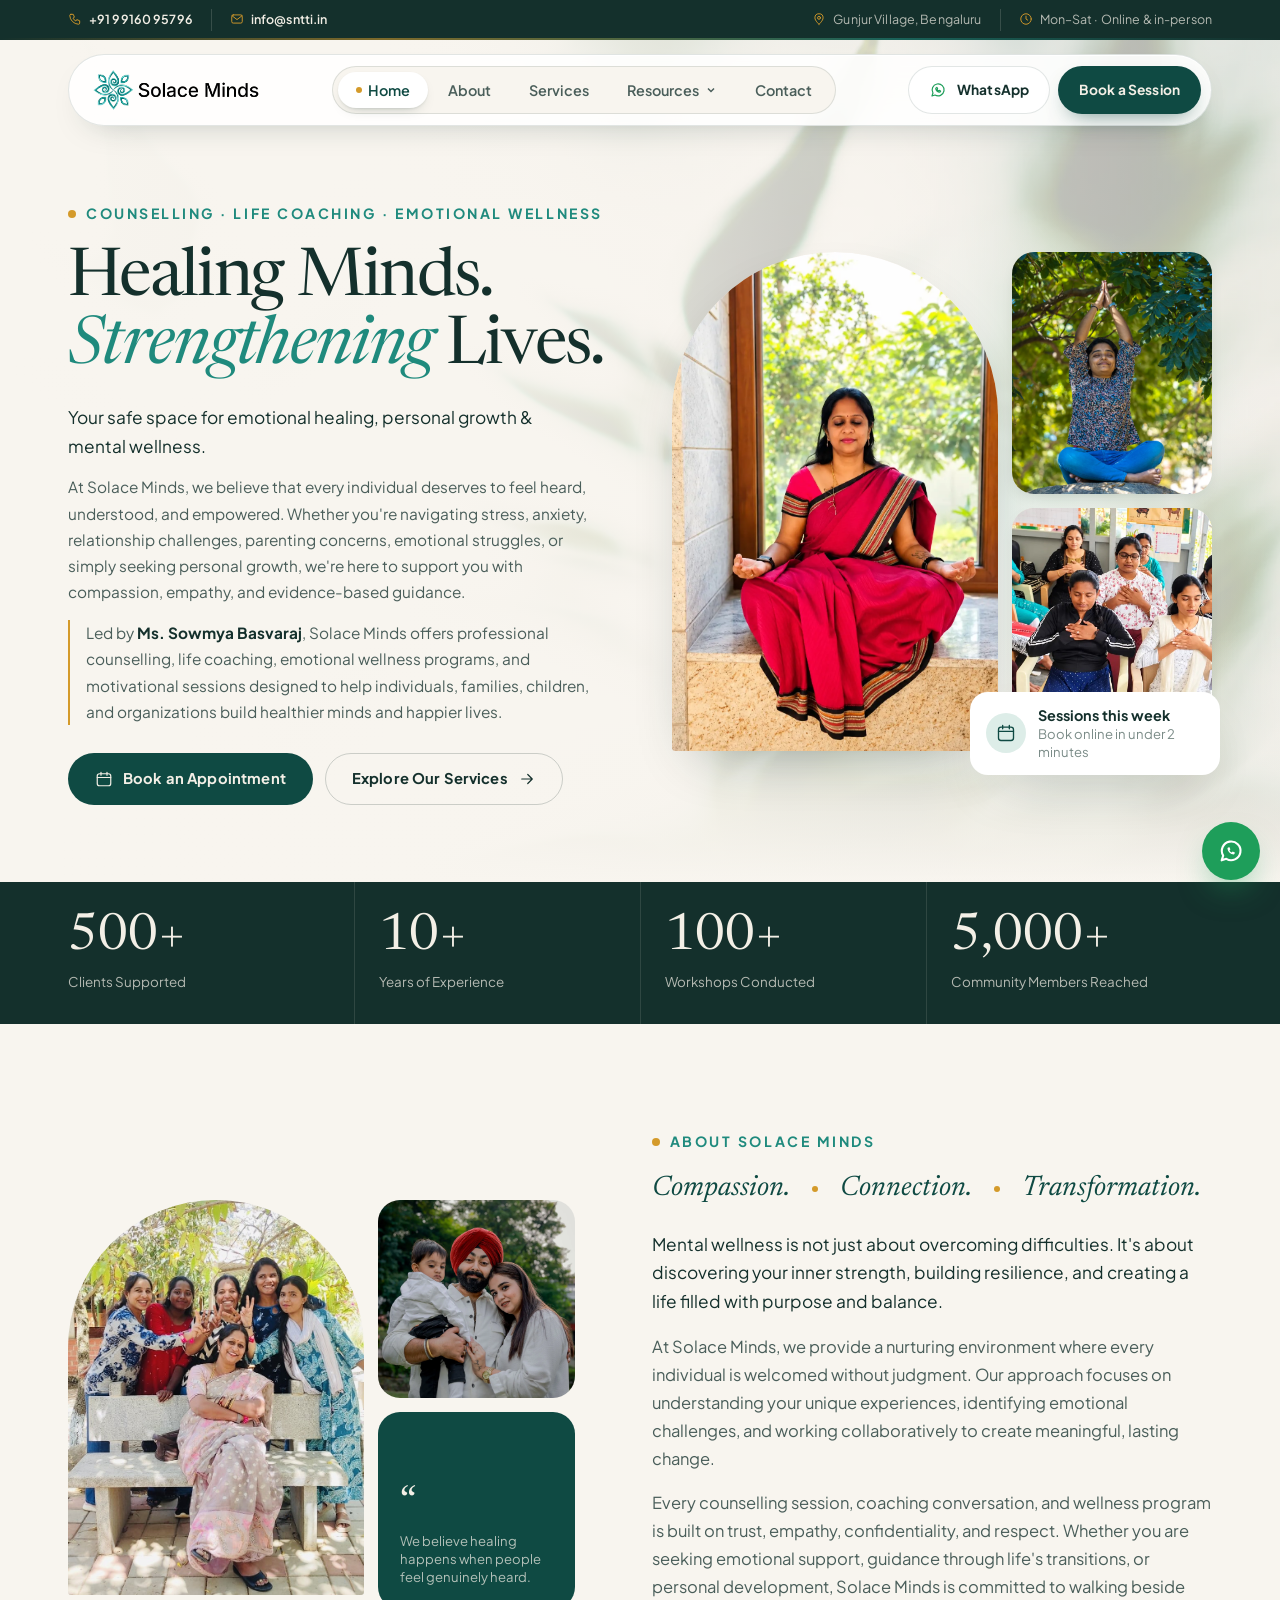
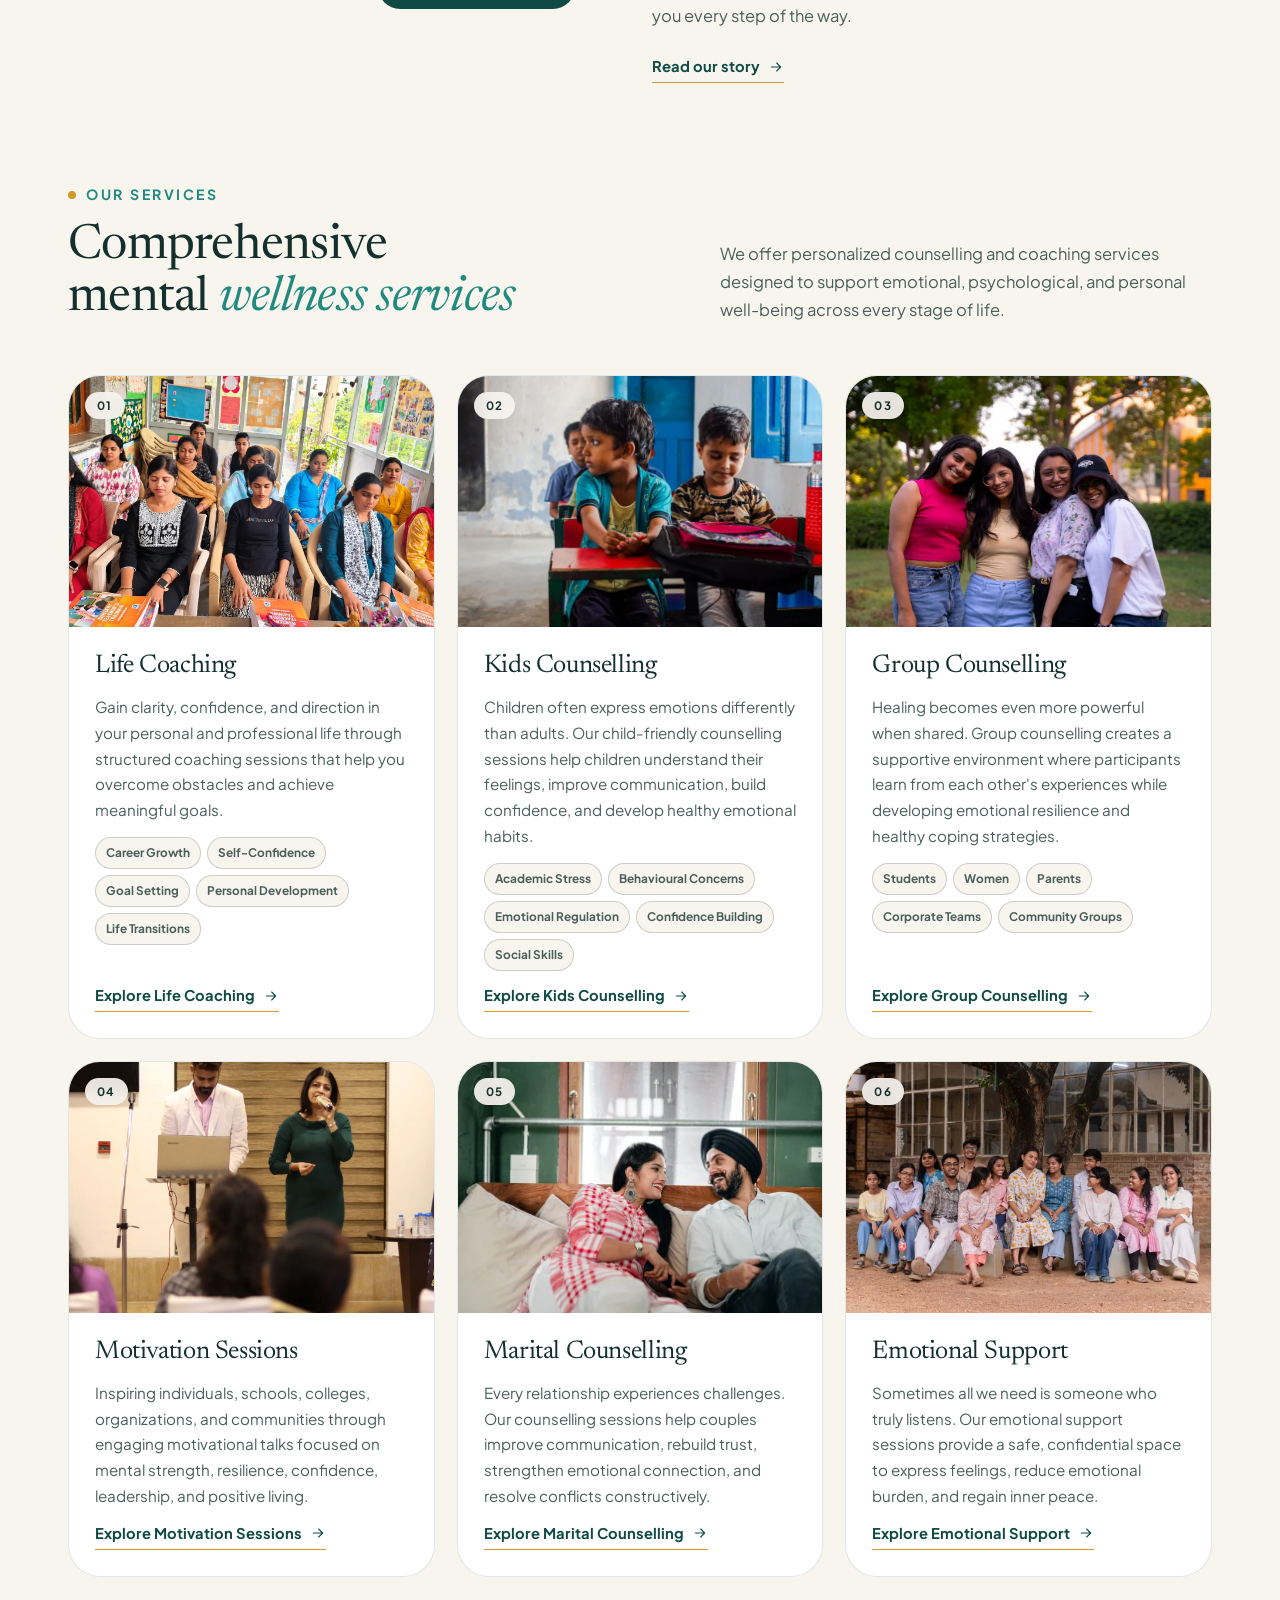
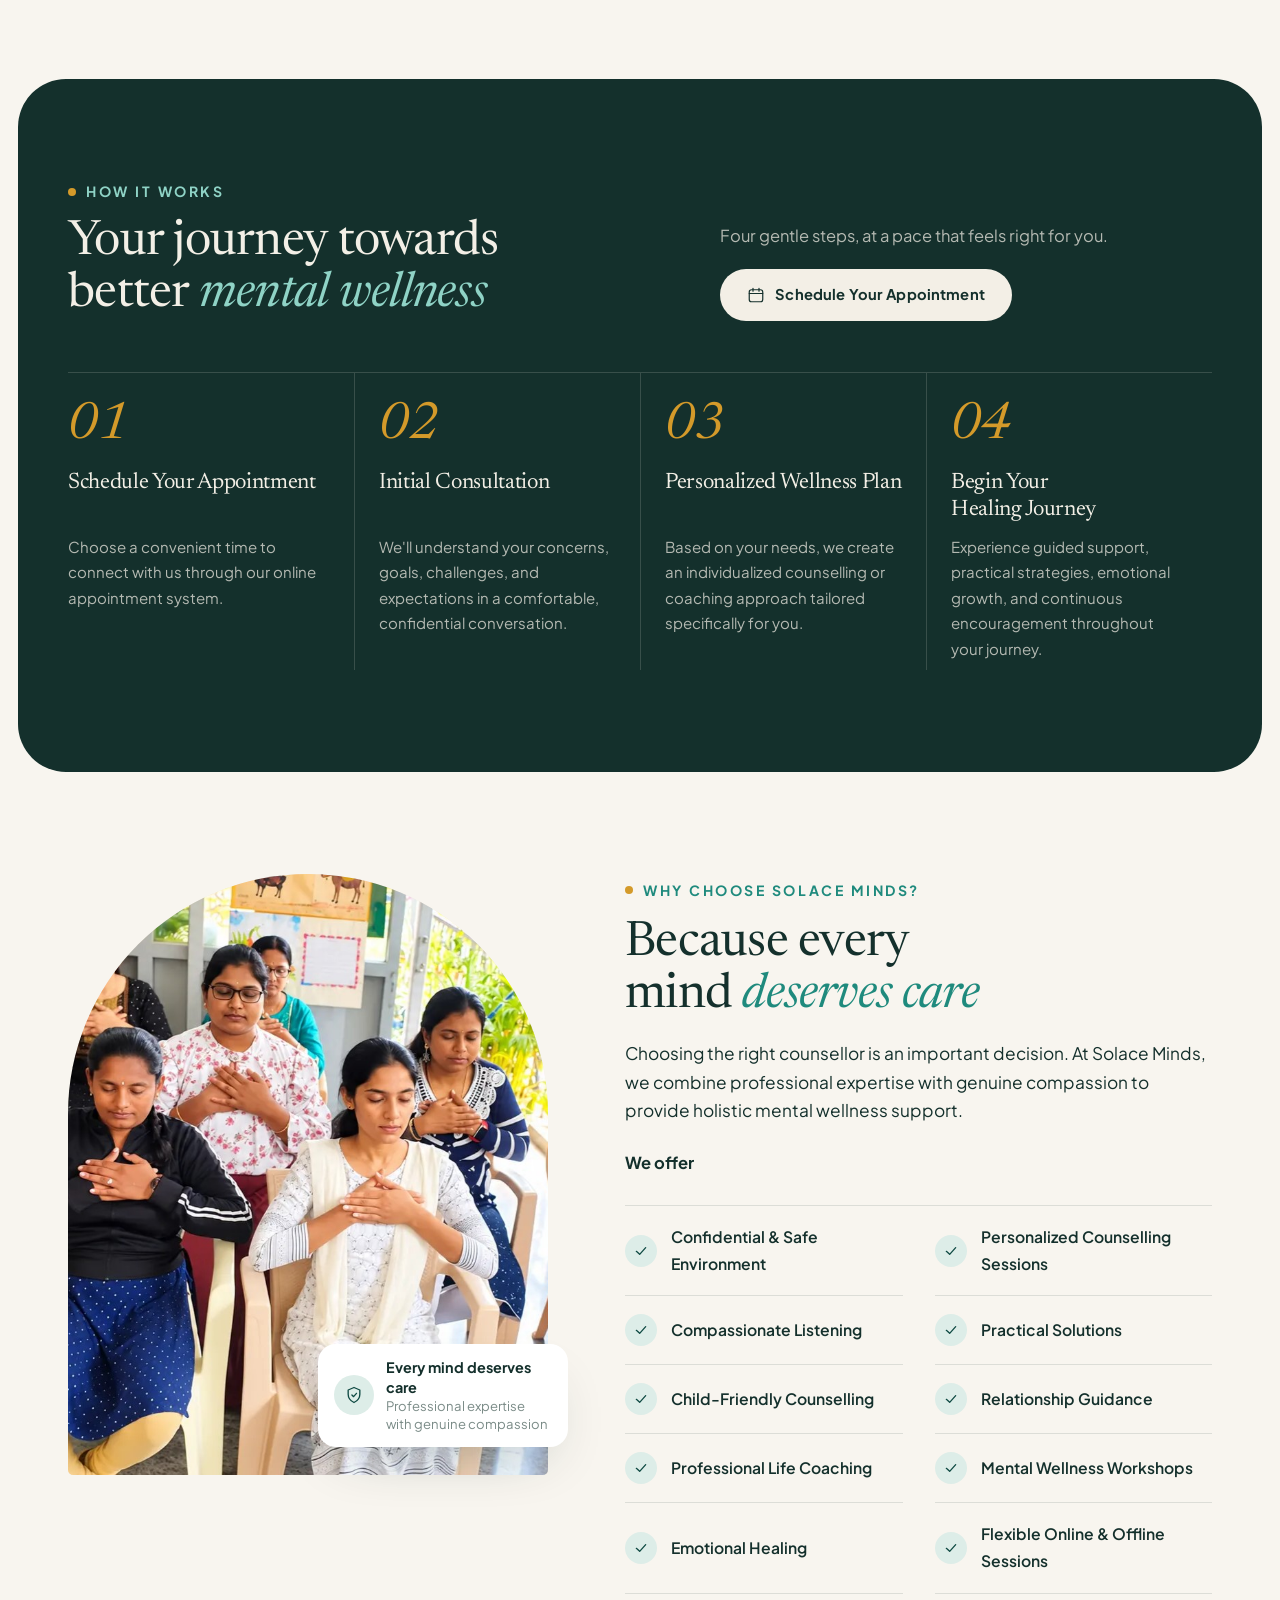
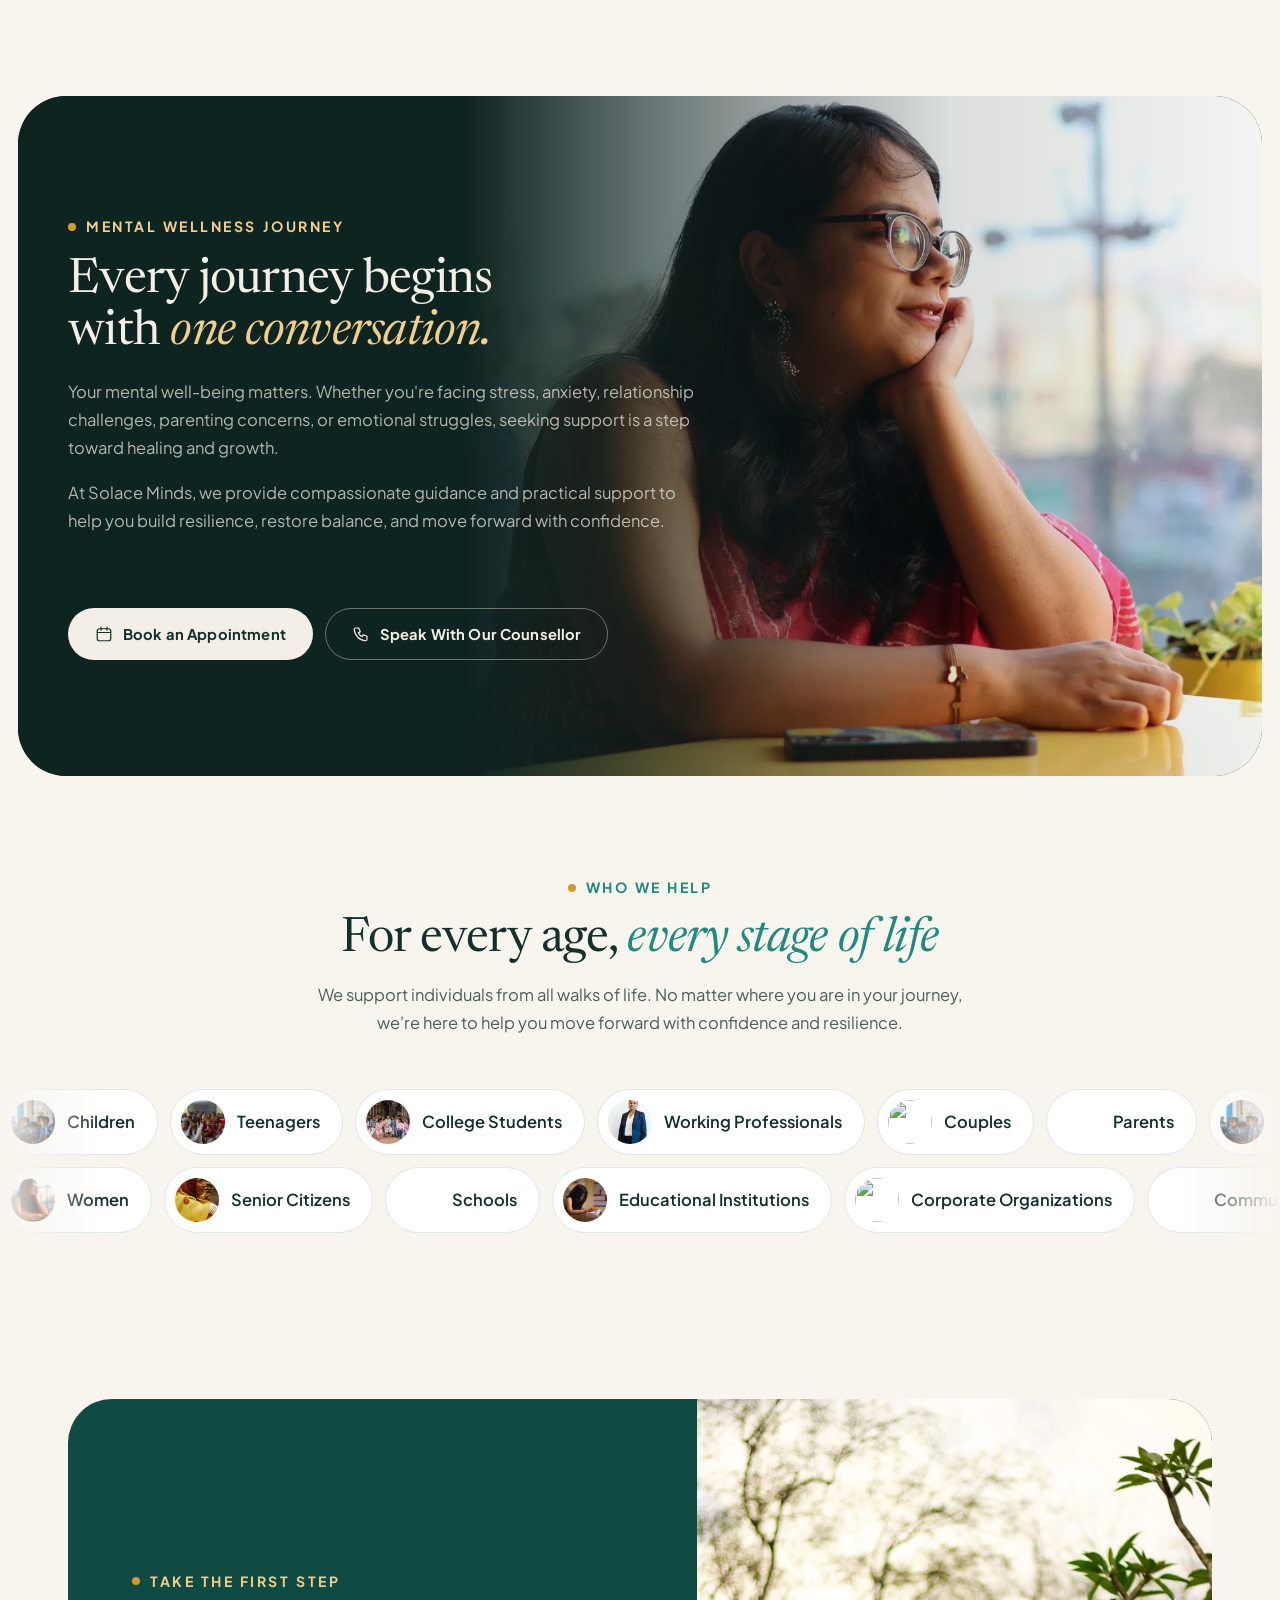
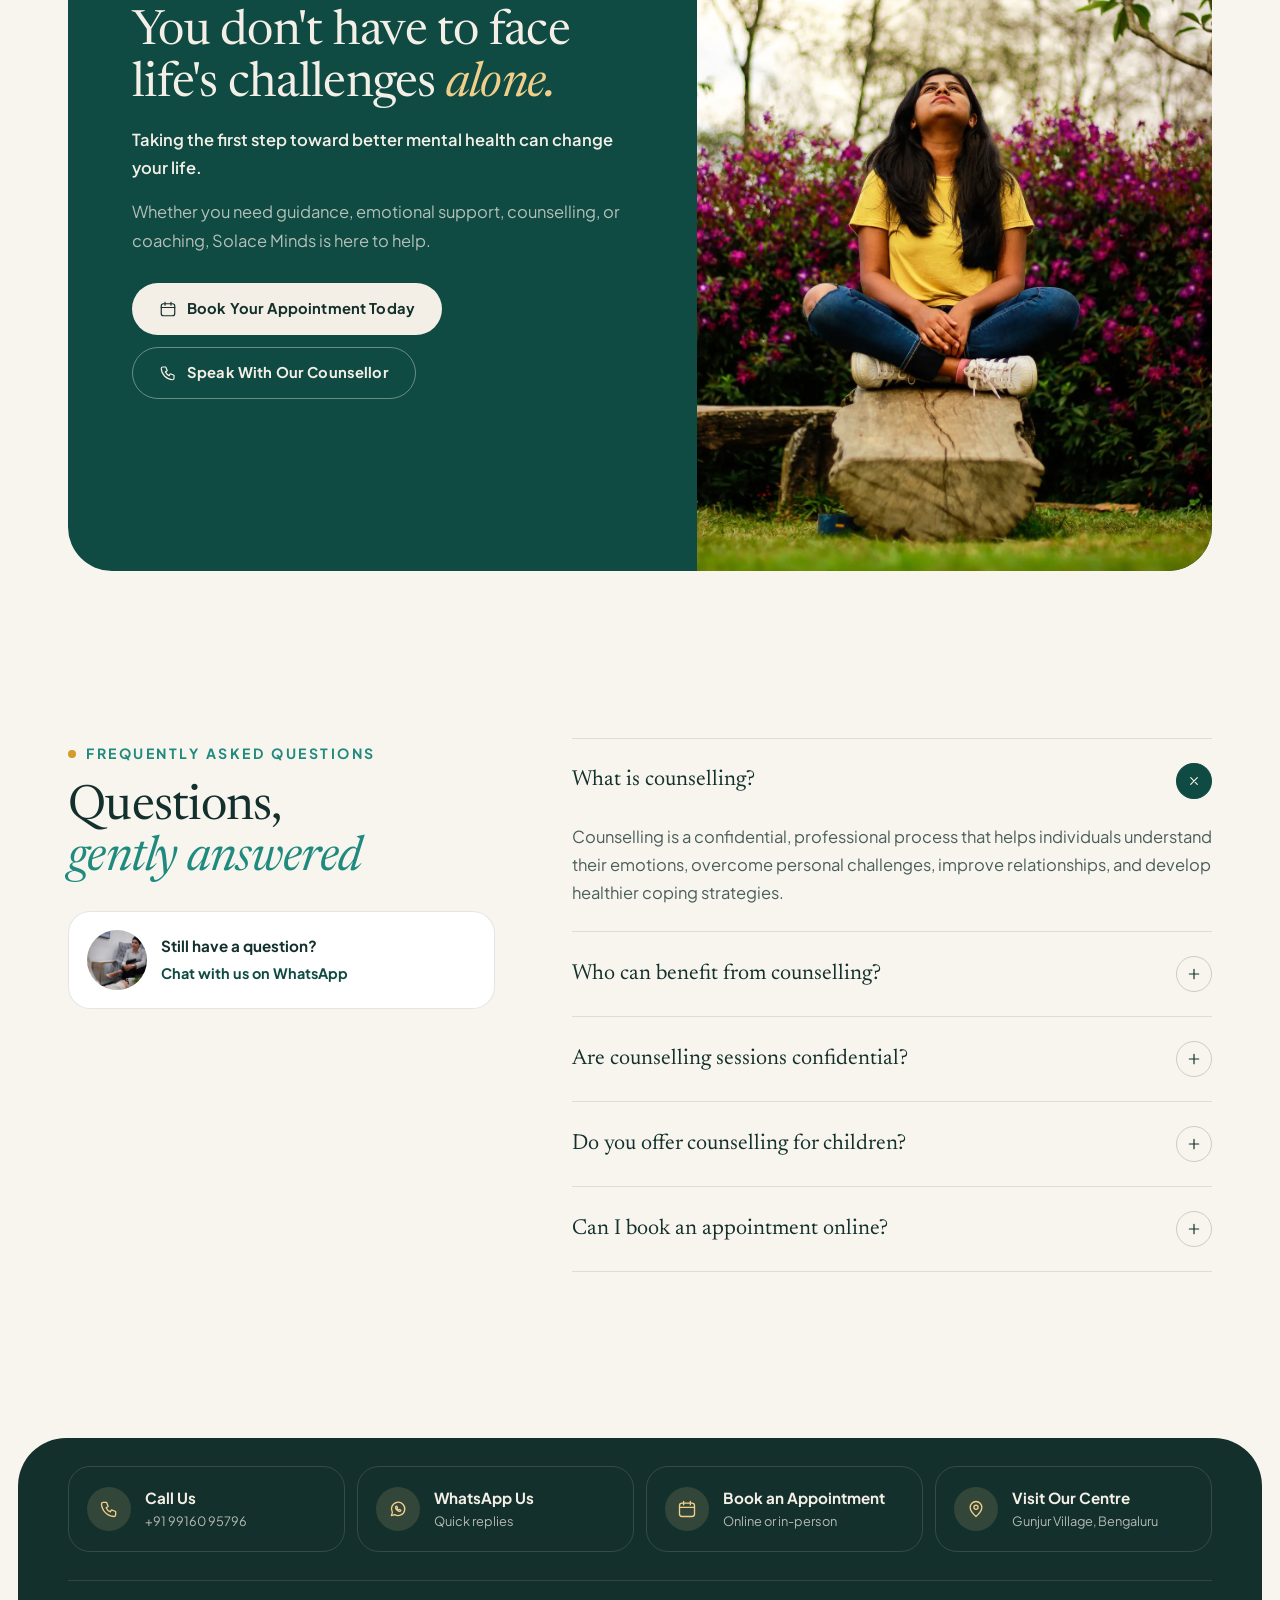
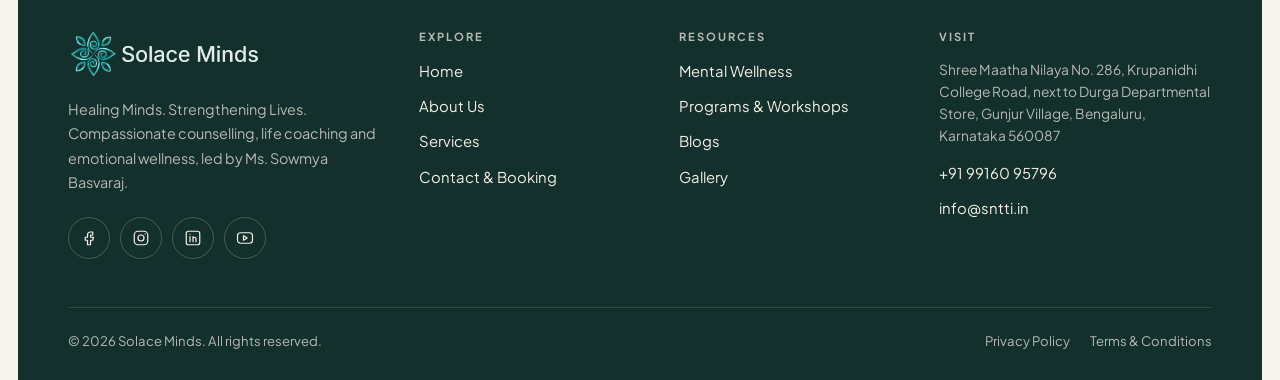
==== index.html @ 526f78bf "first commit" ====
<!DOCTYPE html>
<html lang="en-IN">
<head>
<meta charset="utf-8">
<meta name="viewport" content="width=device-width, initial-scale=1, viewport-fit=cover">
<title>Solace Minds | Counselling, Life Coaching &amp; Emotional Wellness in Bengaluru</title>
<meta name="description" content="Compassionate counselling, life coaching, kids counselling, marital counselling and emotional support in Bengaluru, led by Ms. Sowmya Basvaraj.">
<meta name="theme-color" content="#14302C">
<meta property="og:type" content="website">
<meta property="og:site_name" content="Solace Minds">
<meta property="og:title" content="Solace Minds | Counselling, Life Coaching &amp; Emotional Wellness in Bengaluru">
<meta property="og:description" content="Compassionate counselling, life coaching, kids counselling, marital counselling and emotional support in Bengaluru, led by Ms. Sowmya Basvaraj.">
<meta property="og:image" content="assets/img/solace-minds-og-share.jpg">
<link rel="icon" href="assets/img/favicon.png" type="image/png">
<link rel="apple-touch-icon" href="assets/img/favicon.png">
<link rel="preconnect" href="https://fonts.googleapis.com"><link rel="preconnect" href="https://fonts.gstatic.com" crossorigin><link rel="stylesheet" href="https://fonts.googleapis.com/css2?family=Newsreader:ital,opsz,wght@0,6..72,300..600;1,6..72,300..500&family=Plus+Jakarta+Sans:wght@400;500;600;700;800&display=swap">
<link rel="stylesheet" href="assets/css/style.css">
<script>document.documentElement.classList.add('js')</script>
</head>
<body class="pg-home">
<a class="skip" href="#main">Skip to content</a>
<div class="topbar"><div class="wrap">
  <div class="tb-l"><a href="tel:+919916095796"><svg viewBox="0 0 24 24" fill="none" stroke="currentColor" stroke-width="1.6" stroke-linecap="round" stroke-linejoin="round" aria-hidden="true"><path d="M5 4h4l2 5-2.5 1.5a11 11 0 0 0 5 5L15 13l5 2v4a2 2 0 0 1-2 2A16 16 0 0 1 3 6a2 2 0 0 1 2-2Z"/></svg>+91 99160 95796</a><a href="mailto:info@sntti.in"><svg viewBox="0 0 24 24" fill="none" stroke="currentColor" stroke-width="1.6" stroke-linecap="round" stroke-linejoin="round" aria-hidden="true"><rect x="3" y="5" width="18" height="14" rx="2.5"/><path d="M3.5 6.5 12 13l8.5-6.5"/></svg>info@sntti.in</a></div>
  <div class="tb-r"><span><svg viewBox="0 0 24 24" fill="none" stroke="currentColor" stroke-width="1.6" stroke-linecap="round" stroke-linejoin="round" aria-hidden="true"><path d="M12 21s-7-6-7-11a7 7 0 0 1 14 0c0 5-7 11-7 11Z"/><circle cx="12" cy="10" r="2.5"/></svg>Gunjur Village, Bengaluru</span><span><svg viewBox="0 0 24 24" fill="none" stroke="currentColor" stroke-width="1.6" stroke-linecap="round" stroke-linejoin="round" aria-hidden="true"><circle cx="12" cy="12" r="9"/><path d="M12 7v5l3 2"/></svg>Mon–Sat · Online &amp; in-person</span></div>
</div></div>
<header class="site-head">
  <div class="wrap nav">
    <a class="brand" href="index.html" aria-label="Solace Minds home"><img src="assets/img/logo-light.png" alt="Solace Minds" width="332" height="86"></a>
    <nav aria-label="Main">
      <ul class="menu">
        <li><a href="index.html" class="active" aria-current="page">Home</a></li><li><a href="about.html">About</a></li><li><a href="services.html">Services</a></li>
        <li class="has-drop"><button type="button" aria-haspopup="true">Resources <svg viewBox="0 0 12 12" aria-hidden="true"><path d="M3 4.5 6 7.5 9 4.5" fill="none" stroke="currentColor" stroke-width="1.5"/></svg></button>
          <ul class="drop"><li><a href="mental-wellness.html"><img src="assets/img/solace-minds-mental-wellness-meditation.webp" alt="" loading="lazy"><div><b>Mental Wellness</b><span>Tips, self-care & guides</span></div></a></li><li><a href="workshops.html"><img src="assets/img/solace-minds-corporate-wellness.webp" alt="" loading="lazy"><div><b>Programs & Workshops</b><span>Schools, corporates & communities</span></div></a></li><li><a href="blogs.html"><img src="assets/img/solace-minds-emotional-wellness.webp" alt="" loading="lazy"><div><b>Blogs</b><span>Articles & insights</span></div></a></li><li><a href="gallery.html"><img src="assets/img/solace-minds-school-workshop.webp" alt="" loading="lazy"><div><b>Gallery</b><span>Moments from our sessions</span></div></a></li></ul></li>
        <li><a href="contact.html">Contact</a></li>
      </ul>
    </nav>
    <div class="nav-cta">
      <a class="btn btn-ghost btn-sm call" href="https://wa.me/919916095796" target="_blank" rel="noopener"><svg viewBox="0 0 24 24" fill="none" stroke="currentColor" stroke-width="1.6" stroke-linecap="round" stroke-linejoin="round" aria-hidden="true"><path d="M4 20l1.3-4A8 8 0 1 1 8 18.7Z"/><path d="M9 9.5c0 3 2.5 5.5 5.5 5.5l1-1.5-2-1-1 .8a4 4 0 0 1-1.8-1.8l.8-1-1-2Z"/></svg>WhatsApp</a>
      <a class="btn btn-primary btn-sm" href="contact.html#appointment">Book a Session</a>
      <button class="burger" id="burger" type="button" aria-label="Open menu" aria-expanded="false" aria-controls="mnav"><svg viewBox="0 0 24 24" fill="none" stroke="currentColor" stroke-width="1.7" stroke-linecap="round" stroke-linejoin="round" aria-hidden="true"><path d="M4 7h16M4 12h16M4 17h10"/></svg></button>
    </div>
  </div>
</header>
<div class="mnav" id="mnav" role="dialog" aria-modal="true" aria-label="Menu">
  <div class="mnav-top"><img src="assets/img/logo-light.png" alt="Solace Minds"><button class="burger" style="display:grid" type="button" data-mclose aria-label="Close menu"><svg viewBox="0 0 24 24" fill="none" stroke="currentColor" stroke-width="1.7" stroke-linecap="round" stroke-linejoin="round" aria-hidden="true"><path d="M6 6l12 12M18 6 6 18"/></svg></button></div>
  <ul><li><a href="index.html" class="active" aria-current="page">Home <svg viewBox="0 0 24 24" fill="none" stroke="currentColor" stroke-width="1.6" stroke-linecap="round" stroke-linejoin="round" aria-hidden="true"><path d="M5 12h14M13 6l6 6-6 6"/></svg></a></li><li><a href="about.html">About <svg viewBox="0 0 24 24" fill="none" stroke="currentColor" stroke-width="1.6" stroke-linecap="round" stroke-linejoin="round" aria-hidden="true"><path d="M5 12h14M13 6l6 6-6 6"/></svg></a></li><li><a href="services.html">Services <svg viewBox="0 0 24 24" fill="none" stroke="currentColor" stroke-width="1.6" stroke-linecap="round" stroke-linejoin="round" aria-hidden="true"><path d="M5 12h14M13 6l6 6-6 6"/></svg></a></li><li><a href="contact.html">Contact <svg viewBox="0 0 24 24" fill="none" stroke="currentColor" stroke-width="1.6" stroke-linecap="round" stroke-linejoin="round" aria-hidden="true"><path d="M5 12h14M13 6l6 6-6 6"/></svg></a></li></ul>
  <p class="sub-label">Resources</p>
  <div class="sub"><a href="mental-wellness.html">Mental Wellness</a><a href="workshops.html">Programs & Workshops</a><a href="blogs.html">Blogs</a><a href="gallery.html">Gallery</a></div>
  <div class="mnav-foot">
    <a class="btn btn-primary" href="contact.html#appointment"><svg viewBox="0 0 24 24" fill="none" stroke="currentColor" stroke-width="1.6" stroke-linecap="round" stroke-linejoin="round" aria-hidden="true"><rect x="3" y="5" width="18" height="16" rx="3"/><path d="M3 10h18M8 3v4M16 3v4"/></svg>Book an Appointment</a>
    <a class="btn btn-wa" href="https://wa.me/919916095796" target="_blank" rel="noopener"><svg viewBox="0 0 24 24" fill="none" stroke="currentColor" stroke-width="1.6" stroke-linecap="round" stroke-linejoin="round" aria-hidden="true"><path d="M4 20l1.3-4A8 8 0 1 1 8 18.7Z"/><path d="M9 9.5c0 3 2.5 5.5 5.5 5.5l1-1.5-2-1-1 .8a4 4 0 0 1-1.8-1.8l.8-1-1-2Z"/></svg>Chat on WhatsApp</a>
    <a class="btn btn-ghost" href="tel:+919916095796"><svg viewBox="0 0 24 24" fill="none" stroke="currentColor" stroke-width="1.6" stroke-linecap="round" stroke-linejoin="round" aria-hidden="true"><path d="M5 4h4l2 5-2.5 1.5a11 11 0 0 0 5 5L15 13l5 2v4a2 2 0 0 1-2 2A16 16 0 0 1 3 6a2 2 0 0 1 2-2Z"/></svg>+91 99160 95796</a>
  </div>
</div>
<main id="main">

<section class="hero">
  <div class="wrap hero-grid">
    <div class="hero-copy">
      <span class="eyebrow rv">Counselling · Life Coaching · Emotional Wellness</span>
      <h1 class="rv d1">Healing Minds. <em>Strengthening</em> Lives.</h1>
      <p class="lead rv d2">Your safe space for emotional healing, personal growth &amp; mental wellness.</p>
      <p class="body rv d2">At Solace Minds, we believe that every individual deserves to feel heard, understood, and empowered. Whether you're navigating stress, anxiety, relationship challenges, parenting concerns, emotional struggles, or simply seeking personal growth, we're here to support you with compassion, empathy, and evidence-based guidance.</p>
      <p class="body rv d3">Led by <b style="color:var(--ink)">Ms. Sowmya Basvaraj</b>, Solace Minds offers professional counselling, life coaching, emotional wellness programs, and motivational sessions designed to help individuals, families, children, and organizations build healthier minds and happier lives.</p>
      <div class="ctas rv d3"><a class="btn btn-primary" href="contact.html#appointment"><svg viewBox="0 0 24 24" fill="none" stroke="currentColor" stroke-width="1.6" stroke-linecap="round" stroke-linejoin="round" aria-hidden="true"><rect x="3" y="5" width="18" height="16" rx="3"/><path d="M3 10h18M8 3v4M16 3v4"/></svg>Book an Appointment</a><a class="btn btn-ghost" href="services.html">Explore Our Services <svg viewBox="0 0 24 24" fill="none" stroke="currentColor" stroke-width="1.6" stroke-linecap="round" stroke-linejoin="round" aria-hidden="true"><path d="M5 12h14M13 6l6 6-6 6"/></svg></a></div>
    </div>
    <div class="hero-art">
      <div class="ph arch main rv-img rv"><img src="assets/img/socale-meditation.webp" alt="A smiling mother holding her baby close" style="object-position:center 25%" loading="eager" decoding="async"></div>
      <div class="ph side rv-img rv d1"><img src="assets/img/solace-minds-mental-wellness-meditation.webp" alt="A mother laughing with her young daughter" loading="eager" decoding="async"></div>
      <div class="ph side2 rv-img rv d2"><img src="assets/img/peaceful-group-meditation.jpg" alt="An Indian woman meditating in a tranquil park in Hyderabad" loading="eager" decoding="async"></div>
      <!-- <div class="float-card fc-1"><span class="ico"><svg viewBox="0 0 24 24" fill="none" stroke="currentColor" stroke-width="1.6" stroke-linecap="round" stroke-linejoin="round" aria-hidden="true"><path d="M7 10a5 5 0 1 1 10 0c0 3-2.5 3.5-2.5 6.5a2.5 2.5 0 0 1-5 0"/><path d="M10 10a2 2 0 1 1 4 0"/></svg></span><div><b>You will be heard</b><span>A judgment-free, confidential space</span></div></div> -->
      <div class="float-card fc-2"><span class="ico"><svg viewBox="0 0 24 24" fill="none" stroke="currentColor" stroke-width="1.6" stroke-linecap="round" stroke-linejoin="round" aria-hidden="true"><rect x="3" y="5" width="18" height="16" rx="3"/><path d="M3 10h18M8 3v4M16 3v4"/></svg></span><div><b>Sessions this week</b><span>Book online in under 2 minutes</span></div></div>
    </div>
  </div>
</section>

<section class="strip" aria-label="Our impact">
  <div class="wrap">
    <div class="st"><div class="num" data-count="500" data-suffix="+">500+</div><div class="lbl">Clients Supported</div></div>
    <div class="st"><div class="num" data-count="10" data-suffix="+">10+</div><div class="lbl">Years of Experience</div></div>
    <div class="st"><div class="num" data-count="100" data-suffix="+">100+</div><div class="lbl">Workshops Conducted</div></div>
    <div class="st"><div class="num" data-count="5000" data-suffix="+">5,000+</div><div class="lbl">Community Members Reached</div></div>
  </div>
</section>

<section class="sec" id="about">
  <div class="wrap intro-grid">
    <div class="collage">
      <div class="ph a arch rv-img rv"><img src="assets/img/sntti-wellness-11.jpeg" alt="A counsellor offering support to a client" loading="lazy" decoding="async"></div>
      <div class="ph b rv-img rv d1" style="border-radius:var(--r)"><img src="assets/img/solace-minds-family-time-together.webp" alt="An Indian family enjoying time together in a park" loading="lazy" decoding="async"></div>
      <div class="c rv d2"><b>“</b><span>We believe healing happens when people feel genuinely heard.</span></div>
    </div>
    <div>
      <span class="eyebrow rv">About Solace Minds</span>
      <div class="trio rv d1" style="margin-top:18px"><span>Compassion.</span><span>Connection.</span><span>Transformation.</span></div>
      <p class="lead rv d1">Mental wellness is not just about overcoming difficulties. It's about discovering your inner strength, building resilience, and creating a life filled with purpose and balance.</p>
      <p class="rv d2">At Solace Minds, we provide a nurturing environment where every individual is welcomed without judgment. Our approach focuses on understanding your unique experiences, identifying emotional challenges, and working collaboratively to create meaningful, lasting change.</p>
      <p class="rv d2">Every counselling session, coaching conversation, and wellness program is built on trust, empathy, confidentiality, and respect. Whether you are seeking emotional support, guidance through life's transitions, or personal development, Solace Minds is committed to walking beside you every step of the way.</p>
      <a class="link rv d3" href="about.html" style="margin-top:8px">Read our story <svg viewBox="0 0 24 24" fill="none" stroke="currentColor" stroke-width="1.6" stroke-linecap="round" stroke-linejoin="round" aria-hidden="true"><path d="M5 12h14M13 6l6 6-6 6"/></svg></a>
    </div>
  </div>
</section>

<section class="sec pt0" id="services">
  <div class="wrap">
    <div class="head-split">
      <div class="head" style="margin:0"><span class="eyebrow rv">Our Services</span><h2 class="rv d1">Comprehensive mental <em>wellness services</em></h2></div>
      <p class="rv d2">We offer personalized counselling and coaching services designed to support emotional, psychological, and personal well-being across every stage of life.</p>
    </div>
    <div class="svc-grid"><article class="svc-card rv d0">
  <div class="ph"><img src="assets/img/sunlit-nursery-teacher-training.jpg" alt="A young man talking with a counsellor" loading="lazy" decoding="async"><span class="num-badge">01</span></div>
  <div class="body"><h3>Life Coaching</h3><p>Gain clarity, confidence, and direction in your personal and professional life through structured coaching sessions that help you overcome obstacles and achieve meaningful goals.</p><ul class="tags"><li>Career Growth</li><li>Self-Confidence</li><li>Goal Setting</li><li>Personal Development</li><li>Life Transitions</li></ul><a class="link" href="services.html#life-coaching">Explore Life Coaching <svg viewBox="0 0 24 24" fill="none" stroke="currentColor" stroke-width="1.6" stroke-linecap="round" stroke-linejoin="round" aria-hidden="true"><path d="M5 12h14M13 6l6 6-6 6"/></svg></a></div>
</article><article class="svc-card rv d1">
  <div class="ph"><img src="assets/img/solace-minds-school-workshop.webp" alt="Indian schoolchildren smiling in their classroom" loading="lazy" decoding="async"><span class="num-badge">02</span></div>
  <div class="body"><h3>Kids Counselling</h3><p>Children often express emotions differently than adults. Our child-friendly counselling sessions help children understand their feelings, improve communication, build confidence, and develop healthy emotional habits.</p><ul class="tags"><li>Academic Stress</li><li>Behavioural Concerns</li><li>Emotional Regulation</li><li>Confidence Building</li><li>Social Skills</li></ul><a class="link" href="services.html#kids-counselling">Explore Kids Counselling <svg viewBox="0 0 24 24" fill="none" stroke="currentColor" stroke-width="1.6" stroke-linecap="round" stroke-linejoin="round" aria-hidden="true"><path d="M5 12h14M13 6l6 6-6 6"/></svg></a></div>
</article><article class="svc-card rv d2">
  <div class="ph"><img src="assets/img/solace-minds-friends-emotional-wellness.webp" alt="A group of friends smiling together outdoors" loading="lazy" decoding="async"><span class="num-badge">03</span></div>
  <div class="body"><h3>Group Counselling</h3><p>Healing becomes even more powerful when shared. Group counselling creates a supportive environment where participants learn from each other's experiences while developing emotional resilience and healthy coping strategies.</p><ul class="tags"><li>Students</li><li>Women</li><li>Parents</li><li>Corporate Teams</li><li>Community Groups</li></ul><a class="link" href="services.html#group-counselling">Explore Group Counselling <svg viewBox="0 0 24 24" fill="none" stroke="currentColor" stroke-width="1.6" stroke-linecap="round" stroke-linejoin="round" aria-hidden="true"><path d="M5 12h14M13 6l6 6-6 6"/></svg></a></div>
</article><article class="svc-card rv d0">
  <div class="ph"><img src="assets/img/solace-minds-corporate-wellness.webp" alt="Professionals presenting at a corporate event in Ahmedabad" loading="lazy" decoding="async"><span class="num-badge">04</span></div>
  <div class="body"><h3>Motivation Sessions</h3><p>Inspiring individuals, schools, colleges, organizations, and communities through engaging motivational talks focused on mental strength, resilience, confidence, leadership, and positive living.</p><a class="link" href="services.html#motivation-sessions">Explore Motivation Sessions <svg viewBox="0 0 24 24" fill="none" stroke="currentColor" stroke-width="1.6" stroke-linecap="round" stroke-linejoin="round" aria-hidden="true"><path d="M5 12h14M13 6l6 6-6 6"/></svg></a></div>
</article><article class="svc-card rv d1">
  <div class="ph"><img src="assets/img/solace-minds-marital-counselling.webp" alt="An Indian couple talking and laughing in their living room" loading="lazy" decoding="async"><span class="num-badge">05</span></div>
  <div class="body"><h3>Marital Counselling</h3><p>Every relationship experiences challenges. Our counselling sessions help couples improve communication, rebuild trust, strengthen emotional connection, and resolve conflicts constructively.</p><a class="link" href="services.html#marital-counselling">Explore Marital Counselling <svg viewBox="0 0 24 24" fill="none" stroke="currentColor" stroke-width="1.6" stroke-linecap="round" stroke-linejoin="round" aria-hidden="true"><path d="M5 12h14M13 6l6 6-6 6"/></svg></a></div>
</article><article class="svc-card rv d2">
  <div class="ph"><img src="assets/img/solace-minds-college-students-wellness.webp" alt="A woman sharing her thoughts with a counsellor" loading="lazy" decoding="async"><span class="num-badge">06</span></div>
  <div class="body"><h3>Emotional Support</h3><p>Sometimes all we need is someone who truly listens. Our emotional support sessions provide a safe, confidential space to express feelings, reduce emotional burden, and regain inner peace.</p><a class="link" href="services.html#emotional-support">Explore Emotional Support <svg viewBox="0 0 24 24" fill="none" stroke="currentColor" stroke-width="1.6" stroke-linecap="round" stroke-linejoin="round" aria-hidden="true"><path d="M5 12h14M13 6l6 6-6 6"/></svg></a></div>
</article></div>
  </div>
</section>

<section class="sec dark rounded-band" id="how">
  <div class="wrap">
    <div class="head-split">
      <div class="head" style="margin:0"><span class="eyebrow rv">How It Works</span><h2 class="rv d1">Your journey towards better <em>mental wellness</em></h2></div>
      <div class="rv d2"><p>Four gentle steps, at a pace that feels right for you.</p><a class="btn btn-light" href="contact.html#appointment"><svg viewBox="0 0 24 24" fill="none" stroke="currentColor" stroke-width="1.6" stroke-linecap="round" stroke-linejoin="round" aria-hidden="true"><rect x="3" y="5" width="18" height="16" rx="3"/><path d="M3 10h18M8 3v4M16 3v4"/></svg>Schedule Your Appointment</a></div>
    </div>
    <ol class="steps"><li class="rv d0"><span class="n">01</span><h3>Schedule Your Appointment</h3><p>Choose a convenient time to connect with us through our online appointment system.</p></li><li class="rv d1"><span class="n">02</span><h3>Initial Consultation</h3><p>We'll understand your concerns, goals, challenges, and expectations in a comfortable, confidential conversation.</p></li><li class="rv d2"><span class="n">03</span><h3>Personalized Wellness Plan</h3><p>Based on your needs, we create an individualized counselling or coaching approach tailored specifically for you.</p></li><li class="rv d3"><span class="n">04</span><h3>Begin Your Healing Journey</h3><p>Experience guided support, practical strategies, emotional growth, and continuous encouragement throughout your journey.</p></li></ol>
  </div>
</section>

<section class="sec" id="why">
  <div class="wrap why-grid">
    <div class="why-media">
      <div class="ph arch rv-img rv"><img src="assets/img/peaceful-group-meditation.jpg" alt="A counsellor in session in a warm, quiet room" loading="lazy" decoding="async"></div>
      <div class="float-card" style="position:absolute"><span class="ico"><svg viewBox="0 0 24 24" fill="none" stroke="currentColor" stroke-width="1.6" stroke-linecap="round" stroke-linejoin="round" aria-hidden="true"><path d="M12 3 19 6v5c0 4.5-3 8-7 10-4-2-7-5.5-7-10V6Z"/><path d="M9.5 12l2 2 3.5-4"/></svg></span><div><b>Every mind deserves care</b><span>Professional expertise with genuine compassion</span></div></div>
    </div>
    <div>
      <span class="eyebrow rv">Why Choose Solace Minds?</span>
      <h2 class="rv d1" style="margin:16px 0 18px">Because every mind <em>deserves care</em></h2>
      <p class="lead rv d2">Choosing the right counsellor is an important decision. At Solace Minds, we combine professional expertise with genuine compassion to provide holistic mental wellness support.</p>
      <p class="rv d2" style="font-weight:700;color:var(--ink);margin:24px 0 0">We offer</p>
      <ul class="offer-list rv d3"><li><span class="ck"><svg viewBox="0 0 24 24" fill="none" stroke="currentColor" stroke-width="2" stroke-linecap="round" stroke-linejoin="round" aria-hidden="true"><path d="M5 12.5 10 17l9-10"/></svg></span>Confidential &amp; Safe Environment</li><li><span class="ck"><svg viewBox="0 0 24 24" fill="none" stroke="currentColor" stroke-width="2" stroke-linecap="round" stroke-linejoin="round" aria-hidden="true"><path d="M5 12.5 10 17l9-10"/></svg></span>Personalized Counselling Sessions</li><li><span class="ck"><svg viewBox="0 0 24 24" fill="none" stroke="currentColor" stroke-width="2" stroke-linecap="round" stroke-linejoin="round" aria-hidden="true"><path d="M5 12.5 10 17l9-10"/></svg></span>Compassionate Listening</li><li><span class="ck"><svg viewBox="0 0 24 24" fill="none" stroke="currentColor" stroke-width="2" stroke-linecap="round" stroke-linejoin="round" aria-hidden="true"><path d="M5 12.5 10 17l9-10"/></svg></span>Practical Solutions</li><li><span class="ck"><svg viewBox="0 0 24 24" fill="none" stroke="currentColor" stroke-width="2" stroke-linecap="round" stroke-linejoin="round" aria-hidden="true"><path d="M5 12.5 10 17l9-10"/></svg></span>Child-Friendly Counselling</li><li><span class="ck"><svg viewBox="0 0 24 24" fill="none" stroke="currentColor" stroke-width="2" stroke-linecap="round" stroke-linejoin="round" aria-hidden="true"><path d="M5 12.5 10 17l9-10"/></svg></span>Relationship Guidance</li><li><span class="ck"><svg viewBox="0 0 24 24" fill="none" stroke="currentColor" stroke-width="2" stroke-linecap="round" stroke-linejoin="round" aria-hidden="true"><path d="M5 12.5 10 17l9-10"/></svg></span>Professional Life Coaching</li><li><span class="ck"><svg viewBox="0 0 24 24" fill="none" stroke="currentColor" stroke-width="2" stroke-linecap="round" stroke-linejoin="round" aria-hidden="true"><path d="M5 12.5 10 17l9-10"/></svg></span>Mental Wellness Workshops</li><li><span class="ck"><svg viewBox="0 0 24 24" fill="none" stroke="currentColor" stroke-width="2" stroke-linecap="round" stroke-linejoin="round" aria-hidden="true"><path d="M5 12.5 10 17l9-10"/></svg></span>Emotional Healing</li><li><span class="ck"><svg viewBox="0 0 24 24" fill="none" stroke="currentColor" stroke-width="2" stroke-linecap="round" stroke-linejoin="round" aria-hidden="true"><path d="M5 12.5 10 17l9-10"/></svg></span>Flexible Online &amp; Offline Sessions</li></ul>
    </div>
  </div>
</section>

<section class="photo-band" id="journey">
  <img src="assets/img/solace-minds-emotional-wellness.webp" alt="" loading="lazy" decoding="async">
  <div class="wrap"><div class="inner">
    <span class="eyebrow rv">Mental Wellness Journey</span>
    <h2 class="rv d1" style="margin:16px 0 20px">Every journey begins with <em>one conversation.</em></h2>
    <p class="rv d2">Your mental well-being matters. Whether you're facing stress, anxiety, relationship challenges, parenting concerns, or emotional struggles, seeking support is a step toward healing and growth.</p>
    <p class="rv d2">At Solace Minds, we provide compassionate guidance and practical support to help you build resilience, restore balance, and move forward with confidence.</p>
    <p class="closing rv d3">Your journey to better mental wellness starts today.</p>
    <div class="ctas rv d3" style="margin-top:24px"><a class="btn btn-light" href="contact.html#appointment"><svg viewBox="0 0 24 24" fill="none" stroke="currentColor" stroke-width="1.6" stroke-linecap="round" stroke-linejoin="round" aria-hidden="true"><rect x="3" y="5" width="18" height="16" rx="3"/><path d="M3 10h18M8 3v4M16 3v4"/></svg>Book an Appointment</a><a class="btn btn-line-light" href="tel:+919916095796"><svg viewBox="0 0 24 24" fill="none" stroke="currentColor" stroke-width="1.6" stroke-linecap="round" stroke-linejoin="round" aria-hidden="true"><path d="M5 4h4l2 5-2.5 1.5a11 11 0 0 0 5 5L15 13l5 2v4a2 2 0 0 1-2 2A16 16 0 0 1 3 6a2 2 0 0 1 2-2Z"/></svg>Speak With Our Counsellor</a></div>
  </div></div>
</section>

<section class="sec" id="who">
  <div class="wrap">
    <div class="head center"><span class="eyebrow rv">Who We Help</span><h2 class="rv d1">For every age, <em>every stage of life</em></h2><p class="rv d2">We support individuals from all walks of life. No matter where you are in your journey, we're here to help you move forward with confidence and resilience.</p></div>
  </div>
  <div class="marquee rv"><div class="track"><span class="chip"><img src="assets/img/solace-minds-school-children-classroom.webp" alt="" loading="lazy" decoding="async">Children</span><span class="chip"><img src="assets/img/solace-minds-school-awareness-session.webp" alt="" loading="lazy" decoding="async">Teenagers</span><span class="chip"><img src="assets/img/solace-minds-college-students-wellness.webp" alt="" loading="lazy" decoding="async">College Students</span><span class="chip"><img src="assets/img/solace-minds-working-professional.webp" alt="" loading="lazy" decoding="async">Working Professionals</span><span class="chip"><img src="assets/img/solace-minds-relationship-wellness-thumb.webp" srcset="assets/img/solace-minds-relationship-wellness-thumb.webp 480w, assets/img/solace-minds-relationship-wellness.webp 1200w" sizes="(max-width: 1024px) 100vw, 50vw" alt="" loading="lazy" decoding="async">Couples</span><span class="chip"><img src="assets/img/solace-minds-mother-and-child-bonding.webp" alt="" loading="lazy" decoding="async">Parents</span><span class="chip" aria-hidden="true"><img src="assets/img/solace-minds-school-children-classroom.webp" alt="" loading="lazy" decoding="async">Children</span><span class="chip" aria-hidden="true"><img src="assets/img/solace-minds-school-awareness-session.webp" alt="" loading="lazy" decoding="async">Teenagers</span><span class="chip" aria-hidden="true"><img src="assets/img/solace-minds-college-students-wellness.webp" alt="" loading="lazy" decoding="async">College Students</span><span class="chip" aria-hidden="true"><img src="assets/img/solace-minds-working-professional.webp" alt="" loading="lazy" decoding="async">Working Professionals</span><span class="chip" aria-hidden="true"><img src="assets/img/solace-minds-relationship-wellness-thumb.webp" srcset="assets/img/solace-minds-relationship-wellness-thumb.webp 480w, assets/img/solace-minds-relationship-wellness.webp 1200w" sizes="(max-width: 1024px) 100vw, 50vw" alt="" loading="lazy" decoding="async">Couples</span><span class="chip" aria-hidden="true"><img src="assets/img/solace-minds-mother-and-child-bonding.webp" alt="" loading="lazy" decoding="async">Parents</span></div></div>
  <div class="marquee rev rv" style="margin-top:12px"><div class="track"><span class="chip"><img src="assets/img/solace-minds-emotional-wellness.webp" alt="" loading="lazy" decoding="async">Women</span><span class="chip"><img src="assets/img/solace-minds-senior-citizen-wellness.webp" alt="" loading="lazy" decoding="async">Senior Citizens</span><span class="chip"><img src="assets/img/solace-minds-children-learning-together.webp" alt="" loading="lazy" decoding="async">Schools</span><span class="chip"><img src="assets/img/solace-minds-student-study-stress.webp" alt="" loading="lazy" decoding="async">Educational Institutions</span><span class="chip"><img src="assets/img/solace-minds-workplace-wellness.webp" alt="" loading="lazy" decoding="async">Corporate Organizations</span><span class="chip"><img src="assets/img/solace-minds-community-wellness-program.webp" alt="" loading="lazy" decoding="async">Community Groups</span><span class="chip" aria-hidden="true"><img src="assets/img/solace-minds-emotional-wellness.webp" alt="" loading="lazy" decoding="async">Women</span><span class="chip" aria-hidden="true"><img src="assets/img/solace-minds-senior-citizen-wellness.webp" alt="" loading="lazy" decoding="async">Senior Citizens</span><span class="chip" aria-hidden="true"><img src="assets/img/solace-minds-children-learning-together.webp" alt="" loading="lazy" decoding="async">Schools</span><span class="chip" aria-hidden="true"><img src="assets/img/solace-minds-student-study-stress.webp" alt="" loading="lazy" decoding="async">Educational Institutions</span><span class="chip" aria-hidden="true"><img src="assets/img/solace-minds-workplace-wellness.webp" alt="" loading="lazy" decoding="async">Corporate Organizations</span><span class="chip" aria-hidden="true"><img src="assets/img/solace-minds-community-wellness-program.webp" alt="" loading="lazy" decoding="async">Community Groups</span></div></div>
</section>

<section class="sec-sm"><div class="wrap"><div class="cta-panel rv">
  <div class="in"><span class="eyebrow" style="color:#F1CF8B">Take the first step</span><h2>You don't have to face life's challenges <em>alone.</em></h2><p class="strong">Taking the first step toward better mental health can change your life.</p><p>Whether you need guidance, emotional support, counselling, or coaching, Solace Minds is here to help.</p><div class="ctas"><a class="btn btn-light" href="contact.html#appointment"><svg viewBox="0 0 24 24" fill="none" stroke="currentColor" stroke-width="1.6" stroke-linecap="round" stroke-linejoin="round" aria-hidden="true"><rect x="3" y="5" width="18" height="16" rx="3"/><path d="M3 10h18M8 3v4M16 3v4"/></svg>Book Your Appointment Today</a><a class="btn btn-line-light" href="tel:+919916095796"><svg viewBox="0 0 24 24" fill="none" stroke="currentColor" stroke-width="1.6" stroke-linecap="round" stroke-linejoin="round" aria-hidden="true"><path d="M5 4h4l2 5-2.5 1.5a11 11 0 0 0 5 5L15 13l5 2v4a2 2 0 0 1-2 2A16 16 0 0 1 3 6a2 2 0 0 1 2-2Z"/></svg>Speak With Our Counsellor</a></div></div>
  <div class="ph"><img src="assets/img/solace-minds-self-care-meditation.webp" alt="A married Indian couple sharing tea at their doorway" loading="lazy" decoding="async"></div>
</div></div></section>

<section class="sec" id="faq"><div class="wrap faq-grid">
  <div class="faq-aside rv">
    <span class="eyebrow">Frequently Asked Questions</span>
    <h2 style="margin-top:16px">Questions, <em>gently answered</em></h2>
    <div class="help"><img src="assets/img/solace-minds-counselling-room-client.webp" alt="A woman sitting comfortably in a counselling room" loading="lazy" decoding="async"><div><b>Still have a question?</b><a href="https://wa.me/919916095796" target="_blank" rel="noopener">Chat with us on WhatsApp</a></div></div>
  </div>
  <div class="rv d1"><div class="faq"><details open><summary>What is counselling?<span class="pm"><svg viewBox="0 0 24 24" fill="none" stroke="currentColor" stroke-width="1.8" stroke-linecap="round" stroke-linejoin="round" aria-hidden="true"><path d="M12 5v14M5 12h14"/></svg></span></summary><p>Counselling is a confidential, professional process that helps individuals understand their emotions, overcome personal challenges, improve relationships, and develop healthier coping strategies.</p></details><details><summary>Who can benefit from counselling?<span class="pm"><svg viewBox="0 0 24 24" fill="none" stroke="currentColor" stroke-width="1.8" stroke-linecap="round" stroke-linejoin="round" aria-hidden="true"><path d="M12 5v14M5 12h14"/></svg></span></summary><p>Anyone experiencing stress, anxiety, emotional difficulties, relationship concerns, parenting challenges, career uncertainty, or personal growth goals can benefit from counselling.</p></details><details><summary>Are counselling sessions confidential?<span class="pm"><svg viewBox="0 0 24 24" fill="none" stroke="currentColor" stroke-width="1.8" stroke-linecap="round" stroke-linejoin="round" aria-hidden="true"><path d="M12 5v14M5 12h14"/></svg></span></summary><p>Yes. Every session is conducted with complete confidentiality, respect, and professionalism, creating a safe environment where clients can openly share their thoughts and feelings.</p></details><details><summary>Do you offer counselling for children?<span class="pm"><svg viewBox="0 0 24 24" fill="none" stroke="currentColor" stroke-width="1.8" stroke-linecap="round" stroke-linejoin="round" aria-hidden="true"><path d="M12 5v14M5 12h14"/></svg></span></summary><p>Yes. We provide specialized counselling sessions designed to help children navigate emotional, behavioural, academic, and social challenges in a supportive and child-friendly setting.</p></details><details><summary>Can I book an appointment online?<span class="pm"><svg viewBox="0 0 24 24" fill="none" stroke="currentColor" stroke-width="1.8" stroke-linecap="round" stroke-linejoin="round" aria-hidden="true"><path d="M12 5v14M5 12h14"/></svg></span></summary><p>Yes. You can easily schedule an appointment through our website or contact us directly by phone or WhatsApp.</p></details></div></div>
</div></section>
</main>
<footer class="site-foot">
  <div class="wrap">
    <!-- <div class="f-cta">
      <div><span class="eyebrow" style="color:#F1CF8B">We're here for you</span><h2 style="margin-top:16px">Ready to begin your <em>healing journey?</em></h2></div>
      <div class="ctas"><a class="btn btn-light" href="contact.html#appointment"><svg viewBox="0 0 24 24" fill="none" stroke="currentColor" stroke-width="1.6" stroke-linecap="round" stroke-linejoin="round" aria-hidden="true"><rect x="3" y="5" width="18" height="16" rx="3"/><path d="M3 10h18M8 3v4M16 3v4"/></svg>Book an Appointment</a></div>
    </div> -->
    <div class="f-acts">
      <a class="f-act" href="tel:+919916095796"><span class="ico"><svg viewBox="0 0 24 24" fill="none" stroke="currentColor" stroke-width="1.6" stroke-linecap="round" stroke-linejoin="round" aria-hidden="true"><path d="M5 4h4l2 5-2.5 1.5a11 11 0 0 0 5 5L15 13l5 2v4a2 2 0 0 1-2 2A16 16 0 0 1 3 6a2 2 0 0 1 2-2Z"/></svg></span><div><b>Call Us</b><span>+91 99160 95796</span></div></a>
      <a class="f-act" href="https://wa.me/919916095796" target="_blank" rel="noopener"><span class="ico"><svg viewBox="0 0 24 24" fill="none" stroke="currentColor" stroke-width="1.6" stroke-linecap="round" stroke-linejoin="round" aria-hidden="true"><path d="M4 20l1.3-4A8 8 0 1 1 8 18.7Z"/><path d="M9 9.5c0 3 2.5 5.5 5.5 5.5l1-1.5-2-1-1 .8a4 4 0 0 1-1.8-1.8l.8-1-1-2Z"/></svg></span><div><b>WhatsApp Us</b><span>Quick replies</span></div></a>
      <a class="f-act" href="contact.html#appointment"><span class="ico"><svg viewBox="0 0 24 24" fill="none" stroke="currentColor" stroke-width="1.6" stroke-linecap="round" stroke-linejoin="round" aria-hidden="true"><rect x="3" y="5" width="18" height="16" rx="3"/><path d="M3 10h18M8 3v4M16 3v4"/></svg></span><div><b>Book an Appointment</b><span>Online or in-person</span></div></a>
      <a class="f-act" href="https://www.google.com/maps/search/?api=1&amp;query=Shree+Maatha+Nilaya+286+Krupanidhi+College+Road+Gunjur+Village+Bengaluru+560087" target="_blank" rel="noopener"><span class="ico"><svg viewBox="0 0 24 24" fill="none" stroke="currentColor" stroke-width="1.6" stroke-linecap="round" stroke-linejoin="round" aria-hidden="true"><path d="M12 21s-7-6-7-11a7 7 0 0 1 14 0c0 5-7 11-7 11Z"/><circle cx="12" cy="10" r="2.5"/></svg></span><div><b>Visit Our Centre</b><span>Gunjur Village, Bengaluru</span></div></a>
    </div>
    <div class="f-main">
      <div>
        <img class="logo" src="assets/img/logo-dark.png" alt="Solace Minds" width="332" height="86" loading="lazy">
        <p>Healing Minds. Strengthening Lives. Compassionate counselling, life coaching and emotional wellness, led by Ms. Sowmya Basvaraj.</p>
        <div class="socials">
          <a href="#" aria-label="Facebook"><svg viewBox="0 0 24 24" fill="none" stroke="currentColor" stroke-width="1.6" stroke-linecap="round" stroke-linejoin="round" aria-hidden="true"><path d="M14 8h3V4h-3a4 4 0 0 0-4 4v3H7v4h3v6h4v-6h3l1-4h-4V8Z"/></svg></a>
          <a href="https://www.instagram.com/solaceminds.blr/" target="_blank" rel="noopener" aria-label="Instagram"><svg viewBox="0 0 24 24" fill="none" stroke="currentColor" stroke-width="1.6" stroke-linecap="round" stroke-linejoin="round" aria-hidden="true"><rect x="3" y="3" width="18" height="18" rx="5"/><circle cx="12" cy="12" r="4"/><path d="M17.5 6.5h.01"/></svg></a>
          <a href="https://www.linkedin.com/company/solace-minds/" target="_blank" rel="noopener" aria-label="LinkedIn"><svg viewBox="0 0 24 24" fill="none" stroke="currentColor" stroke-width="1.6" stroke-linecap="round" stroke-linejoin="round" aria-hidden="true"><rect x="3" y="3" width="18" height="18" rx="3"/><path d="M8 10v7M8 7h.01M12 17v-4a2 2 0 0 1 4 0v4M12 10v7"/></svg></a>
          <a href="#" aria-label="YouTube"><svg viewBox="0 0 24 24" fill="none" stroke="currentColor" stroke-width="1.6" stroke-linecap="round" stroke-linejoin="round" aria-hidden="true"><rect x="2" y="5" width="20" height="14" rx="4"/><path d="M10 9v6l5-3Z"/></svg></a>
        </div>
      </div>
      <div><h4>Explore</h4><ul><li><a href="index.html">Home</a></li><li><a href="about.html">About Us</a></li><li><a href="services.html">Services</a></li><li><a href="contact.html">Contact &amp; Booking</a></li></ul></div>
      <div><h4>Resources</h4><ul><li><a href="mental-wellness.html">Mental Wellness</a></li><li><a href="workshops.html">Programs & Workshops</a></li><li><a href="blogs.html">Blogs</a></li><li><a href="gallery.html">Gallery</a></li></ul></div>
      <div><h4>Visit</h4><p class="addr" style="margin:0">Shree Maatha Nilaya No. 286, Krupanidhi College Road, next to Durga Departmental Store, Gunjur Village, Bengaluru, Karnataka 560087</p><ul style="margin-top:14px"><li><a href="tel:+919916095796">+91 99160 95796</a></li><li><a href="mailto:info@sntti.in">info@sntti.in</a></li></ul></div>
    </div>
    <div class="f-bottom"><span>© <span data-year>2026</span> Solace Minds. All rights reserved.</span><nav aria-label="Legal"><a href="privacy-terms.html#privacy">Privacy Policy</a><a href="privacy-terms.html#terms">Terms &amp; Conditions</a></nav></div>
  </div>
</footer>


<a class="wa-float" href="https://wa.me/919916095796" target="_blank" rel="noopener" aria-label="Chat with Solace Minds on WhatsApp"><svg viewBox="0 0 24 24" fill="none" stroke="currentColor" stroke-width="1.8" stroke-linecap="round" stroke-linejoin="round" aria-hidden="true"><path d="M4 20l1.3-4A8 8 0 1 1 8 18.7Z"/><path d="M9 9.5c0 3 2.5 5.5 5.5 5.5l1-1.5-2-1-1 .8a4 4 0 0 1-1.8-1.8l.8-1-1-2Z" fill="currentColor" stroke="none"/></svg></a>
<script src="assets/js/main.js"></script>
</body>
</html>
---- assets/css/style.css ----
/* =====================================================================
   Solace Minds — design system v2
   Concept: "A quiet room in a sunlit Indian home" — ivory walls, deep
   neem-green ink, haldi gold as the only warm accent, and the jharokha
   (arched window) as the recurring frame for photography.
   ===================================================================== */
:root{
  --ivory:#F8F5EF;
  --sand:#EFE8DC;
  --paper:#FFFFFF;
  --ink:#14302C;          /* deep neem green, used for text + dark bands */
  --ink-2:#4A5E5A;        /* body copy */
  --ink-3:#7A8B87;        /* captions */
  --teal:#1F8A7D;         /* from the logo */
  --teal-d:#0F4A43;
  --mint:#DDEDE8;
  --haldi:#D49A2A;        /* accent: underlines, stars, small marks */
  --haldi-soft:#F6E7C8;
  --line:rgba(20,48,44,.12);
  --line-2:rgba(20,48,44,.2);
  --on-dark:#F3EFE6;
  --on-dark-2:rgba(243,239,230,.72);
  --shadow-s:0 6px 18px -10px rgba(20,48,44,.28);
  --shadow:0 24px 60px -30px rgba(20,48,44,.45);
  --r-s:14px; --r:22px; --r-l:32px;
  --display:"Newsreader","Iowan Old Style",Georgia,serif;
  --sans:"Plus Jakarta Sans","Segoe UI",system-ui,-apple-system,sans-serif;
  --wrap:1240px;
  --gut:clamp(18px,4vw,48px);
  --sec:clamp(64px,8vw,112px);
  color-scheme:light;
}
*,*::before,*::after{box-sizing:border-box}
html{scroll-behavior:smooth;scroll-padding-top:110px;-webkit-text-size-adjust:100%}
body{margin:0;background:var(--ivory);color:var(--ink);font-family:var(--sans);font-size:16.5px;line-height:1.7;-webkit-font-smoothing:antialiased;overflow-x:hidden}
img{max-width:100%;height:auto;display:block}
a{color:inherit;text-decoration:none}
button{font:inherit}
[hidden]{display:none!important}
::selection{background:var(--haldi-soft)}
:focus-visible{outline:2px solid var(--teal);outline-offset:3px;border-radius:6px}
.skip{position:absolute;left:-999px;top:10px;z-index:200;background:var(--ink);color:var(--on-dark);padding:10px 16px;border-radius:10px}
.skip:focus{left:16px}
.wrap{max-width:var(--wrap);margin-inline:auto;padding-inline:var(--gut)}
.sec{padding-block:var(--sec)}
.sec-sm{padding-block:clamp(44px,5vw,72px)}
.pt0{padding-top:0!important}.pb0{padding-bottom:0!important}

/* ---------- type ---------- */
h1,h2,h3,h4{margin:0;font-family:var(--display);font-weight:400;letter-spacing:-.015em;color:var(--ink);text-wrap:balance}
h1{font-size:clamp(2.7rem,5.6vw,5rem);line-height:1.02;letter-spacing:-.025em}
h2{font-size:clamp(2.1rem,3.8vw,3.35rem);line-height:1.06}
h3{font-size:clamp(1.35rem,1.8vw,1.6rem);line-height:1.2}
h1 em,h2 em,h3 em{font-style:italic;color:var(--teal)}
p{margin:0 0 1em;color:var(--ink-2)}
.lead{font-size:clamp(1.08rem,1.35vw,1.22rem);line-height:1.65;color:var(--ink)}
.eyebrow{display:inline-flex;align-items:center;gap:10px;font:700 .88rem/1.4 var(--sans);letter-spacing:.18em;text-transform:uppercase;color:var(--teal)}
.eyebrow::before{content:"";width:8px;height:8px;border-radius:50%;background:var(--haldi);flex:none}
.head{display:grid;gap:16px;max-width:700px;margin-bottom:clamp(32px,4vw,56px)}
.head.center{margin-inline:auto;text-align:center;justify-items:center}
.head p{margin:0;max-width:56ch}
.head-split{display:grid;grid-template-columns:1.1fr .9fr;gap:clamp(20px,4vw,64px);align-items:end;margin-bottom:clamp(32px,4vw,56px)}
.head-split p{margin:0}
.head-split p+.btn{margin-top:18px}
.muted{color:var(--ink-3)}
.mark{background:linear-gradient(transparent 62%,var(--haldi-soft) 62%);padding-inline:2px}

/* ---------- buttons ---------- */
.btn{display:inline-flex;align-items:center;justify-content:center;gap:10px;min-height:52px;padding:0 26px;border-radius:999px;font:700 .92rem/1 var(--sans);letter-spacing:.01em;border:1.5px solid transparent;cursor:pointer;transition:background .3s,color .3s,border-color .3s,transform .3s,box-shadow .3s;white-space:nowrap}
.btn svg{width:18px;height:18px;flex:none}
.btn-primary{background:var(--teal-d);color:var(--on-dark)}
.btn-primary:hover{background:var(--ink);transform:translateY(-2px);box-shadow:var(--shadow-s)}
.btn-ghost{border-color:var(--line-2);color:var(--ink);background:transparent}
.btn-ghost:hover{border-color:var(--ink);background:var(--paper)}
.btn-light{background:var(--on-dark);color:var(--ink)}
.btn-light:hover{background:#fff;transform:translateY(-2px)}
.btn-line-light{border-color:rgba(243,239,230,.4);color:var(--on-dark)}
.btn-line-light:hover{background:rgba(243,239,230,.1);border-color:var(--on-dark)}
.btn-wa{background:#1E9E5A;color:#fff}
.btn-wa:hover{background:#178a4d;transform:translateY(-2px)}
.btn-sm{min-height:44px;padding:0 18px;font-size:.86rem}
.link{display:inline-flex;align-items:center;gap:8px;font-weight:700;font-size:.92rem;color:var(--teal-d);border-bottom:1.5px solid var(--haldi);padding-bottom:3px;transition:gap .3s}
.link:hover{gap:12px}
.link svg{width:16px;height:16px}
.ctas{display:flex;flex-wrap:wrap;gap:12px}

/* ---------- header ---------- */
/* floating pill header: transparent sticky shell, white rounded bar inside */
.site-head{position:sticky;top:0;z-index:50;padding:14px var(--gut);transition:padding .35s}
.site-head::before{content:"";position:absolute;inset:0 0 50%;background:linear-gradient(var(--ivory),rgba(248,245,239,0));opacity:0;transition:opacity .35s;pointer-events:none}
.site-head.scrolled{padding-block:10px}
.site-head.scrolled::before{opacity:1}
.topbar{background:var(--ink);color:var(--on-dark-2);font-size:.78rem;letter-spacing:.01em;position:relative;overflow:hidden}
.topbar::after{content:"";position:absolute;inset:auto 0 0;height:2px;background:linear-gradient(90deg,transparent,var(--haldi) 30%,var(--teal) 70%,transparent);opacity:.55}
.topbar .wrap{display:flex;justify-content:space-between;gap:16px;align-items:center;min-height:40px}
.topbar a{color:var(--on-dark);font-weight:600;transition:color .2s}
.topbar a:hover{color:var(--haldi-soft)}
.topbar .tb-l,.topbar .tb-r{display:flex;align-items:center}
.topbar .tb-l>*+*,.topbar .tb-r>*+*{margin-left:18px;padding-left:18px;border-left:1px solid rgba(243,239,230,.16)}
.topbar svg{width:14px;height:14px;margin-right:7px;vertical-align:-2px;color:var(--haldi)}
.nav{position:relative;display:flex;align-items:center;justify-content:space-between;gap:20px;min-height:72px;max-width:calc(var(--wrap) - 2 * var(--gut));padding:0 10px 0 22px;background:rgba(255,255,255,.88);backdrop-filter:saturate(1.5) blur(16px);-webkit-backdrop-filter:saturate(1.5) blur(16px);border:1px solid var(--line);border-radius:999px;box-shadow:0 1px 0 rgba(255,255,255,.9) inset,0 14px 34px -22px rgba(20,48,44,.35);transition:min-height .35s,box-shadow .35s,background .35s}
.site-head.scrolled .nav{min-height:64px;background:rgba(255,255,255,.95);box-shadow:0 1px 0 rgba(255,255,255,.9) inset,0 22px 44px -22px rgba(20,48,44,.45)}
.brand{display:flex;align-items:center;flex:none}
.brand img{height:44px;width:auto;transition:height .35s}
.site-head.scrolled .brand img{height:40px}
.menu{display:flex;align-items:center;gap:2px;list-style:none;margin:0;padding:5px;background:var(--ivory);border:1px solid var(--line);border-radius:999px}
.menu>li{position:relative}
.menu>li>a,.menu>li>button{display:inline-flex;align-items:center;gap:6px;padding:9px 18px;border-radius:999px;font:600 .9rem var(--sans);color:var(--ink-2);background:none;border:0;cursor:pointer;transition:color .2s,background .25s,box-shadow .25s}
.menu>li>a:hover,.menu>li>button:hover,.has-drop:hover>button{color:var(--ink);background:rgba(255,255,255,.7)}
.menu>li>a.active,.menu>li>button.active{color:var(--teal-d);background:var(--paper);box-shadow:0 1px 2px rgba(20,48,44,.08),0 6px 14px -8px rgba(20,48,44,.35)}
.menu>li>a.active::before,.menu>li>button.active::before{content:"";width:6px;height:6px;border-radius:50%;background:var(--haldi);flex:none}
.menu svg{width:12px;height:12px;transition:transform .25s}
.has-drop:hover>button svg,.has-drop:focus-within>button svg{transform:rotate(180deg)}
.drop{position:absolute;top:calc(100% + 16px);left:50%;transform:translate(-50%,6px);width:min(560px,90vw);display:grid;grid-template-columns:1fr 1fr;gap:6px;padding:10px;background:var(--paper);border:1px solid var(--line);border-radius:var(--r);box-shadow:var(--shadow);opacity:0;visibility:hidden;transition:.25s;list-style:none;margin:0}
.drop::before{content:"";position:absolute;left:0;right:0;top:-18px;height:18px}
.has-drop:hover .drop,.has-drop:focus-within .drop{opacity:1;visibility:visible;transform:translate(-50%,0)}
.drop a{display:grid;grid-template-columns:56px 1fr;gap:12px;align-items:center;padding:8px;border-radius:var(--r-s);transition:background .2s}
.drop a:hover,.drop a.active{background:var(--ivory)}
.drop img{width:56px;height:56px;border-radius:12px;object-fit:cover}
.drop b{display:block;font-size:.92rem}
.drop span{display:block;font-size:.78rem;color:var(--ink-3);line-height:1.4}
.nav-cta{display:flex;align-items:center;gap:8px}
.nav-cta .btn-sm{min-height:48px;padding:0 20px}
.nav-cta .call{border-color:var(--line);background:var(--paper)}
.nav-cta .call svg{color:#1E9E5A}
.nav-cta .call:hover{border-color:#1E9E5A;color:#178a4d}
.nav-cta .btn-primary{box-shadow:0 10px 22px -12px rgba(15,74,67,.7)}
.burger{display:none;width:48px;height:48px;border-radius:50%;border:1px solid var(--line-2);background:var(--paper);color:var(--ink);cursor:pointer;place-items:center}
.burger svg{width:20px;height:20px}
.mnav{position:fixed;inset:0;z-index:120;background:var(--ivory);display:flex;flex-direction:column;padding:calc(env(safe-area-inset-top,0px) + 16px) var(--gut) calc(env(safe-area-inset-bottom,0px) + 24px);overflow-y:auto;transform:translateY(-12px);opacity:0;visibility:hidden;transition:.3s}
.mnav.open{transform:none;opacity:1;visibility:visible}
.mnav-top{display:flex;justify-content:space-between;align-items:center;margin-bottom:24px}
.mnav-top img{height:42px;width:auto}
.mnav ul{list-style:none;margin:0;padding:0}
.mnav>ul>li>a{display:flex;justify-content:space-between;align-items:center;padding:14px 0;border-bottom:1px solid var(--line);font:400 1.75rem/1.2 var(--display)}
.mnav>ul>li>a.active{color:var(--teal);font-style:italic}
.mnav .sub{display:grid;grid-template-columns:1fr 1fr;gap:8px;padding:14px 0 6px}
.mnav .sub a{padding:12px 14px;border-radius:var(--r-s);background:var(--paper);font-weight:600;font-size:.92rem;border:1px solid var(--line)}
.mnav .sub-label{font:700 .7rem var(--sans);letter-spacing:.18em;text-transform:uppercase;color:var(--ink-3);padding-top:18px}
.mnav .mnav-foot{margin-top:auto;padding-top:24px;display:grid;gap:10px}

/* ---------- arch & photo frames ---------- */
.arch,.ph.arch{border-radius:999px 999px var(--r) var(--r);overflow:hidden}
.ph{position:relative;overflow:hidden;border-radius:var(--r-l);background:var(--sand)}
.ph img{width:100%;height:100%;object-fit:cover;transition:transform 1.2s cubic-bezier(.2,.7,.2,1)}
.ph.zoom:hover img{transform:scale(1.04)}
.r-43{aspect-ratio:4/3}.r-32{aspect-ratio:3/2}.r-45{aspect-ratio:4/5}.r-11{aspect-ratio:1}.r-169{aspect-ratio:16/9}.r-34{aspect-ratio:3/4}.r-21{aspect-ratio:21/9}
.credit{font-size:.7rem;color:var(--ink-3)}

/* ---------- HOME hero ---------- */
.hero{--hh:100px;margin-top:calc(-1 * var(--hh));padding-block:calc(var(--hh) + clamp(36px,4.5vw,64px)) clamp(56px,6vw,88px);position:relative;overflow:hidden;isolation:isolate}
/* soft blurred-leaves photo, washed with ivory so the copy side stays calm and readable */
.hero::before{content:"";position:absolute;inset:0;z-index:-2;background:url("../img/solace-minds-hero-leaves-background.webp") center right/cover no-repeat;opacity:.38}
.hero::after{content:"";position:absolute;inset:0;z-index:-1;background:linear-gradient(90deg,var(--ivory) 0%,rgba(248,245,239,.94) 34%,rgba(248,245,239,.55) 62%,rgba(248,245,239,.25) 100%),linear-gradient(180deg,rgba(248,245,239,0) 70%,var(--ivory) 100%)}
.hero-grid{display:grid;grid-template-columns:1fr 1fr;gap:clamp(28px,5vw,72px);align-items:center}
.hero-copy{min-width:0}
.hero h1{margin:20px 0 22px;font-size:clamp(2.7rem,5.2vw,4.6rem)}
.hero .lead{max-width:40ch;margin-bottom:14px}
.hero p.body{max-width:56ch;font-size:.96rem;color:var(--ink-2)}
.hero p.body+p.body{padding-left:16px;border-left:2px solid var(--haldi)}
.hero .ctas{margin-top:28px}
.hero-meta{display:flex;flex-wrap:wrap;gap:12px 26px;margin-top:30px;padding-top:24px;border-top:1px solid var(--line)}
.hero-meta div{display:flex;align-items:center;gap:10px;font-size:.86rem;font-weight:600;color:var(--ink)}
.hero-meta svg{width:20px;height:20px;color:var(--teal)}
.hero-art{position:relative;min-width:0;display:grid;grid-template-columns:1.3fr .8fr;grid-template-rows:1fr 1fr;gap:14px}
.hero-art::before{content:"";position:absolute;z-index:-1;inset:-10% -12% -10% 4%;background:radial-gradient(closest-side,rgba(221,237,232,.95),rgba(221,237,232,0));pointer-events:none}
.hero-art .main{grid-row:1/3;aspect-ratio:3/4.6;box-shadow:var(--shadow)}
.hero-art .side{border-radius:var(--r);box-shadow:var(--shadow-s)}
.hero-art .side2{border-radius:var(--r);box-shadow:var(--shadow-s)}
.hero-art .side img,.hero-art .side2 img{position:absolute;inset:0}
.float-card{position:absolute;z-index:3;background:var(--paper);border-radius:18px;box-shadow:var(--shadow);padding:14px 16px;display:flex;gap:12px;align-items:center;font-size:.82rem;line-height:1.35;max-width:250px}
.float-card b{display:block;font-size:.9rem;color:var(--ink)}
.float-card span{color:var(--ink-3)}
.float-card .ico{width:40px;height:40px;border-radius:50%;background:var(--mint);color:var(--teal-d);display:grid;place-items:center;flex:none}
.float-card .ico svg{width:20px;height:20px}
.fc-1{left:-40px;top:44%}
.fc-2{right:-8px;bottom:-24px}
@keyframes floaty{0%,100%{transform:translateY(0)}50%{transform:translateY(-8px)}}
.fc-1{animation:floaty 7s ease-in-out infinite}
.fc-2{animation:floaty 8s ease-in-out 1s infinite}

/* trust strip */
.strip{background:var(--ink);color:var(--on-dark)}
.strip .wrap{display:grid;grid-template-columns:repeat(4,1fr);gap:0}
.strip .st{padding:30px 24px;border-left:1px solid rgba(243,239,230,.12)}
.strip .st:first-child{border-left:0;padding-left:0}
.strip .num{font:400 clamp(2.4rem,4vw,3.4rem)/1 var(--display);color:var(--on-dark);font-variant-numeric:tabular-nums}
.strip .num sup{font-size:.5em;color:var(--haldi);vertical-align:top;margin-left:2px}
.strip .lbl{margin-top:8px;font-size:.84rem;color:var(--on-dark-2)}

/* ---------- about intro (home) ---------- */
.intro-grid{display:grid;grid-template-columns:.95fr 1.05fr;gap:clamp(32px,6vw,96px);align-items:center}
.collage{position:relative;display:grid;grid-template-columns:1.2fr .8fr;gap:14px;min-width:0}
.collage .a{grid-row:1/3;aspect-ratio:3/4}
.collage .b{aspect-ratio:1}
.collage .c{aspect-ratio:1;background:var(--teal-d);color:var(--on-dark);border-radius:var(--r);display:flex;flex-direction:column;justify-content:flex-end;padding:22px}
.collage .c b{font:400 2.6rem/1 var(--display)}
.collage .c span{font-size:.82rem;color:var(--on-dark-2);margin-top:6px;line-height:1.4}
.trio{display:flex;flex-wrap:wrap;gap:8px 22px;margin:6px 0 24px;font:400 clamp(1.4rem,2.2vw,1.9rem)/1.2 var(--display);font-style:italic;color:var(--teal-d)}
.trio span{display:inline-flex;align-items:center;gap:22px}
.trio span:not(:last-child)::after{content:"";width:6px;height:6px;border-radius:50%;background:var(--haldi)}
.quote-line{border-left:2px solid var(--haldi);padding:4px 0 4px 20px;margin:24px 0;font:400 1.35rem/1.4 var(--display);font-style:italic;color:var(--ink)}

/* ---------- services cards ---------- */
.svc-grid{display:grid;grid-template-columns:repeat(3,1fr);gap:22px}
.svc-card{display:flex;flex-direction:column;background:var(--paper);border-radius:var(--r-l);overflow:hidden;border:1px solid var(--line);transition:transform .45s,box-shadow .45s;min-width:0}
.svc-card:hover{transform:translateY(-6px);box-shadow:var(--shadow)}
.svc-card .ph{border-radius:0;aspect-ratio:16/11}
.svc-card:hover .ph img{transform:scale(1.05)}
.svc-card .body{padding:24px 26px 26px;display:flex;flex-direction:column;gap:12px;flex:1}
.svc-card h3{font-size:1.6rem}
.svc-card p{margin:0;font-size:.95rem}
.svc-card .tags{display:flex;flex-wrap:wrap;gap:6px;list-style:none;margin:2px 0 0;padding:0}
.svc-card .tags li{font-size:.74rem;font-weight:700;padding:5px 10px;border-radius:999px;background:var(--ivory);color:var(--ink-2)}
.svc-card .link{margin-top:auto;align-self:flex-start}
.num-badge{position:absolute;left:16px;top:16px;z-index:2;background:rgba(248,245,239,.92);backdrop-filter:blur(6px);border-radius:999px;padding:6px 12px;font:700 .72rem var(--sans);letter-spacing:.12em;color:var(--ink)}

/* ---------- process (dark band) ---------- */
.dark{background:var(--ink);color:var(--on-dark)}
.dark h2,.dark h3{color:var(--on-dark)}
.dark h2 em,.dark h3 em{color:#8FD3C6}
.dark p{color:var(--on-dark-2)}
.dark .eyebrow{color:#8FD3C6}
.rounded-band{border-radius:clamp(28px,4vw,48px);margin-inline:clamp(8px,1.4vw,20px)}
/* decorative dark band: faint leaves texture, teal glows and line rings */
.band-deco{position:relative;isolation:isolate;overflow:hidden}
.band-deco::before{content:"";position:absolute;inset:0;z-index:-2;background:url("../img/solace-minds-hero-leaves-background.webp") center/cover no-repeat;opacity:.35;mix-blend-mode:soft-light;pointer-events:none}
.band-deco::after{content:"";position:absolute;inset:0;z-index:-1;pointer-events:none;background:url("data:image/svg+xml,%3Csvg xmlns='http://www.w3.org/2000/svg' viewBox='0 0 400 400' fill='none' stroke='%238FD3C6' stroke-opacity='.16'%3E%3Ccircle cx='200' cy='200' r='60'/%3E%3Ccircle cx='200' cy='200' r='100'/%3E%3Ccircle cx='200' cy='200' r='140' stroke-dasharray='2 6'/%3E%3Ccircle cx='200' cy='200' r='180'/%3E%3C/svg%3E") left -140px bottom -160px/clamp(320px,32vw,480px) no-repeat,url("data:image/svg+xml,%3Csvg xmlns='http://www.w3.org/2000/svg' viewBox='0 0 400 400' fill='none' stroke='%238FD3C6' stroke-opacity='.16'%3E%3Ccircle cx='200' cy='200' r='60'/%3E%3Ccircle cx='200' cy='200' r='100'/%3E%3Ccircle cx='200' cy='200' r='140' stroke-dasharray='2 6'/%3E%3Ccircle cx='200' cy='200' r='180'/%3E%3C/svg%3E") right -90px top -110px/clamp(220px,20vw,320px) no-repeat,radial-gradient(38% 55% at 78% 40%,rgba(31,138,125,.32),rgba(31,138,125,0) 70%),radial-gradient(30% 45% at 8% 100%,rgba(212,160,60,.12),rgba(212,160,60,0) 70%)}
.steps{display:grid;grid-template-columns:repeat(4,1fr);gap:0;list-style:none;margin:0;padding:0;counter-reset:s;border-top:1px solid rgba(243,239,230,.16)}
.steps.five{grid-template-columns:repeat(5,1fr)}
.steps li{padding:28px 24px 8px 0;position:relative;min-width:0}
.steps li+li{padding-left:24px;border-left:1px solid rgba(243,239,230,.16)}
.steps .n{font:400 3.2rem/1 var(--display);color:var(--haldi);font-style:italic}
.steps h3{margin:18px 0 10px;font-size:1.4rem}
.steps p{margin:0;font-size:.94rem}
/* keep numbers, titles and descriptions on shared rows so a 2-line title doesn't push its text out of line */
@supports (grid-template-rows:subgrid){.steps li{display:grid;grid-row:span 3;grid-template-rows:subgrid;align-content:start}.steps h3{align-self:start}}
.light-steps{border-top-color:var(--line)}
.light-steps li+li{border-left-color:var(--line)}
.light-steps p{color:var(--ink-2)}

/* ---------- why choose ---------- */
.why-grid{display:grid;grid-template-columns:.9fr 1.1fr;gap:clamp(32px,6vw,88px);align-items:start}
.why-media{position:sticky;top:120px}
.why-media .ph{aspect-ratio:4/5}
/* landscape photo in a portrait arch: keep the counsellor (right side) fully in frame */
.why-media .ph img{object-position:84% 50%}
.why-media .float-card{left:auto;right:-20px;bottom:28px}
.offer-list{list-style:none;margin:28px 0 0;padding:0;display:grid;grid-template-columns:1fr 1fr;gap:0 32px;border-top:1px solid var(--line)}
.offer-list li{display:flex;gap:14px;align-items:center;padding:18px 0;border-bottom:1px solid var(--line);font-weight:600;font-size:.98rem}
.offer-list .ck{width:32px;height:32px;border-radius:50%;background:var(--mint);color:var(--teal-d);display:grid;place-items:center;flex:none;transition:background .3s,color .3s}
.offer-list li:hover .ck{background:var(--teal-d);color:var(--on-dark)}
.offer-list .ck svg{width:16px;height:16px}

/* ---------- full-bleed photo band ---------- */
.photo-band{position:relative;isolation:isolate;overflow:hidden;color:var(--on-dark);border-radius:clamp(28px,4vw,48px);margin-inline:clamp(8px,1.4vw,20px)}
.photo-band>img{position:absolute;inset:0;width:100%;height:100%;object-fit:cover;object-position:68% 18%;z-index:-2}
@media (min-width:1025px){
  /* desktop: photo sits on the right so the subject's face isn't cropped or hidden behind the copy */
  .photo-band{background:#0E2421}
  .photo-band>img{left:auto;right:0;width:64%;object-position:40% 25%}
  .photo-band::before{background:linear-gradient(90deg,rgba(14,36,33,1) 0%,rgba(14,36,33,1) 36%,rgba(14,36,33,.6) 52%,rgba(14,36,33,.15) 75%,rgba(14,36,33,.05) 100%)!important}
}
.photo-band::before{content:"";position:absolute;inset:0;z-index:-1;background:linear-gradient(90deg,rgba(14,36,33,.92) 0%,rgba(14,36,33,.78) 45%,rgba(14,36,33,.25) 100%)}
.photo-band .inner{padding-block:clamp(72px,9vw,128px);max-width:640px}
.photo-band h2{color:var(--on-dark)}
.photo-band h2 em{color:#F1CF8B}
.photo-band p{color:var(--on-dark-2)}
.photo-band .eyebrow{color:#F1CF8B}
.photo-band .closing{font:400 1.4rem/1.4 var(--display);font-style:italic;color:var(--on-dark);margin-top:18px}

/* ---------- who we help ---------- */
.marquee{overflow:hidden;mask-image:linear-gradient(90deg,transparent,#000 8%,#000 92%,transparent);-webkit-mask-image:linear-gradient(90deg,transparent,#000 8%,#000 92%,transparent)}
.marquee .track{display:flex;width:max-content;animation:mq var(--mq-dur,60s) linear infinite;will-change:transform}
.marquee .chip{margin-right:12px}
.marquee.rev .track{animation-direction:reverse}
.marquee:hover .track{animation-play-state:paused}
@keyframes mq{to{transform:translateX(-50%)}}
.chip{display:inline-flex;align-items:center;gap:12px;padding:10px 22px 10px 10px;border-radius:999px;background:var(--paper);border:1px solid var(--line);font-weight:600;white-space:nowrap}
.chip img{width:44px;height:44px;border-radius:50%;object-fit:cover}
.chip .ci{width:44px;height:44px;border-radius:50%;background:var(--mint);color:var(--teal-d);display:grid;place-items:center}
.chip .ci svg{width:20px;height:20px}

/* ---------- CTA panel ---------- */
.cta-panel{display:grid;grid-template-columns:1.1fr .9fr;border-radius:clamp(28px,4vw,44px);overflow:hidden;background:var(--teal-d);color:var(--on-dark)}
.cta-panel .in{padding:clamp(36px,5vw,72px);display:flex;flex-direction:column;justify-content:center;gap:16px}
.cta-panel h2{color:var(--on-dark)}
.cta-panel h2 em{color:#F1CF8B}
.cta-panel p{color:var(--on-dark-2);margin:0}
.cta-panel p.strong{color:var(--on-dark);font-weight:600}
.cta-panel .ph{border-radius:0;min-height:320px}
.cta-panel .ctas{margin-top:12px}

/* ---------- FAQ ---------- */
.faq-grid{display:grid;grid-template-columns:.8fr 1.2fr;gap:clamp(32px,6vw,88px);align-items:start}
.faq-aside{position:sticky;top:120px}
.faq-aside .help{margin-top:26px;display:flex;gap:14px;align-items:center;padding:18px;border-radius:var(--r);background:var(--paper);border:1px solid var(--line)}
.faq-aside .help img{width:60px;height:60px;border-radius:50%;object-fit:cover}
.faq-aside .help b{display:block;font-size:.95rem}
.faq-aside .help a{color:var(--teal-d);font-weight:700;font-size:.9rem}
.faq details{border-bottom:1px solid var(--line)}
.faq details:first-child{border-top:1px solid var(--line)}
.faq summary{list-style:none;cursor:pointer;display:flex;justify-content:space-between;gap:20px;align-items:center;padding:24px 0;font:400 clamp(1.2rem,1.7vw,1.45rem)/1.3 var(--display);color:var(--ink)}
.faq summary::-webkit-details-marker{display:none}
.faq .pm{width:36px;height:36px;border-radius:50%;border:1px solid var(--line-2);display:grid;place-items:center;flex:none;transition:transform .35s,background .35s,color .35s}
.faq .pm svg{width:16px;height:16px}
.faq details[open] .pm{transform:rotate(45deg);background:var(--teal-d);color:var(--on-dark);border-color:var(--teal-d)}
.faq details p{margin:0 0 24px;max-width:64ch}

/* ---------- page heroes (inner) ---------- */
.p-hero{padding-block:clamp(28px,4vw,56px) clamp(48px,6vw,80px)}
.crumbs{display:flex;flex-wrap:wrap;gap:8px;align-items:center;font-size:.8rem;color:var(--ink-3);margin-bottom:18px}
.crumbs a:hover{color:var(--teal)}
.crumbs span[aria-hidden]{opacity:.5}
.p-hero.ps .wrap{display:grid;grid-template-columns:1fr 1fr;gap:clamp(28px,5vw,72px);align-items:center}
.p-hero h1{margin:16px 0 20px;font-size:clamp(2.5rem,5vw,4.4rem)}
.p-hero .lead{max-width:48ch}
.p-hero .ctas{margin-top:26px}
.p-hero.banner .ph{margin-top:clamp(28px,4vw,48px);aspect-ratio:21/8}
.p-hero.banner .top{display:grid;grid-template-columns:1.2fr .8fr;gap:clamp(24px,4vw,64px);align-items:end}
.p-hero.banner .top p{margin:0}
/* about banner: soft leaves backdrop slides under the floating header and fades out before the photo */
.p-hero.banner{--hh:100px;position:relative;isolation:isolate;overflow:hidden;margin-top:calc(-1 * var(--hh));padding-top:calc(var(--hh) + clamp(28px,4vw,56px))}
.p-hero.banner::before{content:"";position:absolute;inset:0 0 38% 0;z-index:-2;background:url("../img/solace-minds-hero-leaves-background.webp") center right/cover no-repeat;opacity:.4;-webkit-mask-image:linear-gradient(180deg,#000 55%,transparent);mask-image:linear-gradient(180deg,#000 55%,transparent)}
.p-hero.banner::after{content:"";position:absolute;inset:0;z-index:-1;pointer-events:none;background:url("data:image/svg+xml,%3Csvg xmlns='http://www.w3.org/2000/svg' viewBox='0 0 400 400' fill='none' stroke='%231F7A6D' stroke-opacity='.14'%3E%3Ccircle cx='200' cy='200' r='60'/%3E%3Ccircle cx='200' cy='200' r='100'/%3E%3Ccircle cx='200' cy='200' r='140' stroke-dasharray='2 6'/%3E%3Ccircle cx='200' cy='200' r='180'/%3E%3C/svg%3E") right max(-120px,calc(50% - 760px)) top 60px/clamp(320px,34vw,520px) no-repeat,radial-gradient(40% 50% at 82% 30%,rgba(221,237,232,.9),rgba(221,237,232,0) 70%),linear-gradient(90deg,var(--ivory) 0%,rgba(248,245,239,.92) 38%,rgba(248,245,239,.5) 70%,rgba(248,245,239,.3) 100%)}
.p-hero.dark-hero{background:var(--ink);color:var(--on-dark);border-radius:0 0 clamp(28px,4vw,48px) clamp(28px,4vw,48px);padding-bottom:clamp(56px,7vw,96px)}
.p-hero.dark-hero h1{color:var(--on-dark)}
.p-hero.dark-hero h1 em{color:#8FD3C6}
.p-hero.dark-hero .lead{color:var(--on-dark)}
.p-hero.dark-hero p{color:var(--on-dark-2)}
.p-hero.dark-hero .crumbs{color:var(--on-dark-2)}
.p-hero.dark-hero .eyebrow{color:#8FD3C6}
.mosaic{display:grid;grid-template-columns:1fr 1fr;grid-template-rows:1fr 1fr;gap:12px;aspect-ratio:1/1;min-width:0}
.mosaic .ph{border-radius:var(--r)}
.mosaic .m1{grid-row:1/3;border-radius:999px 999px var(--r) var(--r)}
.photo-hero{position:relative;isolation:isolate;min-height:clamp(480px,70vh,680px);display:flex;align-items:flex-end;color:var(--on-dark);border-radius:0 0 clamp(28px,4vw,48px) clamp(28px,4vw,48px);overflow:hidden}
.photo-hero>img{position:absolute;inset:0;width:100%;height:100%;object-fit:cover;z-index:-2}
.photo-hero::before{content:"";position:absolute;inset:0;z-index:-1;background:linear-gradient(180deg,rgba(14,36,33,.15) 0%,rgba(14,36,33,.55) 50%,rgba(14,36,33,.92) 100%)}
.photo-hero .wrap{width:100%;padding-block:clamp(40px,6vw,80px)}
.photo-hero h1{color:var(--on-dark);max-width:16ch}
.photo-hero h1 em{color:#F1CF8B}
.photo-hero .lead{color:var(--on-dark);max-width:52ch}
.photo-hero p{color:var(--on-dark-2);max-width:62ch}
.photo-hero .crumbs{color:var(--on-dark-2)}
.photo-hero .eyebrow{color:#F1CF8B}

/* ---------- generic layouts ---------- */
.split{display:grid;grid-template-columns:1fr 1fr;gap:clamp(32px,6vw,88px);align-items:center}
.split>*{min-width:0}
.split.top{align-items:start}
.split.r{grid-template-columns:1.1fr .9fr}
.split.l{grid-template-columns:.9fr 1.1fr}
.cards{display:grid;grid-template-columns:repeat(3,1fr);gap:20px}
.cards.two{grid-template-columns:repeat(2,1fr)}
.cards.four{grid-template-columns:repeat(4,1fr)}
.card{background:var(--paper);border:1px solid var(--line);border-radius:var(--r);padding:clamp(22px,2.4vw,32px);min-width:0;transition:transform .4s,box-shadow .4s}
.card:hover{transform:translateY(-4px);box-shadow:var(--shadow-s)}
.card .ico{width:52px;height:52px;border-radius:16px;background:var(--mint);color:var(--teal-d);display:grid;place-items:center;margin-bottom:18px}
.card .ico svg{width:24px;height:24px}
.card h3{margin-bottom:10px}
.card p{margin:0;font-size:.95rem}
.kick{display:block;font:700 .7rem var(--sans);letter-spacing:.18em;text-transform:uppercase;color:var(--haldi);margin-bottom:10px}
.ticks{list-style:none;margin:0;padding:0;display:grid;gap:12px}
.ticks li{display:flex;gap:12px;align-items:flex-start;color:var(--ink)}
.ticks li::before{content:"";flex:none;width:22px;height:22px;margin-top:2px;border-radius:50%;background:var(--mint) url("data:image/svg+xml,%3Csvg xmlns='http://www.w3.org/2000/svg' viewBox='0 0 20 20'%3E%3Cpath d='M5.5 10.5l3 3 6-7' fill='none' stroke='%230F4A43' stroke-width='2' stroke-linecap='round' stroke-linejoin='round'/%3E%3C/svg%3E") center/16px no-repeat}
.ticks.two{grid-template-columns:1fr 1fr;column-gap:28px}
.dark .ticks li{color:var(--on-dark)}
.dark .ticks li::before{background-color:rgba(143,211,198,.18);background-image:url("data:image/svg+xml,%3Csvg xmlns='http://www.w3.org/2000/svg' viewBox='0 0 20 20'%3E%3Cpath d='M5.5 10.5l3 3 6-7' fill='none' stroke='%238FD3C6' stroke-width='2' stroke-linecap='round' stroke-linejoin='round'/%3E%3C/svg%3E")}
.pills{display:flex;flex-wrap:wrap;gap:10px;list-style:none;margin:0;padding:0}
.pills li{display:inline-flex;align-items:center;gap:10px;padding:10px 18px 10px 12px;border-radius:999px;background:var(--paper);border:1px solid var(--line);font-weight:600;font-size:.93rem}
.pills svg{width:18px;height:18px;color:var(--teal)}
.tags{display:flex;flex-wrap:wrap;gap:8px;list-style:none;margin:0;padding:0}
.tags li{font-size:.8rem;font-weight:700;padding:7px 14px;border-radius:999px;border:1px solid var(--line-2);color:var(--ink)}

/* ---------- about page ---------- */
.mv{display:grid;grid-template-columns:1fr 1fr;gap:20px}
.mv .card{padding:clamp(28px,3.5vw,48px);display:flex;flex-direction:column;gap:14px}
.mv .card h3{font-size:clamp(1.7rem,2.4vw,2.2rem);margin:0}
.mv .card.dk{background:var(--teal-d);border-color:transparent}
.mv .card.dk h3,.mv .card.dk p{color:var(--on-dark)}
.mv .card.dk h3 em{color:#F1CF8B}
.mv .card.dk .kick{color:#F1CF8B}
.values{display:grid;grid-template-columns:repeat(3,1fr);border-top:1px solid var(--line)}
.value{padding:32px 28px 32px 0;border-bottom:1px solid var(--line);min-width:0}
.value:not(:nth-child(3n+1)){padding-left:28px;border-left:1px solid var(--line)}
.value .vn{font:400 1rem var(--display);font-style:italic;color:var(--haldi)}
.value h3{margin:8px 0 10px;font-size:1.7rem}
.value p{margin:0;font-size:.95rem}
.founder{display:grid;grid-template-columns:.85fr 1.15fr;gap:clamp(32px,6vw,96px);align-items:start}
.portrait{position:sticky;top:120px}
.portrait .frame{aspect-ratio:4/5;border-radius:999px 999px var(--r) var(--r);background:linear-gradient(170deg,var(--mint),var(--sand));display:grid;place-items:center;text-align:center;border:1px solid var(--line);overflow:hidden}
.portrait .frame img{width:100%;height:100%;object-fit:cover}
.portrait .mono{font:400 6rem/1 var(--display);color:var(--teal-d)}
.portrait .frame small{display:block;font-size:.76rem;color:var(--ink-3);margin-top:12px;letter-spacing:.06em}
.portrait .name-tag{position:relative;z-index:2;margin:-46px clamp(14px,6%,32px) 0;display:flex;align-items:center;gap:16px;padding:16px 22px 16px 16px;background:var(--paper);border:1px solid var(--line);border-radius:20px;box-shadow:var(--shadow)}
.portrait .name-tag::after{content:"";position:absolute;left:22px;right:22px;bottom:-1px;height:2px;border-radius:2px;background:linear-gradient(90deg,var(--haldi),var(--teal) 60%,transparent)}
.portrait .nt-ico{width:48px;height:48px;flex:none;border-radius:50%;display:grid;place-items:center;background:var(--teal-d);color:#fff;box-shadow:0 0 0 5px var(--mint)}
.portrait .nt-ico svg{width:22px;height:22px}
.portrait .nt-txt{min-width:0}
.portrait .name-tag b{display:block;font:400 clamp(1.3rem,1.6vw,1.55rem)/1.15 var(--display);color:var(--ink)}
.portrait .nt-role{display:inline-flex;align-items:center;gap:8px;margin-top:6px;font:700 .72rem/1 var(--sans);letter-spacing:.16em;text-transform:uppercase;color:var(--teal)}
.portrait .nt-role::before{content:"";width:6px;height:6px;border-radius:50%;background:var(--haldi)}
.big-quote{font:400 clamp(1.7rem,2.8vw,2.4rem)/1.25 var(--display);font-style:italic;color:var(--teal-d);margin:16px 0 26px;position:relative;padding-left:44px}
.big-quote::before{content:"“";position:absolute;left:0;top:-.15em;font-size:3em;line-height:1;color:var(--haldi);font-style:normal}
.timeline{list-style:none;margin:0;padding:0;display:grid;gap:0}
.timeline li{display:grid;grid-template-columns:64px 1fr;gap:20px;padding:22px 0;border-bottom:1px solid var(--line)}
.timeline li:first-child{border-top:1px solid var(--line)}
.timeline .tn{font:400 2.4rem/1 var(--display);font-style:italic;color:var(--haldi)}
.timeline h3{margin-bottom:6px;font-size:1.45rem}
.timeline p{margin:0;font-size:.95rem}
.promise{font:400 clamp(1.6rem,2.8vw,2.4rem)/1.3 var(--display);color:var(--on-dark);margin:0 0 20px}

/* ---------- services page ---------- */
/* section tabs: solid cream band under the header, simple underline tabs */
.subnav{position:sticky;top:84px;z-index:30;background:rgba(248,245,239,.96);backdrop-filter:saturate(1.4) blur(14px);-webkit-backdrop-filter:saturate(1.4) blur(14px);border-bottom:1px solid var(--line);box-shadow:0 12px 24px -22px rgba(20,48,44,.45)}
.subnav .wrap{--fl:0px;--fr:0px;position:relative;display:flex;gap:clamp(18px,2.4vw,34px);justify-content:safe center;overflow-x:auto;overscroll-behavior-x:contain;scrollbar-width:none;-webkit-mask-image:linear-gradient(90deg,transparent 0,#000 var(--fl),#000 calc(100% - var(--fr)),transparent 100%);mask-image:linear-gradient(90deg,transparent 0,#000 var(--fl),#000 calc(100% - var(--fr)),transparent 100%)}
.subnav .wrap.fade-l{--fl:36px}
.subnav .wrap.fade-r{--fr:36px}
.subnav .wrap::-webkit-scrollbar{display:none}
.subnav a{flex:none;position:relative;padding:17px 0 15px;font-weight:600;font-size:.88rem;line-height:1.2;color:var(--ink-3);white-space:nowrap;transition:color .2s}
.subnav a::after{content:"";position:absolute;left:0;right:0;bottom:0;height:2px;border-radius:2px;background:var(--teal);transform:scaleX(0);transition:transform .3s}
.subnav a:hover{color:var(--ink)}
.subnav a.on{color:var(--teal-d)}
.subnav a.on::after{transform:none}
/* while tabs are stuck, the header backdrop becomes solid so nothing shows between the two */
html:has(.subnav) .site-head::before{inset:0;background:rgba(248,245,239,.96)}
html:has(.subnav){scroll-padding-top:150px}
.svc-sec{padding-block:clamp(56px,7vw,96px);border-bottom:1px solid var(--line)}
.svc-sec .split{grid-template-columns:1fr 1fr}
.svc-sec.alt .media{order:2}
.svc-sec .media{position:relative}
.svc-sec .media .ph{aspect-ratio:4/4.4}
.svc-sec .media .tagcard{position:absolute;right:-18px;bottom:28px;background:var(--paper);border-radius:var(--r);box-shadow:var(--shadow);padding:18px 20px;max-width:260px}
.svc-sec.alt .media .tagcard{right:auto;left:-18px}
.svc-sec .media .tagcard b{display:block;font:700 .7rem var(--sans);letter-spacing:.16em;text-transform:uppercase;color:var(--haldi);margin-bottom:10px}
.svc-sec .media .tagcard ul{list-style:none;margin:0;padding:0;display:grid;gap:6px;font-size:.88rem;font-weight:600}
.svc-sec .media .tagcard li{display:flex;gap:8px;align-items:center}
.svc-sec .media .tagcard li::before{content:"";width:5px;height:5px;border-radius:50%;background:var(--teal)}
.svc-no{font:400 1.1rem var(--display);font-style:italic;color:var(--haldi)}
.svc-sec h2{margin:8px 0 12px}
.svc-sec .tagline{font:400 1.35rem/1.35 var(--display);color:var(--teal-d);margin:0 0 16px}
.book-box{margin-top:28px;padding:24px;border-radius:var(--r);background:var(--paper);border:1px solid var(--line);display:flex;flex-wrap:wrap;gap:16px 24px;align-items:center;justify-content:space-between}
.book-box b{display:block;font:400 1.3rem/1.25 var(--display)}
.book-box span{display:block;font-size:.9rem;color:var(--ink-2);margin-top:4px;max-width:44ch}
.review{display:grid;grid-template-columns:auto 1fr auto;gap:28px;align-items:center;padding:clamp(24px,3vw,40px);border-radius:var(--r-l);background:var(--paper);border:1px solid var(--line)}
.review .g{width:64px;height:64px;border-radius:50%;background:var(--ivory);display:grid;place-items:center;font:700 1.6rem var(--sans);color:#4285F4}
.stars{display:flex;gap:3px;color:var(--haldi);margin-bottom:6px}
.stars svg{width:20px;height:20px}
.video-grid{display:grid;grid-template-columns:1.4fr 1fr 1fr;gap:16px}
.video{position:relative;border-radius:var(--r);overflow:hidden;aspect-ratio:4/3.2;background:var(--sand)}
.video:first-child{grid-row:1/3;aspect-ratio:auto}
.video img{position:absolute;inset:0;width:100%;height:100%;object-fit:cover}
.video::after{content:"";position:absolute;inset:0;background:linear-gradient(180deg,transparent 40%,rgba(14,36,33,.82))}
.video .cap{position:absolute;left:20px;right:20px;bottom:18px;z-index:2;color:#fff}
.video .cap b{display:block;font:400 1.3rem var(--display)}
.video .cap span{font-size:.78rem;opacity:.8;letter-spacing:.08em;text-transform:uppercase}
.video .soon{position:absolute;right:16px;top:16px;z-index:2;background:rgba(248,245,239,.92);color:var(--ink);font:700 .7rem var(--sans);letter-spacing:.12em;text-transform:uppercase;padding:6px 10px;border-radius:999px}

/* ---------- wellness page ---------- */
.topic-feature{display:grid;grid-template-columns:1.1fr .9fr;border-radius:var(--r-l);overflow:hidden;background:var(--paper);border:1px solid var(--line)}
.topic-feature .ph{border-radius:0;min-height:380px}
.topic-feature .in{padding:clamp(28px,4vw,56px);display:flex;flex-direction:column;justify-content:center;gap:14px}
.habit{display:grid;grid-template-columns:repeat(3,1fr);gap:10px;margin-top:8px}
.habit div{padding:14px;border-radius:var(--r-s);background:var(--ivory);font-size:.86rem;font-weight:700;display:flex;flex-direction:column;gap:8px}
.habit svg{width:22px;height:22px;color:var(--teal)}
.topics{display:grid;grid-template-columns:repeat(2,1fr);gap:22px}
.topic{display:grid;grid-template-columns:.9fr 1.1fr;background:var(--paper);border:1px solid var(--line);border-radius:var(--r-l);overflow:hidden;min-width:0;transition:box-shadow .4s,transform .4s}
.topic:hover{box-shadow:var(--shadow);transform:translateY(-4px)}
.topic .ph{border-radius:0;min-height:100%}
.topic .in{padding:28px;display:flex;flex-direction:column;gap:10px}
.topic h3{font-size:1.55rem}
.topic p{margin:0;font-size:.94rem}

/* ---------- workshops ---------- */
.aware{display:grid;grid-template-columns:repeat(4,1fr);gap:0;border-top:1px solid rgba(243,239,230,.16)}
.aware li{list-style:none;padding:24px 22px 24px 0;border-bottom:1px solid rgba(243,239,230,.16);display:flex;gap:14px;align-items:flex-start;color:var(--on-dark);font-weight:600;font-size:.98rem;line-height:1.45}
.aware li:not(:nth-child(4n+1)){padding-left:22px;border-left:1px solid rgba(243,239,230,.16)}
.aware .an{font:400 1.2rem/1 var(--display);font-style:italic;color:var(--haldi);flex:none;padding-top:2px}
.aware-wrap{margin:0;padding:0}
.program{display:grid;grid-template-columns:.95fr 1.05fr;gap:clamp(28px,5vw,72px);padding-block:clamp(48px,6vw,80px);border-bottom:1px solid var(--line);align-items:start}
.program:last-child{border-bottom:0}
.program>*{min-width:0}
.program.alt .media{order:2}
.program .media .ph{aspect-ratio:4/3.3}
.program h3{font-size:clamp(2rem,3.2vw,2.8rem);margin:8px 0 10px}
.program .tagline{font:400 1.25rem/1.4 var(--display);color:var(--teal-d);margin:0 0 14px}
.tabs{display:flex;gap:6px;flex-wrap:wrap;margin:22px 0 4px;padding:5px;border-radius:999px;background:var(--sand);width:max-content;max-width:100%}
.tabs button{padding:9px 16px;border-radius:999px;border:0;background:transparent;font:700 .82rem var(--sans);color:var(--ink-2);cursor:pointer}
.tabs button[aria-selected="true"]{background:var(--paper);color:var(--ink);box-shadow:var(--shadow-s)}
.tabpanel ul{list-style:none;margin:14px 0 0;padding:0;columns:2;column-gap:28px}
.tabpanel li{break-inside:avoid;padding:10px 0;border-bottom:1px solid var(--line);font-size:.93rem;display:flex;gap:10px;align-items:center;color:var(--ink)}
.tabpanel li::before{content:"";width:5px;height:5px;border-radius:50%;background:var(--haldi);flex:none}
.events{display:grid;grid-template-columns:repeat(3,1fr);gap:18px}
.event{display:flex;flex-direction:column;gap:14px;padding:24px;border-radius:var(--r);background:var(--paper);border:1px solid var(--line);min-width:0;transition:transform .4s,box-shadow .4s}
.event:hover{transform:translateY(-4px);box-shadow:var(--shadow-s)}
.event .top{display:flex;justify-content:space-between;align-items:center}
.event .tba{font:700 .7rem var(--sans);letter-spacing:.14em;text-transform:uppercase;padding:6px 10px;border-radius:999px;background:var(--haldi-soft);color:#8A5F12}
.event .cat{font-size:.78rem;color:var(--ink-3);font-weight:600}
.event h3{font-size:1.45rem}
.event dl{display:grid;grid-template-columns:auto 1fr;gap:6px 14px;margin:0;font-size:.86rem}
.event dt{color:var(--ink-3)}.event dd{margin:0;font-weight:600}
.event .btn{margin-top:auto;align-self:flex-start}

/* ---------- forms ---------- */
.form-card{background:var(--paper);border-radius:var(--r-l);padding:clamp(24px,3.5vw,44px);box-shadow:var(--shadow);border:1px solid var(--line);min-width:0}
.fgrid{display:grid;grid-template-columns:1fr 1fr;gap:16px 18px}
.fld{display:flex;flex-direction:column;gap:7px;min-width:0}
.fld.full{grid-column:1/-1}
.fld label,.fld .lbl{font-size:.8rem;font-weight:700;color:var(--ink)}
.fld i{color:var(--haldi);font-style:normal}
.fld input,.fld select,.fld textarea{font:inherit;font-size:.95rem;color:var(--ink);background:var(--ivory);border:1px solid var(--line);border-radius:var(--r-s);padding:13px 15px;width:100%;transition:border-color .2s,box-shadow .2s,background .2s;min-height:50px}
.fld textarea{min-height:110px;resize:vertical}
.fld input:focus,.fld select:focus,.fld textarea:focus{outline:none;border-color:var(--teal);background:var(--paper);box-shadow:0 0 0 4px rgba(31,138,125,.14)}
.fld ::placeholder{color:#9AA7A4}
.fld .err{font-size:.76rem;color:#B04A2E;min-height:0}
.fld.bad input,.fld.bad select,.fld.bad textarea{border-color:#B04A2E}
.radio-row{display:flex;gap:10px;flex-wrap:wrap}
.radio-row label{flex:1;min-width:120px;display:flex;align-items:center;gap:10px;padding:13px 15px;border-radius:var(--r-s);border:1px solid var(--line);background:var(--ivory);font-weight:600;font-size:.92rem;cursor:pointer}
.radio-row input{accent-color:var(--teal-d);width:17px;height:17px;min-height:0}
.radio-row label:has(input:checked){border-color:var(--teal);background:var(--mint)}
.consent{display:flex;gap:12px;align-items:flex-start;font-size:.86rem;color:var(--ink-2);cursor:pointer;line-height:1.5}
.consent input{accent-color:var(--teal-d);width:18px;height:18px;margin-top:2px;flex:none;min-height:0}
.ffoot{grid-column:1/-1;display:flex;flex-wrap:wrap;gap:14px;align-items:center;justify-content:space-between;margin-top:6px}
.ffoot small{display:flex;gap:8px;align-items:center;color:var(--ink-3);font-size:.8rem}
.ffoot small svg{width:16px;height:16px;color:var(--teal)}
.sent{display:grid;gap:14px;justify-items:start;padding-block:8px}
.sent .tick{width:68px;height:68px;border-radius:50%;background:var(--mint);color:var(--teal-d);display:grid;place-items:center}
.sent .tick svg{width:30px;height:30px}
.sent h2{font-size:clamp(1.9rem,3vw,2.4rem)}
.sent p{margin:0;max-width:52ch}
.sent .row{display:flex;flex-wrap:wrap;gap:10px;margin-top:4px}
.sent .again{background:none;border:0;padding:0;color:var(--ink-3);font-weight:600;cursor:pointer;text-decoration:underline;text-underline-offset:4px}

/* booking dialog */
dialog.book{border:0;padding:0;border-radius:var(--r-l);width:min(1000px,calc(100vw - 24px));max-height:calc(100dvh - 24px);background:var(--paper);color:var(--ink);box-shadow:0 50px 120px -40px rgba(0,0,0,.6);overflow:hidden}
dialog.book::backdrop{background:rgba(14,36,33,.55);backdrop-filter:blur(6px);-webkit-backdrop-filter:blur(6px)}
dialog.book[open]{display:grid;grid-template-columns:340px 1fr;animation:pop .35s cubic-bezier(.2,.7,.2,1)}
@keyframes pop{from{opacity:0;transform:translateY(16px) scale(.98)}to{opacity:1;transform:none}}
.bk-side{position:relative;isolation:isolate;color:var(--on-dark);padding:32px 28px;display:flex;flex-direction:column;gap:16px;overflow:hidden}
.bk-side>img.bg{position:absolute;inset:0;width:100%;height:100%;object-fit:cover;z-index:-2}
.bk-side::before{content:"";position:absolute;inset:0;z-index:-1;background:linear-gradient(180deg,rgba(14,36,33,.55),rgba(14,36,33,.94) 60%)}
.bk-side .logo{height:40px;width:auto}
.bk-side h3{color:var(--on-dark);font-size:1.75rem;margin-top:auto}
.bk-side h3 em{color:#F1CF8B}
.bk-side ul{list-style:none;margin:0;padding:0;display:grid;gap:10px;font-size:.88rem}
.bk-side li{display:flex;gap:10px;align-items:center}
.bk-side li svg{width:16px;height:16px;color:#F1CF8B;flex:none}
.bk-side .bk-call{font-size:.84rem;color:var(--on-dark-2);border-top:1px solid rgba(243,239,230,.2);padding-top:14px}
.bk-side .bk-call a{color:var(--on-dark);font-weight:700}
.bk-main{padding:32px clamp(20px,3.5vw,40px);overflow-y:auto;max-height:calc(100dvh - 24px);min-width:0}
.bk-main h2{font-size:clamp(1.9rem,3vw,2.5rem);margin:10px 0 8px;padding-right:44px}
.bk-main .intro{font-size:.95rem;margin:0 0 22px;max-width:56ch}
.x{position:absolute;top:14px;right:14px;z-index:5;width:42px;height:42px;border-radius:50%;border:1px solid var(--line);background:var(--paper);color:var(--ink);display:grid;place-items:center;cursor:pointer}
.x:hover{background:var(--ivory)}
.x svg{width:18px;height:18px}

/* ---------- blog ---------- */
.post-hero{display:grid;grid-template-columns:1.15fr .85fr;border-radius:var(--r-l);overflow:hidden;background:var(--paper);border:1px solid var(--line);transition:box-shadow .4s}
.post-hero:hover{box-shadow:var(--shadow)}
.post-hero .ph{border-radius:0;min-height:420px}
.post-hero:hover .ph img{transform:scale(1.04)}
.post-hero .in{padding:clamp(28px,4vw,56px);display:flex;flex-direction:column;justify-content:center;gap:16px}
.post-hero h2{font-size:clamp(1.9rem,3vw,2.7rem)}
.post-hero p{margin:0}
.meta{display:flex;flex-wrap:wrap;gap:8px 16px;align-items:center;font-size:.8rem;color:var(--ink-3)}
.meta .cat{font-weight:700;color:var(--teal-d);background:var(--mint);padding:5px 12px;border-radius:999px}
.topic-links{display:grid;grid-template-columns:repeat(3,1fr);gap:18px}
.tl{position:relative;isolation:isolate;border-radius:var(--r);overflow:hidden;aspect-ratio:4/3.4;display:flex;align-items:flex-end;padding:22px;color:#fff}
.tl img{position:absolute;inset:0;width:100%;height:100%;object-fit:cover;z-index:-2;transition:transform 1s}
.tl::before{content:"";position:absolute;inset:0;z-index:-1;background:linear-gradient(180deg,transparent 30%,rgba(14,36,33,.85))}
.tl:hover img{transform:scale(1.05)}
.tl b{font:400 1.5rem/1.2 var(--display);display:block}
.tl span{font-size:.8rem;opacity:.85;display:inline-flex;gap:6px;align-items:center;margin-top:6px}
.tl span svg{width:14px;height:14px}
.article-head{max-width:880px;margin-inline:auto;text-align:center}
.article-head h1{font-size:clamp(2.3rem,4.6vw,3.9rem);margin:16px 0 18px}
.article-head .meta{justify-content:center}
.article-cover{margin-top:clamp(28px,4vw,48px);aspect-ratio:21/9}
.article-wrap{display:grid;grid-template-columns:230px minmax(0,720px);gap:clamp(32px,5vw,72px);justify-content:center;align-items:start}
.toc{position:sticky;top:110px;font-size:.88rem}
.toc h4{font:700 .7rem var(--sans);letter-spacing:.18em;text-transform:uppercase;color:var(--ink-3);margin-bottom:12px}
.toc ol{margin:0;padding:0;list-style:none;display:grid;gap:2px;counter-reset:t}
.toc li{counter-increment:t}
.toc a{display:flex;gap:10px;padding:6px 0;color:var(--ink-2);line-height:1.4}
.toc a::before{content:counter(t,decimal-leading-zero);font:400 .9rem var(--display);font-style:italic;color:var(--haldi)}
.toc a:hover{color:var(--teal)}
.prose{font-size:1.07rem;line-height:1.85}
.prose>p:first-of-type::first-letter{float:left;font:400 4.2rem/.85 var(--display);color:var(--teal-d);margin:6px 12px 0 0}
.prose h2{font-size:clamp(1.8rem,2.6vw,2.3rem);margin:48px 0 14px}
.prose h3{font-size:1.65rem;margin:44px 0 12px;display:flex;gap:14px;align-items:baseline}
.prose h3 .n{font-style:italic;color:var(--haldi);font-size:1.1rem;flex:none}
.prose p{color:#3B4F4B}
.prose ul{padding-left:22px;margin:0 0 18px;color:#3B4F4B}
.prose li{margin:5px 0}
.prose li::marker{color:var(--teal)}
.prose .tip{background:var(--haldi-soft);border-radius:var(--r-s);padding:16px 20px;color:var(--ink);font-weight:600}
.prose blockquote{margin:28px 0;padding:6px 0 6px 24px;border-left:2px solid var(--haldi);font:400 1.6rem/1.35 var(--display);font-style:italic;color:var(--teal-d)}
.prose .ticks{margin-bottom:20px}
.prose figure{margin:32px 0}
.prose figure .ph{aspect-ratio:16/9}
.prose figcaption{font-size:.8rem;color:var(--ink-3);margin-top:8px}
.signs{padding:clamp(22px,3vw,32px);border-radius:var(--r);background:var(--paper);border:1px solid var(--line);margin:8px 0 20px}

/* ---------- gallery ---------- */
.filters{display:flex;flex-wrap:wrap;gap:8px;margin-bottom:28px}
.filters button{padding:10px 18px;border-radius:999px;border:1px solid var(--line-2);background:transparent;font:700 .85rem var(--sans);color:var(--ink-2);cursor:pointer;transition:.25s}
.filters button:hover{color:var(--ink);border-color:var(--ink)}
.filters button.on{background:var(--ink);color:var(--on-dark);border-color:var(--ink)}
.masonry{columns:3;column-gap:16px}
.g-item{break-inside:avoid;display:block;width:100%;margin:0 0 16px;border:0;padding:0;background:var(--sand);border-radius:var(--r);overflow:hidden;position:relative;cursor:zoom-in;text-align:left}
.g-item img{width:100%;transition:transform 1s}
.g-item:hover img{transform:scale(1.04)}
.g-item .cap{position:absolute;left:0;right:0;bottom:0;padding:48px 18px 16px;background:linear-gradient(180deg,transparent,rgba(14,36,33,.85));color:#fff;font:400 1.15rem var(--display);opacity:0;transform:translateY(8px);transition:.35s}
.g-item .cap small{display:block;font:700 .66rem var(--sans);letter-spacing:.16em;text-transform:uppercase;color:#F1CF8B;margin-bottom:4px}
.g-item:hover .cap,.g-item:focus-visible .cap{opacity:1;transform:none}
.g-item.t img{aspect-ratio:3/4;object-fit:cover}
.g-item.w img{aspect-ratio:4/3;object-fit:cover}
.g-item.s img{aspect-ratio:1;object-fit:cover}
.lightbox{border:0;padding:0;background:transparent;max-width:min(1100px,94vw);max-height:94vh;overflow:visible}
.lightbox::backdrop{background:rgba(10,24,22,.9)}
.lightbox img{max-height:82vh;width:auto;max-width:100%;border-radius:var(--r);margin-inline:auto}
.lightbox p{color:#fff;text-align:center;margin:14px 0 0;font:400 1.2rem var(--display)}
.lightbox .x{top:-18px;right:-18px}
.note{display:flex;gap:14px;align-items:center;padding:16px 20px;border-radius:var(--r);background:var(--haldi-soft);font-size:.9rem;color:#5E4512;margin-bottom:28px}
.note svg{width:22px;height:22px;flex:none;color:#8A5F12}

/* ---------- contact ---------- */
.contact-grid{display:grid;grid-template-columns:1.2fr .8fr;gap:clamp(24px,4vw,56px);align-items:start}
.contact-grid>*{min-width:0}
.info-card{background:var(--ink);color:var(--on-dark);border-radius:var(--r-l);padding:clamp(24px,3vw,36px);display:grid;gap:4px}
.info-card h3{color:var(--on-dark);margin-bottom:12px}
.info-row{display:grid;grid-template-columns:44px 1fr;gap:14px;padding:16px 0;border-top:1px solid rgba(243,239,230,.14)}
.info-row .ico{width:44px;height:44px;border-radius:50%;background:rgba(143,211,198,.14);color:#8FD3C6;display:grid;place-items:center}
.info-row .ico svg{width:20px;height:20px}
.info-row b{display:block;font-size:.78rem;letter-spacing:.14em;text-transform:uppercase;color:var(--on-dark-2);font-weight:700;margin-bottom:4px}
.info-row a,.info-row span{color:var(--on-dark);font-size:.96rem;overflow-wrap:anywhere;line-height:1.5}
.info-row .mini{display:inline-flex;gap:6px;align-items:center;margin-top:8px;font-size:.84rem;font-weight:700;color:#F1CF8B}
.info-row .mini svg{width:14px;height:14px}
.hours{width:100%;border-collapse:collapse;font-size:.93rem;margin-top:6px}
.hours td{padding:12px 0;border-bottom:1px solid var(--line)}
.hours td:last-child{text-align:right;font-weight:600;font-variant-numeric:tabular-nums}
.hours tr.today td{color:var(--teal-d);font-weight:700}
.hours tr.today td:first-child::after{content:"Today";margin-left:8px;font-size:.62rem;font-weight:800;letter-spacing:.12em;text-transform:uppercase;background:var(--haldi-soft);color:#8A5F12;padding:3px 8px;border-radius:999px;vertical-align:2px}
.map{border-radius:var(--r-l);overflow:hidden;border:1px solid var(--line);aspect-ratio:21/9;background:var(--sand)}
.map iframe{width:100%;height:100%;border:0;display:block}
.helpline{display:flex;gap:14px;align-items:flex-start;margin-top:18px;padding:16px 20px;border-radius:var(--r);background:var(--paper);border:1px solid var(--line);font-size:.88rem;color:var(--ink-2)}
.helpline svg{width:20px;height:20px;color:var(--teal);flex:none;margin-top:2px}

/* ---------- legal ---------- */
.legal-wrap{display:grid;grid-template-columns:240px minmax(0,780px);gap:clamp(32px,5vw,72px);justify-content:center;align-items:start}
.legal section+section{margin-top:64px;padding-top:48px;border-top:1px solid var(--line)}
.legal h2{margin-bottom:8px}
.legal h3{font-size:1.4rem;margin:30px 0 8px}
.legal p,.legal li{color:#3B4F4B;line-height:1.8}
.legal ul{padding-left:20px}
.legal .upd{font-size:.82rem;color:var(--ink-3);margin-bottom:22px}
.legal a{color:var(--teal-d);font-weight:600}

/* ---------- footer ---------- */
.site-foot{background:var(--ink);color:var(--on-dark);margin-top:clamp(40px,5vw,72px);margin-inline:clamp(8px,1.4vw,20px);border-radius:clamp(28px,4vw,48px) clamp(28px,4vw,48px) 0 0;overflow:hidden}
.f-cta{display:grid;grid-template-columns:1fr auto;gap:28px;align-items:end;padding-block:clamp(56px,7vw,96px) clamp(40px,5vw,64px);border-bottom:1px solid rgba(243,239,230,.12)}
.f-cta h2{color:var(--on-dark);font-size:clamp(2.2rem,4.4vw,4rem);max-width:20ch;text-wrap:balance}
.f-cta h2 em{color:#F1CF8B}
.f-acts{display:grid;grid-template-columns:repeat(4,1fr);gap:12px;padding-block:28px;border-bottom:1px solid rgba(243,239,230,.12)}
.f-act{display:flex;gap:14px;align-items:center;padding:18px;border-radius:var(--r);border:1px solid rgba(243,239,230,.14);transition:background .3s,border-color .3s;min-width:0}
.f-act:hover{background:rgba(243,239,230,.06);border-color:rgba(243,239,230,.3)}
.f-act .ico{width:44px;height:44px;border-radius:50%;background:rgba(241,207,139,.14);color:#F1CF8B;display:grid;place-items:center;flex:none}
.f-act .ico svg{width:20px;height:20px}
.f-act b{display:block;font-size:.95rem}
.f-act span{display:block;font-size:.8rem;color:var(--on-dark-2);overflow-wrap:anywhere}
.f-main{display:grid;grid-template-columns:1.4fr 1fr 1fr 1.2fr;gap:32px;padding-block:48px}
.f-main .logo{height:50px;width:auto}
.f-main p{color:var(--on-dark-2);font-size:.9rem;max-width:34ch;margin:18px 0 0}
.f-main h4{font:700 .7rem var(--sans);letter-spacing:.18em;text-transform:uppercase;color:var(--on-dark-2);margin-bottom:16px}
.f-main ul{list-style:none;margin:0;padding:0;display:grid;gap:10px;font-size:.93rem}
.f-main ul a:hover{color:#F1CF8B}
.f-main .addr{color:var(--on-dark-2);font-size:.86rem;line-height:1.6}
.socials{display:flex;gap:10px;margin-top:22px}
.socials a{width:42px;height:42px;border-radius:50%;border:1px solid rgba(243,239,230,.22);display:grid;place-items:center;transition:.3s}
.socials a:hover{background:var(--on-dark);color:var(--ink)}
.socials svg{width:18px;height:18px}
.f-bottom{display:flex;flex-wrap:wrap;justify-content:space-between;gap:12px;padding-block:22px calc(28px + env(safe-area-inset-bottom,0px));border-top:1px solid rgba(243,239,230,.12);font-size:.82rem;color:var(--on-dark-2)}
.f-bottom nav{display:flex;gap:20px}
.f-bottom a:hover{color:var(--on-dark)}
.wa-float{position:fixed;right:20px;bottom:calc(20px + env(safe-area-inset-bottom,0px));z-index:40;width:58px;height:58px;border-radius:50%;background:#1E9E5A;color:#fff;display:grid;place-items:center;box-shadow:0 16px 34px -12px rgba(30,158,90,.7);transition:transform .3s}
.wa-float:hover{transform:scale(1.07)}
.wa-float svg{width:28px;height:28px}

/* ---------- motion ---------- */
.js .rv{opacity:0;transform:translateY(26px);transition:opacity .9s cubic-bezier(.2,.7,.2,1),transform .9s cubic-bezier(.2,.7,.2,1)}
.js .rv.in{opacity:1;transform:none}
.js .rv.d1{transition-delay:.08s}.js .rv.d2{transition-delay:.16s}.js .rv.d3{transition-delay:.24s}
.js .ph.rv-img img{transform:scale(1.08);transition:transform 1.6s cubic-bezier(.2,.7,.2,1)}
.js .ph.rv-img.in img{transform:none}
@media (prefers-reduced-motion:reduce){
  *,*::before,*::after{animation:none!important;transition:none!important}
  /* keep the "Who we help" marquee gently moving (slower); it still pauses on hover */
  .marquee .track{animation:mq calc(var(--mq-dur,60s) * 1.5) linear infinite!important}
  .marquee.rev .track{animation-direction:reverse!important}
  .js .rv{opacity:1;transform:none}
  .js .ph.rv-img img{transform:none}
}

/* ---------- responsive ---------- */
@media (max-width:1180px){
  .menu>li>a,.menu>li>button{padding:9px 12px}
  .nav-cta .call{display:none}
  .steps.five{grid-template-columns:repeat(3,1fr)}
  .steps.five li:nth-child(4){padding-left:0;border-left:0}
}
@media (max-width:1024px){
  .menu,.nav-cta .btn-primary{display:none}
  .burger{display:grid}
  .topbar .tb-r{display:none}
  .hero-grid,.intro-grid,.why-grid,.faq-grid,.split,.split.r,.split.l,.founder,.contact-grid,.program,.svc-sec .split,.cta-panel,.topic-feature,.post-hero,.p-hero.ps .wrap,.p-hero.banner .top{grid-template-columns:1fr}
  .hero-art{max-width:620px}
  .hero::after{background:linear-gradient(180deg,rgba(248,245,239,.92) 0%,rgba(248,245,239,.82) 55%,rgba(248,245,239,.6) 80%,var(--ivory) 100%)}
  .why-media,.faq-aside,.portrait{position:static}
  .why-media{max-width:560px}
  .portrait{max-width:420px}
  .svc-sec.alt .media,.program.alt .media{order:0}
  .svc-sec .media .tagcard,.svc-sec.alt .media .tagcard{right:16px;left:auto}
  .svc-grid,.cards,.events,.topic-links{grid-template-columns:1fr 1fr}
  .cards.four{grid-template-columns:1fr 1fr}
  .steps,.steps.five{grid-template-columns:1fr 1fr}
  .steps li,.steps li+li,.steps.five li:nth-child(4){padding:24px 20px 20px 0;border-left:0}
  .steps li:nth-child(even){padding-left:20px;border-left:1px solid rgba(243,239,230,.16)}
  .light-steps li:nth-child(even){border-left-color:var(--line)}
  .values{grid-template-columns:1fr 1fr}
  .value:not(:nth-child(3n+1)){padding-left:0;border-left:0}
  .value:nth-child(even){padding-left:24px;border-left:1px solid var(--line)}
  .aware{grid-template-columns:1fr 1fr}
  .aware li:not(:nth-child(4n+1)){padding-left:0;border-left:0}
  .aware li:nth-child(even){padding-left:20px;border-left:1px solid rgba(243,239,230,.16)}
  .topics{grid-template-columns:1fr}
  .strip .wrap{grid-template-columns:1fr 1fr}
  .strip .st:nth-child(3){border-left:0;padding-left:0}
  .strip .st:nth-child(n+3){border-top:1px solid rgba(243,239,230,.12)}
  .f-acts{grid-template-columns:1fr 1fr}
  .f-main{grid-template-columns:1fr 1fr}
  .f-cta{grid-template-columns:1fr}
  .article-wrap,.legal-wrap{grid-template-columns:1fr}
  .toc{position:static;padding:20px;border-radius:var(--r);background:var(--paper);border:1px solid var(--line)}
  .masonry{columns:2}
  .video-grid{grid-template-columns:1fr 1fr}
  .video:first-child{grid-column:1/-1;grid-row:auto;aspect-ratio:16/9}
  .subnav{top:84px}
  .head-split{grid-template-columns:1fr}
  dialog.book[open]{grid-template-columns:1fr}
  .bk-side{display:none}
  .cta-panel .ph{min-height:260px;order:-1}
  .post-hero .ph{min-height:300px}
  .map{aspect-ratio:16/10}
  .p-hero.banner .ph{aspect-ratio:16/9}
}
@media (max-width:680px){
  body{font-size:16px}
  .topbar .tb-l a:nth-child(2){display:none}
  .site-head{padding:10px 12px}
  .hero,.p-hero.banner{--hh:82px}
  .site-head.scrolled{padding-block:8px}
  .nav{min-height:62px;padding:0 7px 0 16px;max-width:none}
  .site-head.scrolled .nav{min-height:58px}
  .brand img,.site-head.scrolled .brand img{height:36px}
  .burger{width:46px;height:46px}
  .subnav{top:74px}
  .subnav .wrap{justify-content:flex-start;gap:22px}
  .subnav a{padding:15px 0 13px;font-size:.85rem}
  html:has(.subnav){scroll-padding-top:136px}
  .hero-art{grid-template-columns:1fr .7fr}
  .fc-1{left:-6px;top:auto;bottom:18%;max-width:210px}
  .fc-2{display:none}
  .svc-grid,.cards,.cards.two,.cards.four,.events,.topic-links,.mv,.values,.fgrid,.ticks.two,.offer-list,.habit{grid-template-columns:1fr}
  .value:nth-child(even){padding-left:0;border-left:0}
  .value{padding-right:0}
  .steps,.steps.five{grid-template-columns:1fr}
  .steps li:nth-child(even){padding-left:0;border-left:0}
  .aware{grid-template-columns:1fr}
  .aware li:nth-child(even){padding-left:0;border-left:0}
  .topic{grid-template-columns:1fr}
  .topic .ph{aspect-ratio:16/10}
  .tabpanel ul{columns:1}
  .masonry{columns:1}
  .video-grid{grid-template-columns:1fr}
  .f-acts,.f-main{grid-template-columns:1fr}
  .review{grid-template-columns:1fr;text-align:left}
  .ctas .btn{flex:1 1 100%}
  .book-box .btn{width:100%}
  .event .btn{align-self:stretch}
  .why-media .float-card{right:12px}
  .collage .c b{font-size:2rem}
  .photo-band::before{background:linear-gradient(180deg,rgba(14,36,33,.6),rgba(14,36,33,.92))}
  .mnav .sub{grid-template-columns:1fr}
  .wa-float{width:54px;height:54px;right:14px;bottom:calc(14px + env(safe-area-inset-bottom,0px))}
  .tabs{width:100%}
  .tabs button{flex:1}
  .prose>p:first-of-type::first-letter{font-size:3.4rem}
  .lightbox .x{top:-10px;right:-6px}
}
/* overflow guards */
.cta-panel>*,.photo-band .inner,.hero-grid>*,.split>*{min-width:0}
@media (max-width:1024px){.why-media .float-card{right:16px}.svc-sec .media .tagcard{max-width:min(260px,70%)}}
@media (max-width:680px){.btn{white-space:normal;text-align:center;line-height:1.25;padding-block:12px}}
@media (max-width:1024px){.why-media{position:relative;top:auto}}
a svg,button svg{width:18px;height:18px;flex:none}
.mnav>ul>li>a svg{width:20px;height:20px;color:var(--teal)}
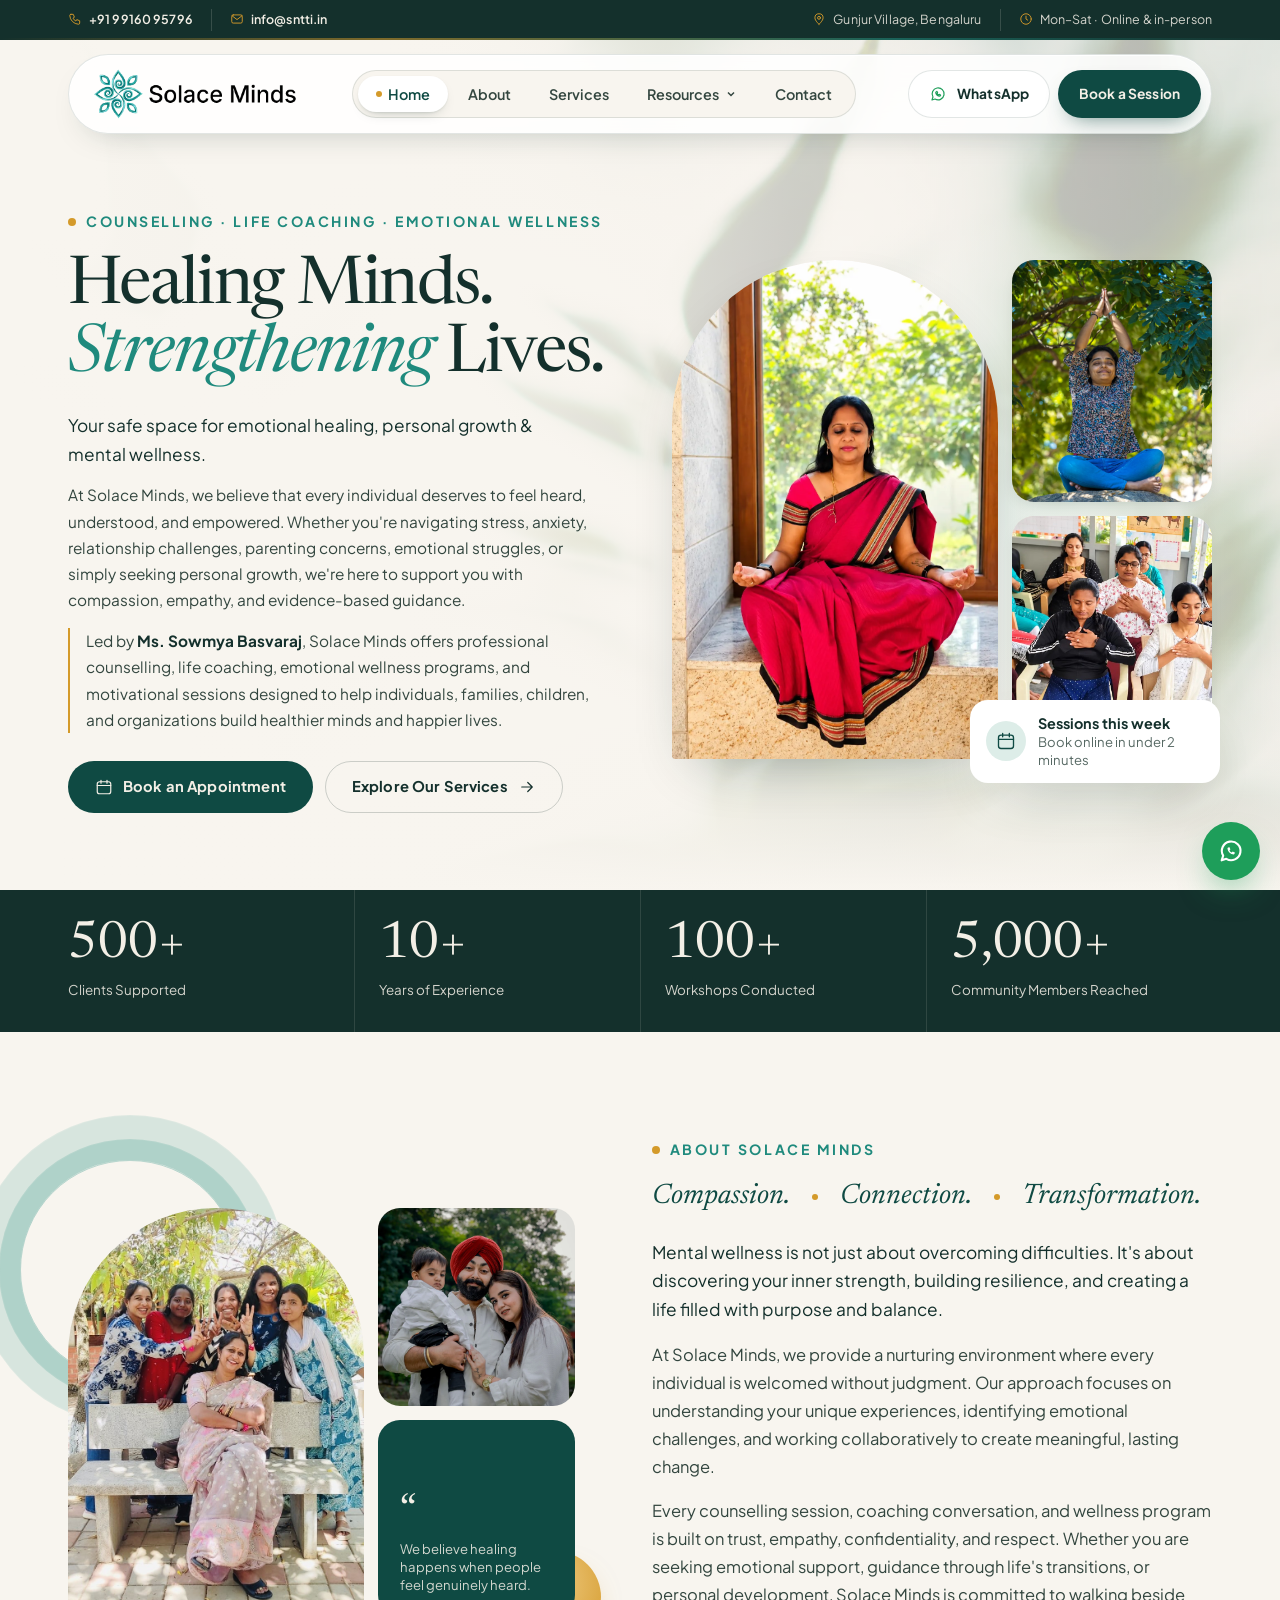
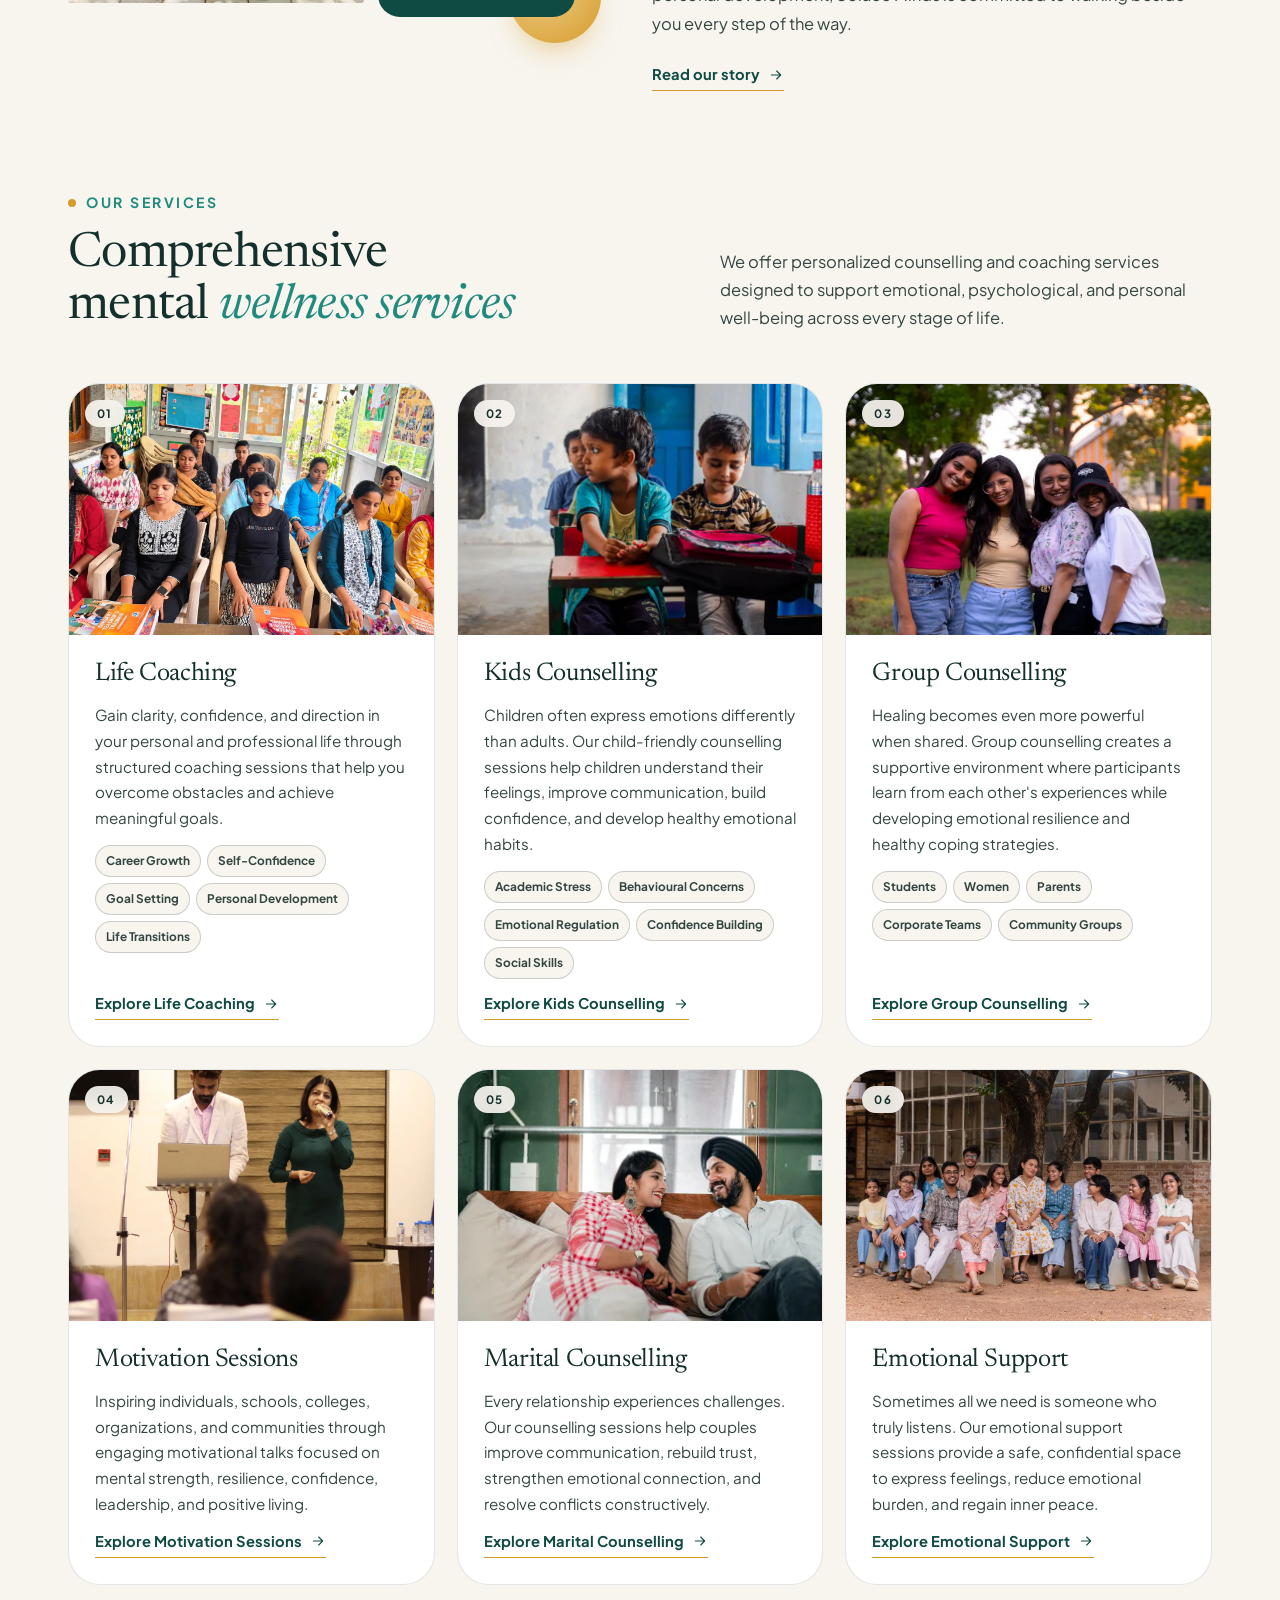
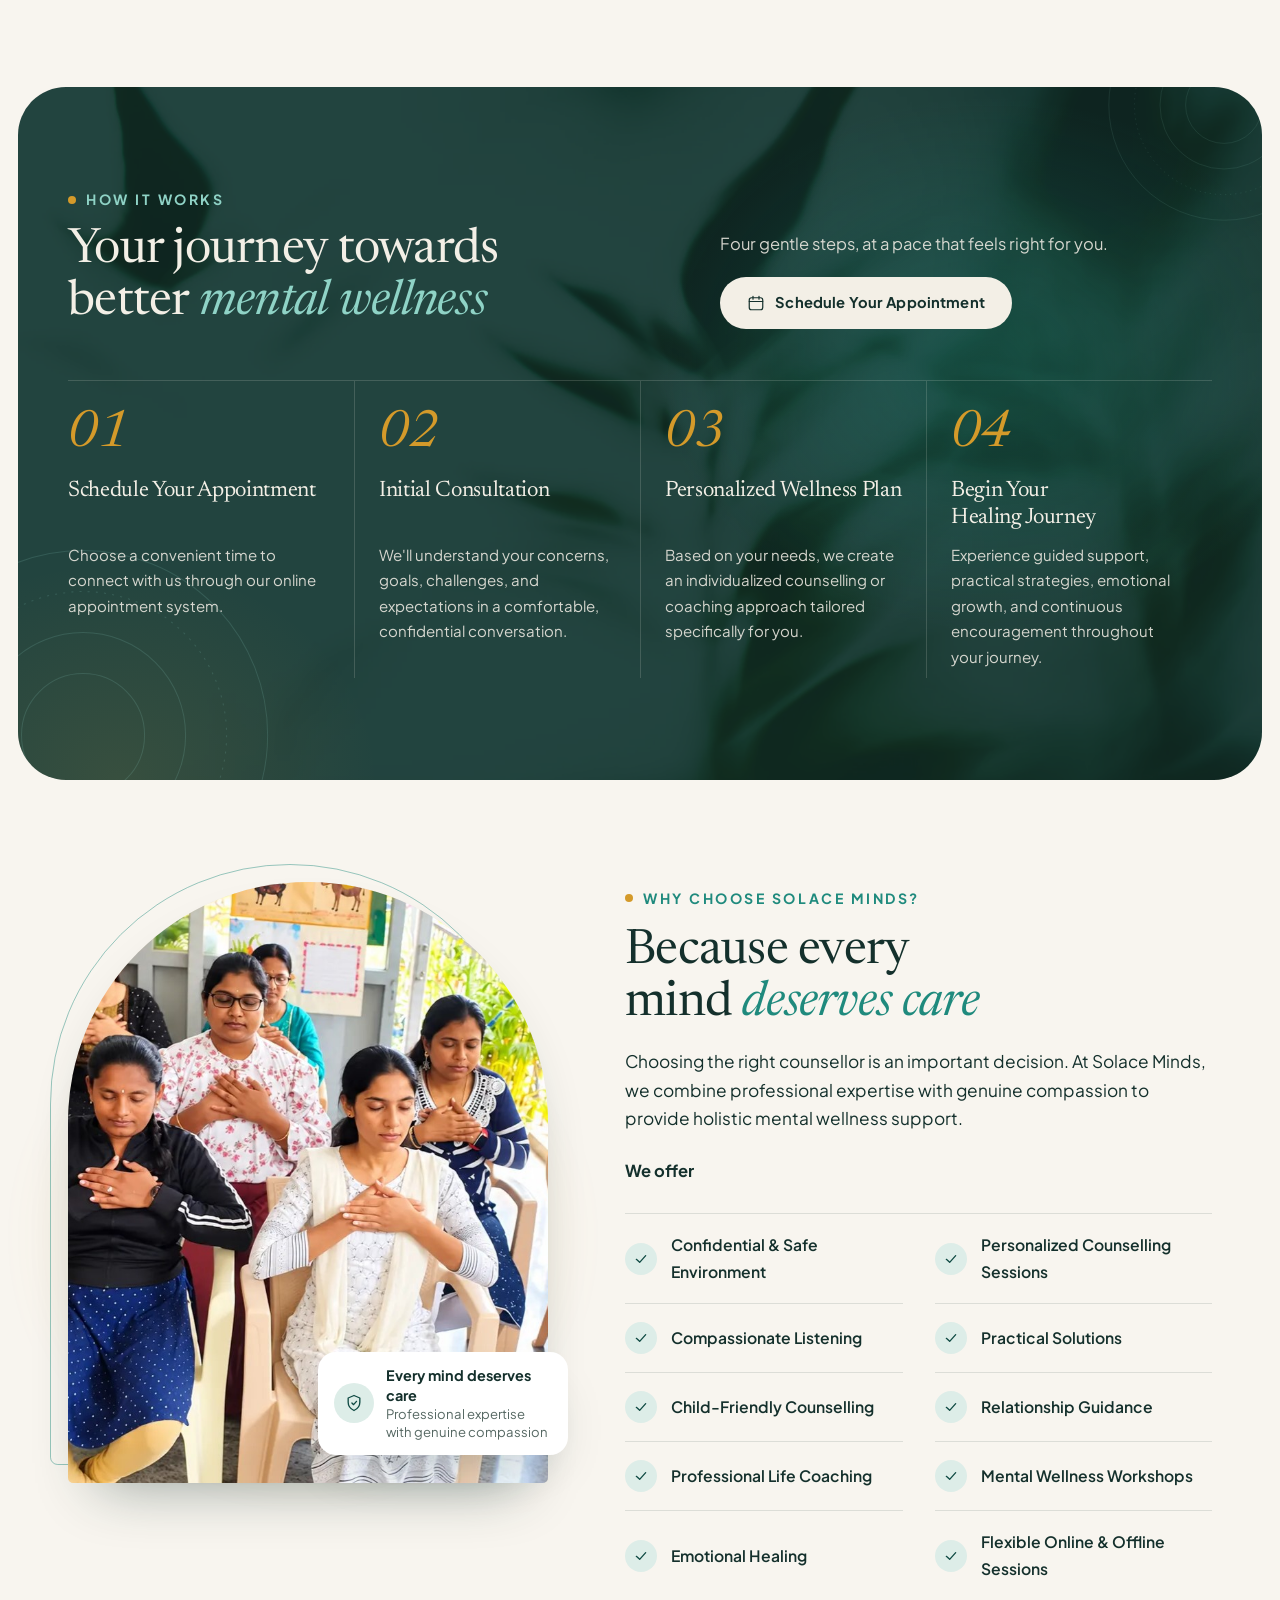
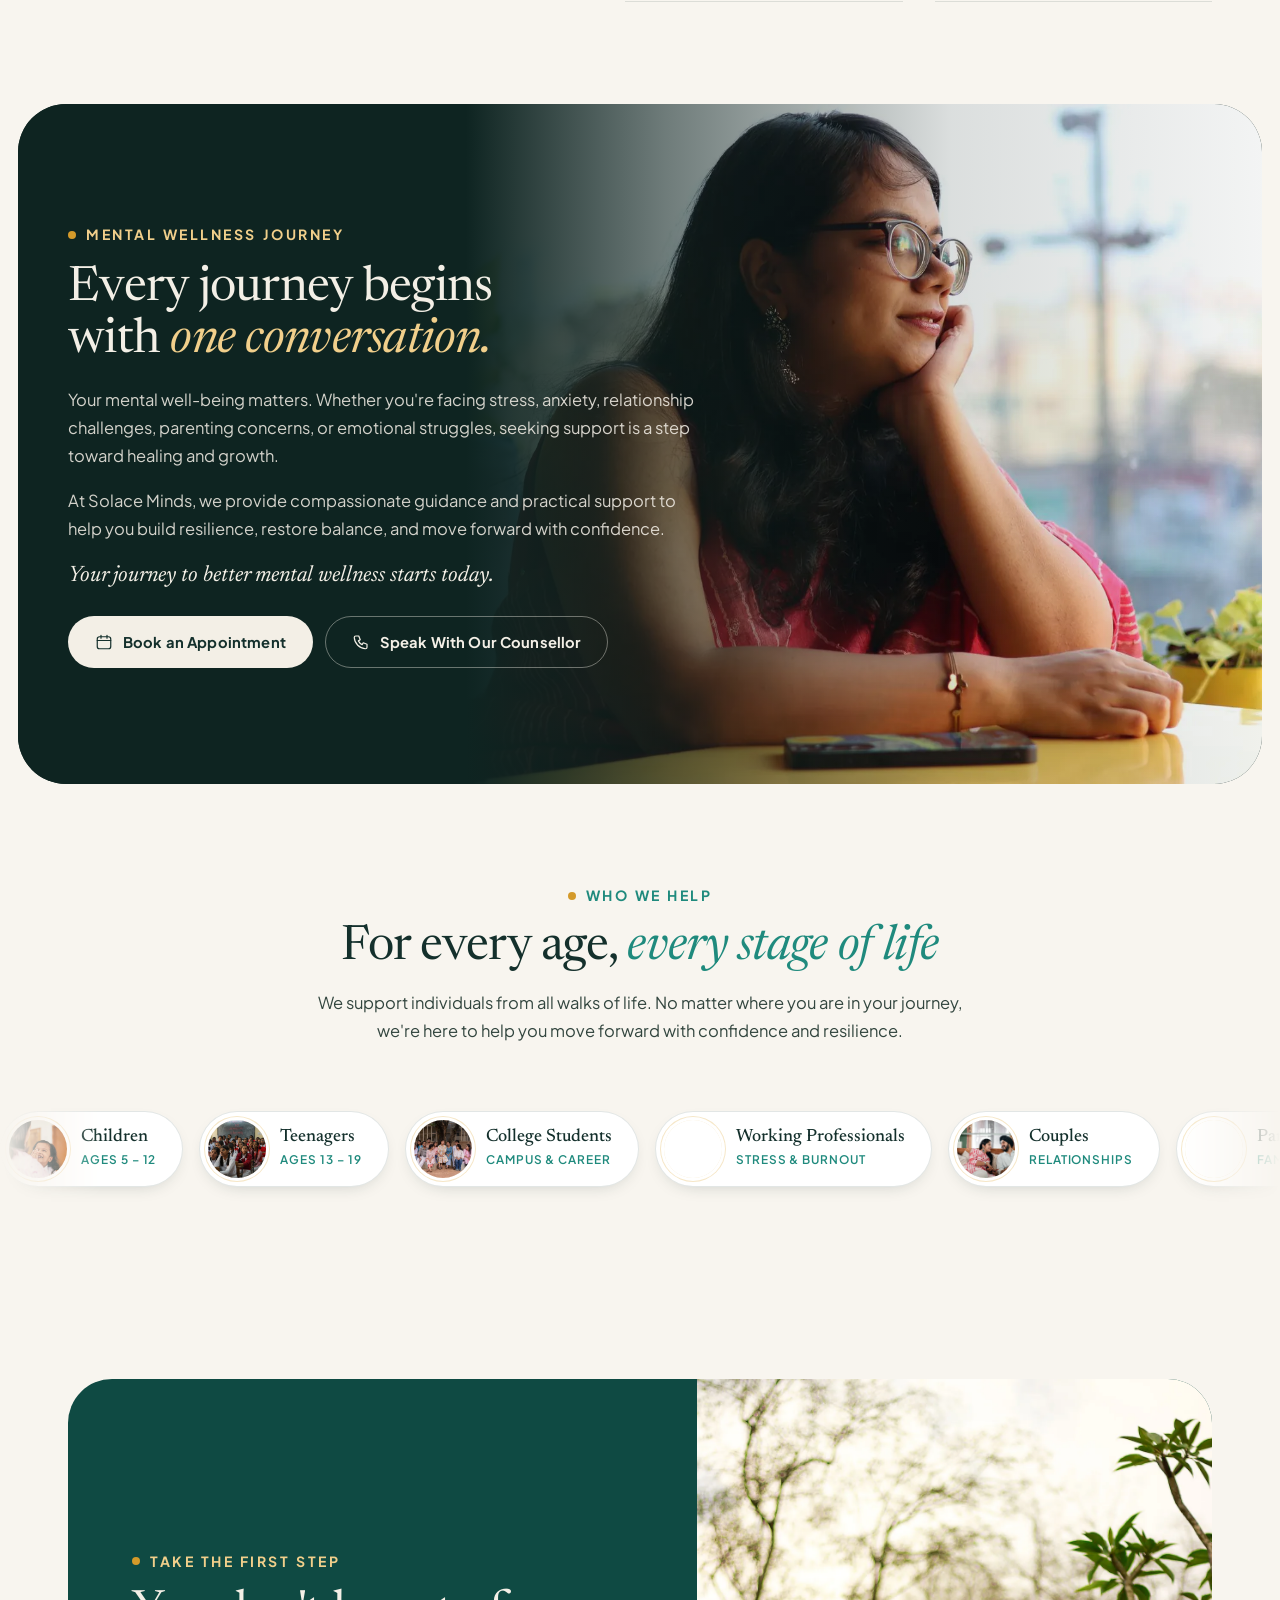
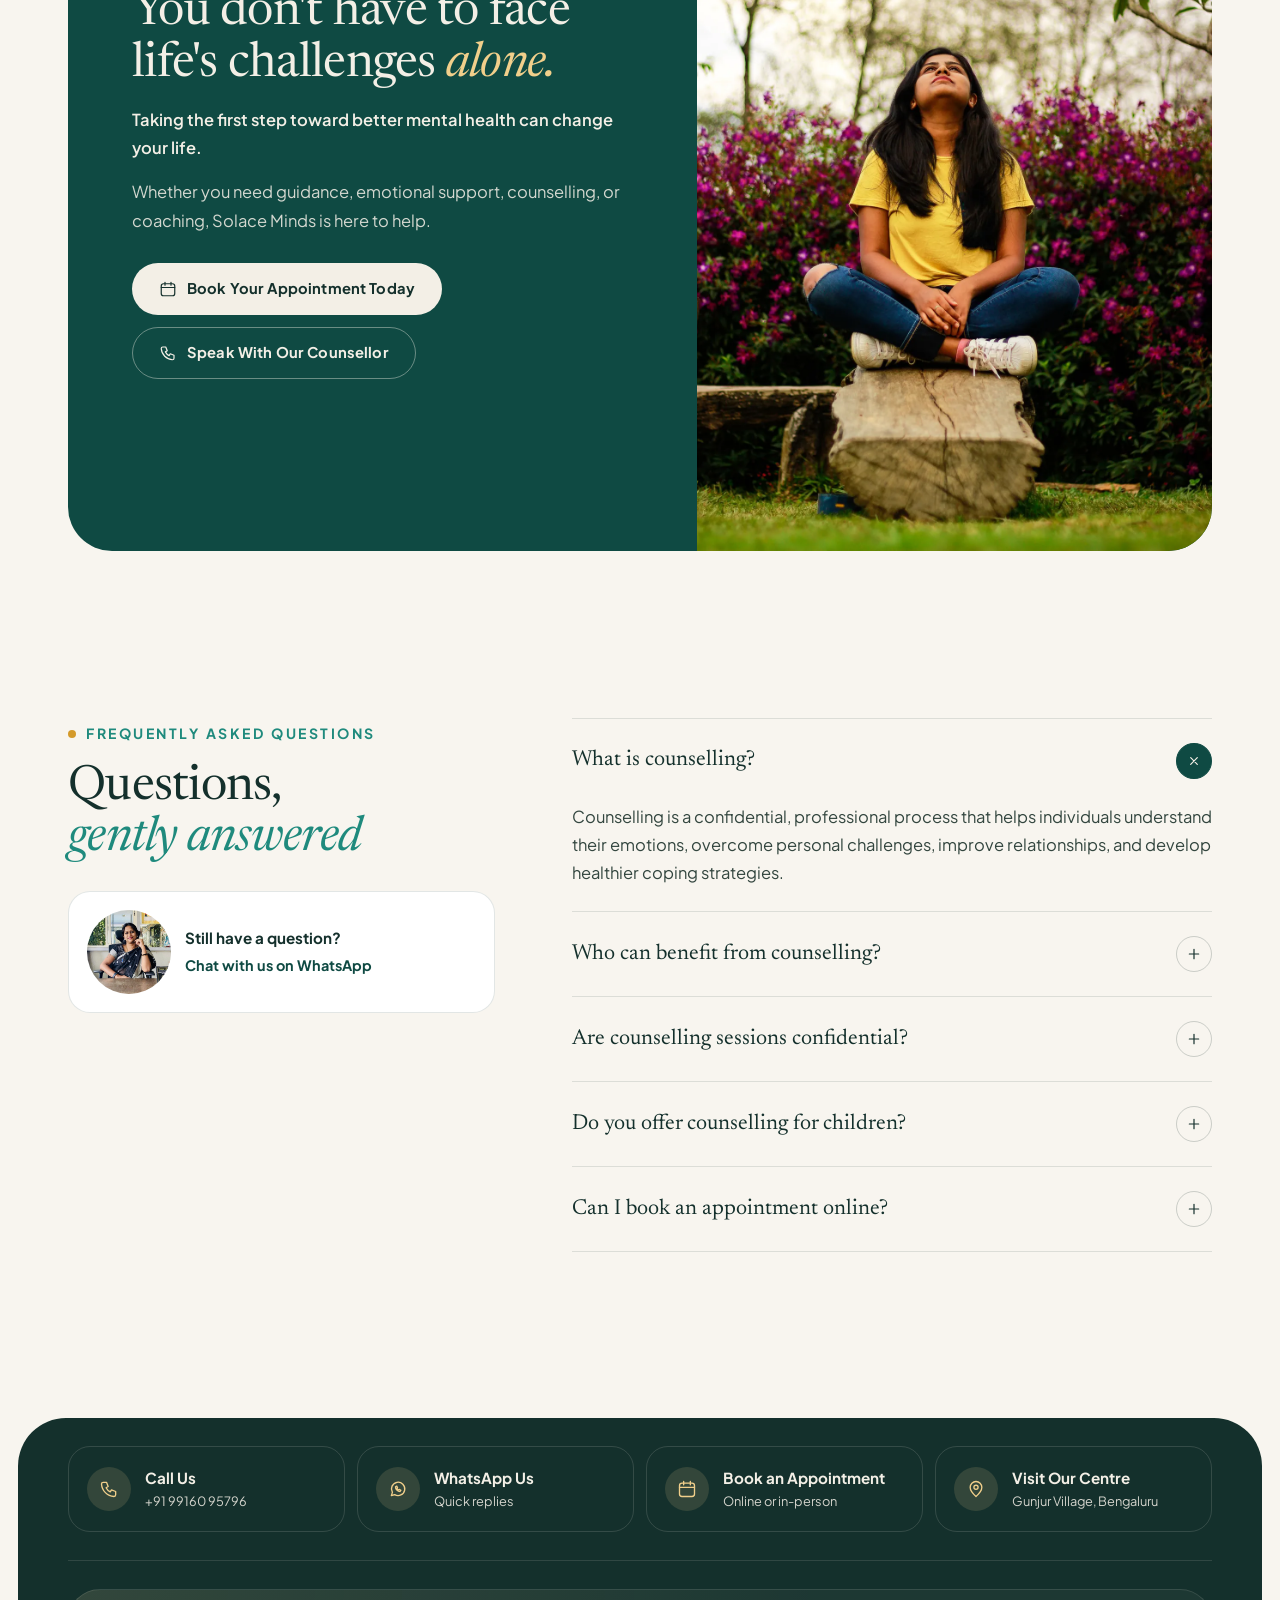
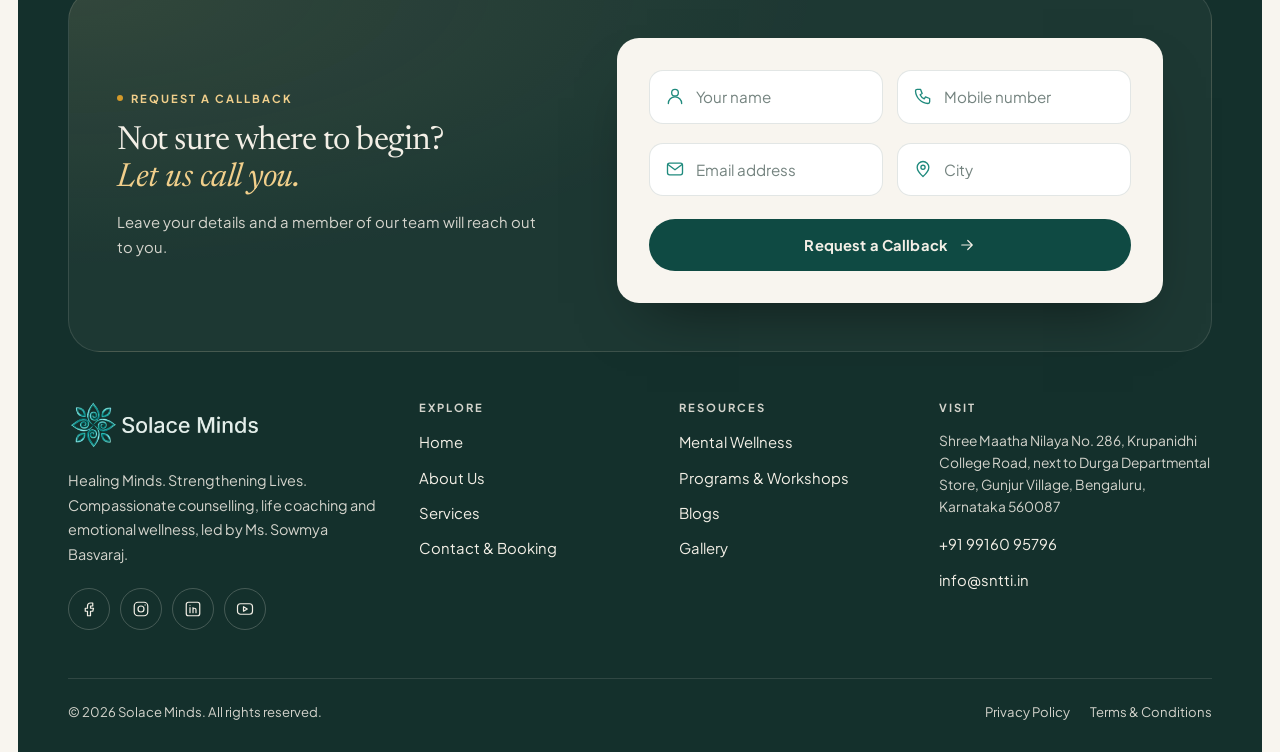
==== commit 3da9b797: "web-design" ====
--- a/index.html
+++ b/index.html
@@ -129,7 +129,7 @@
   </div>
 </section>
 
-<section class="sec dark rounded-band" id="how">
+<section class="sec dark rounded-band band-deco" id="how">
   <div class="wrap">
     <div class="head-split">
       <div class="head" style="margin:0"><span class="eyebrow rv">How It Works</span><h2 class="rv d1">Your journey towards better <em>mental wellness</em></h2></div>
@@ -171,8 +171,7 @@
   <div class="wrap">
     <div class="head center"><span class="eyebrow rv">Who We Help</span><h2 class="rv d1">For every age, <em>every stage of life</em></h2><p class="rv d2">We support individuals from all walks of life. No matter where you are in your journey, we're here to help you move forward with confidence and resilience.</p></div>
   </div>
-  <div class="marquee rv"><div class="track"><span class="chip"><img src="assets/img/solace-minds-school-children-classroom.webp" alt="" loading="lazy" decoding="async">Children</span><span class="chip"><img src="assets/img/solace-minds-school-awareness-session.webp" alt="" loading="lazy" decoding="async">Teenagers</span><span class="chip"><img src="assets/img/solace-minds-college-students-wellness.webp" alt="" loading="lazy" decoding="async">College Students</span><span class="chip"><img src="assets/img/solace-minds-working-professional.webp" alt="" loading="lazy" decoding="async">Working Professionals</span><span class="chip"><img src="assets/img/solace-minds-relationship-wellness-thumb.webp" srcset="assets/img/solace-minds-relationship-wellness-thumb.webp 480w, assets/img/solace-minds-relationship-wellness.webp 1200w" sizes="(max-width: 1024px) 100vw, 50vw" alt="" loading="lazy" decoding="async">Couples</span><span class="chip"><img src="assets/img/solace-minds-mother-and-child-bonding.webp" alt="" loading="lazy" decoding="async">Parents</span><span class="chip" aria-hidden="true"><img src="assets/img/solace-minds-school-children-classroom.webp" alt="" loading="lazy" decoding="async">Children</span><span class="chip" aria-hidden="true"><img src="assets/img/solace-minds-school-awareness-session.webp" alt="" loading="lazy" decoding="async">Teenagers</span><span class="chip" aria-hidden="true"><img src="assets/img/solace-minds-college-students-wellness.webp" alt="" loading="lazy" decoding="async">College Students</span><span class="chip" aria-hidden="true"><img src="assets/img/solace-minds-working-professional.webp" alt="" loading="lazy" decoding="async">Working Professionals</span><span class="chip" aria-hidden="true"><img src="assets/img/solace-minds-relationship-wellness-thumb.webp" srcset="assets/img/solace-minds-relationship-wellness-thumb.webp 480w, assets/img/solace-minds-relationship-wellness.webp 1200w" sizes="(max-width: 1024px) 100vw, 50vw" alt="" loading="lazy" decoding="async">Couples</span><span class="chip" aria-hidden="true"><img src="assets/img/solace-minds-mother-and-child-bonding.webp" alt="" loading="lazy" decoding="async">Parents</span></div></div>
-  <div class="marquee rev rv" style="margin-top:12px"><div class="track"><span class="chip"><img src="assets/img/solace-minds-emotional-wellness.webp" alt="" loading="lazy" decoding="async">Women</span><span class="chip"><img src="assets/img/solace-minds-senior-citizen-wellness.webp" alt="" loading="lazy" decoding="async">Senior Citizens</span><span class="chip"><img src="assets/img/solace-minds-children-learning-together.webp" alt="" loading="lazy" decoding="async">Schools</span><span class="chip"><img src="assets/img/solace-minds-student-study-stress.webp" alt="" loading="lazy" decoding="async">Educational Institutions</span><span class="chip"><img src="assets/img/solace-minds-workplace-wellness.webp" alt="" loading="lazy" decoding="async">Corporate Organizations</span><span class="chip"><img src="assets/img/solace-minds-community-wellness-program.webp" alt="" loading="lazy" decoding="async">Community Groups</span><span class="chip" aria-hidden="true"><img src="assets/img/solace-minds-emotional-wellness.webp" alt="" loading="lazy" decoding="async">Women</span><span class="chip" aria-hidden="true"><img src="assets/img/solace-minds-senior-citizen-wellness.webp" alt="" loading="lazy" decoding="async">Senior Citizens</span><span class="chip" aria-hidden="true"><img src="assets/img/solace-minds-children-learning-together.webp" alt="" loading="lazy" decoding="async">Schools</span><span class="chip" aria-hidden="true"><img src="assets/img/solace-minds-student-study-stress.webp" alt="" loading="lazy" decoding="async">Educational Institutions</span><span class="chip" aria-hidden="true"><img src="assets/img/solace-minds-workplace-wellness.webp" alt="" loading="lazy" decoding="async">Corporate Organizations</span><span class="chip" aria-hidden="true"><img src="assets/img/solace-minds-community-wellness-program.webp" alt="" loading="lazy" decoding="async">Community Groups</span></div></div>
+  <div class="marquee aud-line rv"><div class="track"><span class="aud"><img src="assets/img/solace-minds-kids-counselling.webp" alt="" loading="lazy" decoding="async"><span class="aud-t"><b>Children</b><small>Ages 5 – 12</small></span></span><span class="aud"><img src="assets/img/solace-minds-school-awareness-session.webp" alt="" loading="lazy" decoding="async"><span class="aud-t"><b>Teenagers</b><small>Ages 13 – 19</small></span></span><span class="aud"><img src="assets/img/solace-minds-college-students-wellness.webp" alt="" loading="lazy" decoding="async"><span class="aud-t"><b>College Students</b><small>Campus & career</small></span></span><span class="aud"><img src="assets/img/solace-minds-corporate-training-session.webp" alt="" loading="lazy" decoding="async"><span class="aud-t"><b>Working Professionals</b><small>Stress & burnout</small></span></span><span class="aud"><img src="assets/img/solace-minds-marital-counselling.webp" alt="" loading="lazy" decoding="async"><span class="aud-t"><b>Couples</b><small>Relationships</small></span></span><span class="aud"><img src="assets/img/solace-minds-mother-and-child-bonding.webp" alt="" loading="lazy" decoding="async"><span class="aud-t"><b>Parents</b><small>Family & parenting</small></span></span><span class="aud"><img src="assets/img/solace-minds-emotional-wellness.webp" alt="" loading="lazy" decoding="async"><span class="aud-t"><b>Women</b><small>Emotional wellbeing</small></span></span><span class="aud"><img src="assets/img/solace-minds-senior-citizen-wellness.webp" alt="" loading="lazy" decoding="async"><span class="aud-t"><b>Senior Citizens</b><small>Later-life support</small></span></span><span class="aud"><img src="assets/img/solace-minds-school-children-classroom.webp" alt="" loading="lazy" decoding="async"><span class="aud-t"><b>Schools</b><small>Student programmes</small></span></span><span class="aud"><img src="assets/img/solace-minds-student-study-stress.webp" alt="" loading="lazy" decoding="async"><span class="aud-t"><b>Educational Institutions</b><small>Students & faculty</small></span></span><span class="aud"><img src="assets/img/solace-minds-team-collaboration-workshop.webp" alt="" loading="lazy" decoding="async"><span class="aud-t"><b>Corporate Organizations</b><small>Workplace wellness</small></span></span><span class="aud"><img src="assets/img/solace-minds-community-wellness-program.webp" alt="" loading="lazy" decoding="async"><span class="aud-t"><b>Community Groups</b><small>Outreach programmes</small></span></span><span class="aud" aria-hidden="true"><img src="assets/img/solace-minds-kids-counselling.webp" alt="" loading="lazy" decoding="async"><span class="aud-t"><b>Children</b><small>Ages 5 – 12</small></span></span><span class="aud" aria-hidden="true"><img src="assets/img/solace-minds-school-awareness-session.webp" alt="" loading="lazy" decoding="async"><span class="aud-t"><b>Teenagers</b><small>Ages 13 – 19</small></span></span><span class="aud" aria-hidden="true"><img src="assets/img/solace-minds-college-students-wellness.webp" alt="" loading="lazy" decoding="async"><span class="aud-t"><b>College Students</b><small>Campus & career</small></span></span><span class="aud" aria-hidden="true"><img src="assets/img/solace-minds-corporate-training-session.webp" alt="" loading="lazy" decoding="async"><span class="aud-t"><b>Working Professionals</b><small>Stress & burnout</small></span></span><span class="aud" aria-hidden="true"><img src="assets/img/solace-minds-marital-counselling.webp" alt="" loading="lazy" decoding="async"><span class="aud-t"><b>Couples</b><small>Relationships</small></span></span><span class="aud" aria-hidden="true"><img src="assets/img/solace-minds-mother-and-child-bonding.webp" alt="" loading="lazy" decoding="async"><span class="aud-t"><b>Parents</b><small>Family & parenting</small></span></span><span class="aud" aria-hidden="true"><img src="assets/img/solace-minds-emotional-wellness.webp" alt="" loading="lazy" decoding="async"><span class="aud-t"><b>Women</b><small>Emotional wellbeing</small></span></span><span class="aud" aria-hidden="true"><img src="assets/img/solace-minds-senior-citizen-wellness.webp" alt="" loading="lazy" decoding="async"><span class="aud-t"><b>Senior Citizens</b><small>Later-life support</small></span></span><span class="aud" aria-hidden="true"><img src="assets/img/solace-minds-school-children-classroom.webp" alt="" loading="lazy" decoding="async"><span class="aud-t"><b>Schools</b><small>Student programmes</small></span></span><span class="aud" aria-hidden="true"><img src="assets/img/solace-minds-student-study-stress.webp" alt="" loading="lazy" decoding="async"><span class="aud-t"><b>Educational Institutions</b><small>Students & faculty</small></span></span><span class="aud" aria-hidden="true"><img src="assets/img/solace-minds-team-collaboration-workshop.webp" alt="" loading="lazy" decoding="async"><span class="aud-t"><b>Corporate Organizations</b><small>Workplace wellness</small></span></span><span class="aud" aria-hidden="true"><img src="assets/img/solace-minds-community-wellness-program.webp" alt="" loading="lazy" decoding="async"><span class="aud-t"><b>Community Groups</b><small>Outreach programmes</small></span></span></div></div>
 </section>
 
 <section class="sec-sm"><div class="wrap"><div class="cta-panel rv">
@@ -184,7 +183,7 @@
   <div class="faq-aside rv">
     <span class="eyebrow">Frequently Asked Questions</span>
     <h2 style="margin-top:16px">Questions, <em>gently answered</em></h2>
-    <div class="help"><img src="assets/img/solace-minds-counselling-room-client.webp" alt="A woman sitting comfortably in a counselling room" loading="lazy" decoding="async"><div><b>Still have a question?</b><a href="https://wa.me/919916095796" target="_blank" rel="noopener">Chat with us on WhatsApp</a></div></div>
+    <div class="help"><img src="assets/img/solace-minds-counsellor-whatsapp-help.jpg" alt="Sowmya Basvaraj, founder and counsellor at Solace Minds, smiling at her desk" loading="lazy" decoding="async"><div><b>Still have a question?</b><a href="https://wa.me/919916095796" target="_blank" rel="noopener">Chat with us on WhatsApp</a></div></div>
   </div>
   <div class="rv d1"><div class="faq"><details open><summary>What is counselling?<span class="pm"><svg viewBox="0 0 24 24" fill="none" stroke="currentColor" stroke-width="1.8" stroke-linecap="round" stroke-linejoin="round" aria-hidden="true"><path d="M12 5v14M5 12h14"/></svg></span></summary><p>Counselling is a confidential, professional process that helps individuals understand their emotions, overcome personal challenges, improve relationships, and develop healthier coping strategies.</p></details><details><summary>Who can benefit from counselling?<span class="pm"><svg viewBox="0 0 24 24" fill="none" stroke="currentColor" stroke-width="1.8" stroke-linecap="round" stroke-linejoin="round" aria-hidden="true"><path d="M12 5v14M5 12h14"/></svg></span></summary><p>Anyone experiencing stress, anxiety, emotional difficulties, relationship concerns, parenting challenges, career uncertainty, or personal growth goals can benefit from counselling.</p></details><details><summary>Are counselling sessions confidential?<span class="pm"><svg viewBox="0 0 24 24" fill="none" stroke="currentColor" stroke-width="1.8" stroke-linecap="round" stroke-linejoin="round" aria-hidden="true"><path d="M12 5v14M5 12h14"/></svg></span></summary><p>Yes. Every session is conducted with complete confidentiality, respect, and professionalism, creating a safe environment where clients can openly share their thoughts and feelings.</p></details><details><summary>Do you offer counselling for children?<span class="pm"><svg viewBox="0 0 24 24" fill="none" stroke="currentColor" stroke-width="1.8" stroke-linecap="round" stroke-linejoin="round" aria-hidden="true"><path d="M12 5v14M5 12h14"/></svg></span></summary><p>Yes. We provide specialized counselling sessions designed to help children navigate emotional, behavioural, academic, and social challenges in a supportive and child-friendly setting.</p></details><details><summary>Can I book an appointment online?<span class="pm"><svg viewBox="0 0 24 24" fill="none" stroke="currentColor" stroke-width="1.8" stroke-linecap="round" stroke-linejoin="round" aria-hidden="true"><path d="M12 5v14M5 12h14"/></svg></span></summary><p>Yes. You can easily schedule an appointment through our website or contact us directly by phone or WhatsApp.</p></details></div></div>
 </div></section>
@@ -200,6 +199,29 @@
       <a class="f-act" href="https://wa.me/919916095796" target="_blank" rel="noopener"><span class="ico"><svg viewBox="0 0 24 24" fill="none" stroke="currentColor" stroke-width="1.6" stroke-linecap="round" stroke-linejoin="round" aria-hidden="true"><path d="M4 20l1.3-4A8 8 0 1 1 8 18.7Z"/><path d="M9 9.5c0 3 2.5 5.5 5.5 5.5l1-1.5-2-1-1 .8a4 4 0 0 1-1.8-1.8l.8-1-1-2Z"/></svg></span><div><b>WhatsApp Us</b><span>Quick replies</span></div></a>
       <a class="f-act" href="contact.html#appointment"><span class="ico"><svg viewBox="0 0 24 24" fill="none" stroke="currentColor" stroke-width="1.6" stroke-linecap="round" stroke-linejoin="round" aria-hidden="true"><rect x="3" y="5" width="18" height="16" rx="3"/><path d="M3 10h18M8 3v4M16 3v4"/></svg></span><div><b>Book an Appointment</b><span>Online or in-person</span></div></a>
       <a class="f-act" href="https://www.google.com/maps/search/?api=1&amp;query=Shree+Maatha+Nilaya+286+Krupanidhi+College+Road+Gunjur+Village+Bengaluru+560087" target="_blank" rel="noopener"><span class="ico"><svg viewBox="0 0 24 24" fill="none" stroke="currentColor" stroke-width="1.6" stroke-linecap="round" stroke-linejoin="round" aria-hidden="true"><path d="M12 21s-7-6-7-11a7 7 0 0 1 14 0c0 5-7 11-7 11Z"/><circle cx="12" cy="10" r="2.5"/></svg></span><div><b>Visit Our Centre</b><span>Gunjur Village, Bengaluru</span></div></a>
+    </div>
+    <div class="f-form" data-form-wrap>
+      <div class="f-form-intro">
+        <span class="f-kicker">Request a callback</span>
+        <h3>Not sure where to begin? <em>Let us call you.</em></h3>
+        <p>Leave your details and a member of our team will reach out to you.</p>
+      </div>
+      <div class="f-form-card">
+        <form class="f-form-grid" data-form="callback">
+          <div class="fld"><label class="sr-only" for="ff-name">Name</label><span class="fi"><svg viewBox="0 0 24 24" fill="none" stroke="currentColor" stroke-width="1.6" stroke-linecap="round" stroke-linejoin="round" aria-hidden="true"><circle cx="12" cy="8" r="4"/><path d="M4 21a8 8 0 0 1 16 0"/></svg></span><input id="ff-name" name="name" data-label="Name" autocomplete="name" placeholder="Your name" required><span class="err"></span></div>
+          <div class="fld"><label class="sr-only" for="ff-phone">Mobile number</label><span class="fi"><svg viewBox="0 0 24 24" fill="none" stroke="currentColor" stroke-width="1.6" stroke-linecap="round" stroke-linejoin="round" aria-hidden="true"><path d="M5 4h4l2 5-2.5 1.5a11 11 0 0 0 5 5L15 13l5 2v4a2 2 0 0 1-2 2A16 16 0 0 1 3 6a2 2 0 0 1 2-2Z"/></svg></span><input id="ff-phone" name="phone" data-label="Mobile" type="tel" inputmode="tel" autocomplete="tel" placeholder="Mobile number" pattern="(\+?91[ -]?)?[6-9][0-9]{4}[ -]?[0-9]{5}" required><span class="err"></span></div>
+          <div class="fld"><label class="sr-only" for="ff-email">Email</label><span class="fi"><svg viewBox="0 0 24 24" fill="none" stroke="currentColor" stroke-width="1.6" stroke-linecap="round" stroke-linejoin="round" aria-hidden="true"><rect x="3" y="5" width="18" height="14" rx="2.5"/><path d="M3.5 6.5 12 13l8.5-6.5"/></svg></span><input id="ff-email" name="email" data-label="Email" type="email" autocomplete="email" placeholder="Email address" required><span class="err"></span></div>
+          <div class="fld"><label class="sr-only" for="ff-city">City</label><span class="fi"><svg viewBox="0 0 24 24" fill="none" stroke="currentColor" stroke-width="1.6" stroke-linecap="round" stroke-linejoin="round" aria-hidden="true"><path d="M12 21s-7-6-7-11a7 7 0 0 1 14 0c0 5-7 11-7 11Z"/><circle cx="12" cy="10" r="2.5"/></svg></span><input id="ff-city" name="city" data-label="City" autocomplete="address-level2" placeholder="City" required><span class="err"></span></div>
+          <button class="btn btn-primary" type="submit">Request a Callback <svg viewBox="0 0 24 24" fill="none" stroke="currentColor" stroke-width="1.6" stroke-linecap="round" stroke-linejoin="round" aria-hidden="true"><path d="M5 12h14M13 6l6 6-6 6"/></svg></button>
+        </form>
+        <div class="sent" hidden>
+          <div class="tick"><svg viewBox="0 0 24 24" fill="none" stroke="currentColor" stroke-width="1.6" stroke-linecap="round" stroke-linejoin="round" aria-hidden="true"><path d="M5 12.5 10 17l9-10"/></svg></div>
+          <h3 class="sent-title">Thank you.</h3>
+          <p>Your callback request is ready. Send it to us on WhatsApp or by email and we'll be in touch soon.</p>
+          <div class="row"><a class="btn btn-wa btn-sm wa-send" href="https://wa.me/919916095796" target="_blank" rel="noopener"><svg viewBox="0 0 24 24" fill="none" stroke="currentColor" stroke-width="1.6" stroke-linecap="round" stroke-linejoin="round" aria-hidden="true"><path d="M4 20l1.3-4A8 8 0 1 1 8 18.7Z"/><path d="M9 9.5c0 3 2.5 5.5 5.5 5.5l1-1.5-2-1-1 .8a4 4 0 0 1-1.8-1.8l.8-1-1-2Z"/></svg>Send on WhatsApp</a><a class="btn btn-ghost btn-sm mail-send" href="mailto:info@sntti.in"><svg viewBox="0 0 24 24" fill="none" stroke="currentColor" stroke-width="1.6" stroke-linecap="round" stroke-linejoin="round" aria-hidden="true"><rect x="3" y="5" width="18" height="14" rx="2.5"/><path d="M3.5 6.5 12 13l8.5-6.5"/></svg>Send by Email</a></div>
+          <button class="again" type="button" data-again>Edit details</button>
+        </div>
+      </div>
     </div>
     <div class="f-main">
       <div>
--- a/assets/css/style.css
+++ b/assets/css/style.css
@@ -4,803 +4,6260 @@
    neem-green ink, haldi gold as the only warm accent, and the jharokha
    (arched window) as the recurring frame for photography.
    ===================================================================== */
-:root{
-  --ivory:#F8F5EF;
-  --sand:#EFE8DC;
-  --paper:#FFFFFF;
-  --ink:#14302C;          /* deep neem green, used for text + dark bands */
-  --ink-2:#4A5E5A;        /* body copy */
-  --ink-3:#7A8B87;        /* captions */
-  --teal:#1F8A7D;         /* from the logo */
-  --teal-d:#0F4A43;
-  --mint:#DDEDE8;
-  --haldi:#D49A2A;        /* accent: underlines, stars, small marks */
-  --haldi-soft:#F6E7C8;
-  --line:rgba(20,48,44,.12);
-  --line-2:rgba(20,48,44,.2);
-  --on-dark:#F3EFE6;
-  --on-dark-2:rgba(243,239,230,.72);
-  --shadow-s:0 6px 18px -10px rgba(20,48,44,.28);
-  --shadow:0 24px 60px -30px rgba(20,48,44,.45);
-  --r-s:14px; --r:22px; --r-l:32px;
-  --display:"Newsreader","Iowan Old Style",Georgia,serif;
-  --sans:"Plus Jakarta Sans","Segoe UI",system-ui,-apple-system,sans-serif;
-  --wrap:1240px;
-  --gut:clamp(18px,4vw,48px);
-  --sec:clamp(64px,8vw,112px);
-  color-scheme:light;
-}
-*,*::before,*::after{box-sizing:border-box}
-html{scroll-behavior:smooth;scroll-padding-top:110px;-webkit-text-size-adjust:100%}
-body{margin:0;background:var(--ivory);color:var(--ink);font-family:var(--sans);font-size:16.5px;line-height:1.7;-webkit-font-smoothing:antialiased;overflow-x:hidden}
-img{max-width:100%;height:auto;display:block}
-a{color:inherit;text-decoration:none}
-button{font:inherit}
-[hidden]{display:none!important}
-::selection{background:var(--haldi-soft)}
-:focus-visible{outline:2px solid var(--teal);outline-offset:3px;border-radius:6px}
-.skip{position:absolute;left:-999px;top:10px;z-index:200;background:var(--ink);color:var(--on-dark);padding:10px 16px;border-radius:10px}
-.skip:focus{left:16px}
-.wrap{max-width:var(--wrap);margin-inline:auto;padding-inline:var(--gut)}
-.sec{padding-block:var(--sec)}
-.sec-sm{padding-block:clamp(44px,5vw,72px)}
-.pt0{padding-top:0!important}.pb0{padding-bottom:0!important}
+:root {
+  --ivory: #F8F5EF;
+  --sand: #EFE8DC;
+  --paper: #FFFFFF;
+  --ink: #14302C;
+  /* deep neem green, used for text + dark bands */
+  --ink-2: #33463F;
+  /* body copy */
+  --ink-3: #566863;
+  /* captions */
+  --teal: #1F8A7D;
+  /* from the logo */
+  --teal-d: #0F4A43;
+  --mint: #DDEDE8;
+  --haldi: #D49A2A;
+  /* accent: underlines, stars, small marks */
+  --haldi-soft: #F6E7C8;
+  --line: rgba(20, 48, 44, .12);
+  --line-2: rgba(20, 48, 44, .2);
+  --on-dark: #F3EFE6;
+  --on-dark-2: rgba(243, 239, 230, .86);
+  --shadow-s: 0 6px 18px -10px rgba(20, 48, 44, .28);
+  --shadow: 0 24px 60px -30px rgba(20, 48, 44, .45);
+  --r-s: 14px;
+  --r: 22px;
+  --r-l: 32px;
+  --display: "Newsreader", "Iowan Old Style", Georgia, serif;
+  --sans: "Plus Jakarta Sans", "Segoe UI", system-ui, -apple-system, sans-serif;
+  --wrap: 1240px;
+  --gut: clamp(18px, 4vw, 48px);
+  --sec: clamp(64px, 8vw, 112px);
+  color-scheme: light;
+}
+
+*,
+*::before,
+*::after {
+  box-sizing: border-box
+}
+
+html {
+  scroll-behavior: smooth;
+  scroll-padding-top: 118px;
+  -webkit-text-size-adjust: 100%
+}
+
+body {
+  margin: 0;
+  background: var(--ivory);
+  color: var(--ink);
+  font-family: var(--sans);
+  font-size: 16.5px;
+  line-height: 1.7;
+  -webkit-font-smoothing: antialiased;
+  overflow-x: hidden
+}
+
+/* decorative glows/outlines may extend past their box; never let them widen the page.
+   clip (not hidden) keeps position: sticky working inside main */
+main {
+  overflow-x: clip
+}
+
+img {
+  max-width: 100%;
+  height: auto;
+  display: block
+}
+
+a {
+  color: inherit;
+  text-decoration: none
+}
+
+button {
+  font: inherit
+}
+
+[hidden] {
+  display: none !important
+}
+
+::selection {
+  background: var(--haldi-soft)
+}
+
+:focus-visible {
+  outline: 2px solid var(--teal);
+  outline-offset: 3px;
+  border-radius: 6px
+}
+
+.skip {
+  position: absolute;
+  left: -999px;
+  top: 10px;
+  z-index: 200;
+  background: var(--ink);
+  color: var(--on-dark);
+  padding: 10px 16px;
+  border-radius: 10px
+}
+
+.skip:focus {
+  left: 16px
+}
+
+.wrap {
+  max-width: var(--wrap);
+  margin-inline: auto;
+  padding-inline: var(--gut)
+}
+
+.sec {
+  padding-block: var(--sec)
+}
+
+.sec-sm {
+  padding-block: clamp(44px, 5vw, 72px)
+}
+
+.pt0 {
+  padding-top: 0 !important
+}
+
+.pb0 {
+  padding-bottom: 0 !important
+}
 
 /* ---------- type ---------- */
-h1,h2,h3,h4{margin:0;font-family:var(--display);font-weight:400;letter-spacing:-.015em;color:var(--ink);text-wrap:balance}
-h1{font-size:clamp(2.7rem,5.6vw,5rem);line-height:1.02;letter-spacing:-.025em}
-h2{font-size:clamp(2.1rem,3.8vw,3.35rem);line-height:1.06}
-h3{font-size:clamp(1.35rem,1.8vw,1.6rem);line-height:1.2}
-h1 em,h2 em,h3 em{font-style:italic;color:var(--teal)}
-p{margin:0 0 1em;color:var(--ink-2)}
-.lead{font-size:clamp(1.08rem,1.35vw,1.22rem);line-height:1.65;color:var(--ink)}
-.eyebrow{display:inline-flex;align-items:center;gap:10px;font:700 .88rem/1.4 var(--sans);letter-spacing:.18em;text-transform:uppercase;color:var(--teal)}
-.eyebrow::before{content:"";width:8px;height:8px;border-radius:50%;background:var(--haldi);flex:none}
-.head{display:grid;gap:16px;max-width:700px;margin-bottom:clamp(32px,4vw,56px)}
-.head.center{margin-inline:auto;text-align:center;justify-items:center}
-.head p{margin:0;max-width:56ch}
-.head-split{display:grid;grid-template-columns:1.1fr .9fr;gap:clamp(20px,4vw,64px);align-items:end;margin-bottom:clamp(32px,4vw,56px)}
-.head-split p{margin:0}
-.head-split p+.btn{margin-top:18px}
-.muted{color:var(--ink-3)}
-.mark{background:linear-gradient(transparent 62%,var(--haldi-soft) 62%);padding-inline:2px}
+h1,
+h2,
+h3,
+h4 {
+  margin: 0;
+  font-family: var(--display);
+  font-weight: 400;
+  letter-spacing: -.015em;
+  color: var(--ink);
+  text-wrap: balance
+}
+
+h1 {
+  font-size: clamp(2.7rem, 5.6vw, 5rem);
+  line-height: 1.02;
+  letter-spacing: -.025em
+}
+
+h2 {
+  font-size: clamp(2.1rem, 3.8vw, 3.35rem);
+  line-height: 1.06
+}
+
+h3 {
+  font-size: clamp(1.35rem, 1.8vw, 1.6rem);
+  line-height: 1.2
+}
+
+h1 em,
+h2 em,
+h3 em {
+  font-style: italic;
+  color: var(--teal)
+}
+
+p {
+  margin: 0 0 1em;
+  color: var(--ink-2)
+}
+
+.lead {
+  font-size: clamp(1.08rem, 1.35vw, 1.22rem);
+  line-height: 1.65;
+  color: var(--ink)
+}
+
+.eyebrow {
+  display: inline-flex;
+  align-items: center;
+  gap: 10px;
+  font: 700 .88rem/1.4 var(--sans);
+  letter-spacing: .18em;
+  text-transform: uppercase;
+  color: var(--teal)
+}
+
+.eyebrow::before {
+  content: "";
+  width: 8px;
+  height: 8px;
+  border-radius: 50%;
+  background: var(--haldi);
+  flex: none
+}
+
+.head {
+  display: grid;
+  gap: 16px;
+  max-width: 700px;
+  margin-bottom: clamp(32px, 4vw, 56px)
+}
+
+.head.center {
+  margin-inline: auto;
+  text-align: center;
+  justify-items: center
+}
+
+.head p {
+  margin: 0;
+  max-width: 56ch
+}
+
+.head-split {
+  display: grid;
+  grid-template-columns: 1.1fr .9fr;
+  gap: clamp(20px, 4vw, 64px);
+  align-items: end;
+  margin-bottom: clamp(32px, 4vw, 56px)
+}
+
+.head-split p {
+  margin: 0
+}
+
+.head-split p+.btn {
+  margin-top: 18px
+}
+
+.muted {
+  color: var(--ink-3)
+}
+
+.mark {
+  background: linear-gradient(transparent 62%, var(--haldi-soft) 62%);
+  padding-inline: 2px
+}
 
 /* ---------- buttons ---------- */
-.btn{display:inline-flex;align-items:center;justify-content:center;gap:10px;min-height:52px;padding:0 26px;border-radius:999px;font:700 .92rem/1 var(--sans);letter-spacing:.01em;border:1.5px solid transparent;cursor:pointer;transition:background .3s,color .3s,border-color .3s,transform .3s,box-shadow .3s;white-space:nowrap}
-.btn svg{width:18px;height:18px;flex:none}
-.btn-primary{background:var(--teal-d);color:var(--on-dark)}
-.btn-primary:hover{background:var(--ink);transform:translateY(-2px);box-shadow:var(--shadow-s)}
-.btn-ghost{border-color:var(--line-2);color:var(--ink);background:transparent}
-.btn-ghost:hover{border-color:var(--ink);background:var(--paper)}
-.btn-light{background:var(--on-dark);color:var(--ink)}
-.btn-light:hover{background:#fff;transform:translateY(-2px)}
-.btn-line-light{border-color:rgba(243,239,230,.4);color:var(--on-dark)}
-.btn-line-light:hover{background:rgba(243,239,230,.1);border-color:var(--on-dark)}
-.btn-wa{background:#1E9E5A;color:#fff}
-.btn-wa:hover{background:#178a4d;transform:translateY(-2px)}
-.btn-sm{min-height:44px;padding:0 18px;font-size:.86rem}
-.link{display:inline-flex;align-items:center;gap:8px;font-weight:700;font-size:.92rem;color:var(--teal-d);border-bottom:1.5px solid var(--haldi);padding-bottom:3px;transition:gap .3s}
-.link:hover{gap:12px}
-.link svg{width:16px;height:16px}
-.ctas{display:flex;flex-wrap:wrap;gap:12px}
+.btn {
+  display: inline-flex;
+  align-items: center;
+  justify-content: center;
+  gap: 10px;
+  min-height: 52px;
+  padding: 0 26px;
+  border-radius: 999px;
+  font: 700 .92rem/1 var(--sans);
+  letter-spacing: .01em;
+  border: 1.5px solid transparent;
+  cursor: pointer;
+  transition: background .3s, color .3s, border-color .3s, transform .3s, box-shadow .3s;
+  white-space: nowrap
+}
+
+.btn svg {
+  width: 18px;
+  height: 18px;
+  flex: none
+}
+
+.btn-primary {
+  background: var(--teal-d);
+  color: var(--on-dark)
+}
+
+.btn-primary:hover {
+  background: var(--ink);
+  transform: translateY(-2px);
+  box-shadow: var(--shadow-s)
+}
+
+.btn-ghost {
+  border-color: var(--line-2);
+  color: var(--ink);
+  background: transparent
+}
+
+.btn-ghost:hover {
+  border-color: var(--ink);
+  background: var(--paper)
+}
+
+.btn-light {
+  background: var(--on-dark);
+  color: var(--ink)
+}
+
+.btn-light:hover {
+  background: #fff;
+  transform: translateY(-2px)
+}
+
+.btn-line-light {
+  border-color: rgba(243, 239, 230, .4);
+  color: var(--on-dark)
+}
+
+.btn-line-light:hover {
+  background: rgba(243, 239, 230, .1);
+  border-color: var(--on-dark)
+}
+
+.btn-wa {
+  background: #1E9E5A;
+  color: #fff
+}
+
+.btn-wa:hover {
+  background: #178a4d;
+  transform: translateY(-2px)
+}
+
+.btn-sm {
+  min-height: 44px;
+  padding: 0 18px;
+  font-size: .86rem
+}
+
+.link {
+  display: inline-flex;
+  align-items: center;
+  gap: 8px;
+  font-weight: 700;
+  font-size: .92rem;
+  color: var(--teal-d);
+  border-bottom: 1.5px solid var(--haldi);
+  padding-bottom: 3px;
+  transition: gap .3s
+}
+
+.link:hover {
+  gap: 12px
+}
+
+.link svg {
+  width: 16px;
+  height: 16px
+}
+
+.ctas {
+  display: flex;
+  flex-wrap: wrap;
+  gap: 12px
+}
 
 /* ---------- header ---------- */
 /* floating pill header: transparent sticky shell, white rounded bar inside */
-.site-head{position:sticky;top:0;z-index:50;padding:14px var(--gut);transition:padding .35s}
-.site-head::before{content:"";position:absolute;inset:0 0 50%;background:linear-gradient(var(--ivory),rgba(248,245,239,0));opacity:0;transition:opacity .35s;pointer-events:none}
-.site-head.scrolled{padding-block:10px}
-.site-head.scrolled::before{opacity:1}
-.topbar{background:var(--ink);color:var(--on-dark-2);font-size:.78rem;letter-spacing:.01em;position:relative;overflow:hidden}
-.topbar::after{content:"";position:absolute;inset:auto 0 0;height:2px;background:linear-gradient(90deg,transparent,var(--haldi) 30%,var(--teal) 70%,transparent);opacity:.55}
-.topbar .wrap{display:flex;justify-content:space-between;gap:16px;align-items:center;min-height:40px}
-.topbar a{color:var(--on-dark);font-weight:600;transition:color .2s}
-.topbar a:hover{color:var(--haldi-soft)}
-.topbar .tb-l,.topbar .tb-r{display:flex;align-items:center}
-.topbar .tb-l>*+*,.topbar .tb-r>*+*{margin-left:18px;padding-left:18px;border-left:1px solid rgba(243,239,230,.16)}
-.topbar svg{width:14px;height:14px;margin-right:7px;vertical-align:-2px;color:var(--haldi)}
-.nav{position:relative;display:flex;align-items:center;justify-content:space-between;gap:20px;min-height:72px;max-width:calc(var(--wrap) - 2 * var(--gut));padding:0 10px 0 22px;background:rgba(255,255,255,.88);backdrop-filter:saturate(1.5) blur(16px);-webkit-backdrop-filter:saturate(1.5) blur(16px);border:1px solid var(--line);border-radius:999px;box-shadow:0 1px 0 rgba(255,255,255,.9) inset,0 14px 34px -22px rgba(20,48,44,.35);transition:min-height .35s,box-shadow .35s,background .35s}
-.site-head.scrolled .nav{min-height:64px;background:rgba(255,255,255,.95);box-shadow:0 1px 0 rgba(255,255,255,.9) inset,0 22px 44px -22px rgba(20,48,44,.45)}
-.brand{display:flex;align-items:center;flex:none}
-.brand img{height:44px;width:auto;transition:height .35s}
-.site-head.scrolled .brand img{height:40px}
-.menu{display:flex;align-items:center;gap:2px;list-style:none;margin:0;padding:5px;background:var(--ivory);border:1px solid var(--line);border-radius:999px}
-.menu>li{position:relative}
-.menu>li>a,.menu>li>button{display:inline-flex;align-items:center;gap:6px;padding:9px 18px;border-radius:999px;font:600 .9rem var(--sans);color:var(--ink-2);background:none;border:0;cursor:pointer;transition:color .2s,background .25s,box-shadow .25s}
-.menu>li>a:hover,.menu>li>button:hover,.has-drop:hover>button{color:var(--ink);background:rgba(255,255,255,.7)}
-.menu>li>a.active,.menu>li>button.active{color:var(--teal-d);background:var(--paper);box-shadow:0 1px 2px rgba(20,48,44,.08),0 6px 14px -8px rgba(20,48,44,.35)}
-.menu>li>a.active::before,.menu>li>button.active::before{content:"";width:6px;height:6px;border-radius:50%;background:var(--haldi);flex:none}
-.menu svg{width:12px;height:12px;transition:transform .25s}
-.has-drop:hover>button svg,.has-drop:focus-within>button svg{transform:rotate(180deg)}
-.drop{position:absolute;top:calc(100% + 16px);left:50%;transform:translate(-50%,6px);width:min(560px,90vw);display:grid;grid-template-columns:1fr 1fr;gap:6px;padding:10px;background:var(--paper);border:1px solid var(--line);border-radius:var(--r);box-shadow:var(--shadow);opacity:0;visibility:hidden;transition:.25s;list-style:none;margin:0}
-.drop::before{content:"";position:absolute;left:0;right:0;top:-18px;height:18px}
-.has-drop:hover .drop,.has-drop:focus-within .drop{opacity:1;visibility:visible;transform:translate(-50%,0)}
-.drop a{display:grid;grid-template-columns:56px 1fr;gap:12px;align-items:center;padding:8px;border-radius:var(--r-s);transition:background .2s}
-.drop a:hover,.drop a.active{background:var(--ivory)}
-.drop img{width:56px;height:56px;border-radius:12px;object-fit:cover}
-.drop b{display:block;font-size:.92rem}
-.drop span{display:block;font-size:.78rem;color:var(--ink-3);line-height:1.4}
-.nav-cta{display:flex;align-items:center;gap:8px}
-.nav-cta .btn-sm{min-height:48px;padding:0 20px}
-.nav-cta .call{border-color:var(--line);background:var(--paper)}
-.nav-cta .call svg{color:#1E9E5A}
-.nav-cta .call:hover{border-color:#1E9E5A;color:#178a4d}
-.nav-cta .btn-primary{box-shadow:0 10px 22px -12px rgba(15,74,67,.7)}
-.burger{display:none;width:48px;height:48px;border-radius:50%;border:1px solid var(--line-2);background:var(--paper);color:var(--ink);cursor:pointer;place-items:center}
-.burger svg{width:20px;height:20px}
-.mnav{position:fixed;inset:0;z-index:120;background:var(--ivory);display:flex;flex-direction:column;padding:calc(env(safe-area-inset-top,0px) + 16px) var(--gut) calc(env(safe-area-inset-bottom,0px) + 24px);overflow-y:auto;transform:translateY(-12px);opacity:0;visibility:hidden;transition:.3s}
-.mnav.open{transform:none;opacity:1;visibility:visible}
-.mnav-top{display:flex;justify-content:space-between;align-items:center;margin-bottom:24px}
-.mnav-top img{height:42px;width:auto}
-.mnav ul{list-style:none;margin:0;padding:0}
-.mnav>ul>li>a{display:flex;justify-content:space-between;align-items:center;padding:14px 0;border-bottom:1px solid var(--line);font:400 1.75rem/1.2 var(--display)}
-.mnav>ul>li>a.active{color:var(--teal);font-style:italic}
-.mnav .sub{display:grid;grid-template-columns:1fr 1fr;gap:8px;padding:14px 0 6px}
-.mnav .sub a{padding:12px 14px;border-radius:var(--r-s);background:var(--paper);font-weight:600;font-size:.92rem;border:1px solid var(--line)}
-.mnav .sub-label{font:700 .7rem var(--sans);letter-spacing:.18em;text-transform:uppercase;color:var(--ink-3);padding-top:18px}
-.mnav .mnav-foot{margin-top:auto;padding-top:24px;display:grid;gap:10px}
+.site-head {
+  position: sticky;
+  top: 0;
+  z-index: 50;
+  padding: 14px var(--gut);
+  transition: padding .35s
+}
+
+.site-head::before {
+  content: "";
+  position: absolute;
+  inset: 0 0 50%;
+  background: linear-gradient(var(--ivory), rgba(248, 245, 239, 0));
+  opacity: 0;
+  transition: opacity .35s;
+  pointer-events: none
+}
+
+.site-head.scrolled {
+  padding-block: 10px
+}
+
+.site-head.scrolled::before {
+  opacity: 1
+}
+
+.topbar {
+  background: var(--ink);
+  color: var(--on-dark-2);
+  font-size: .78rem;
+  letter-spacing: .01em;
+  position: relative;
+  overflow: hidden
+}
+
+.topbar::after {
+  content: "";
+  position: absolute;
+  inset: auto 0 0;
+  height: 2px;
+  background: linear-gradient(90deg, transparent, var(--haldi) 30%, var(--teal) 70%, transparent);
+  opacity: .55
+}
+
+.topbar .wrap {
+  display: flex;
+  justify-content: space-between;
+  gap: 16px;
+  align-items: center;
+  min-height: 40px
+}
+
+.topbar a {
+  color: var(--on-dark);
+  font-weight: 600;
+  transition: color .2s
+}
+
+.topbar a:hover {
+  color: var(--haldi-soft)
+}
+
+.topbar .tb-l,
+.topbar .tb-r {
+  display: flex;
+  align-items: center
+}
+
+.topbar .tb-l>*+*,
+.topbar .tb-r>*+* {
+  margin-left: 18px;
+  padding-left: 18px;
+  border-left: 1px solid rgba(243, 239, 230, .16)
+}
+
+.topbar svg {
+  width: 14px;
+  height: 14px;
+  margin-right: 7px;
+  vertical-align: -2px;
+  color: var(--haldi)
+}
+
+.nav {
+  position: relative;
+  display: flex;
+  align-items: center;
+  justify-content: space-between;
+  gap: 20px;
+  min-height: 80px;
+  max-width: calc(var(--wrap) - 2 * var(--gut));
+  padding: 0 10px 0 22px;
+  background: rgba(255, 255, 255, .88);
+  backdrop-filter: saturate(1.5) blur(16px);
+  -webkit-backdrop-filter: saturate(1.5) blur(16px);
+  border: 1px solid var(--line);
+  border-radius: 999px;
+  box-shadow: 0 1px 0 rgba(255, 255, 255, .9) inset, 0 14px 34px -22px rgba(20, 48, 44, .35);
+  transition: min-height .35s, box-shadow .35s, background .35s
+}
+
+.site-head.scrolled .nav {
+  min-height: 70px;
+  background: rgba(255, 255, 255, .95);
+  box-shadow: 0 1px 0 rgba(255, 255, 255, .9) inset, 0 22px 44px -22px rgba(20, 48, 44, .45)
+}
+
+.brand {
+  display: flex;
+  align-items: center;
+  flex: none
+}
+
+.brand img {
+  height: 54px;
+  width: auto;
+  transition: height .35s
+}
+
+.site-head.scrolled .brand img {
+  height: 48px
+}
+
+.menu {
+  display: flex;
+  align-items: center;
+  gap: 2px;
+  list-style: none;
+  margin: 0;
+  padding: 5px;
+  background: var(--ivory);
+  border: 1px solid var(--line);
+  border-radius: 999px
+}
+
+.menu>li {
+  position: relative
+}
+
+.menu>li>a,
+.menu>li>button {
+  display: inline-flex;
+  align-items: center;
+  gap: 6px;
+  padding: 9px 18px;
+  border-radius: 999px;
+  font: 600 .9rem var(--sans);
+  color: var(--ink-2);
+  background: none;
+  border: 0;
+  cursor: pointer;
+  transition: color .2s, background .25s, box-shadow .25s
+}
+
+.menu>li>a:hover,
+.menu>li>button:hover,
+.has-drop:hover>button {
+  color: var(--ink);
+  background: rgba(255, 255, 255, .7)
+}
+
+.menu>li>a.active,
+.menu>li>button.active {
+  color: var(--teal-d);
+  background: var(--paper);
+  box-shadow: 0 1px 2px rgba(20, 48, 44, .08), 0 6px 14px -8px rgba(20, 48, 44, .35)
+}
+
+.menu>li>a.active::before,
+.menu>li>button.active::before {
+  content: "";
+  width: 6px;
+  height: 6px;
+  border-radius: 50%;
+  background: var(--haldi);
+  flex: none
+}
+
+.menu svg {
+  width: 12px;
+  height: 12px;
+  transition: transform .25s
+}
+
+.has-drop:hover>button svg,
+.has-drop:focus-within>button svg {
+  transform: rotate(180deg)
+}
+
+.drop {
+  position: absolute;
+  top: calc(100% + 16px);
+  left: 50%;
+  transform: translate(-50%, 6px);
+  width: min(560px, 90vw);
+  display: grid;
+  grid-template-columns: 1fr 1fr;
+  gap: 6px;
+  padding: 10px;
+  background: var(--paper);
+  border: 1px solid var(--line);
+  border-radius: var(--r);
+  box-shadow: var(--shadow);
+  opacity: 0;
+  visibility: hidden;
+  transition: .25s;
+  list-style: none;
+  margin: 0
+}
+
+.drop::before {
+  content: "";
+  position: absolute;
+  left: 0;
+  right: 0;
+  top: -18px;
+  height: 18px
+}
+
+.has-drop:hover .drop,
+.has-drop:focus-within .drop {
+  opacity: 1;
+  visibility: visible;
+  transform: translate(-50%, 0)
+}
+
+.drop a {
+  display: grid;
+  grid-template-columns: 56px 1fr;
+  gap: 12px;
+  align-items: center;
+  padding: 8px;
+  border-radius: var(--r-s);
+  transition: background .2s
+}
+
+.drop a:hover,
+.drop a.active {
+  background: var(--ivory)
+}
+
+.drop img {
+  width: 56px;
+  height: 56px;
+  border-radius: 12px;
+  object-fit: cover
+}
+
+.drop b {
+  display: block;
+  font-size: .92rem
+}
+
+.drop span {
+  display: block;
+  font-size: .78rem;
+  color: var(--ink-3);
+  line-height: 1.4
+}
+
+.nav-cta {
+  display: flex;
+  align-items: center;
+  gap: 8px
+}
+
+.nav-cta .btn-sm {
+  min-height: 48px;
+  padding: 0 20px
+}
+
+.nav-cta .call {
+  border-color: var(--line);
+  background: var(--paper)
+}
+
+.nav-cta .call svg {
+  color: #1E9E5A
+}
+
+.nav-cta .call:hover {
+  border-color: #1E9E5A;
+  color: #178a4d
+}
+
+.nav-cta .btn-primary {
+  box-shadow: 0 10px 22px -12px rgba(15, 74, 67, .7)
+}
+
+.burger {
+  display: none;
+  width: 48px;
+  height: 48px;
+  border-radius: 50%;
+  border: 1px solid var(--line-2);
+  background: var(--paper);
+  color: var(--ink);
+  cursor: pointer;
+  place-items: center
+}
+
+.burger svg {
+  width: 20px;
+  height: 20px
+}
+
+.mnav {
+  position: fixed;
+  inset: 0;
+  z-index: 120;
+  background: var(--ivory);
+  display: flex;
+  flex-direction: column;
+  padding: calc(env(safe-area-inset-top, 0px) + 16px) var(--gut) calc(env(safe-area-inset-bottom, 0px) + 24px);
+  overflow-y: auto;
+  transform: translateY(-12px);
+  opacity: 0;
+  visibility: hidden;
+  transition: .3s
+}
+
+.mnav.open {
+  transform: none;
+  opacity: 1;
+  visibility: visible
+}
+
+.mnav-top {
+  display: flex;
+  justify-content: space-between;
+  align-items: center;
+  margin-bottom: 24px
+}
+
+.mnav-top img {
+  height: 42px;
+  width: auto
+}
+
+.mnav ul {
+  list-style: none;
+  margin: 0;
+  padding: 0
+}
+
+.mnav>ul>li>a {
+  display: flex;
+  justify-content: space-between;
+  align-items: center;
+  padding: 14px 0;
+  border-bottom: 1px solid var(--line);
+  font: 400 1.75rem/1.2 var(--display)
+}
+
+.mnav>ul>li>a.active {
+  color: var(--teal);
+  font-style: italic
+}
+
+.mnav .sub {
+  display: grid;
+  grid-template-columns: 1fr 1fr;
+  gap: 8px;
+  padding: 14px 0 6px
+}
+
+.mnav .sub a {
+  padding: 12px 14px;
+  border-radius: var(--r-s);
+  background: var(--paper);
+  font-weight: 600;
+  font-size: .92rem;
+  border: 1px solid var(--line)
+}
+
+.mnav .sub-label {
+  font: 700 .7rem var(--sans);
+  letter-spacing: .18em;
+  text-transform: uppercase;
+  color: var(--ink-3);
+  padding-top: 18px
+}
+
+.mnav .mnav-foot {
+  margin-top: auto;
+  padding-top: 24px;
+  display: grid;
+  gap: 10px
+}
 
 /* ---------- arch & photo frames ---------- */
-.arch,.ph.arch{border-radius:999px 999px var(--r) var(--r);overflow:hidden}
-.ph{position:relative;overflow:hidden;border-radius:var(--r-l);background:var(--sand)}
-.ph img{width:100%;height:100%;object-fit:cover;transition:transform 1.2s cubic-bezier(.2,.7,.2,1)}
-.ph.zoom:hover img{transform:scale(1.04)}
-.r-43{aspect-ratio:4/3}.r-32{aspect-ratio:3/2}.r-45{aspect-ratio:4/5}.r-11{aspect-ratio:1}.r-169{aspect-ratio:16/9}.r-34{aspect-ratio:3/4}.r-21{aspect-ratio:21/9}
-.credit{font-size:.7rem;color:var(--ink-3)}
+.arch,
+.ph.arch {
+  border-radius: 999px 999px var(--r) var(--r);
+  overflow: hidden
+}
+
+.ph {
+  position: relative;
+  overflow: hidden;
+  border-radius: var(--r-l);
+  background: var(--sand)
+}
+
+.ph img {
+  width: 100%;
+  height: 100%;
+  object-fit: cover;
+  transition: transform 1.2s cubic-bezier(.2, .7, .2, 1)
+}
+
+.ph.zoom:hover img {
+  transform: scale(1.04)
+}
+
+.r-43 {
+  aspect-ratio: 4/3
+}
+
+.r-32 {
+  aspect-ratio: 3/2
+}
+
+.r-45 {
+  aspect-ratio: 4/5
+}
+
+.r-11 {
+  aspect-ratio: 1
+}
+
+.r-169 {
+  aspect-ratio: 16/9
+}
+
+.r-34 {
+  aspect-ratio: 3/4
+}
+
+.r-21 {
+  aspect-ratio: 21/9
+}
+
+.credit {
+  font-size: .7rem;
+  color: var(--ink-3)
+}
 
 /* ---------- HOME hero ---------- */
-.hero{--hh:100px;margin-top:calc(-1 * var(--hh));padding-block:calc(var(--hh) + clamp(36px,4.5vw,64px)) clamp(56px,6vw,88px);position:relative;overflow:hidden;isolation:isolate}
+.hero {
+  --hh: 108px;
+  margin-top: calc(-1 * var(--hh));
+  padding-block: calc(var(--hh) + clamp(36px, 4.5vw, 64px)) clamp(56px, 6vw, 88px);
+  position: relative;
+  overflow: hidden;
+  isolation: isolate
+}
+
 /* soft blurred-leaves photo, washed with ivory so the copy side stays calm and readable */
-.hero::before{content:"";position:absolute;inset:0;z-index:-2;background:url("../img/solace-minds-hero-leaves-background.webp") center right/cover no-repeat;opacity:.38}
-.hero::after{content:"";position:absolute;inset:0;z-index:-1;background:linear-gradient(90deg,var(--ivory) 0%,rgba(248,245,239,.94) 34%,rgba(248,245,239,.55) 62%,rgba(248,245,239,.25) 100%),linear-gradient(180deg,rgba(248,245,239,0) 70%,var(--ivory) 100%)}
-.hero-grid{display:grid;grid-template-columns:1fr 1fr;gap:clamp(28px,5vw,72px);align-items:center}
-.hero-copy{min-width:0}
-.hero h1{margin:20px 0 22px;font-size:clamp(2.7rem,5.2vw,4.6rem)}
-.hero .lead{max-width:40ch;margin-bottom:14px}
-.hero p.body{max-width:56ch;font-size:.96rem;color:var(--ink-2)}
-.hero p.body+p.body{padding-left:16px;border-left:2px solid var(--haldi)}
-.hero .ctas{margin-top:28px}
-.hero-meta{display:flex;flex-wrap:wrap;gap:12px 26px;margin-top:30px;padding-top:24px;border-top:1px solid var(--line)}
-.hero-meta div{display:flex;align-items:center;gap:10px;font-size:.86rem;font-weight:600;color:var(--ink)}
-.hero-meta svg{width:20px;height:20px;color:var(--teal)}
-.hero-art{position:relative;min-width:0;display:grid;grid-template-columns:1.3fr .8fr;grid-template-rows:1fr 1fr;gap:14px}
-.hero-art::before{content:"";position:absolute;z-index:-1;inset:-10% -12% -10% 4%;background:radial-gradient(closest-side,rgba(221,237,232,.95),rgba(221,237,232,0));pointer-events:none}
-.hero-art .main{grid-row:1/3;aspect-ratio:3/4.6;box-shadow:var(--shadow)}
-.hero-art .side{border-radius:var(--r);box-shadow:var(--shadow-s)}
-.hero-art .side2{border-radius:var(--r);box-shadow:var(--shadow-s)}
-.hero-art .side img,.hero-art .side2 img{position:absolute;inset:0}
-.float-card{position:absolute;z-index:3;background:var(--paper);border-radius:18px;box-shadow:var(--shadow);padding:14px 16px;display:flex;gap:12px;align-items:center;font-size:.82rem;line-height:1.35;max-width:250px}
-.float-card b{display:block;font-size:.9rem;color:var(--ink)}
-.float-card span{color:var(--ink-3)}
-.float-card .ico{width:40px;height:40px;border-radius:50%;background:var(--mint);color:var(--teal-d);display:grid;place-items:center;flex:none}
-.float-card .ico svg{width:20px;height:20px}
-.fc-1{left:-40px;top:44%}
-.fc-2{right:-8px;bottom:-24px}
-@keyframes floaty{0%,100%{transform:translateY(0)}50%{transform:translateY(-8px)}}
-.fc-1{animation:floaty 7s ease-in-out infinite}
-.fc-2{animation:floaty 8s ease-in-out 1s infinite}
+.hero::before {
+  content: "";
+  position: absolute;
+  inset: 0;
+  z-index: -2;
+  background: url("../img/solace-minds-hero-leaves-background.webp") center right/cover no-repeat;
+  opacity: .38
+}
+
+.hero::after {
+  content: "";
+  position: absolute;
+  inset: 0;
+  z-index: -1;
+  background: linear-gradient(90deg, var(--ivory) 0%, rgba(248, 245, 239, .94) 34%, rgba(248, 245, 239, .55) 62%, rgba(248, 245, 239, .25) 100%), linear-gradient(180deg, rgba(248, 245, 239, 0) 70%, var(--ivory) 100%)
+}
+
+.hero-grid {
+  display: grid;
+  grid-template-columns: 1fr 1fr;
+  gap: clamp(28px, 5vw, 72px);
+  align-items: center
+}
+
+.hero-copy {
+  min-width: 0
+}
+
+.hero h1 {
+  margin: 20px 0 22px;
+  font-size: clamp(2.7rem, 5.2vw, 4.6rem)
+}
+
+.hero .lead {
+  max-width: 40ch;
+  margin-bottom: 14px
+}
+
+.hero p.body {
+  max-width: 56ch;
+  font-size: .96rem;
+  color: var(--ink-2)
+}
+
+.hero p.body+p.body {
+  padding-left: 16px;
+  border-left: 2px solid var(--haldi)
+}
+
+.hero .ctas {
+  margin-top: 28px
+}
+
+.hero-meta {
+  display: flex;
+  flex-wrap: wrap;
+  gap: 12px 26px;
+  margin-top: 30px;
+  padding-top: 24px;
+  border-top: 1px solid var(--line)
+}
+
+.hero-meta div {
+  display: flex;
+  align-items: center;
+  gap: 10px;
+  font-size: .86rem;
+  font-weight: 600;
+  color: var(--ink)
+}
+
+.hero-meta svg {
+  width: 20px;
+  height: 20px;
+  color: var(--teal)
+}
+
+.hero-art {
+  position: relative;
+  min-width: 0;
+  display: grid;
+  grid-template-columns: 1.3fr .8fr;
+  grid-template-rows: 1fr 1fr;
+  gap: 14px
+}
+
+.hero-art::before {
+  content: "";
+  position: absolute;
+  z-index: -1;
+  inset: -10% -12% -10% 4%;
+  background: radial-gradient(closest-side, rgba(221, 237, 232, .95), rgba(221, 237, 232, 0));
+  pointer-events: none
+}
+
+.hero-art .main {
+  grid-row: 1/3;
+  aspect-ratio: 3/4.6;
+  box-shadow: var(--shadow)
+}
+
+.hero-art .side {
+  border-radius: var(--r);
+  box-shadow: var(--shadow-s)
+}
+
+.hero-art .side2 {
+  border-radius: var(--r);
+  box-shadow: var(--shadow-s)
+}
+
+.hero-art .side img,
+.hero-art .side2 img {
+  position: absolute;
+  inset: 0
+}
+
+.float-card {
+  position: absolute;
+  z-index: 3;
+  background: var(--paper);
+  border-radius: 18px;
+  box-shadow: var(--shadow);
+  padding: 14px 16px;
+  display: flex;
+  gap: 12px;
+  align-items: center;
+  font-size: .82rem;
+  line-height: 1.35;
+  max-width: 250px
+}
+
+.float-card b {
+  display: block;
+  font-size: .9rem;
+  color: var(--ink)
+}
+
+.float-card span {
+  color: var(--ink-3)
+}
+
+.float-card .ico {
+  width: 40px;
+  height: 40px;
+  border-radius: 50%;
+  background: var(--mint);
+  color: var(--teal-d);
+  display: grid;
+  place-items: center;
+  flex: none
+}
+
+.float-card .ico svg {
+  width: 20px;
+  height: 20px
+}
+
+.fc-1 {
+  left: -40px;
+  top: 44%
+}
+
+.fc-2 {
+  right: -8px;
+  bottom: -24px
+}
+
+@keyframes floaty {
+
+  0%,
+  100% {
+    transform: translateY(0)
+  }
+
+  50% {
+    transform: translateY(-8px)
+  }
+}
+
+.fc-1 {
+  animation: floaty 7s ease-in-out infinite
+}
+
+.fc-2 {
+  animation: floaty 8s ease-in-out 1s infinite
+}
 
 /* trust strip */
-.strip{background:var(--ink);color:var(--on-dark)}
-.strip .wrap{display:grid;grid-template-columns:repeat(4,1fr);gap:0}
-.strip .st{padding:30px 24px;border-left:1px solid rgba(243,239,230,.12)}
-.strip .st:first-child{border-left:0;padding-left:0}
-.strip .num{font:400 clamp(2.4rem,4vw,3.4rem)/1 var(--display);color:var(--on-dark);font-variant-numeric:tabular-nums}
-.strip .num sup{font-size:.5em;color:var(--haldi);vertical-align:top;margin-left:2px}
-.strip .lbl{margin-top:8px;font-size:.84rem;color:var(--on-dark-2)}
+.strip {
+  background: var(--ink);
+  color: var(--on-dark)
+}
+
+.strip .wrap {
+  display: grid;
+  grid-template-columns: repeat(4, 1fr);
+  gap: 0
+}
+
+.strip .st {
+  padding: 30px 24px;
+  border-left: 1px solid rgba(243, 239, 230, .12)
+}
+
+.strip .st:first-child {
+  border-left: 0;
+  padding-left: 0
+}
+
+.strip .num {
+  font: 400 clamp(2.4rem, 4vw, 3.4rem)/1 var(--display);
+  color: var(--on-dark);
+  font-variant-numeric: tabular-nums
+}
+
+.strip .num sup {
+  font-size: .5em;
+  color: var(--haldi);
+  vertical-align: top;
+  margin-left: 2px
+}
+
+.strip .lbl {
+  margin-top: 8px;
+  font-size: .84rem;
+  color: var(--on-dark-2)
+}
 
 /* ---------- about intro (home) ---------- */
-.intro-grid{display:grid;grid-template-columns:.95fr 1.05fr;gap:clamp(32px,6vw,96px);align-items:center}
-.collage{position:relative;display:grid;grid-template-columns:1.2fr .8fr;gap:14px;min-width:0}
-.collage .a{grid-row:1/3;aspect-ratio:3/4}
-.collage .b{aspect-ratio:1}
-.collage .c{aspect-ratio:1;background:var(--teal-d);color:var(--on-dark);border-radius:var(--r);display:flex;flex-direction:column;justify-content:flex-end;padding:22px}
-.collage .c b{font:400 2.6rem/1 var(--display)}
-.collage .c span{font-size:.82rem;color:var(--on-dark-2);margin-top:6px;line-height:1.4}
-.trio{display:flex;flex-wrap:wrap;gap:8px 22px;margin:6px 0 24px;font:400 clamp(1.4rem,2.2vw,1.9rem)/1.2 var(--display);font-style:italic;color:var(--teal-d)}
-.trio span{display:inline-flex;align-items:center;gap:22px}
-.trio span:not(:last-child)::after{content:"";width:6px;height:6px;border-radius:50%;background:var(--haldi)}
-.quote-line{border-left:2px solid var(--haldi);padding:4px 0 4px 20px;margin:24px 0;font:400 1.35rem/1.4 var(--display);font-style:italic;color:var(--ink)}
+.intro-grid {
+  display: grid;
+  grid-template-columns: .95fr 1.05fr;
+  gap: clamp(32px, 6vw, 96px);
+  align-items: center
+}
+
+.collage {
+  position: relative;
+  display: grid;
+  grid-template-columns: 1.2fr .8fr;
+  gap: 14px;
+  min-width: 0
+}
+
+.collage>* {
+  min-width: 0
+}
+
+.collage .a {
+  grid-row: 1/3;
+  aspect-ratio: 3/4
+}
+
+.collage .b {
+  aspect-ratio: 1
+}
+
+.collage .c {
+  aspect-ratio: 1;
+  background: var(--teal-d);
+  color: var(--on-dark);
+  border-radius: var(--r);
+  display: flex;
+  flex-direction: column;
+  justify-content: flex-end;
+  padding: 22px
+}
+
+.collage .c b {
+  font: 400 2.6rem/1 var(--display)
+}
+
+.collage .c span {
+  font-size: .82rem;
+  color: var(--on-dark-2);
+  margin-top: 6px;
+  line-height: 1.4
+}
+
+.trio {
+  display: flex;
+  flex-wrap: wrap;
+  gap: 8px 22px;
+  margin: 6px 0 24px;
+  font: 400 clamp(1.4rem, 2.2vw, 1.9rem)/1.2 var(--display);
+  font-style: italic;
+  color: var(--teal-d)
+}
+
+.trio span {
+  display: inline-flex;
+  align-items: center;
+  gap: 22px
+}
+
+.trio span:not(:last-child)::after {
+  content: "";
+  width: 6px;
+  height: 6px;
+  border-radius: 50%;
+  background: var(--haldi)
+}
+
+.quote-line {
+  border-left: 2px solid var(--haldi);
+  padding: 4px 0 4px 20px;
+  margin: 24px 0;
+  font: 400 1.35rem/1.4 var(--display);
+  font-style: italic;
+  color: var(--ink)
+}
 
 /* ---------- services cards ---------- */
-.svc-grid{display:grid;grid-template-columns:repeat(3,1fr);gap:22px}
-.svc-card{display:flex;flex-direction:column;background:var(--paper);border-radius:var(--r-l);overflow:hidden;border:1px solid var(--line);transition:transform .45s,box-shadow .45s;min-width:0}
-.svc-card:hover{transform:translateY(-6px);box-shadow:var(--shadow)}
-.svc-card .ph{border-radius:0;aspect-ratio:16/11}
-.svc-card:hover .ph img{transform:scale(1.05)}
-.svc-card .body{padding:24px 26px 26px;display:flex;flex-direction:column;gap:12px;flex:1}
-.svc-card h3{font-size:1.6rem}
-.svc-card p{margin:0;font-size:.95rem}
-.svc-card .tags{display:flex;flex-wrap:wrap;gap:6px;list-style:none;margin:2px 0 0;padding:0}
-.svc-card .tags li{font-size:.74rem;font-weight:700;padding:5px 10px;border-radius:999px;background:var(--ivory);color:var(--ink-2)}
-.svc-card .link{margin-top:auto;align-self:flex-start}
-.num-badge{position:absolute;left:16px;top:16px;z-index:2;background:rgba(248,245,239,.92);backdrop-filter:blur(6px);border-radius:999px;padding:6px 12px;font:700 .72rem var(--sans);letter-spacing:.12em;color:var(--ink)}
+.svc-grid {
+  display: grid;
+  grid-template-columns: repeat(3, 1fr);
+  gap: 22px
+}
+
+.svc-card {
+  display: flex;
+  flex-direction: column;
+  background: var(--paper);
+  border-radius: var(--r-l);
+  overflow: hidden;
+  border: 1px solid var(--line);
+  transition: transform .45s, box-shadow .45s;
+  min-width: 0
+}
+
+.svc-card:hover {
+  transform: translateY(-6px);
+  box-shadow: var(--shadow)
+}
+
+.svc-card .ph {
+  border-radius: 0;
+  aspect-ratio: 16/11
+}
+
+.svc-card:hover .ph img {
+  transform: scale(1.05)
+}
+
+.svc-card .body {
+  padding: 24px 26px 26px;
+  display: flex;
+  flex-direction: column;
+  gap: 12px;
+  flex: 1
+}
+
+.svc-card h3 {
+  font-size: 1.6rem
+}
+
+.svc-card p {
+  margin: 0;
+  font-size: .95rem
+}
+
+.svc-card .tags {
+  display: flex;
+  flex-wrap: wrap;
+  gap: 6px;
+  list-style: none;
+  margin: 2px 0 0;
+  padding: 0
+}
+
+.svc-card .tags li {
+  font-size: .74rem;
+  font-weight: 700;
+  padding: 5px 10px;
+  border-radius: 999px;
+  background: var(--ivory);
+  color: var(--ink-2)
+}
+
+.svc-card .link {
+  margin-top: auto;
+  align-self: flex-start
+}
+
+.num-badge {
+  position: absolute;
+  left: 16px;
+  top: 16px;
+  z-index: 2;
+  background: rgba(248, 245, 239, .92);
+  backdrop-filter: blur(6px);
+  border-radius: 999px;
+  padding: 6px 12px;
+  font: 700 .72rem var(--sans);
+  letter-spacing: .12em;
+  color: var(--ink)
+}
 
 /* ---------- process (dark band) ---------- */
-.dark{background:var(--ink);color:var(--on-dark)}
-.dark h2,.dark h3{color:var(--on-dark)}
-.dark h2 em,.dark h3 em{color:#8FD3C6}
-.dark p{color:var(--on-dark-2)}
-.dark .eyebrow{color:#8FD3C6}
-.rounded-band{border-radius:clamp(28px,4vw,48px);margin-inline:clamp(8px,1.4vw,20px)}
+.dark {
+  background: var(--ink);
+  color: var(--on-dark)
+}
+
+.dark h2,
+.dark h3 {
+  color: var(--on-dark)
+}
+
+.dark h2 em,
+.dark h3 em {
+  color: #8FD3C6
+}
+
+.dark p {
+  color: var(--on-dark-2)
+}
+
+.dark .eyebrow {
+  color: #8FD3C6
+}
+
+.rounded-band {
+  border-radius: clamp(28px, 4vw, 48px);
+  margin-inline: clamp(8px, 1.4vw, 20px)
+}
+
 /* decorative dark band: faint leaves texture, teal glows and line rings */
-.band-deco{position:relative;isolation:isolate;overflow:hidden}
-.band-deco::before{content:"";position:absolute;inset:0;z-index:-2;background:url("../img/solace-minds-hero-leaves-background.webp") center/cover no-repeat;opacity:.35;mix-blend-mode:soft-light;pointer-events:none}
-.band-deco::after{content:"";position:absolute;inset:0;z-index:-1;pointer-events:none;background:url("data:image/svg+xml,%3Csvg xmlns='http://www.w3.org/2000/svg' viewBox='0 0 400 400' fill='none' stroke='%238FD3C6' stroke-opacity='.16'%3E%3Ccircle cx='200' cy='200' r='60'/%3E%3Ccircle cx='200' cy='200' r='100'/%3E%3Ccircle cx='200' cy='200' r='140' stroke-dasharray='2 6'/%3E%3Ccircle cx='200' cy='200' r='180'/%3E%3C/svg%3E") left -140px bottom -160px/clamp(320px,32vw,480px) no-repeat,url("data:image/svg+xml,%3Csvg xmlns='http://www.w3.org/2000/svg' viewBox='0 0 400 400' fill='none' stroke='%238FD3C6' stroke-opacity='.16'%3E%3Ccircle cx='200' cy='200' r='60'/%3E%3Ccircle cx='200' cy='200' r='100'/%3E%3Ccircle cx='200' cy='200' r='140' stroke-dasharray='2 6'/%3E%3Ccircle cx='200' cy='200' r='180'/%3E%3C/svg%3E") right -90px top -110px/clamp(220px,20vw,320px) no-repeat,radial-gradient(38% 55% at 78% 40%,rgba(31,138,125,.32),rgba(31,138,125,0) 70%),radial-gradient(30% 45% at 8% 100%,rgba(212,160,60,.12),rgba(212,160,60,0) 70%)}
-.steps{display:grid;grid-template-columns:repeat(4,1fr);gap:0;list-style:none;margin:0;padding:0;counter-reset:s;border-top:1px solid rgba(243,239,230,.16)}
-.steps.five{grid-template-columns:repeat(5,1fr)}
-.steps li{padding:28px 24px 8px 0;position:relative;min-width:0}
-.steps li+li{padding-left:24px;border-left:1px solid rgba(243,239,230,.16)}
-.steps .n{font:400 3.2rem/1 var(--display);color:var(--haldi);font-style:italic}
-.steps h3{margin:18px 0 10px;font-size:1.4rem}
-.steps p{margin:0;font-size:.94rem}
+.band-deco {
+  position: relative;
+  isolation: isolate;
+  overflow: hidden
+}
+
+.band-deco::before {
+  content: "";
+  position: absolute;
+  inset: 0;
+  z-index: -2;
+  background: url("../img/solace-minds-hero-leaves-background.webp") center/cover no-repeat;
+  opacity: .35;
+  mix-blend-mode: soft-light;
+  pointer-events: none
+}
+
+.band-deco::after {
+  content: "";
+  position: absolute;
+  inset: 0;
+  z-index: -1;
+  pointer-events: none;
+  background: url("data:image/svg+xml,%3Csvg xmlns='http://www.w3.org/2000/svg' viewBox='0 0 400 400' fill='none' stroke='%238FD3C6' stroke-opacity='.16'%3E%3Ccircle cx='200' cy='200' r='60'/%3E%3Ccircle cx='200' cy='200' r='100'/%3E%3Ccircle cx='200' cy='200' r='140' stroke-dasharray='2 6'/%3E%3Ccircle cx='200' cy='200' r='180'/%3E%3C/svg%3E") left -140px bottom -160px/clamp(320px, 32vw, 480px) no-repeat, url("data:image/svg+xml,%3Csvg xmlns='http://www.w3.org/2000/svg' viewBox='0 0 400 400' fill='none' stroke='%238FD3C6' stroke-opacity='.16'%3E%3Ccircle cx='200' cy='200' r='60'/%3E%3Ccircle cx='200' cy='200' r='100'/%3E%3Ccircle cx='200' cy='200' r='140' stroke-dasharray='2 6'/%3E%3Ccircle cx='200' cy='200' r='180'/%3E%3C/svg%3E") right -90px top -110px/clamp(220px, 20vw, 320px) no-repeat, radial-gradient(38% 55% at 78% 40%, rgba(31, 138, 125, .32), rgba(31, 138, 125, 0) 70%), radial-gradient(30% 45% at 8% 100%, rgba(212, 160, 60, .12), rgba(212, 160, 60, 0) 70%)
+}
+
+/* ---------- services: personal support ---------- */
+.ps-wrap {
+  display: grid;
+  grid-template-columns: minmax(0, .85fr) minmax(0, 1.15fr);
+  gap: clamp(36px, 6vw, 96px);
+  align-items: center
+}
+
+.ps-media {
+  position: relative;
+  isolation: isolate;
+  max-width: 440px;
+  width: 100%;
+  justify-self: center
+}
+
+.ps-media .ph {
+  aspect-ratio: 4/5;
+  box-shadow: 0 30px 60px -30px rgba(20, 48, 44, .45)
+}
+
+/* thin offset arch outline + soft glow */
+.ps-media::before,
+.ps-media::after {
+  content: "";
+  position: absolute;
+  pointer-events: none
+}
+
+.ps-media::before {
+  z-index: -1;
+  top: -18px;
+  left: -18px;
+  right: 18px;
+  bottom: 18px;
+  border-radius: 999px 999px var(--r-l) var(--r-l);
+  border: 1.5px solid rgba(31, 138, 125, .45)
+}
+
+.ps-media::after {
+  z-index: -2;
+  inset: 10% -14% -8% -14%;
+  border-radius: 50%;
+  background: radial-gradient(closest-side, rgba(31, 138, 125, .16), rgba(212, 154, 42, .08) 60%, transparent);
+  filter: blur(10px)
+}
+
+.ps-card {
+  position: absolute;
+  right: -22px;
+  bottom: 30px;
+  padding: 14px 20px 14px 18px;
+  border-radius: var(--r);
+  background: var(--paper);
+  box-shadow: var(--shadow);
+  border-left: 3px solid var(--haldi)
+}
+
+.ps-card b {
+  display: block;
+  font: 400 1.15rem/1.2 var(--display);
+  color: var(--ink)
+}
+
+.ps-card small {
+  font-size: .8rem;
+  color: var(--teal);
+  font-weight: 600;
+  letter-spacing: .04em
+}
+
+.ps-copy .lead {
+  margin-bottom: 14px
+}
+
+.ps-chips {
+  list-style: none;
+  margin: 26px 0 0;
+  padding: 0;
+  display: flex;
+  flex-wrap: wrap;
+  gap: 10px
+}
+
+.ps-chips li {
+  display: inline-flex;
+  align-items: center;
+  gap: 9px;
+  padding: 10px 18px 10px 12px;
+  border-radius: 999px;
+  background: var(--paper);
+  border: 1px solid var(--line);
+  font-weight: 600;
+  font-size: .9rem;
+  color: var(--ink)
+}
+
+.ps-chips svg {
+  width: 30px;
+  height: 30px;
+  padding: 6px;
+  border-radius: 50%;
+  background: var(--mint);
+  color: var(--teal-d)
+}
+
+/* process sits on its own soft tinted panel */
+.proc-band {
+  position: relative;
+  isolation: isolate;
+  margin-inline: clamp(8px, 1.4vw, 20px);
+  border-radius: clamp(28px, 4vw, 48px);
+  overflow: hidden;
+  background:
+    radial-gradient(55% 60% at 0% 0%, rgba(31, 138, 125, .12), transparent 70%),
+    radial-gradient(45% 55% at 100% 100%, rgba(212, 154, 42, .12), transparent 70%),
+    var(--sand)
+}
+
+.proc-band::before {
+  content: "";
+  position: absolute;
+  inset: 0;
+  z-index: -1;
+  background-image: radial-gradient(rgba(15, 74, 67, .14) 1.2px, transparent 1.4px);
+  background-size: 22px 22px;
+  -webkit-mask-image: radial-gradient(ellipse 85% 75% at 50% 50%, transparent 40%, #000 100%);
+  mask-image: radial-gradient(ellipse 85% 75% at 50% 50%, transparent 40%, #000 100%)
+}
+
+.proc-band .pc-ico {
+  box-shadow: 0 0 0 6px var(--paper), 0 0 0 7px rgba(31, 138, 125, .25)
+}
+
+@media (max-width: 900px) {
+  .ps-wrap {
+    grid-template-columns: 1fr
+  }
+
+  .ps-media {
+    max-width: 360px
+  }
+
+  .ps-card {
+    right: -8px
+  }
+}
+
+/* ---------- services: counselling process path ---------- */
+.proc {
+  position: relative;
+  list-style: none;
+  margin: 0;
+  padding: 0;
+  display: grid;
+  grid-template-columns: repeat(5, minmax(0, 1fr));
+  gap: clamp(12px, 1.6vw, 20px)
+}
+
+/* dashed line joining the step icons */
+.proc::before {
+  content: "";
+  position: absolute;
+  top: 58px;
+  left: 10%;
+  right: 10%;
+  border-top: 2px dashed rgba(31, 138, 125, .35)
+}
+
+.proc li {
+  position: relative;
+  display: flex;
+  flex-direction: column;
+  align-items: center;
+  text-align: center;
+  padding: 28px 20px 30px;
+  border-radius: var(--r-l);
+  background: var(--paper);
+  border: 1px solid var(--line);
+  box-shadow: var(--shadow-s);
+  transition: transform .35s cubic-bezier(.2, .7, .2, 1), box-shadow .35s
+}
+
+.proc li:hover {
+  transform: translateY(-6px);
+  box-shadow: var(--shadow)
+}
+
+.pc-ico {
+  position: relative;
+  width: 62px;
+  height: 62px;
+  border-radius: 50%;
+  display: grid;
+  place-items: center;
+  background: var(--teal-d);
+  color: #F1CF8B;
+  box-shadow: 0 0 0 6px var(--paper), 0 0 0 7px rgba(31, 138, 125, .25);
+  transition: background .35s, color .35s
+}
+
+.pc-ico svg {
+  width: 26px;
+  height: 26px
+}
+
+.proc li:hover .pc-ico {
+  background: var(--haldi);
+  color: #fff
+}
+
+.pc-step {
+  margin-top: 20px;
+  padding: 5px 12px;
+  border-radius: 999px;
+  background: var(--haldi-soft);
+  color: #9A6B12;
+  font: 700 .68rem var(--sans);
+  letter-spacing: .16em;
+  text-transform: uppercase
+}
+
+.proc h3 {
+  margin: 14px 0 8px;
+  font: 400 clamp(1.15rem, 1.4vw, 1.3rem)/1.2 var(--display);
+  color: var(--ink)
+}
+
+.proc p {
+  margin: 0;
+  font-size: .9rem;
+  line-height: 1.55;
+  color: var(--ink-2)
+}
+
+@media (max-width: 1100px) {
+  .proc {
+    grid-template-columns: repeat(3, minmax(0, 1fr))
+  }
+
+  .proc::before {
+    display: none
+  }
+}
+
+@media (max-width: 760px) {
+  .proc {
+    grid-template-columns: 1fr;
+    gap: 14px
+  }
+
+  /* vertical timeline on phones */
+  .proc::before {
+    display: block;
+    top: 30px;
+    bottom: 30px;
+    left: 50px;
+    right: auto;
+    border-top: 0;
+    border-left: 2px dashed rgba(31, 138, 125, .35)
+  }
+
+  .proc li {
+    display: grid;
+    grid-template-columns: 62px 1fr;
+    column-gap: 18px;
+    text-align: left;
+    align-items: start;
+    padding: 20px
+  }
+
+  .pc-ico {
+    grid-row: 1/4
+  }
+
+  .pc-step {
+    margin-top: 0;
+    justify-self: start
+  }
+
+  .proc h3 {
+    margin-top: 10px
+  }
+}
+
+.steps {
+  display: grid;
+  grid-template-columns: repeat(4, 1fr);
+  gap: 0;
+  list-style: none;
+  margin: 0;
+  padding: 0;
+  counter-reset: s;
+  border-top: 1px solid rgba(243, 239, 230, .16)
+}
+
+.steps.five {
+  grid-template-columns: repeat(5, 1fr)
+}
+
+.steps li {
+  padding: 28px 24px 8px 0;
+  position: relative;
+  min-width: 0
+}
+
+.steps li+li {
+  padding-left: 24px;
+  border-left: 1px solid rgba(243, 239, 230, .16)
+}
+
+.steps .n {
+  font: 400 3.2rem/1 var(--display);
+  color: var(--haldi);
+  font-style: italic
+}
+
+.steps h3 {
+  margin: 18px 0 10px;
+  font-size: 1.4rem
+}
+
+.steps p {
+  margin: 0;
+  font-size: .94rem
+}
+
 /* keep numbers, titles and descriptions on shared rows so a 2-line title doesn't push its text out of line */
-@supports (grid-template-rows:subgrid){.steps li{display:grid;grid-row:span 3;grid-template-rows:subgrid;align-content:start}.steps h3{align-self:start}}
-.light-steps{border-top-color:var(--line)}
-.light-steps li+li{border-left-color:var(--line)}
-.light-steps p{color:var(--ink-2)}
+@supports (grid-template-rows:subgrid) {
+  .steps li {
+    display: grid;
+    grid-row: span 3;
+    grid-template-rows: subgrid;
+    align-content: start
+  }
+
+  .steps h3 {
+    align-self: start
+  }
+}
+
+.light-steps {
+  border-top-color: var(--line)
+}
+
+.light-steps li+li {
+  border-left-color: var(--line)
+}
+
+.light-steps p {
+  color: var(--ink-2)
+}
 
 /* ---------- why choose ---------- */
-.why-grid{display:grid;grid-template-columns:.9fr 1.1fr;gap:clamp(32px,6vw,88px);align-items:start}
-.why-media{position:sticky;top:120px}
-.why-media .ph{aspect-ratio:4/5}
+.why-grid {
+  display: grid;
+  grid-template-columns: .9fr 1.1fr;
+  gap: clamp(32px, 6vw, 88px);
+  align-items: start
+}
+
+.why-media {
+  position: sticky;
+  top: 120px
+}
+
+.why-media .ph {
+  aspect-ratio: 4/5
+}
+
 /* landscape photo in a portrait arch: keep the counsellor (right side) fully in frame */
-.why-media .ph img{object-position:84% 50%}
-.why-media .float-card{left:auto;right:-20px;bottom:28px}
-.offer-list{list-style:none;margin:28px 0 0;padding:0;display:grid;grid-template-columns:1fr 1fr;gap:0 32px;border-top:1px solid var(--line)}
-.offer-list li{display:flex;gap:14px;align-items:center;padding:18px 0;border-bottom:1px solid var(--line);font-weight:600;font-size:.98rem}
-.offer-list .ck{width:32px;height:32px;border-radius:50%;background:var(--mint);color:var(--teal-d);display:grid;place-items:center;flex:none;transition:background .3s,color .3s}
-.offer-list li:hover .ck{background:var(--teal-d);color:var(--on-dark)}
-.offer-list .ck svg{width:16px;height:16px}
+.why-media .ph img {
+  object-position: 84% 50%
+}
+
+.why-media .float-card {
+  left: auto;
+  right: -20px;
+  bottom: 28px
+}
+
+/* decorative backdrops for the home page image blocks */
+.why-media,
+.collage {
+  isolation: isolate
+}
+
+.why-media::before,
+.why-media::after,
+.collage::before,
+.collage::after {
+  content: "";
+  position: absolute;
+  z-index: -1;
+  pointer-events: none
+}
+
+/* why choose: thin offset arch outline + soft glow */
+.why-media::before {
+  top: -18px;
+  left: -18px;
+  right: 18px;
+  bottom: 18px;
+  border-radius: 999px 999px var(--r-l) var(--r-l);
+  border: 1.5px solid rgba(31, 138, 125, .45)
+}
+
+.why-media::after {
+  inset: 12% -10% -6% -12%;
+  border-radius: 50%;
+  background: radial-gradient(closest-side, rgba(31, 138, 125, .16), rgba(212, 154, 42, .08) 60%, transparent);
+  filter: blur(10px);
+  z-index: -2
+}
+
+.why-media .ph {
+  box-shadow: 0 30px 60px -30px rgba(20, 48, 44, .45)
+}
+
+/* about collage: teal rings top-left + gold sun bottom-right */
+.collage::before {
+  top: -48px;
+  left: -48px;
+  width: 220px;
+  height: 220px;
+  border-radius: 50%;
+  border: 1.5px solid rgba(31, 138, 125, .3);
+  box-shadow:
+    0 0 0 20px rgba(31, 138, 125, .04),
+    0 0 0 21px rgba(31, 138, 125, .18),
+    0 0 0 44px rgba(31, 138, 125, .03),
+    0 0 0 45px rgba(31, 138, 125, .12)
+}
+
+.collage::after {
+  right: -26px;
+  bottom: -26px;
+  width: 92px;
+  height: 92px;
+  border-radius: 50%;
+  background: radial-gradient(circle at 35% 35%, #F1CF8B, var(--haldi));
+  box-shadow: 0 14px 30px -12px rgba(212, 154, 42, .6)
+}
+
+@media (max-width: 760px) {
+  .why-media::before {
+    top: -10px;
+    left: -10px;
+    right: 10px;
+    bottom: 10px
+  }
+
+  .collage::before {
+    top: -24px;
+    left: -24px;
+    width: 140px;
+    height: 140px
+  }
+
+  .collage::after {
+    right: -8px;
+    bottom: -8px;
+    width: 64px;
+    height: 64px
+  }
+}
+
+.offer-list {
+  list-style: none;
+  margin: 28px 0 0;
+  padding: 0;
+  display: grid;
+  grid-template-columns: 1fr 1fr;
+  gap: 0 32px;
+  border-top: 1px solid var(--line)
+}
+
+.offer-list li {
+  display: flex;
+  gap: 14px;
+  align-items: center;
+  padding: 18px 0;
+  border-bottom: 1px solid var(--line);
+  font-weight: 600;
+  font-size: .98rem
+}
+
+.offer-list .ck {
+  width: 32px;
+  height: 32px;
+  border-radius: 50%;
+  background: var(--mint);
+  color: var(--teal-d);
+  display: grid;
+  place-items: center;
+  flex: none;
+  transition: background .3s, color .3s
+}
+
+.offer-list li:hover .ck {
+  background: var(--teal-d);
+  color: var(--on-dark)
+}
+
+.offer-list .ck svg {
+  width: 16px;
+  height: 16px
+}
 
 /* ---------- full-bleed photo band ---------- */
-.photo-band{position:relative;isolation:isolate;overflow:hidden;color:var(--on-dark);border-radius:clamp(28px,4vw,48px);margin-inline:clamp(8px,1.4vw,20px)}
-.photo-band>img{position:absolute;inset:0;width:100%;height:100%;object-fit:cover;object-position:68% 18%;z-index:-2}
-@media (min-width:1025px){
+.photo-band {
+  position: relative;
+  isolation: isolate;
+  overflow: hidden;
+  color: var(--on-dark);
+  border-radius: clamp(28px, 4vw, 48px);
+  margin-inline: clamp(8px, 1.4vw, 20px)
+}
+
+.photo-band>img {
+  position: absolute;
+  inset: 0;
+  width: 100%;
+  height: 100%;
+  object-fit: cover;
+  object-position: 68% 18%;
+  z-index: -2
+}
+
+@media (min-width:1025px) {
+
   /* desktop: photo sits on the right so the subject's face isn't cropped or hidden behind the copy */
-  .photo-band{background:#0E2421}
-  .photo-band>img{left:auto;right:0;width:64%;object-position:40% 25%}
-  .photo-band::before{background:linear-gradient(90deg,rgba(14,36,33,1) 0%,rgba(14,36,33,1) 36%,rgba(14,36,33,.6) 52%,rgba(14,36,33,.15) 75%,rgba(14,36,33,.05) 100%)!important}
-}
-.photo-band::before{content:"";position:absolute;inset:0;z-index:-1;background:linear-gradient(90deg,rgba(14,36,33,.92) 0%,rgba(14,36,33,.78) 45%,rgba(14,36,33,.25) 100%)}
-.photo-band .inner{padding-block:clamp(72px,9vw,128px);max-width:640px}
-.photo-band h2{color:var(--on-dark)}
-.photo-band h2 em{color:#F1CF8B}
-.photo-band p{color:var(--on-dark-2)}
-.photo-band .eyebrow{color:#F1CF8B}
-.photo-band .closing{font:400 1.4rem/1.4 var(--display);font-style:italic;color:var(--on-dark);margin-top:18px}
+  .photo-band {
+    background: #0E2421
+  }
+
+  .photo-band>img {
+    left: auto;
+    right: 0;
+    width: 64%;
+    object-position: 40% 25%
+  }
+
+  .photo-band::before {
+    background: linear-gradient(90deg, rgba(14, 36, 33, 1) 0%, rgba(14, 36, 33, 1) 36%, rgba(14, 36, 33, .6) 52%, rgba(14, 36, 33, .15) 75%, rgba(14, 36, 33, .05) 100%) !important
+  }
+}
+
+.photo-band::before {
+  content: "";
+  position: absolute;
+  inset: 0;
+  z-index: -1;
+  background: linear-gradient(90deg, rgba(14, 36, 33, .92) 0%, rgba(14, 36, 33, .78) 45%, rgba(14, 36, 33, .25) 100%)
+}
+
+.photo-band .inner {
+  padding-block: clamp(72px, 9vw, 128px);
+  max-width: 640px
+}
+
+.photo-band h2 {
+  color: var(--on-dark)
+}
+
+.photo-band h2 em {
+  color: #F1CF8B
+}
+
+.photo-band p {
+  color: var(--on-dark-2)
+}
+
+.photo-band .eyebrow {
+  color: #F1CF8B
+}
+
+.photo-band .closing {
+  font: 400 1.4rem/1.4 var(--display);
+  font-style: italic;
+  color: var(--on-dark);
+  margin-top: 18px
+}
 
 /* ---------- who we help ---------- */
-.marquee{overflow:hidden;mask-image:linear-gradient(90deg,transparent,#000 8%,#000 92%,transparent);-webkit-mask-image:linear-gradient(90deg,transparent,#000 8%,#000 92%,transparent)}
-.marquee .track{display:flex;width:max-content;animation:mq var(--mq-dur,60s) linear infinite;will-change:transform}
-.marquee .chip{margin-right:12px}
-.marquee.rev .track{animation-direction:reverse}
-.marquee:hover .track{animation-play-state:paused}
-@keyframes mq{to{transform:translateX(-50%)}}
-.chip{display:inline-flex;align-items:center;gap:12px;padding:10px 22px 10px 10px;border-radius:999px;background:var(--paper);border:1px solid var(--line);font-weight:600;white-space:nowrap}
-.chip img{width:44px;height:44px;border-radius:50%;object-fit:cover}
-.chip .ci{width:44px;height:44px;border-radius:50%;background:var(--mint);color:var(--teal-d);display:grid;place-items:center}
-.chip .ci svg{width:20px;height:20px}
+.marquee {
+  overflow: hidden;
+  mask-image: linear-gradient(90deg, transparent, #000 8%, #000 92%, transparent);
+  -webkit-mask-image: linear-gradient(90deg, transparent, #000 8%, #000 92%, transparent)
+}
+
+.marquee .track {
+  display: flex;
+  width: max-content;
+  animation: mq var(--mq-dur, 60s) linear infinite;
+  will-change: transform
+}
+
+.marquee .chip {
+  margin-right: 12px
+}
+
+.marquee.rev .track {
+  animation-direction: reverse
+}
+
+.marquee:hover .track {
+  animation-play-state: paused
+}
+
+/* single-line audience cards */
+.aud-line {
+  padding: 14px 0 26px
+}
+
+.aud {
+  display: inline-flex;
+  align-items: center;
+  gap: 14px;
+  margin-right: 16px;
+  padding: 8px 26px 8px 8px;
+  border-radius: 999px;
+  background: var(--paper);
+  border: 1px solid var(--line);
+  box-shadow: var(--shadow-s);
+  white-space: nowrap;
+  transition: transform .35s ease, border-color .35s ease, box-shadow .35s ease
+}
+
+.aud img {
+  width: 58px;
+  height: 58px;
+  border-radius: 50%;
+  object-fit: cover;
+  box-shadow: 0 0 0 3px var(--paper), 0 0 0 4px var(--haldi-soft)
+}
+
+.aud-t {
+  display: flex;
+  flex-direction: column;
+  gap: 3px
+}
+
+.aud-t b {
+  font: 500 1.12rem/1.1 var(--display);
+  color: var(--ink)
+}
+
+.aud-t small {
+  font-size: .74rem;
+  font-weight: 600;
+  letter-spacing: .08em;
+  text-transform: uppercase;
+  color: var(--teal)
+}
+
+.aud:hover {
+  transform: translateY(-3px);
+  border-color: var(--line-2);
+  box-shadow: var(--shadow)
+}
+
+@media (max-width: 640px) {
+  .aud img {
+    width: 48px;
+    height: 48px
+  }
+
+  .aud-t b {
+    font-size: 1rem
+  }
+}
+
+@keyframes mq {
+  to {
+    transform: translateX(-50%)
+  }
+}
+
+.chip {
+  display: inline-flex;
+  align-items: center;
+  gap: 12px;
+  padding: 10px 22px 10px 10px;
+  border-radius: 999px;
+  background: var(--paper);
+  border: 1px solid var(--line);
+  font-weight: 600;
+  white-space: nowrap
+}
+
+.chip img {
+  width: 44px;
+  height: 44px;
+  border-radius: 50%;
+  object-fit: cover
+}
+
+.chip .ci {
+  width: 44px;
+  height: 44px;
+  border-radius: 50%;
+  background: var(--mint);
+  color: var(--teal-d);
+  display: grid;
+  place-items: center
+}
+
+.chip .ci svg {
+  width: 20px;
+  height: 20px
+}
 
 /* ---------- CTA panel ---------- */
-.cta-panel{display:grid;grid-template-columns:1.1fr .9fr;border-radius:clamp(28px,4vw,44px);overflow:hidden;background:var(--teal-d);color:var(--on-dark)}
-.cta-panel .in{padding:clamp(36px,5vw,72px);display:flex;flex-direction:column;justify-content:center;gap:16px}
-.cta-panel h2{color:var(--on-dark)}
-.cta-panel h2 em{color:#F1CF8B}
-.cta-panel p{color:var(--on-dark-2);margin:0}
-.cta-panel p.strong{color:var(--on-dark);font-weight:600}
-.cta-panel .ph{border-radius:0;min-height:320px}
-.cta-panel .ctas{margin-top:12px}
+.cta-panel {
+  display: grid;
+  grid-template-columns: 1.1fr .9fr;
+  border-radius: clamp(28px, 4vw, 44px);
+  overflow: hidden;
+  background: var(--teal-d);
+  color: var(--on-dark)
+}
+
+.cta-panel .in {
+  padding: clamp(36px, 5vw, 72px);
+  display: flex;
+  flex-direction: column;
+  justify-content: center;
+  gap: 16px
+}
+
+.cta-panel h2 {
+  color: var(--on-dark)
+}
+
+.cta-panel h2 em {
+  color: #F1CF8B
+}
+
+.cta-panel p {
+  color: var(--on-dark-2);
+  margin: 0
+}
+
+.cta-panel p.strong {
+  color: var(--on-dark);
+  font-weight: 600
+}
+
+.cta-panel .ph {
+  border-radius: 0;
+  min-height: 320px
+}
+
+.cta-panel .ctas {
+  margin-top: 12px
+}
 
 /* ---------- FAQ ---------- */
-.faq-grid{display:grid;grid-template-columns:.8fr 1.2fr;gap:clamp(32px,6vw,88px);align-items:start}
-.faq-aside{position:sticky;top:120px}
-.faq-aside .help{margin-top:26px;display:flex;gap:14px;align-items:center;padding:18px;border-radius:var(--r);background:var(--paper);border:1px solid var(--line)}
-.faq-aside .help img{width:60px;height:60px;border-radius:50%;object-fit:cover}
-.faq-aside .help b{display:block;font-size:.95rem}
-.faq-aside .help a{color:var(--teal-d);font-weight:700;font-size:.9rem}
-.faq details{border-bottom:1px solid var(--line)}
-.faq details:first-child{border-top:1px solid var(--line)}
-.faq summary{list-style:none;cursor:pointer;display:flex;justify-content:space-between;gap:20px;align-items:center;padding:24px 0;font:400 clamp(1.2rem,1.7vw,1.45rem)/1.3 var(--display);color:var(--ink)}
-.faq summary::-webkit-details-marker{display:none}
-.faq .pm{width:36px;height:36px;border-radius:50%;border:1px solid var(--line-2);display:grid;place-items:center;flex:none;transition:transform .35s,background .35s,color .35s}
-.faq .pm svg{width:16px;height:16px}
-.faq details[open] .pm{transform:rotate(45deg);background:var(--teal-d);color:var(--on-dark);border-color:var(--teal-d)}
-.faq details p{margin:0 0 24px;max-width:64ch}
+.faq-grid {
+  display: grid;
+  grid-template-columns: .8fr 1.2fr;
+  gap: clamp(32px, 6vw, 88px);
+  align-items: start
+}
+
+.faq-aside {
+  position: sticky;
+  top: 120px
+}
+
+.faq-aside .help {
+  margin-top: 26px;
+  display: flex;
+  gap: 14px;
+  align-items: center;
+  padding: 18px;
+  border-radius: var(--r);
+  background: var(--paper);
+  border: 1px solid var(--line)
+}
+
+.faq-aside .help img {
+  width: 84px;
+  height: 84px;
+  flex-shrink: 0;
+  border-radius: 50%;
+  object-fit: cover;
+  object-position: 50% 35%
+}
+
+.faq-aside .help b {
+  display: block;
+  font-size: .95rem
+}
+
+.faq-aside .help a {
+  color: var(--teal-d);
+  font-weight: 700;
+  font-size: .9rem
+}
+
+.faq details {
+  border-bottom: 1px solid var(--line)
+}
+
+.faq details:first-child {
+  border-top: 1px solid var(--line)
+}
+
+.faq summary {
+  list-style: none;
+  cursor: pointer;
+  display: flex;
+  justify-content: space-between;
+  gap: 20px;
+  align-items: center;
+  padding: 24px 0;
+  font: 400 clamp(1.2rem, 1.7vw, 1.45rem)/1.3 var(--display);
+  color: var(--ink)
+}
+
+.faq summary::-webkit-details-marker {
+  display: none
+}
+
+.faq .pm {
+  width: 36px;
+  height: 36px;
+  border-radius: 50%;
+  border: 1px solid var(--line-2);
+  display: grid;
+  place-items: center;
+  flex: none;
+  transition: transform .35s, background .35s, color .35s
+}
+
+.faq .pm svg {
+  width: 16px;
+  height: 16px
+}
+
+.faq details[open] .pm {
+  transform: rotate(45deg);
+  background: var(--teal-d);
+  color: var(--on-dark);
+  border-color: var(--teal-d)
+}
+
+.faq details p {
+  margin: 0 0 24px;
+  max-width: 64ch
+}
 
 /* ---------- page heroes (inner) ---------- */
-.p-hero{padding-block:clamp(28px,4vw,56px) clamp(48px,6vw,80px)}
-.crumbs{display:flex;flex-wrap:wrap;gap:8px;align-items:center;font-size:.8rem;color:var(--ink-3);margin-bottom:18px}
-.crumbs a:hover{color:var(--teal)}
-.crumbs span[aria-hidden]{opacity:.5}
-.p-hero.ps .wrap{display:grid;grid-template-columns:1fr 1fr;gap:clamp(28px,5vw,72px);align-items:center}
-.p-hero h1{margin:16px 0 20px;font-size:clamp(2.5rem,5vw,4.4rem)}
-.p-hero .lead{max-width:48ch}
-.p-hero .ctas{margin-top:26px}
-.p-hero.banner .ph{margin-top:clamp(28px,4vw,48px);aspect-ratio:21/8}
-.p-hero.banner .top{display:grid;grid-template-columns:1.2fr .8fr;gap:clamp(24px,4vw,64px);align-items:end}
-.p-hero.banner .top p{margin:0}
+.p-hero {
+  padding-block: clamp(28px, 4vw, 56px) clamp(48px, 6vw, 80px)
+}
+
+.crumbs {
+  display: flex;
+  flex-wrap: wrap;
+  gap: 8px;
+  align-items: center;
+  font-size: .8rem;
+  color: var(--ink-3);
+  margin-bottom: 18px
+}
+
+.crumbs a:hover {
+  color: var(--teal)
+}
+
+.crumbs span[aria-hidden] {
+  opacity: .5
+}
+
+.p-hero.ps .wrap {
+  display: grid;
+  grid-template-columns: 1fr 1fr;
+  gap: clamp(28px, 5vw, 72px);
+  align-items: center
+}
+
+.p-hero h1 {
+  margin: 16px 0 20px;
+  font-size: clamp(2.5rem, 5vw, 4.4rem)
+}
+
+.p-hero .lead {
+  max-width: 48ch
+}
+
+.p-hero .ctas {
+  margin-top: 26px
+}
+
+.p-hero.banner .ph {
+  margin-top: clamp(28px, 4vw, 48px);
+  aspect-ratio: 21/8
+}
+
+.p-hero.banner .top {
+  display: grid;
+  grid-template-columns: 1.2fr .8fr;
+  gap: clamp(24px, 4vw, 64px);
+  align-items: end
+}
+
+.p-hero.banner .top p {
+  margin: 0
+}
+
 /* about banner: soft leaves backdrop slides under the floating header and fades out before the photo */
-.p-hero.banner{--hh:100px;position:relative;isolation:isolate;overflow:hidden;margin-top:calc(-1 * var(--hh));padding-top:calc(var(--hh) + clamp(28px,4vw,56px))}
-.p-hero.banner::before{content:"";position:absolute;inset:0 0 38% 0;z-index:-2;background:url("../img/solace-minds-hero-leaves-background.webp") center right/cover no-repeat;opacity:.4;-webkit-mask-image:linear-gradient(180deg,#000 55%,transparent);mask-image:linear-gradient(180deg,#000 55%,transparent)}
-.p-hero.banner::after{content:"";position:absolute;inset:0;z-index:-1;pointer-events:none;background:url("data:image/svg+xml,%3Csvg xmlns='http://www.w3.org/2000/svg' viewBox='0 0 400 400' fill='none' stroke='%231F7A6D' stroke-opacity='.14'%3E%3Ccircle cx='200' cy='200' r='60'/%3E%3Ccircle cx='200' cy='200' r='100'/%3E%3Ccircle cx='200' cy='200' r='140' stroke-dasharray='2 6'/%3E%3Ccircle cx='200' cy='200' r='180'/%3E%3C/svg%3E") right max(-120px,calc(50% - 760px)) top 60px/clamp(320px,34vw,520px) no-repeat,radial-gradient(40% 50% at 82% 30%,rgba(221,237,232,.9),rgba(221,237,232,0) 70%),linear-gradient(90deg,var(--ivory) 0%,rgba(248,245,239,.92) 38%,rgba(248,245,239,.5) 70%,rgba(248,245,239,.3) 100%)}
-.p-hero.dark-hero{background:var(--ink);color:var(--on-dark);border-radius:0 0 clamp(28px,4vw,48px) clamp(28px,4vw,48px);padding-bottom:clamp(56px,7vw,96px)}
-.p-hero.dark-hero h1{color:var(--on-dark)}
-.p-hero.dark-hero h1 em{color:#8FD3C6}
-.p-hero.dark-hero .lead{color:var(--on-dark)}
-.p-hero.dark-hero p{color:var(--on-dark-2)}
-.p-hero.dark-hero .crumbs{color:var(--on-dark-2)}
-.p-hero.dark-hero .eyebrow{color:#8FD3C6}
-.mosaic{display:grid;grid-template-columns:1fr 1fr;grid-template-rows:1fr 1fr;gap:12px;aspect-ratio:1/1;min-width:0}
-.mosaic .ph{border-radius:var(--r)}
-.mosaic .m1{grid-row:1/3;border-radius:999px 999px var(--r) var(--r)}
-.photo-hero{position:relative;isolation:isolate;min-height:clamp(480px,70vh,680px);display:flex;align-items:flex-end;color:var(--on-dark);border-radius:0 0 clamp(28px,4vw,48px) clamp(28px,4vw,48px);overflow:hidden}
-.photo-hero>img{position:absolute;inset:0;width:100%;height:100%;object-fit:cover;z-index:-2}
-.photo-hero::before{content:"";position:absolute;inset:0;z-index:-1;background:linear-gradient(180deg,rgba(14,36,33,.15) 0%,rgba(14,36,33,.55) 50%,rgba(14,36,33,.92) 100%)}
-.photo-hero .wrap{width:100%;padding-block:clamp(40px,6vw,80px)}
-.photo-hero h1{color:var(--on-dark);max-width:16ch}
-.photo-hero h1 em{color:#F1CF8B}
-.photo-hero .lead{color:var(--on-dark);max-width:52ch}
-.photo-hero p{color:var(--on-dark-2);max-width:62ch}
-.photo-hero .crumbs{color:var(--on-dark-2)}
-.photo-hero .eyebrow{color:#F1CF8B}
+.p-hero.banner {
+  --hh: 108px;
+  position: relative;
+  isolation: isolate;
+  overflow: hidden;
+  margin-top: calc(-1 * var(--hh));
+  padding-top: calc(var(--hh) + clamp(28px, 4vw, 56px))
+}
+
+.p-hero.banner::before {
+  content: "";
+  position: absolute;
+  inset: 0 0 38% 0;
+  z-index: -2;
+  background: url("../img/solace-minds-hero-leaves-background.webp") center right/cover no-repeat;
+  opacity: .4;
+  -webkit-mask-image: linear-gradient(180deg, #000 55%, transparent);
+  mask-image: linear-gradient(180deg, #000 55%, transparent)
+}
+
+.p-hero.banner::after {
+  content: "";
+  position: absolute;
+  inset: 0;
+  z-index: -1;
+  pointer-events: none;
+  background: url("data:image/svg+xml,%3Csvg xmlns='http://www.w3.org/2000/svg' viewBox='0 0 400 400' fill='none' stroke='%231F7A6D' stroke-opacity='.14'%3E%3Ccircle cx='200' cy='200' r='60'/%3E%3Ccircle cx='200' cy='200' r='100'/%3E%3Ccircle cx='200' cy='200' r='140' stroke-dasharray='2 6'/%3E%3Ccircle cx='200' cy='200' r='180'/%3E%3C/svg%3E") right max(-120px, calc(50% - 760px)) top 60px/clamp(320px, 34vw, 520px) no-repeat, radial-gradient(40% 50% at 82% 30%, rgba(221, 237, 232, .9), rgba(221, 237, 232, 0) 70%), linear-gradient(90deg, var(--ivory) 0%, rgba(248, 245, 239, .92) 38%, rgba(248, 245, 239, .5) 70%, rgba(248, 245, 239, .3) 100%)
+}
+
+.p-hero.dark-hero {
+  background: var(--ink);
+  color: var(--on-dark);
+  border-radius: 0 0 clamp(28px, 4vw, 48px) clamp(28px, 4vw, 48px);
+  padding-bottom: clamp(56px, 7vw, 96px)
+}
+
+.p-hero.dark-hero {
+  --hh: 108px;
+  margin-top: calc(-1 * var(--hh));
+  padding-top: calc(var(--hh) + clamp(28px, 4vw, 56px))
+}
+
+.p-hero.dark-hero h1 {
+  color: var(--on-dark)
+}
+
+.p-hero.dark-hero h1 em {
+  color: #8FD3C6
+}
+
+.p-hero.dark-hero .lead {
+  color: var(--on-dark)
+}
+
+.p-hero.dark-hero p {
+  color: var(--on-dark-2)
+}
+
+.p-hero.dark-hero .crumbs {
+  color: var(--on-dark-2)
+}
+
+.p-hero.dark-hero .eyebrow {
+  color: #8FD3C6
+}
+
+.mosaic {
+  display: grid;
+  grid-template-columns: 1fr 1fr;
+  grid-template-rows: 1fr 1fr;
+  gap: 12px;
+  aspect-ratio: 1/1;
+  min-width: 0
+}
+
+.mosaic .ph {
+  border-radius: var(--r)
+}
+
+.mosaic .m1 {
+  grid-row: 1/3;
+  border-radius: 999px 999px var(--r) var(--r)
+}
+
+.photo-hero {
+  position: relative;
+  isolation: isolate;
+  min-height: clamp(480px, 70vh, 680px);
+  display: flex;
+  align-items: flex-end;
+  color: var(--on-dark);
+  border-radius: 0 0 clamp(28px, 4vw, 48px) clamp(28px, 4vw, 48px);
+  overflow: hidden
+}
+
+.photo-hero>img {
+  position: absolute;
+  inset: 0;
+  width: 100%;
+  height: 100%;
+  object-fit: cover;
+  z-index: -2
+}
+
+.photo-hero::before {
+  content: "";
+  position: absolute;
+  inset: 0;
+  z-index: -1;
+  background:
+    linear-gradient(90deg, rgba(14, 36, 33, .9) 0%, rgba(14, 36, 33, .78) 38%, rgba(14, 36, 33, .35) 68%, rgba(14, 36, 33, .1) 100%),
+    linear-gradient(180deg, rgba(14, 36, 33, .2) 0%, rgba(14, 36, 33, .35) 55%, rgba(14, 36, 33, .85) 100%)
+}
+
+.photo-hero h1,
+.photo-hero p,
+.photo-hero .eyebrow {
+  text-shadow: 0 2px 18px rgba(8, 24, 22, .45)
+}
+
+@media (max-width: 760px) {
+  .photo-hero::before {
+    background: linear-gradient(180deg, rgba(14, 36, 33, .55) 0%, rgba(14, 36, 33, .78) 45%, rgba(14, 36, 33, .92) 100%)
+  }
+}
+
+.photo-hero .wrap {
+  width: 100%;
+  padding-block: clamp(40px, 6vw, 80px)
+}
+
+.photo-hero h1 {
+  color: var(--on-dark);
+  max-width: 16ch
+}
+
+.photo-hero h1 em {
+  color: #F1CF8B
+}
+
+.photo-hero .lead {
+  color: var(--on-dark);
+  max-width: 52ch
+}
+
+.photo-hero p {
+  color: var(--on-dark-2);
+  max-width: 62ch
+}
+
+.photo-hero .crumbs {
+  color: var(--on-dark-2)
+}
+
+.photo-hero .eyebrow {
+  color: #F1CF8B
+}
 
 /* ---------- generic layouts ---------- */
-.split{display:grid;grid-template-columns:1fr 1fr;gap:clamp(32px,6vw,88px);align-items:center}
-.split>*{min-width:0}
-.split.top{align-items:start}
-.split.r{grid-template-columns:1.1fr .9fr}
-.split.l{grid-template-columns:.9fr 1.1fr}
-.cards{display:grid;grid-template-columns:repeat(3,1fr);gap:20px}
-.cards.two{grid-template-columns:repeat(2,1fr)}
-.cards.four{grid-template-columns:repeat(4,1fr)}
-.card{background:var(--paper);border:1px solid var(--line);border-radius:var(--r);padding:clamp(22px,2.4vw,32px);min-width:0;transition:transform .4s,box-shadow .4s}
-.card:hover{transform:translateY(-4px);box-shadow:var(--shadow-s)}
-.card .ico{width:52px;height:52px;border-radius:16px;background:var(--mint);color:var(--teal-d);display:grid;place-items:center;margin-bottom:18px}
-.card .ico svg{width:24px;height:24px}
-.card h3{margin-bottom:10px}
-.card p{margin:0;font-size:.95rem}
-.kick{display:block;font:700 .7rem var(--sans);letter-spacing:.18em;text-transform:uppercase;color:var(--haldi);margin-bottom:10px}
-.ticks{list-style:none;margin:0;padding:0;display:grid;gap:12px}
-.ticks li{display:flex;gap:12px;align-items:flex-start;color:var(--ink)}
-.ticks li::before{content:"";flex:none;width:22px;height:22px;margin-top:2px;border-radius:50%;background:var(--mint) url("data:image/svg+xml,%3Csvg xmlns='http://www.w3.org/2000/svg' viewBox='0 0 20 20'%3E%3Cpath d='M5.5 10.5l3 3 6-7' fill='none' stroke='%230F4A43' stroke-width='2' stroke-linecap='round' stroke-linejoin='round'/%3E%3C/svg%3E") center/16px no-repeat}
-.ticks.two{grid-template-columns:1fr 1fr;column-gap:28px}
-.dark .ticks li{color:var(--on-dark)}
-.dark .ticks li::before{background-color:rgba(143,211,198,.18);background-image:url("data:image/svg+xml,%3Csvg xmlns='http://www.w3.org/2000/svg' viewBox='0 0 20 20'%3E%3Cpath d='M5.5 10.5l3 3 6-7' fill='none' stroke='%238FD3C6' stroke-width='2' stroke-linecap='round' stroke-linejoin='round'/%3E%3C/svg%3E")}
-.pills{display:flex;flex-wrap:wrap;gap:10px;list-style:none;margin:0;padding:0}
-.pills li{display:inline-flex;align-items:center;gap:10px;padding:10px 18px 10px 12px;border-radius:999px;background:var(--paper);border:1px solid var(--line);font-weight:600;font-size:.93rem}
-.pills svg{width:18px;height:18px;color:var(--teal)}
-.tags{display:flex;flex-wrap:wrap;gap:8px;list-style:none;margin:0;padding:0}
-.tags li{font-size:.8rem;font-weight:700;padding:7px 14px;border-radius:999px;border:1px solid var(--line-2);color:var(--ink)}
+.split {
+  display: grid;
+  grid-template-columns: 1fr 1fr;
+  gap: clamp(32px, 6vw, 88px);
+  align-items: center
+}
+
+.split>* {
+  min-width: 0
+}
+
+.split.top {
+  align-items: start
+}
+
+.split.r {
+  grid-template-columns: 1.1fr .9fr
+}
+
+.split.l {
+  grid-template-columns: .9fr 1.1fr
+}
+
+.cards {
+  display: grid;
+  grid-template-columns: repeat(3, 1fr);
+  gap: 20px
+}
+
+.cards.two {
+  grid-template-columns: repeat(2, 1fr)
+}
+
+.cards.four {
+  grid-template-columns: repeat(4, 1fr)
+}
+
+.card {
+  background: var(--paper);
+  border: 1px solid var(--line);
+  border-radius: var(--r);
+  padding: clamp(22px, 2.4vw, 32px);
+  min-width: 0;
+  transition: transform .4s, box-shadow .4s
+}
+
+.card:hover {
+  transform: translateY(-4px);
+  box-shadow: var(--shadow-s)
+}
+
+.card .ico {
+  width: 52px;
+  height: 52px;
+  border-radius: 16px;
+  background: var(--mint);
+  color: var(--teal-d);
+  display: grid;
+  place-items: center;
+  margin-bottom: 18px
+}
+
+.card .ico svg {
+  width: 24px;
+  height: 24px
+}
+
+.card h3 {
+  margin-bottom: 10px
+}
+
+.card p {
+  margin: 0;
+  font-size: .95rem
+}
+
+.kick {
+  display: block;
+  font: 700 .7rem var(--sans);
+  letter-spacing: .18em;
+  text-transform: uppercase;
+  color: var(--haldi);
+  margin-bottom: 10px
+}
+
+.kick.kick-lg {
+  font-size: .92rem;
+  letter-spacing: .16em;
+  margin-bottom: 14px
+}
+
+.ticks {
+  list-style: none;
+  margin: 0;
+  padding: 0;
+  display: grid;
+  gap: 12px
+}
+
+.ticks li {
+  display: flex;
+  gap: 12px;
+  align-items: flex-start;
+  color: var(--ink)
+}
+
+.ticks li::before {
+  content: "";
+  flex: none;
+  width: 22px;
+  height: 22px;
+  margin-top: 2px;
+  border-radius: 50%;
+  background: var(--mint) url("data:image/svg+xml,%3Csvg xmlns='http://www.w3.org/2000/svg' viewBox='0 0 20 20'%3E%3Cpath d='M5.5 10.5l3 3 6-7' fill='none' stroke='%230F4A43' stroke-width='2' stroke-linecap='round' stroke-linejoin='round'/%3E%3C/svg%3E") center/16px no-repeat
+}
+
+.ticks.two {
+  grid-template-columns: 1fr 1fr;
+  column-gap: 28px
+}
+
+.dark .ticks li {
+  color: var(--on-dark)
+}
+
+.dark .ticks li::before {
+  background-color: rgba(143, 211, 198, .18);
+  background-image: url("data:image/svg+xml,%3Csvg xmlns='http://www.w3.org/2000/svg' viewBox='0 0 20 20'%3E%3Cpath d='M5.5 10.5l3 3 6-7' fill='none' stroke='%238FD3C6' stroke-width='2' stroke-linecap='round' stroke-linejoin='round'/%3E%3C/svg%3E")
+}
+
+/* ---------- about: who we serve ---------- */
+.ws-label {
+  display: flex;
+  align-items: center;
+  gap: 14px;
+  margin: 0 0 18px;
+  font: 700 .74rem var(--sans);
+  letter-spacing: .18em;
+  text-transform: uppercase;
+  color: var(--teal-d)
+}
+
+.ws-label::after {
+  content: "";
+  flex: 1;
+  height: 1px;
+  background: var(--line)
+}
+
+.ws-grid,
+.ws-orgs {
+  list-style: none;
+  margin: 0;
+  padding: 0;
+  display: grid;
+  gap: clamp(12px, 1.6vw, 18px)
+}
+
+.ws-grid {
+  grid-template-columns: repeat(4, minmax(0, 1fr));
+  margin-bottom: clamp(36px, 5vw, 56px)
+}
+
+.ws-tile {
+  position: relative;
+  aspect-ratio: 4/5;
+  border-radius: var(--r);
+  overflow: hidden;
+  background: var(--sand);
+  isolation: isolate
+}
+
+.ws-tile img {
+  position: absolute;
+  inset: 0;
+  width: 100%;
+  height: 100%;
+  object-fit: cover;
+  z-index: -2;
+  transition: transform 1s cubic-bezier(.2, .7, .2, 1)
+}
+
+.ws-tile::after {
+  content: "";
+  position: absolute;
+  inset: 0;
+  z-index: -1;
+  background: linear-gradient(180deg, transparent 45%, rgba(14, 36, 33, .85) 100%)
+}
+
+.ws-tile:hover img {
+  transform: scale(1.06)
+}
+
+.ws-tile>span {
+  position: absolute;
+  left: 18px;
+  right: 18px;
+  bottom: 16px;
+  font: 400 clamp(1.15rem, 1.5vw, 1.35rem)/1.2 var(--display);
+  color: #fff
+}
+
+.ws-cta {
+  background: linear-gradient(150deg, var(--teal-d), var(--ink))
+}
+
+.ws-cta::after {
+  background: linear-gradient(180deg, rgba(15, 74, 67, .15) 0%, rgba(15, 74, 67, .55) 45%, rgba(14, 36, 33, .95) 100%)
+}
+
+.ws-cta a {
+  position: absolute;
+  inset: 0;
+  display: flex;
+  flex-direction: column;
+  justify-content: flex-end;
+  gap: 8px;
+  padding: 22px;
+  color: var(--on-dark)
+}
+
+.ws-cta b {
+  font: 400 clamp(1.3rem, 1.7vw, 1.55rem)/1.15 var(--display);
+  color: #F1CF8B
+}
+
+.ws-cta small {
+  font-size: .88rem;
+  color: var(--on-dark-2)
+}
+
+.ws-cta i {
+  position: absolute;
+  top: 20px;
+  right: 20px;
+  width: 44px;
+  height: 44px;
+  border-radius: 50%;
+  display: grid;
+  place-items: center;
+  background: rgba(243, 239, 230, .12);
+  transition: background .3s, transform .3s
+}
+
+.ws-cta i svg {
+  width: 18px;
+  height: 18px
+}
+
+.ws-cta:hover i {
+  background: #F1CF8B;
+  color: var(--ink);
+  transform: rotate(-45deg)
+}
+
+.ws-orgs {
+  grid-template-columns: repeat(3, minmax(0, 1fr))
+}
+
+.ws-org {
+  display: flex;
+  align-items: center;
+  gap: 16px;
+  padding: 22px;
+  border-radius: var(--r);
+  background: var(--paper);
+  border: 1px solid var(--line);
+  box-shadow: var(--shadow-s);
+  transition: transform .35s, box-shadow .35s
+}
+
+.ws-org:hover {
+  transform: translateY(-3px);
+  box-shadow: var(--shadow)
+}
+
+.ws-ico {
+  width: 54px;
+  height: 54px;
+  flex: none;
+  border-radius: 16px;
+  display: grid;
+  place-items: center;
+  background: var(--mint);
+  color: var(--teal-d)
+}
+
+.ws-ico svg {
+  width: 26px;
+  height: 26px
+}
+
+.ws-org b {
+  display: block;
+  font-size: 1.02rem;
+  color: var(--ink)
+}
+
+.ws-org small {
+  display: block;
+  margin-top: 3px;
+  font-size: .86rem;
+  color: var(--ink-3)
+}
+
+@media (max-width: 1000px) {
+  .ws-grid {
+    grid-template-columns: repeat(2, minmax(0, 1fr))
+  }
+
+  .ws-orgs {
+    grid-template-columns: 1fr
+  }
+}
+
+@media (max-width: 420px) {
+  .ws-tile {
+    aspect-ratio: 3/4
+  }
+
+  .ws-tile>span {
+    left: 12px;
+    right: 12px;
+    bottom: 12px
+  }
+}
+
+.pills {
+  display: flex;
+  flex-wrap: wrap;
+  gap: 10px;
+  list-style: none;
+  margin: 0;
+  padding: 0
+}
+
+.pills li {
+  display: inline-flex;
+  align-items: center;
+  gap: 10px;
+  padding: 10px 18px 10px 12px;
+  border-radius: 999px;
+  background: var(--paper);
+  border: 1px solid var(--line);
+  font-weight: 600;
+  font-size: .93rem
+}
+
+.pills svg {
+  width: 18px;
+  height: 18px;
+  color: var(--teal)
+}
+
+.tags {
+  display: flex;
+  flex-wrap: wrap;
+  gap: 8px;
+  list-style: none;
+  margin: 0;
+  padding: 0
+}
+
+.tags li {
+  font-size: .8rem;
+  font-weight: 700;
+  padding: 7px 14px;
+  border-radius: 999px;
+  border: 1px solid var(--line-2);
+  color: var(--ink)
+}
 
 /* ---------- about page ---------- */
-.mv{display:grid;grid-template-columns:1fr 1fr;gap:20px}
-.mv .card{padding:clamp(28px,3.5vw,48px);display:flex;flex-direction:column;gap:14px}
-.mv .card h3{font-size:clamp(1.7rem,2.4vw,2.2rem);margin:0}
-.mv .card.dk{background:var(--teal-d);border-color:transparent}
-.mv .card.dk h3,.mv .card.dk p{color:var(--on-dark)}
-.mv .card.dk h3 em{color:#F1CF8B}
-.mv .card.dk .kick{color:#F1CF8B}
-.values{display:grid;grid-template-columns:repeat(3,1fr);border-top:1px solid var(--line)}
-.value{padding:32px 28px 32px 0;border-bottom:1px solid var(--line);min-width:0}
-.value:not(:nth-child(3n+1)){padding-left:28px;border-left:1px solid var(--line)}
-.value .vn{font:400 1rem var(--display);font-style:italic;color:var(--haldi)}
-.value h3{margin:8px 0 10px;font-size:1.7rem}
-.value p{margin:0;font-size:.95rem}
-.founder{display:grid;grid-template-columns:.85fr 1.15fr;gap:clamp(32px,6vw,96px);align-items:start}
-.portrait{position:sticky;top:120px}
-.portrait .frame{aspect-ratio:4/5;border-radius:999px 999px var(--r) var(--r);background:linear-gradient(170deg,var(--mint),var(--sand));display:grid;place-items:center;text-align:center;border:1px solid var(--line);overflow:hidden}
-.portrait .frame img{width:100%;height:100%;object-fit:cover}
-.portrait .mono{font:400 6rem/1 var(--display);color:var(--teal-d)}
-.portrait .frame small{display:block;font-size:.76rem;color:var(--ink-3);margin-top:12px;letter-spacing:.06em}
-.portrait .name-tag{position:relative;z-index:2;margin:-46px clamp(14px,6%,32px) 0;display:flex;align-items:center;gap:16px;padding:16px 22px 16px 16px;background:var(--paper);border:1px solid var(--line);border-radius:20px;box-shadow:var(--shadow)}
-.portrait .name-tag::after{content:"";position:absolute;left:22px;right:22px;bottom:-1px;height:2px;border-radius:2px;background:linear-gradient(90deg,var(--haldi),var(--teal) 60%,transparent)}
-.portrait .nt-ico{width:48px;height:48px;flex:none;border-radius:50%;display:grid;place-items:center;background:var(--teal-d);color:#fff;box-shadow:0 0 0 5px var(--mint)}
-.portrait .nt-ico svg{width:22px;height:22px}
-.portrait .nt-txt{min-width:0}
-.portrait .name-tag b{display:block;font:400 clamp(1.3rem,1.6vw,1.55rem)/1.15 var(--display);color:var(--ink)}
-.portrait .nt-role{display:inline-flex;align-items:center;gap:8px;margin-top:6px;font:700 .72rem/1 var(--sans);letter-spacing:.16em;text-transform:uppercase;color:var(--teal)}
-.portrait .nt-role::before{content:"";width:6px;height:6px;border-radius:50%;background:var(--haldi)}
-.big-quote{font:400 clamp(1.7rem,2.8vw,2.4rem)/1.25 var(--display);font-style:italic;color:var(--teal-d);margin:16px 0 26px;position:relative;padding-left:44px}
-.big-quote::before{content:"“";position:absolute;left:0;top:-.15em;font-size:3em;line-height:1;color:var(--haldi);font-style:normal}
-.timeline{list-style:none;margin:0;padding:0;display:grid;gap:0}
-.timeline li{display:grid;grid-template-columns:64px 1fr;gap:20px;padding:22px 0;border-bottom:1px solid var(--line)}
-.timeline li:first-child{border-top:1px solid var(--line)}
-.timeline .tn{font:400 2.4rem/1 var(--display);font-style:italic;color:var(--haldi)}
-.timeline h3{margin-bottom:6px;font-size:1.45rem}
-.timeline p{margin:0;font-size:.95rem}
-.promise{font:400 clamp(1.6rem,2.8vw,2.4rem)/1.3 var(--display);color:var(--on-dark);margin:0 0 20px}
+.mv {
+  display: grid;
+  grid-template-columns: 1fr 1fr;
+  gap: 20px
+}
+
+.mv .card {
+  padding: clamp(28px, 3.5vw, 48px);
+  display: flex;
+  flex-direction: column;
+  gap: 14px
+}
+
+.mv .card h3 {
+  font-size: clamp(1.7rem, 2.4vw, 2.2rem);
+  margin: 0
+}
+
+.mv .card.dk {
+  background: var(--teal-d);
+  border-color: transparent
+}
+
+.mv .card.dk h3,
+.mv .card.dk p {
+  color: var(--on-dark)
+}
+
+.mv .card.dk h3 em {
+  color: #F1CF8B
+}
+
+.mv .card.dk .kick {
+  color: #F1CF8B
+}
+
+.values {
+  display: grid;
+  grid-template-columns: repeat(3, 1fr);
+  border-top: 1px solid var(--line)
+}
+
+.value {
+  padding: 32px 28px 32px 0;
+  border-bottom: 1px solid var(--line);
+  min-width: 0
+}
+
+.value:not(:nth-child(3n+1)) {
+  padding-left: 28px;
+  border-left: 1px solid var(--line)
+}
+
+.value .vn {
+  font: 400 1rem var(--display);
+  font-style: italic;
+  color: var(--haldi)
+}
+
+.value h3 {
+  margin: 8px 0 10px;
+  font-size: 1.7rem
+}
+
+.value p {
+  margin: 0;
+  font-size: .95rem
+}
+
+.founder {
+  display: grid;
+  grid-template-columns: .85fr 1.15fr;
+  gap: clamp(32px, 6vw, 96px);
+  align-items: start
+}
+
+.portrait {
+  position: sticky;
+  top: 120px;
+  isolation: isolate
+}
+
+/* thin offset arch outline + soft glow behind the founder portrait */
+.portrait::before,
+.portrait::after {
+  content: "";
+  position: absolute;
+  pointer-events: none
+}
+
+.portrait::before {
+  z-index: -1;
+  top: -18px;
+  left: -18px;
+  width: 100%;
+  aspect-ratio: 4/5;
+  border-radius: 999px 999px var(--r) var(--r);
+  border: 1.5px solid rgba(31, 138, 125, .45)
+}
+
+.portrait::after {
+  z-index: -2;
+  top: 8%;
+  left: -14%;
+  width: 128%;
+  aspect-ratio: 1;
+  border-radius: 50%;
+  background: radial-gradient(closest-side, rgba(31, 138, 125, .18), rgba(212, 154, 42, .1) 60%, transparent);
+  filter: blur(10px)
+}
+
+.portrait .frame {
+  box-shadow: 0 30px 60px -30px rgba(20, 48, 44, .45)
+}
+
+@media (max-width: 760px) {
+  .portrait::before {
+    top: -10px;
+    left: -10px
+  }
+}
+
+.portrait .frame {
+  aspect-ratio: 4/5;
+  border-radius: 999px 999px var(--r) var(--r);
+  background: linear-gradient(170deg, var(--mint), var(--sand));
+  display: grid;
+  place-items: center;
+  text-align: center;
+  border: 1px solid var(--line);
+  overflow: hidden
+}
+
+.portrait .frame img {
+  width: 100%;
+  height: 100%;
+  object-fit: cover
+}
+
+.portrait .mono {
+  font: 400 6rem/1 var(--display);
+  color: var(--teal-d)
+}
+
+.portrait .frame small {
+  display: block;
+  font-size: .76rem;
+  color: var(--ink-3);
+  margin-top: 12px;
+  letter-spacing: .06em
+}
+
+.portrait .name-tag {
+  position: relative;
+  z-index: 2;
+  margin: -46px clamp(14px, 6%, 32px) 0;
+  display: flex;
+  align-items: center;
+  gap: 16px;
+  padding: 16px 22px 16px 16px;
+  background: var(--paper);
+  border: 1px solid var(--line);
+  border-radius: 20px;
+  box-shadow: var(--shadow)
+}
+
+.portrait .name-tag::after {
+  content: "";
+  position: absolute;
+  left: 22px;
+  right: 22px;
+  bottom: -1px;
+  height: 2px;
+  border-radius: 2px;
+}
+
+.portrait .nt-ico {
+  width: 48px;
+  height: 48px;
+  flex: none;
+  border-radius: 50%;
+  display: grid;
+  place-items: center;
+  background: var(--teal-d);
+  color: #fff;
+  box-shadow: 0 0 0 5px var(--mint)
+}
+
+.portrait .nt-ico svg {
+  width: 22px;
+  height: 22px
+}
+
+.portrait .nt-txt {
+  min-width: 0
+}
+
+.portrait .name-tag b {
+  display: block;
+  font: 400 clamp(1.3rem, 1.6vw, 1.55rem)/1.15 var(--display);
+  color: var(--ink)
+}
+
+.portrait .nt-role {
+  display: inline-flex;
+  align-items: center;
+  gap: 8px;
+  margin-top: 6px;
+  font: 700 .72rem/1 var(--sans);
+  letter-spacing: .16em;
+  text-transform: uppercase;
+  color: var(--teal)
+}
+
+.portrait .nt-role::before {
+  content: "";
+  width: 6px;
+  height: 6px;
+  border-radius: 50%;
+  background: var(--haldi)
+}
+
+.big-quote {
+  font: 400 clamp(1.7rem, 2.8vw, 2.4rem)/1.25 var(--display);
+  font-style: italic;
+  color: var(--teal-d);
+  margin: 16px 0 26px;
+  position: relative;
+  padding-left: 44px
+}
+
+.big-quote::before {
+  content: "“";
+  position: absolute;
+  left: 0;
+  top: -.15em;
+  font-size: 3em;
+  line-height: 1;
+  color: var(--haldi);
+  font-style: normal
+}
+
+.timeline {
+  list-style: none;
+  margin: 0;
+  padding: 0;
+  display: grid;
+  gap: 0
+}
+
+.timeline li {
+  display: grid;
+  grid-template-columns: 64px 1fr;
+  gap: 20px;
+  padding: 22px 0;
+  border-bottom: 1px solid var(--line)
+}
+
+.timeline li:first-child {
+  border-top: 1px solid var(--line)
+}
+
+.timeline .tn {
+  font: 400 2.4rem/1 var(--display);
+  font-style: italic;
+  color: var(--haldi)
+}
+
+.timeline h3 {
+  margin-bottom: 6px;
+  font-size: 1.45rem
+}
+
+.timeline p {
+  margin: 0;
+  font-size: .95rem
+}
+
+.promise {
+  font: 400 clamp(1.6rem, 2.8vw, 2.4rem)/1.3 var(--display);
+  color: var(--on-dark);
+  margin: 0 0 20px
+}
 
 /* ---------- services page ---------- */
 /* section tabs: solid cream band under the header, simple underline tabs */
-.subnav{position:sticky;top:84px;z-index:30;background:rgba(248,245,239,.96);backdrop-filter:saturate(1.4) blur(14px);-webkit-backdrop-filter:saturate(1.4) blur(14px);border-bottom:1px solid var(--line);box-shadow:0 12px 24px -22px rgba(20,48,44,.45)}
-.subnav .wrap{--fl:0px;--fr:0px;position:relative;display:flex;gap:clamp(18px,2.4vw,34px);justify-content:safe center;overflow-x:auto;overscroll-behavior-x:contain;scrollbar-width:none;-webkit-mask-image:linear-gradient(90deg,transparent 0,#000 var(--fl),#000 calc(100% - var(--fr)),transparent 100%);mask-image:linear-gradient(90deg,transparent 0,#000 var(--fl),#000 calc(100% - var(--fr)),transparent 100%)}
-.subnav .wrap.fade-l{--fl:36px}
-.subnav .wrap.fade-r{--fr:36px}
-.subnav .wrap::-webkit-scrollbar{display:none}
-.subnav a{flex:none;position:relative;padding:17px 0 15px;font-weight:600;font-size:.88rem;line-height:1.2;color:var(--ink-3);white-space:nowrap;transition:color .2s}
-.subnav a::after{content:"";position:absolute;left:0;right:0;bottom:0;height:2px;border-radius:2px;background:var(--teal);transform:scaleX(0);transition:transform .3s}
-.subnav a:hover{color:var(--ink)}
-.subnav a.on{color:var(--teal-d)}
-.subnav a.on::after{transform:none}
+.subnav {
+  position: sticky;
+  top: 90px;
+  z-index: 30;
+  background: rgba(255, 255, 255, .94);
+  backdrop-filter: saturate(1.4) blur(14px);
+  -webkit-backdrop-filter: saturate(1.4) blur(14px);
+  border-top: 1px solid rgba(20, 48, 44, .06);
+  border-bottom: 1px solid rgba(20, 48, 44, .10);
+  box-shadow: 0 10px 24px -20px rgba(20, 48, 44, .35)
+}
+
+.subnav .wrap {
+  --fl: 0px;
+  --fr: 0px;
+  position: relative;
+  display: flex;
+  gap: clamp(18px, 2.4vw, 34px);
+  justify-content: safe center;
+  overflow-x: auto;
+  overscroll-behavior-x: contain;
+  scrollbar-width: none;
+  -webkit-mask-image: linear-gradient(90deg, transparent 0, #000 var(--fl), #000 calc(100% - var(--fr)), transparent 100%);
+  mask-image: linear-gradient(90deg, transparent 0, #000 var(--fl), #000 calc(100% - var(--fr)), transparent 100%)
+}
+
+.subnav .wrap.fade-l {
+  --fl: 36px
+}
+
+.subnav .wrap.fade-r {
+  --fr: 36px
+}
+
+.subnav .wrap::-webkit-scrollbar {
+  display: none
+}
+
+.subnav a {
+  flex: none;
+  position: relative;
+  padding: 17px 0 15px;
+  font-weight: 600;
+  font-size: .88rem;
+  line-height: 1.2;
+  color: var(--ink-3);
+  white-space: nowrap;
+  transition: color .2s
+}
+
+.subnav a::after {
+  content: "";
+  position: absolute;
+  left: 0;
+  right: 0;
+  bottom: 0;
+  height: 2px;
+  border-radius: 2px;
+  background: var(--teal);
+  transform: scaleX(0);
+  transition: transform .3s
+}
+
+.subnav a:hover {
+  color: var(--ink)
+}
+
+.subnav a.on {
+  color: var(--teal-d)
+}
+
+.subnav a.on::after {
+  transform: none
+}
+
 /* while tabs are stuck, the header backdrop becomes solid so nothing shows between the two */
-html:has(.subnav) .site-head::before{inset:0;background:rgba(248,245,239,.96)}
-html:has(.subnav){scroll-padding-top:150px}
-.svc-sec{padding-block:clamp(56px,7vw,96px);border-bottom:1px solid var(--line)}
-.svc-sec .split{grid-template-columns:1fr 1fr}
-.svc-sec.alt .media{order:2}
-.svc-sec .media{position:relative}
-.svc-sec .media .ph{aspect-ratio:4/4.4}
-.svc-sec .media .tagcard{position:absolute;right:-18px;bottom:28px;background:var(--paper);border-radius:var(--r);box-shadow:var(--shadow);padding:18px 20px;max-width:260px}
-.svc-sec.alt .media .tagcard{right:auto;left:-18px}
-.svc-sec .media .tagcard b{display:block;font:700 .7rem var(--sans);letter-spacing:.16em;text-transform:uppercase;color:var(--haldi);margin-bottom:10px}
-.svc-sec .media .tagcard ul{list-style:none;margin:0;padding:0;display:grid;gap:6px;font-size:.88rem;font-weight:600}
-.svc-sec .media .tagcard li{display:flex;gap:8px;align-items:center}
-.svc-sec .media .tagcard li::before{content:"";width:5px;height:5px;border-radius:50%;background:var(--teal)}
-.svc-no{font:400 1.1rem var(--display);font-style:italic;color:var(--haldi)}
-.svc-sec h2{margin:8px 0 12px}
-.svc-sec .tagline{font:400 1.35rem/1.35 var(--display);color:var(--teal-d);margin:0 0 16px}
-.book-box{margin-top:28px;padding:24px;border-radius:var(--r);background:var(--paper);border:1px solid var(--line);display:flex;flex-wrap:wrap;gap:16px 24px;align-items:center;justify-content:space-between}
-.book-box b{display:block;font:400 1.3rem/1.25 var(--display)}
-.book-box span{display:block;font-size:.9rem;color:var(--ink-2);margin-top:4px;max-width:44ch}
-.review{display:grid;grid-template-columns:auto 1fr auto;gap:28px;align-items:center;padding:clamp(24px,3vw,40px);border-radius:var(--r-l);background:var(--paper);border:1px solid var(--line)}
-.review .g{width:64px;height:64px;border-radius:50%;background:var(--ivory);display:grid;place-items:center;font:700 1.6rem var(--sans);color:#4285F4}
-.stars{display:flex;gap:3px;color:var(--haldi);margin-bottom:6px}
-.stars svg{width:20px;height:20px}
-.video-grid{display:grid;grid-template-columns:1.4fr 1fr 1fr;gap:16px}
-.video{position:relative;border-radius:var(--r);overflow:hidden;aspect-ratio:4/3.2;background:var(--sand)}
-.video:first-child{grid-row:1/3;aspect-ratio:auto}
-.video img{position:absolute;inset:0;width:100%;height:100%;object-fit:cover}
-.video::after{content:"";position:absolute;inset:0;background:linear-gradient(180deg,transparent 40%,rgba(14,36,33,.82))}
-.video .cap{position:absolute;left:20px;right:20px;bottom:18px;z-index:2;color:#fff}
-.video .cap b{display:block;font:400 1.3rem var(--display)}
-.video .cap span{font-size:.78rem;opacity:.8;letter-spacing:.08em;text-transform:uppercase}
-.video .soon{position:absolute;right:16px;top:16px;z-index:2;background:rgba(248,245,239,.92);color:var(--ink);font:700 .7rem var(--sans);letter-spacing:.12em;text-transform:uppercase;padding:6px 10px;border-radius:999px}
+html:has(.subnav) .site-head::before {
+  inset: 0;
+  background: rgba(248, 245, 239, .96)
+}
+
+html:has(.subnav) {
+  scroll-padding-top: 156px
+}
+
+.svc-sec {
+  padding-block: clamp(56px, 7vw, 96px);
+  border-bottom: 1px solid var(--line)
+}
+
+.svc-sec .split {
+  grid-template-columns: 1fr 1fr
+}
+
+.svc-sec.alt .media {
+  order: 2
+}
+
+.svc-sec .media {
+  position: relative;
+  isolation: isolate
+}
+
+.svc-sec .media .ph {
+  aspect-ratio: 4/4.4;
+  box-shadow: 0 30px 60px -30px rgba(20, 48, 44, .45)
+}
+
+/* thin offset outline (matches the photo shape) + soft glow */
+.svc-sec .media::before,
+.svc-sec .media::after {
+  content: "";
+  position: absolute;
+  pointer-events: none
+}
+
+.svc-sec .media::before {
+  z-index: -1;
+  top: -18px;
+  left: -18px;
+  width: 100%;
+  aspect-ratio: 4/4.4;
+  border-radius: var(--r-l);
+  border: 1.5px solid rgba(31, 138, 125, .45)
+}
+
+.svc-sec .media:has(.ph.arch)::before {
+  border-radius: 999px 999px var(--r) var(--r)
+}
+
+/* photo on the right: outline offsets to the right instead */
+.svc-sec.alt .media::before {
+  left: auto;
+  right: -18px
+}
+
+.svc-sec .media::after {
+  z-index: -2;
+  top: 6%;
+  left: -14%;
+  width: 128%;
+  aspect-ratio: 1;
+  border-radius: 50%;
+  background: radial-gradient(closest-side, rgba(31, 138, 125, .16), rgba(212, 154, 42, .09) 60%, transparent);
+  filter: blur(10px)
+}
+
+@media (max-width: 760px) {
+  .svc-sec .media::before {
+    top: -10px;
+    left: -10px
+  }
+
+  .svc-sec.alt .media::before {
+    left: auto;
+    right: -10px
+  }
+}
+
+.svc-sec .media .tagcard {
+  position: absolute;
+  right: -18px;
+  bottom: 28px;
+  background: var(--paper);
+  border-radius: var(--r);
+  box-shadow: var(--shadow);
+  padding: 18px 20px;
+  max-width: 260px
+}
+
+.svc-sec.alt .media .tagcard {
+  right: auto;
+  left: -18px
+}
+
+.svc-sec .media .tagcard b {
+  display: block;
+  font: 700 .7rem var(--sans);
+  letter-spacing: .16em;
+  text-transform: uppercase;
+  color: var(--haldi);
+  margin-bottom: 10px
+}
+
+.svc-sec .media .tagcard ul {
+  list-style: none;
+  margin: 0;
+  padding: 0;
+  display: grid;
+  gap: 6px;
+  font-size: .88rem;
+  font-weight: 600
+}
+
+.svc-sec .media .tagcard li {
+  display: flex;
+  gap: 8px;
+  align-items: center
+}
+
+.svc-sec .media .tagcard li::before {
+  content: "";
+  width: 5px;
+  height: 5px;
+  border-radius: 50%;
+  background: var(--teal)
+}
+
+.svc-no {
+  display: inline-flex;
+  align-items: center;
+  gap: 8px;
+  padding: 8px 16px 8px 12px;
+  border-radius: 999px;
+  background: var(--mint);
+  border: 1px solid rgba(31, 138, 125, .18);
+  font: 700 .8rem/1 var(--sans);
+  letter-spacing: .16em;
+  text-transform: uppercase;
+  color: var(--teal-d);
+  margin-bottom: 8px
+}
+
+.svc-no::before {
+  content: "";
+  width: 7px;
+  height: 7px;
+  border-radius: 50%;
+  background: var(--haldi);
+  flex: none
+}
+
+.svc-sec h2 {
+  margin: 8px 0 12px
+}
+
+.svc-sec .tagline {
+  font: 400 1.35rem/1.35 var(--display);
+  color: var(--teal-d);
+  margin: 0 0 16px
+}
+
+.book-box {
+  margin-top: 28px;
+  padding: 24px;
+  border-radius: var(--r);
+  background: var(--paper);
+  border: 1px solid var(--line);
+  display: flex;
+  flex-wrap: wrap;
+  gap: 16px 24px;
+  align-items: center;
+  justify-content: space-between
+}
+
+.book-box b {
+  display: block;
+  font: 400 1.3rem/1.25 var(--display)
+}
+
+.book-box span {
+  display: block;
+  font-size: .9rem;
+  color: var(--ink-2);
+  margin-top: 4px;
+  max-width: 44ch
+}
+
+.review {
+  display: grid;
+  grid-template-columns: auto 1fr auto;
+  gap: 28px;
+  align-items: center;
+  padding: clamp(24px, 3vw, 40px);
+  border-radius: var(--r-l);
+  background: var(--paper);
+  border: 1px solid var(--line)
+}
+
+.review .g {
+  width: 64px;
+  height: 64px;
+  border-radius: 50%;
+  background: var(--ivory);
+  display: grid;
+  place-items: center;
+  font: 700 1.6rem var(--sans);
+  color: #4285F4
+}
+
+/* testimonials: rating bar + review cards */
+.t-bar {
+  display: flex;
+  flex-wrap: wrap;
+  align-items: center;
+  justify-content: center;
+  gap: 14px 22px;
+  width: fit-content;
+  max-width: 100%;
+  margin: 0 auto clamp(36px, 5vw, 56px);
+  padding: 12px 14px 12px 22px;
+  background: var(--paper);
+  border: 1px solid var(--line);
+  border-radius: 999px;
+  box-shadow: var(--shadow-s)
+}
+
+.t-rate {
+  display: inline-flex;
+  align-items: center;
+  gap: 10px
+}
+
+.t-rate b {
+  font: 500 1.6rem/1 var(--display);
+  color: var(--ink)
+}
+
+.t-glogo {
+  width: 22px;
+  height: 22px;
+  flex: none
+}
+
+.t-sep {
+  width: 1px;
+  height: 26px;
+  background: var(--line-2)
+}
+
+.t-count {
+  font-size: .93rem;
+  color: var(--ink-2)
+}
+
+.t-count b {
+  color: var(--ink)
+}
+
+.t-link {
+  display: inline-flex;
+  align-items: center;
+  gap: 8px;
+  min-height: 44px;
+  padding: 0 20px;
+  border-radius: 999px;
+  background: var(--teal-d);
+  color: var(--on-dark);
+  font-weight: 700;
+  font-size: .86rem;
+  transition: background .3s
+}
+
+.t-link svg {
+  width: 16px;
+  height: 16px;
+  transition: transform .3s
+}
+
+.t-link:hover {
+  background: var(--ink)
+}
+
+.t-link:hover svg {
+  transform: translateX(3px)
+}
+
+.t-stars {
+  display: inline-flex;
+  gap: 2px;
+  color: #F4B400
+}
+
+.t-stars svg {
+  width: 17px;
+  height: 17px
+}
+
+.t-cards {
+  display: grid;
+  grid-template-columns: repeat(2, minmax(0, 1fr));
+  gap: clamp(18px, 2.4vw, 28px)
+}
+
+.t-card {
+  position: relative;
+  margin: 0;
+  padding: clamp(28px, 3.2vw, 40px);
+  background: var(--paper);
+  border: 1px solid var(--line);
+  border-radius: var(--r-l);
+  box-shadow: var(--shadow-s);
+  display: flex;
+  flex-direction: column;
+  gap: 22px;
+  overflow: hidden;
+  transition: transform .35s cubic-bezier(.2, .7, .2, 1), box-shadow .35s
+}
+
+.t-card:hover {
+  transform: translateY(-4px);
+  box-shadow: var(--shadow)
+}
+
+.t-q {
+  width: 48px;
+  height: 48px;
+  border-radius: 50%;
+  display: grid;
+  place-items: center;
+  background: var(--haldi-soft);
+  color: var(--haldi)
+}
+
+.t-q svg {
+  width: 22px;
+  height: 22px
+}
+
+.t-card blockquote {
+  flex: 1;
+  margin: 0;
+  font: 400 clamp(1.12rem, 1.4vw, 1.3rem)/1.6 var(--display);
+  color: var(--ink)
+}
+
+.t-card figcaption {
+  display: flex;
+  align-items: center;
+  gap: 12px;
+  padding-top: 20px;
+  border-top: 1px solid var(--line)
+}
+
+.t-av {
+  width: 46px;
+  height: 46px;
+  flex: none;
+  border-radius: 50%;
+  display: grid;
+  place-items: center;
+  background: var(--teal-d);
+  color: #fff;
+  font: 500 1.15rem/1 var(--display);
+  box-shadow: 0 0 0 4px var(--mint)
+}
+
+.t-who {
+  flex: 1;
+  min-width: 0
+}
+
+.t-who b {
+  display: block;
+  font-size: .98rem;
+  color: var(--ink)
+}
+
+.t-who small {
+  display: inline-flex;
+  align-items: center;
+  gap: 6px;
+  margin-top: 2px;
+  font-size: .8rem;
+  color: var(--ink-3)
+}
+
+.t-who .t-glogo {
+  width: 13px;
+  height: 13px
+}
+
+@media (max-width: 900px) {
+  .t-cards {
+    grid-template-columns: 1fr
+  }
+}
+
+@media (max-width: 600px) {
+  .t-bar {
+    border-radius: var(--r);
+    padding: 18px;
+    flex-direction: column;
+    gap: 10px
+  }
+
+  .t-sep {
+    display: none
+  }
+
+  .t-card figcaption {
+    flex-wrap: wrap
+  }
+}
+
+.stars {
+  display: flex;
+  gap: 3px;
+  color: var(--haldi);
+  margin-bottom: 6px
+}
+
+.stars svg {
+  width: 20px;
+  height: 20px
+}
+
+.video-grid {
+  display: grid;
+  grid-template-columns: 1.4fr 1fr 1fr;
+  gap: 16px
+}
+
+.video {
+  position: relative;
+  border-radius: var(--r);
+  overflow: hidden;
+  aspect-ratio: 4/3.2;
+  background: var(--sand)
+}
+
+.video:first-child {
+  grid-row: 1/3;
+  aspect-ratio: auto
+}
+
+.video img {
+  position: absolute;
+  inset: 0;
+  width: 100%;
+  height: 100%;
+  object-fit: cover
+}
+
+.video::after {
+  content: "";
+  position: absolute;
+  inset: 0;
+  background: linear-gradient(180deg, transparent 40%, rgba(14, 36, 33, .82))
+}
+
+.video .cap {
+  position: absolute;
+  left: 20px;
+  right: 20px;
+  bottom: 18px;
+  z-index: 2;
+  color: #fff
+}
+
+.video .cap b {
+  display: block;
+  font: 400 1.3rem var(--display)
+}
+
+.video .cap span {
+  font-size: .78rem;
+  opacity: .8;
+  letter-spacing: .08em;
+  text-transform: uppercase
+}
+
+.video .soon {
+  position: absolute;
+  right: 16px;
+  top: 16px;
+  z-index: 2;
+  background: rgba(248, 245, 239, .92);
+  color: var(--ink);
+  font: 700 .7rem var(--sans);
+  letter-spacing: .12em;
+  text-transform: uppercase;
+  padding: 6px 10px;
+  border-radius: 999px
+}
 
 /* ---------- wellness page ---------- */
-.topic-feature{display:grid;grid-template-columns:1.1fr .9fr;border-radius:var(--r-l);overflow:hidden;background:var(--paper);border:1px solid var(--line)}
-.topic-feature .ph{border-radius:0;min-height:380px}
-.topic-feature .in{padding:clamp(28px,4vw,56px);display:flex;flex-direction:column;justify-content:center;gap:14px}
-.habit{display:grid;grid-template-columns:repeat(3,1fr);gap:10px;margin-top:8px}
-.habit div{padding:14px;border-radius:var(--r-s);background:var(--ivory);font-size:.86rem;font-weight:700;display:flex;flex-direction:column;gap:8px}
-.habit svg{width:22px;height:22px;color:var(--teal)}
-.topics{display:grid;grid-template-columns:repeat(2,1fr);gap:22px}
-.topic{display:grid;grid-template-columns:.9fr 1.1fr;background:var(--paper);border:1px solid var(--line);border-radius:var(--r-l);overflow:hidden;min-width:0;transition:box-shadow .4s,transform .4s}
-.topic:hover{box-shadow:var(--shadow);transform:translateY(-4px)}
-.topic .ph{border-radius:0;min-height:100%}
-.topic .in{padding:28px;display:flex;flex-direction:column;gap:10px}
-.topic h3{font-size:1.55rem}
-.topic p{margin:0;font-size:.94rem}
+.topic-feature {
+  display: grid;
+  grid-template-columns: 1.1fr .9fr;
+  border-radius: var(--r-l);
+  overflow: hidden;
+  background: var(--paper);
+  border: 1px solid var(--line)
+}
+
+.topic-feature .ph {
+  border-radius: 0;
+  min-height: 380px
+}
+
+.topic-feature .in {
+  padding: clamp(28px, 4vw, 56px);
+  display: flex;
+  flex-direction: column;
+  justify-content: center;
+  gap: 14px
+}
+
+.habit {
+  display: grid;
+  grid-template-columns: repeat(3, 1fr);
+  gap: 10px;
+  margin-top: 8px
+}
+
+.habit div {
+  padding: 14px;
+  border-radius: var(--r-s);
+  background: var(--ivory);
+  font-size: .86rem;
+  font-weight: 700;
+  display: flex;
+  flex-direction: column;
+  gap: 8px
+}
+
+.habit svg {
+  width: 22px;
+  height: 22px;
+  color: var(--teal)
+}
+
+.topics {
+  display: grid;
+  grid-template-columns: repeat(2, 1fr);
+  gap: 22px
+}
+
+.topic {
+  display: grid;
+  grid-template-columns: .9fr 1.1fr;
+  background: var(--paper);
+  border: 1px solid var(--line);
+  border-radius: var(--r-l);
+  overflow: hidden;
+  min-width: 0;
+  transition: box-shadow .4s, transform .4s
+}
+
+.topic:hover {
+  box-shadow: var(--shadow);
+  transform: translateY(-4px)
+}
+
+.topic .ph {
+  border-radius: 0;
+  min-height: 100%
+}
+
+.topic .in {
+  padding: 28px;
+  display: flex;
+  flex-direction: column;
+  gap: 10px
+}
+
+.topic h3 {
+  font-size: 1.55rem
+}
+
+.topic p {
+  margin: 0;
+  font-size: .94rem
+}
 
 /* ---------- workshops ---------- */
-.aware{display:grid;grid-template-columns:repeat(4,1fr);gap:0;border-top:1px solid rgba(243,239,230,.16)}
-.aware li{list-style:none;padding:24px 22px 24px 0;border-bottom:1px solid rgba(243,239,230,.16);display:flex;gap:14px;align-items:flex-start;color:var(--on-dark);font-weight:600;font-size:.98rem;line-height:1.45}
-.aware li:not(:nth-child(4n+1)){padding-left:22px;border-left:1px solid rgba(243,239,230,.16)}
-.aware .an{font:400 1.2rem/1 var(--display);font-style:italic;color:var(--haldi);flex:none;padding-top:2px}
-.aware-wrap{margin:0;padding:0}
-.program{display:grid;grid-template-columns:.95fr 1.05fr;gap:clamp(28px,5vw,72px);padding-block:clamp(48px,6vw,80px);border-bottom:1px solid var(--line);align-items:start}
-.program:last-child{border-bottom:0}
-.program>*{min-width:0}
-.program.alt .media{order:2}
-.program .media .ph{aspect-ratio:4/3.3}
-.program h3{font-size:clamp(2rem,3.2vw,2.8rem);margin:8px 0 10px}
-.program .tagline{font:400 1.25rem/1.4 var(--display);color:var(--teal-d);margin:0 0 14px}
-.tabs{display:flex;gap:6px;flex-wrap:wrap;margin:22px 0 4px;padding:5px;border-radius:999px;background:var(--sand);width:max-content;max-width:100%}
-.tabs button{padding:9px 16px;border-radius:999px;border:0;background:transparent;font:700 .82rem var(--sans);color:var(--ink-2);cursor:pointer}
-.tabs button[aria-selected="true"]{background:var(--paper);color:var(--ink);box-shadow:var(--shadow-s)}
-.tabpanel ul{list-style:none;margin:14px 0 0;padding:0;columns:2;column-gap:28px}
-.tabpanel li{break-inside:avoid;padding:10px 0;border-bottom:1px solid var(--line);font-size:.93rem;display:flex;gap:10px;align-items:center;color:var(--ink)}
-.tabpanel li::before{content:"";width:5px;height:5px;border-radius:50%;background:var(--haldi);flex:none}
-.events{display:grid;grid-template-columns:repeat(3,1fr);gap:18px}
-.event{display:flex;flex-direction:column;gap:14px;padding:24px;border-radius:var(--r);background:var(--paper);border:1px solid var(--line);min-width:0;transition:transform .4s,box-shadow .4s}
-.event:hover{transform:translateY(-4px);box-shadow:var(--shadow-s)}
-.event .top{display:flex;justify-content:space-between;align-items:center}
-.event .tba{font:700 .7rem var(--sans);letter-spacing:.14em;text-transform:uppercase;padding:6px 10px;border-radius:999px;background:var(--haldi-soft);color:#8A5F12}
-.event .cat{font-size:.78rem;color:var(--ink-3);font-weight:600}
-.event h3{font-size:1.45rem}
-.event dl{display:grid;grid-template-columns:auto 1fr;gap:6px 14px;margin:0;font-size:.86rem}
-.event dt{color:var(--ink-3)}.event dd{margin:0;font-weight:600}
-.event .btn{margin-top:auto;align-self:flex-start}
+.aware {
+  display: grid;
+  grid-template-columns: repeat(4, 1fr);
+  gap: 0;
+  border-top: 1px solid rgba(243, 239, 230, .16)
+}
+
+.aware li {
+  list-style: none;
+  padding: 24px 22px 24px 0;
+  border-bottom: 1px solid rgba(243, 239, 230, .16);
+  display: flex;
+  gap: 14px;
+  align-items: flex-start;
+  color: var(--on-dark);
+  font-weight: 600;
+  font-size: .98rem;
+  line-height: 1.45
+}
+
+.aware li:not(:nth-child(4n+1)) {
+  padding-left: 22px;
+  border-left: 1px solid rgba(243, 239, 230, .16)
+}
+
+.aware .an {
+  font: 400 1.2rem/1 var(--display);
+  font-style: italic;
+  color: var(--haldi);
+  flex: none;
+  padding-top: 2px
+}
+
+.aware-wrap {
+  margin: 0;
+  padding: 0
+}
+
+/* awareness benefits: icon cards on the dark band */
+.aw-band {
+  position: relative;
+  isolation: isolate;
+  overflow: hidden;
+  background:
+    radial-gradient(50% 70% at 0% 0%, rgba(31, 138, 125, .28), transparent 70%),
+    radial-gradient(40% 60% at 100% 100%, rgba(212, 154, 42, .16), transparent 70%),
+    var(--ink)
+}
+
+.aw-head {
+  text-align: center;
+  margin-bottom: clamp(28px, 4vw, 44px)
+}
+
+.aw-pill {
+  display: inline-flex;
+  align-items: center;
+  gap: 10px;
+  padding: 10px 20px;
+  border-radius: 999px;
+  border: 1px solid rgba(241, 207, 139, .35);
+  background: rgba(241, 207, 139, .08);
+  font: 400 clamp(1.15rem, 1.8vw, 1.45rem)/1.2 var(--display);
+  font-style: italic;
+  color: #F1CF8B
+}
+
+.aw-pill::before {
+  content: "";
+  width: 7px;
+  height: 7px;
+  border-radius: 50%;
+  background: var(--haldi)
+}
+
+.aw-grid {
+  list-style: none;
+  margin: 0;
+  padding: 0;
+  display: grid;
+  grid-template-columns: repeat(4, minmax(0, 1fr));
+  gap: clamp(12px, 1.6vw, 20px)
+}
+
+.aw-grid li {
+  position: relative;
+  display: flex;
+  flex-direction: column;
+  gap: 18px;
+  padding: 26px 24px 28px;
+  border-radius: var(--r);
+  background: rgba(243, 239, 230, .05);
+  border: 1px solid rgba(243, 239, 230, .12);
+  transition: transform .35s, background .35s, border-color .35s
+}
+
+.aw-grid li:hover {
+  transform: translateY(-4px);
+  background: rgba(243, 239, 230, .09);
+  border-color: rgba(241, 207, 139, .4)
+}
+
+.aw-ico {
+  width: 50px;
+  height: 50px;
+  border-radius: 14px;
+  display: grid;
+  place-items: center;
+  color: #F1CF8B;
+  background: linear-gradient(135deg, rgba(241, 207, 139, .2), rgba(241, 207, 139, .06));
+  border: 1px solid rgba(241, 207, 139, .25)
+}
+
+.aw-ico svg {
+  width: 24px;
+  height: 24px
+}
+
+.aw-n {
+  position: absolute;
+  top: 22px;
+  right: 24px;
+  font: 400 1.6rem/1 var(--display);
+  font-style: italic;
+  color: rgba(243, 239, 230, .22)
+}
+
+.aw-grid p {
+  margin: 0;
+  color: var(--on-dark);
+  font-weight: 600;
+  font-size: 1rem;
+  line-height: 1.45
+}
+
+@media (max-width: 1000px) {
+  .aw-grid {
+    grid-template-columns: repeat(2, minmax(0, 1fr))
+  }
+}
+
+@media (max-width: 520px) {
+  .aw-grid {
+    grid-template-columns: 1fr
+  }
+
+  .aw-grid li {
+    flex-direction: row;
+    align-items: center;
+    padding: 18px
+  }
+
+  .aw-n {
+    top: 50%;
+    transform: translateY(-50%)
+  }
+
+  .aw-grid p {
+    padding-right: 36px
+  }
+}
+
+.program {
+  display: grid;
+  grid-template-columns: .95fr 1.05fr;
+  gap: clamp(28px, 5vw, 72px);
+  padding-block: clamp(48px, 6vw, 80px);
+  border-bottom: 1px solid var(--line);
+  align-items: start
+}
+
+.program:last-child {
+  border-bottom: 0
+}
+
+.program>* {
+  min-width: 0
+}
+
+.program.alt .media {
+  order: 2
+}
+
+.program .media .ph {
+  aspect-ratio: 4/3.3
+}
+
+/* each program image gets its own decorative backdrop */
+.program .media.m1,
+.program .media.m2,
+.program .media.m3,
+.program .media.m4,
+.program .media.m5 {
+  position: relative;
+  isolation: isolate;
+  padding: clamp(14px, 2.2vw, 28px)
+}
+
+.program .media.m1::before,
+.program .media.m1::after,
+.program .media.m2::before,
+.program .media.m2::after,
+.program .media.m3::before,
+.program .media.m3::after,
+.program .media.m4::before,
+.program .media.m4::after,
+.program .media.m5::before,
+.program .media.m5::after {
+  content: "";
+  position: absolute;
+  z-index: -1;
+  pointer-events: none
+}
+
+/* 1 · arch with a teal arch shadow + gold dot grid */
+.media.m1::before {
+  top: 18%;
+  right: 0;
+  bottom: 0;
+  left: 14%;
+  border-radius: 999px 999px var(--r) var(--r);
+  background: linear-gradient(160deg, var(--mint), rgba(31, 138, 125, .32))
+}
+
+.media.m1::after {
+  left: 0;
+  bottom: 0;
+  width: 130px;
+  height: 130px;
+  background-image: radial-gradient(var(--haldi) 1.6px, transparent 1.8px);
+  background-size: 16px 16px;
+  opacity: .55
+}
+
+/* 2 · stacked, tilted cards */
+.media.m2::before {
+  inset: clamp(14px, 2.2vw, 28px);
+  border-radius: var(--r-l);
+  background: var(--haldi-soft);
+  transform: rotate(-5deg)
+}
+
+.media.m2::after {
+  inset: clamp(14px, 2.2vw, 28px);
+  border-radius: var(--r-l);
+  border: 2px solid rgba(31, 138, 125, .35);
+  transform: rotate(3.5deg)
+}
+
+.media.m2 .ph {
+  box-shadow: var(--shadow)
+}
+
+/* 3 · arch inside concentric rings + gold sun */
+.media.m3::before {
+  top: -4%;
+  right: -6%;
+  width: 62%;
+  aspect-ratio: 1;
+  border-radius: 50%;
+  border: 1.5px solid rgba(31, 138, 125, .3);
+  box-shadow:
+    0 0 0 22px rgba(31, 138, 125, .04),
+    0 0 0 23px rgba(31, 138, 125, .18),
+    0 0 0 48px rgba(31, 138, 125, .03),
+    0 0 0 49px rgba(31, 138, 125, .12)
+}
+
+.media.m3::after {
+  left: 2%;
+  bottom: 6%;
+  width: 84px;
+  height: 84px;
+  border-radius: 50%;
+  background: radial-gradient(circle at 35% 35%, #F1CF8B, var(--haldi));
+  box-shadow: 0 14px 30px -12px rgba(212, 154, 42, .6)
+}
+
+@media (max-width: 760px) {
+  .media.m3::before {
+    width: 52%;
+    box-shadow:
+      0 0 0 12px rgba(31, 138, 125, .03),
+      0 0 0 13px rgba(31, 138, 125, .14)
+  }
+
+  .media.m3::after {
+    width: 56px;
+    height: 56px
+  }
+}
+
+/* 4 · organic blob shape */
+.media.m4 .ph {
+  border-radius: 58% 42% 46% 54% / 48% 54% 46% 52%
+}
+
+.media.m4::before {
+  inset: 4% 0 0 6%;
+  border-radius: 44% 56% 60% 40% / 52% 44% 56% 48%;
+  background: linear-gradient(135deg, var(--mint), rgba(212, 154, 42, .25));
+  transform: rotate(-8deg)
+}
+
+.media.m4::after {
+  top: 2%;
+  right: 6%;
+  width: 22px;
+  height: 22px;
+  border-radius: 50%;
+  background: var(--teal);
+  box-shadow: -40px 30px 0 -6px var(--haldi), 10px 60px 0 -8px var(--teal-d)
+}
+
+/* 5 · offset outline frame + corner dots */
+.media.m5::before {
+  top: 0;
+  left: 0;
+  right: clamp(28px, 4vw, 52px);
+  bottom: clamp(28px, 4vw, 52px);
+  border-radius: var(--r-l);
+  border: 2px solid var(--teal)
+}
+
+.media.m5::after {
+  right: 0;
+  bottom: 0;
+  width: 46%;
+  height: 46%;
+  border-radius: var(--r-l);
+  background: var(--teal-d)
+}
+
+.media.m5 .ph {
+  box-shadow: var(--shadow)
+}
+
+.program h3 {
+  font-size: clamp(2rem, 3.2vw, 2.8rem);
+  margin: 8px 0 10px
+}
+
+.program .tagline {
+  font: 400 1.25rem/1.4 var(--display);
+  color: var(--teal-d);
+  margin: 0 0 14px
+}
+
+.tabs {
+  display: flex;
+  gap: 6px;
+  flex-wrap: wrap;
+  margin: 22px 0 4px;
+  padding: 5px;
+  border-radius: 999px;
+  background: var(--sand);
+  width: max-content;
+  max-width: 100%
+}
+
+.tabs button {
+  padding: 9px 16px;
+  border-radius: 999px;
+  border: 0;
+  background: transparent;
+  font: 700 .82rem var(--sans);
+  color: var(--ink-2);
+  cursor: pointer
+}
+
+.tabs button[aria-selected="true"] {
+  background: var(--paper);
+  color: var(--ink);
+  box-shadow: var(--shadow-s)
+}
+
+.tabpanel ul {
+  list-style: none;
+  margin: 14px 0 0;
+  padding: 0;
+  columns: 2;
+  column-gap: 28px
+}
+
+.tabpanel li {
+  break-inside: avoid;
+  padding: 10px 0;
+  border-bottom: 1px solid var(--line);
+  font-size: .93rem;
+  display: flex;
+  gap: 10px;
+  align-items: center;
+  color: var(--ink)
+}
+
+.tabpanel li::before {
+  content: "";
+  width: 5px;
+  height: 5px;
+  border-radius: 50%;
+  background: var(--haldi);
+  flex: none
+}
+
+.events {
+  display: grid;
+  grid-template-columns: repeat(3, 1fr);
+  gap: 18px
+}
+
+.event {
+  display: flex;
+  flex-direction: column;
+  gap: 14px;
+  padding: 24px;
+  border-radius: var(--r);
+  background: var(--paper);
+  border: 1px solid var(--line);
+  min-width: 0;
+  transition: transform .4s, box-shadow .4s
+}
+
+.event:hover {
+  transform: translateY(-4px);
+  box-shadow: var(--shadow-s)
+}
+
+/* decorative backdrop for the upcoming events section */
+.events-bg {
+  position: relative;
+  isolation: isolate;
+  overflow: hidden;
+  background:
+    radial-gradient(60% 55% at 100% 0%, rgba(31, 138, 125, .14), transparent 70%),
+    radial-gradient(50% 50% at 0% 100%, rgba(212, 154, 42, .14), transparent 70%),
+    linear-gradient(180deg, var(--ivory), var(--sand))
+}
+
+/* soft dot grid, fading toward the centre */
+.events-bg::before {
+  content: "";
+  position: absolute;
+  inset: 0;
+  z-index: -1;
+  background-image: radial-gradient(rgba(15, 74, 67, .16) 1.2px, transparent 1.4px);
+  background-size: 22px 22px;
+  -webkit-mask-image: radial-gradient(ellipse 80% 70% at 50% 50%, transparent 35%, #000 100%);
+  mask-image: radial-gradient(ellipse 80% 70% at 50% 50%, transparent 35%, #000 100%)
+}
+
+/* concentric rings in the top-right corner */
+.events-bg::after {
+  content: "";
+  position: absolute;
+  z-index: -1;
+  top: -160px;
+  right: -160px;
+  width: 460px;
+  height: 460px;
+  border-radius: 50%;
+  border: 1px solid rgba(31, 138, 125, .18);
+  box-shadow:
+    0 0 0 50px rgba(31, 138, 125, .03),
+    0 0 0 51px rgba(31, 138, 125, .12),
+    0 0 0 110px rgba(31, 138, 125, .02),
+    0 0 0 111px rgba(31, 138, 125, .09)
+}
+
+@media (max-width: 760px) {
+  .events-bg::after {
+    top: -90px;
+    right: -90px;
+    width: 220px;
+    height: 220px;
+    box-shadow:
+      0 0 0 24px rgba(31, 138, 125, .03),
+      0 0 0 25px rgba(31, 138, 125, .1)
+  }
+}
+
+.events-bg .event {
+  box-shadow: 0 10px 30px -18px rgba(20, 48, 44, .3)
+}
+
+.events-bg .event:hover {
+  box-shadow: var(--shadow)
+}
+
+.event .top {
+  display: flex;
+  justify-content: space-between;
+  align-items: center
+}
+
+.event .tba {
+  font: 700 .7rem var(--sans);
+  letter-spacing: .14em;
+  text-transform: uppercase;
+  padding: 6px 10px;
+  border-radius: 999px;
+  background: var(--haldi-soft);
+  color: #8A5F12
+}
+
+.event .cat {
+  font-size: .78rem;
+  color: var(--ink-3);
+  font-weight: 600
+}
+
+.event h3 {
+  font-size: 1.45rem
+}
+
+.event dl {
+  display: grid;
+  grid-template-columns: auto 1fr;
+  gap: 6px 14px;
+  margin: 0;
+  font-size: .86rem
+}
+
+.event dt {
+  color: var(--ink-3)
+}
+
+.event dd {
+  margin: 0;
+  font-weight: 600
+}
+
+.event .btn {
+  margin-top: auto;
+  align-self: flex-start
+}
 
 /* ---------- forms ---------- */
-.form-card{background:var(--paper);border-radius:var(--r-l);padding:clamp(24px,3.5vw,44px);box-shadow:var(--shadow);border:1px solid var(--line);min-width:0}
-.fgrid{display:grid;grid-template-columns:1fr 1fr;gap:16px 18px}
-.fld{display:flex;flex-direction:column;gap:7px;min-width:0}
-.fld.full{grid-column:1/-1}
-.fld label,.fld .lbl{font-size:.8rem;font-weight:700;color:var(--ink)}
-.fld i{color:var(--haldi);font-style:normal}
-.fld input,.fld select,.fld textarea{font:inherit;font-size:.95rem;color:var(--ink);background:var(--ivory);border:1px solid var(--line);border-radius:var(--r-s);padding:13px 15px;width:100%;transition:border-color .2s,box-shadow .2s,background .2s;min-height:50px}
-.fld textarea{min-height:110px;resize:vertical}
-.fld input:focus,.fld select:focus,.fld textarea:focus{outline:none;border-color:var(--teal);background:var(--paper);box-shadow:0 0 0 4px rgba(31,138,125,.14)}
-.fld ::placeholder{color:#9AA7A4}
-.fld .err{font-size:.76rem;color:#B04A2E;min-height:0}
-.fld.bad input,.fld.bad select,.fld.bad textarea{border-color:#B04A2E}
-.radio-row{display:flex;gap:10px;flex-wrap:wrap}
-.radio-row label{flex:1;min-width:120px;display:flex;align-items:center;gap:10px;padding:13px 15px;border-radius:var(--r-s);border:1px solid var(--line);background:var(--ivory);font-weight:600;font-size:.92rem;cursor:pointer}
-.radio-row input{accent-color:var(--teal-d);width:17px;height:17px;min-height:0}
-.radio-row label:has(input:checked){border-color:var(--teal);background:var(--mint)}
-.consent{display:flex;gap:12px;align-items:flex-start;font-size:.86rem;color:var(--ink-2);cursor:pointer;line-height:1.5}
-.consent input{accent-color:var(--teal-d);width:18px;height:18px;margin-top:2px;flex:none;min-height:0}
-.ffoot{grid-column:1/-1;display:flex;flex-wrap:wrap;gap:14px;align-items:center;justify-content:space-between;margin-top:6px}
-.ffoot small{display:flex;gap:8px;align-items:center;color:var(--ink-3);font-size:.8rem}
-.ffoot small svg{width:16px;height:16px;color:var(--teal)}
-.sent{display:grid;gap:14px;justify-items:start;padding-block:8px}
-.sent .tick{width:68px;height:68px;border-radius:50%;background:var(--mint);color:var(--teal-d);display:grid;place-items:center}
-.sent .tick svg{width:30px;height:30px}
-.sent h2{font-size:clamp(1.9rem,3vw,2.4rem)}
-.sent p{margin:0;max-width:52ch}
-.sent .row{display:flex;flex-wrap:wrap;gap:10px;margin-top:4px}
-.sent .again{background:none;border:0;padding:0;color:var(--ink-3);font-weight:600;cursor:pointer;text-decoration:underline;text-underline-offset:4px}
+.form-card {
+  background: var(--paper);
+  border-radius: var(--r-l);
+  padding: clamp(24px, 3.5vw, 44px);
+  box-shadow: var(--shadow);
+  border: 1px solid var(--line);
+  min-width: 0
+}
+
+.fgrid {
+  display: grid;
+  grid-template-columns: 1fr 1fr;
+  gap: 16px 18px
+}
+
+.fld {
+  display: flex;
+  flex-direction: column;
+  gap: 7px;
+  min-width: 0
+}
+
+.fld.full {
+  grid-column: 1/-1
+}
+
+.fld label,
+.fld .lbl {
+  font-size: .8rem;
+  font-weight: 700;
+  color: var(--ink)
+}
+
+.fld i {
+  color: var(--haldi);
+  font-style: normal
+}
+
+.fld input,
+.fld select,
+.fld textarea {
+  font: inherit;
+  font-size: .95rem;
+  color: var(--ink);
+  background: var(--ivory);
+  border: 1px solid var(--line);
+  border-radius: var(--r-s);
+  padding: 13px 15px;
+  width: 100%;
+  transition: border-color .2s, box-shadow .2s, background .2s;
+  min-height: 50px
+}
+
+.fld textarea {
+  min-height: 110px;
+  resize: vertical
+}
+
+.fld input:focus,
+.fld select:focus,
+.fld textarea:focus {
+  outline: none;
+  border-color: var(--teal);
+  background: var(--paper);
+  box-shadow: 0 0 0 4px rgba(31, 138, 125, .14)
+}
+
+.fld ::placeholder {
+  color: #74837F
+}
+
+.fld .err {
+  font-size: .76rem;
+  color: #B04A2E;
+  min-height: 0
+}
+
+.fld.bad input,
+.fld.bad select,
+.fld.bad textarea {
+  border-color: #B04A2E
+}
+
+.radio-row {
+  display: flex;
+  gap: 10px;
+  flex-wrap: wrap
+}
+
+.radio-row label {
+  flex: 1;
+  min-width: 120px;
+  display: flex;
+  align-items: center;
+  gap: 10px;
+  padding: 13px 15px;
+  border-radius: var(--r-s);
+  border: 1px solid var(--line);
+  background: var(--ivory);
+  font-weight: 600;
+  font-size: .92rem;
+  cursor: pointer
+}
+
+.radio-row input {
+  accent-color: var(--teal-d);
+  width: 17px;
+  height: 17px;
+  min-height: 0
+}
+
+.radio-row label:has(input:checked) {
+  border-color: var(--teal);
+  background: var(--mint)
+}
+
+.consent {
+  display: flex;
+  gap: 12px;
+  align-items: flex-start;
+  font-size: .86rem;
+  color: var(--ink-2);
+  cursor: pointer;
+  line-height: 1.5
+}
+
+.consent input {
+  accent-color: var(--teal-d);
+  width: 18px;
+  height: 18px;
+  margin-top: 2px;
+  flex: none;
+  min-height: 0
+}
+
+.ffoot {
+  grid-column: 1/-1;
+  display: flex;
+  flex-wrap: wrap;
+  gap: 14px;
+  align-items: center;
+  justify-content: space-between;
+  margin-top: 6px
+}
+
+.ffoot small {
+  display: flex;
+  gap: 8px;
+  align-items: center;
+  color: var(--ink-3);
+  font-size: .8rem
+}
+
+.ffoot small svg {
+  width: 16px;
+  height: 16px;
+  color: var(--teal)
+}
+
+.sent {
+  display: grid;
+  gap: 14px;
+  justify-items: start;
+  padding-block: 8px
+}
+
+.sent .tick {
+  width: 68px;
+  height: 68px;
+  border-radius: 50%;
+  background: var(--mint);
+  color: var(--teal-d);
+  display: grid;
+  place-items: center
+}
+
+.sent .tick svg {
+  width: 30px;
+  height: 30px
+}
+
+.sent h2 {
+  font-size: clamp(1.9rem, 3vw, 2.4rem)
+}
+
+.sent p {
+  margin: 0;
+  max-width: 52ch
+}
+
+.sent .row {
+  display: flex;
+  flex-wrap: wrap;
+  gap: 10px;
+  margin-top: 4px
+}
+
+.sent .again {
+  background: none;
+  border: 0;
+  padding: 0;
+  color: var(--ink-3);
+  font-weight: 600;
+  cursor: pointer;
+  text-decoration: underline;
+  text-underline-offset: 4px
+}
 
 /* booking dialog */
-dialog.book{border:0;padding:0;border-radius:var(--r-l);width:min(1000px,calc(100vw - 24px));max-height:calc(100dvh - 24px);background:var(--paper);color:var(--ink);box-shadow:0 50px 120px -40px rgba(0,0,0,.6);overflow:hidden}
-dialog.book::backdrop{background:rgba(14,36,33,.55);backdrop-filter:blur(6px);-webkit-backdrop-filter:blur(6px)}
-dialog.book[open]{display:grid;grid-template-columns:340px 1fr;animation:pop .35s cubic-bezier(.2,.7,.2,1)}
-@keyframes pop{from{opacity:0;transform:translateY(16px) scale(.98)}to{opacity:1;transform:none}}
-.bk-side{position:relative;isolation:isolate;color:var(--on-dark);padding:32px 28px;display:flex;flex-direction:column;gap:16px;overflow:hidden}
-.bk-side>img.bg{position:absolute;inset:0;width:100%;height:100%;object-fit:cover;z-index:-2}
-.bk-side::before{content:"";position:absolute;inset:0;z-index:-1;background:linear-gradient(180deg,rgba(14,36,33,.55),rgba(14,36,33,.94) 60%)}
-.bk-side .logo{height:40px;width:auto}
-.bk-side h3{color:var(--on-dark);font-size:1.75rem;margin-top:auto}
-.bk-side h3 em{color:#F1CF8B}
-.bk-side ul{list-style:none;margin:0;padding:0;display:grid;gap:10px;font-size:.88rem}
-.bk-side li{display:flex;gap:10px;align-items:center}
-.bk-side li svg{width:16px;height:16px;color:#F1CF8B;flex:none}
-.bk-side .bk-call{font-size:.84rem;color:var(--on-dark-2);border-top:1px solid rgba(243,239,230,.2);padding-top:14px}
-.bk-side .bk-call a{color:var(--on-dark);font-weight:700}
-.bk-main{padding:32px clamp(20px,3.5vw,40px);overflow-y:auto;max-height:calc(100dvh - 24px);min-width:0}
-.bk-main h2{font-size:clamp(1.9rem,3vw,2.5rem);margin:10px 0 8px;padding-right:44px}
-.bk-main .intro{font-size:.95rem;margin:0 0 22px;max-width:56ch}
-.x{position:absolute;top:14px;right:14px;z-index:5;width:42px;height:42px;border-radius:50%;border:1px solid var(--line);background:var(--paper);color:var(--ink);display:grid;place-items:center;cursor:pointer}
-.x:hover{background:var(--ivory)}
-.x svg{width:18px;height:18px}
+dialog.book {
+  border: 0;
+  padding: 0;
+  border-radius: var(--r-l);
+  width: min(1000px, calc(100vw - 24px));
+  max-height: calc(100dvh - 24px);
+  background: var(--paper);
+  color: var(--ink);
+  box-shadow: 0 50px 120px -40px rgba(0, 0, 0, .6);
+  overflow: hidden
+}
+
+dialog.book::backdrop {
+  background: rgba(14, 36, 33, .55);
+  backdrop-filter: blur(6px);
+  -webkit-backdrop-filter: blur(6px)
+}
+
+dialog.book[open] {
+  display: grid;
+  grid-template-columns: 340px 1fr;
+  animation: pop .35s cubic-bezier(.2, .7, .2, 1)
+}
+
+@keyframes pop {
+  from {
+    opacity: 0;
+    transform: translateY(16px) scale(.98)
+  }
+
+  to {
+    opacity: 1;
+    transform: none
+  }
+}
+
+.bk-side {
+  position: relative;
+  isolation: isolate;
+  color: var(--on-dark);
+  padding: 32px 28px;
+  display: flex;
+  flex-direction: column;
+  gap: 16px;
+  overflow: hidden
+}
+
+.bk-side>img.bg {
+  position: absolute;
+  inset: 0;
+  width: 100%;
+  height: 100%;
+  object-fit: cover;
+  z-index: -2
+}
+
+.bk-side::before {
+  content: "";
+  position: absolute;
+  inset: 0;
+  z-index: -1;
+  background: linear-gradient(180deg, rgba(14, 36, 33, .55), rgba(14, 36, 33, .94) 60%)
+}
+
+.bk-side .logo {
+  height: 40px;
+  width: auto
+}
+
+.bk-side h3 {
+  color: var(--on-dark);
+  font-size: 1.75rem;
+  margin-top: auto
+}
+
+.bk-side h3 em {
+  color: #F1CF8B
+}
+
+.bk-side ul {
+  list-style: none;
+  margin: 0;
+  padding: 0;
+  display: grid;
+  gap: 10px;
+  font-size: .88rem
+}
+
+.bk-side li {
+  display: flex;
+  gap: 10px;
+  align-items: center
+}
+
+.bk-side li svg {
+  width: 16px;
+  height: 16px;
+  color: #F1CF8B;
+  flex: none
+}
+
+.bk-side .bk-call {
+  font-size: .84rem;
+  color: var(--on-dark-2);
+  border-top: 1px solid rgba(243, 239, 230, .2);
+  padding-top: 14px
+}
+
+.bk-side .bk-call a {
+  color: var(--on-dark);
+  font-weight: 700
+}
+
+.bk-main {
+  padding: 32px clamp(20px, 3.5vw, 40px);
+  overflow-y: auto;
+  max-height: calc(100dvh - 24px);
+  min-width: 0
+}
+
+.bk-main h2 {
+  font-size: clamp(1.9rem, 3vw, 2.5rem);
+  margin: 10px 0 8px;
+  padding-right: 44px
+}
+
+.bk-main .intro {
+  font-size: .95rem;
+  margin: 0 0 22px;
+  max-width: 56ch
+}
+
+.x {
+  position: absolute;
+  top: 14px;
+  right: 14px;
+  z-index: 5;
+  width: 42px;
+  height: 42px;
+  border-radius: 50%;
+  border: 1px solid var(--line);
+  background: var(--paper);
+  color: var(--ink);
+  display: grid;
+  place-items: center;
+  cursor: pointer
+}
+
+.x:hover {
+  background: var(--ivory)
+}
+
+.x svg {
+  width: 18px;
+  height: 18px
+}
 
 /* ---------- blog ---------- */
-.post-hero{display:grid;grid-template-columns:1.15fr .85fr;border-radius:var(--r-l);overflow:hidden;background:var(--paper);border:1px solid var(--line);transition:box-shadow .4s}
-.post-hero:hover{box-shadow:var(--shadow)}
-.post-hero .ph{border-radius:0;min-height:420px}
-.post-hero:hover .ph img{transform:scale(1.04)}
-.post-hero .in{padding:clamp(28px,4vw,56px);display:flex;flex-direction:column;justify-content:center;gap:16px}
-.post-hero h2{font-size:clamp(1.9rem,3vw,2.7rem)}
-.post-hero p{margin:0}
-.meta{display:flex;flex-wrap:wrap;gap:8px 16px;align-items:center;font-size:.8rem;color:var(--ink-3)}
-.meta .cat{font-weight:700;color:var(--teal-d);background:var(--mint);padding:5px 12px;border-radius:999px}
-.topic-links{display:grid;grid-template-columns:repeat(3,1fr);gap:18px}
-.tl{position:relative;isolation:isolate;border-radius:var(--r);overflow:hidden;aspect-ratio:4/3.4;display:flex;align-items:flex-end;padding:22px;color:#fff}
-.tl img{position:absolute;inset:0;width:100%;height:100%;object-fit:cover;z-index:-2;transition:transform 1s}
-.tl::before{content:"";position:absolute;inset:0;z-index:-1;background:linear-gradient(180deg,transparent 30%,rgba(14,36,33,.85))}
-.tl:hover img{transform:scale(1.05)}
-.tl b{font:400 1.5rem/1.2 var(--display);display:block}
-.tl span{font-size:.8rem;opacity:.85;display:inline-flex;gap:6px;align-items:center;margin-top:6px}
-.tl span svg{width:14px;height:14px}
-.article-head{max-width:880px;margin-inline:auto;text-align:center}
-.article-head h1{font-size:clamp(2.3rem,4.6vw,3.9rem);margin:16px 0 18px}
-.article-head .meta{justify-content:center}
-.article-cover{margin-top:clamp(28px,4vw,48px);aspect-ratio:21/9}
-.article-wrap{display:grid;grid-template-columns:230px minmax(0,720px);gap:clamp(32px,5vw,72px);justify-content:center;align-items:start}
-.toc{position:sticky;top:110px;font-size:.88rem}
-.toc h4{font:700 .7rem var(--sans);letter-spacing:.18em;text-transform:uppercase;color:var(--ink-3);margin-bottom:12px}
-.toc ol{margin:0;padding:0;list-style:none;display:grid;gap:2px;counter-reset:t}
-.toc li{counter-increment:t}
-.toc a{display:flex;gap:10px;padding:6px 0;color:var(--ink-2);line-height:1.4}
-.toc a::before{content:counter(t,decimal-leading-zero);font:400 .9rem var(--display);font-style:italic;color:var(--haldi)}
-.toc a:hover{color:var(--teal)}
-.prose{font-size:1.07rem;line-height:1.85}
-.prose>p:first-of-type::first-letter{float:left;font:400 4.2rem/.85 var(--display);color:var(--teal-d);margin:6px 12px 0 0}
-.prose h2{font-size:clamp(1.8rem,2.6vw,2.3rem);margin:48px 0 14px}
-.prose h3{font-size:1.65rem;margin:44px 0 12px;display:flex;gap:14px;align-items:baseline}
-.prose h3 .n{font-style:italic;color:var(--haldi);font-size:1.1rem;flex:none}
-.prose p{color:#3B4F4B}
-.prose ul{padding-left:22px;margin:0 0 18px;color:#3B4F4B}
-.prose li{margin:5px 0}
-.prose li::marker{color:var(--teal)}
-.prose .tip{background:var(--haldi-soft);border-radius:var(--r-s);padding:16px 20px;color:var(--ink);font-weight:600}
-.prose blockquote{margin:28px 0;padding:6px 0 6px 24px;border-left:2px solid var(--haldi);font:400 1.6rem/1.35 var(--display);font-style:italic;color:var(--teal-d)}
-.prose .ticks{margin-bottom:20px}
-.prose figure{margin:32px 0}
-.prose figure .ph{aspect-ratio:16/9}
-.prose figcaption{font-size:.8rem;color:var(--ink-3);margin-top:8px}
-.signs{padding:clamp(22px,3vw,32px);border-radius:var(--r);background:var(--paper);border:1px solid var(--line);margin:8px 0 20px}
+.post-hero {
+  display: grid;
+  grid-template-columns: 1.15fr .85fr;
+  border-radius: var(--r-l);
+  overflow: hidden;
+  background: var(--paper);
+  border: 1px solid var(--line);
+  transition: box-shadow .4s
+}
+
+.post-hero:hover {
+  box-shadow: var(--shadow)
+}
+
+.post-hero .ph {
+  border-radius: 0;
+  min-height: 420px
+}
+
+.post-hero:hover .ph img {
+  transform: scale(1.04)
+}
+
+.post-hero .in {
+  padding: clamp(28px, 4vw, 56px);
+  display: flex;
+  flex-direction: column;
+  justify-content: center;
+  gap: 16px
+}
+
+.post-hero h2 {
+  font-size: clamp(1.9rem, 3vw, 2.7rem)
+}
+
+.post-hero p {
+  margin: 0
+}
+
+.meta {
+  display: flex;
+  flex-wrap: wrap;
+  gap: 8px 16px;
+  align-items: center;
+  font-size: .8rem;
+  color: var(--ink-3)
+}
+
+.meta .cat {
+  font-weight: 700;
+  color: var(--teal-d);
+  background: var(--mint);
+  padding: 5px 12px;
+  border-radius: 999px
+}
+
+.topic-links {
+  display: grid;
+  grid-template-columns: repeat(3, 1fr);
+  gap: 18px
+}
+
+.tl {
+  position: relative;
+  isolation: isolate;
+  border-radius: var(--r);
+  overflow: hidden;
+  aspect-ratio: 4/3.4;
+  display: flex;
+  align-items: flex-end;
+  padding: 22px;
+  color: #fff
+}
+
+.tl img {
+  position: absolute;
+  inset: 0;
+  width: 100%;
+  height: 100%;
+  object-fit: cover;
+  z-index: -2;
+  transition: transform 1s
+}
+
+.tl::before {
+  content: "";
+  position: absolute;
+  inset: 0;
+  z-index: -1;
+  background: linear-gradient(180deg, transparent 30%, rgba(14, 36, 33, .85))
+}
+
+.tl:hover img {
+  transform: scale(1.05)
+}
+
+.tl b {
+  font: 400 1.5rem/1.2 var(--display);
+  display: block
+}
+
+.tl span {
+  font-size: .8rem;
+  opacity: .85;
+  display: inline-flex;
+  gap: 6px;
+  align-items: center;
+  margin-top: 6px
+}
+
+.tl span svg {
+  width: 14px;
+  height: 14px
+}
+
+.article-head {
+  max-width: 880px;
+  margin-inline: auto;
+  text-align: center
+}
+
+.article-head h1 {
+  font-size: clamp(2.3rem, 4.6vw, 3.9rem);
+  margin: 16px 0 18px
+}
+
+.article-head .meta {
+  justify-content: center
+}
+
+.article-cover {
+  margin-top: clamp(28px, 4vw, 48px);
+  aspect-ratio: 21/9
+}
+
+.article-wrap {
+  display: grid;
+  grid-template-columns: 230px minmax(0, 720px);
+  gap: clamp(32px, 5vw, 72px);
+  justify-content: center;
+  align-items: start
+}
+
+.toc {
+  position: sticky;
+  top: 130px;
+  padding: 22px 18px 18px;
+  background: var(--paper);
+  border: 1px solid var(--line);
+  border-radius: var(--r);
+  box-shadow: var(--shadow-s);
+  font-size: .95rem
+}
+
+.toc h4 {
+  display: flex;
+  align-items: center;
+  gap: 8px;
+  font: 700 .74rem var(--sans);
+  letter-spacing: .18em;
+  text-transform: uppercase;
+  color: var(--teal-d);
+  margin: 0 0 12px 8px
+}
+
+.toc h4::before {
+  content: "";
+  width: 6px;
+  height: 6px;
+  border-radius: 50%;
+  background: var(--haldi)
+}
+
+.toc ol {
+  margin: 0;
+  padding: 0;
+  list-style: none;
+  display: grid;
+  gap: 2px;
+  counter-reset: t
+}
+
+.toc li {
+  counter-increment: t
+}
+
+.toc a {
+  display: flex;
+  gap: 12px;
+  padding: 8px 10px;
+  border-radius: 10px;
+  color: var(--ink);
+  font-weight: 500;
+  line-height: 1.4;
+  transition: background .2s, color .2s
+}
+
+.toc a::before {
+  content: counter(t, decimal-leading-zero);
+  flex: none;
+  min-width: 20px;
+  font: 400 .95rem var(--display);
+  font-style: italic;
+  color: var(--haldi)
+}
+
+.toc a:hover,
+.toc a:focus-visible {
+  background: var(--mint);
+  color: var(--teal-d)
+}
+
+.prose {
+  font-size: 1.07rem;
+  line-height: 1.85
+}
+
+.prose>p:first-of-type::first-letter {
+  float: left;
+  font: 400 4.2rem/.85 var(--display);
+  color: var(--teal-d);
+  margin: 6px 12px 0 0
+}
+
+.prose h2 {
+  font-size: clamp(1.8rem, 2.6vw, 2.3rem);
+  margin: 48px 0 14px
+}
+
+.prose h3 {
+  font-size: 1.65rem;
+  margin: 44px 0 12px;
+  display: flex;
+  gap: 14px;
+  align-items: baseline
+}
+
+.prose h3 .n {
+  font-style: italic;
+  color: var(--haldi);
+  font-size: 1.1rem;
+  flex: none
+}
+
+.prose p {
+  color: #3B4F4B
+}
+
+.prose ul {
+  padding-left: 22px;
+  margin: 0 0 18px;
+  color: #3B4F4B
+}
+
+.prose li {
+  margin: 5px 0
+}
+
+.prose li::marker {
+  color: var(--teal)
+}
+
+.prose .tip {
+  background: var(--haldi-soft);
+  border-radius: var(--r-s);
+  padding: 16px 20px;
+  color: var(--ink);
+  font-weight: 600
+}
+
+.prose blockquote {
+  margin: 28px 0;
+  padding: 6px 0 6px 24px;
+  border-left: 2px solid var(--haldi);
+  font: 400 1.6rem/1.35 var(--display);
+  font-style: italic;
+  color: var(--teal-d)
+}
+
+.prose .ticks {
+  margin-bottom: 20px
+}
+
+.prose figure {
+  margin: 32px 0
+}
+
+.prose figure .ph {
+  aspect-ratio: 16/9
+}
+
+.prose figcaption {
+  font-size: .8rem;
+  color: var(--ink-3);
+  margin-top: 8px
+}
+
+.signs {
+  padding: clamp(22px, 3vw, 32px);
+  border-radius: var(--r);
+  background: var(--paper);
+  border: 1px solid var(--line);
+  margin: 8px 0 20px
+}
 
 /* ---------- gallery ---------- */
-.filters{display:flex;flex-wrap:wrap;gap:8px;margin-bottom:28px}
-.filters button{padding:10px 18px;border-radius:999px;border:1px solid var(--line-2);background:transparent;font:700 .85rem var(--sans);color:var(--ink-2);cursor:pointer;transition:.25s}
-.filters button:hover{color:var(--ink);border-color:var(--ink)}
-.filters button.on{background:var(--ink);color:var(--on-dark);border-color:var(--ink)}
-.masonry{columns:3;column-gap:16px}
-.g-item{break-inside:avoid;display:block;width:100%;margin:0 0 16px;border:0;padding:0;background:var(--sand);border-radius:var(--r);overflow:hidden;position:relative;cursor:zoom-in;text-align:left}
-.g-item img{width:100%;transition:transform 1s}
-.g-item:hover img{transform:scale(1.04)}
-.g-item .cap{position:absolute;left:0;right:0;bottom:0;padding:48px 18px 16px;background:linear-gradient(180deg,transparent,rgba(14,36,33,.85));color:#fff;font:400 1.15rem var(--display);opacity:0;transform:translateY(8px);transition:.35s}
-.g-item .cap small{display:block;font:700 .66rem var(--sans);letter-spacing:.16em;text-transform:uppercase;color:#F1CF8B;margin-bottom:4px}
-.g-item:hover .cap,.g-item:focus-visible .cap{opacity:1;transform:none}
-.g-item.t img{aspect-ratio:3/4;object-fit:cover}
-.g-item.w img{aspect-ratio:4/3;object-fit:cover}
-.g-item.s img{aspect-ratio:1;object-fit:cover}
-.lightbox{border:0;padding:0;background:transparent;max-width:min(1100px,94vw);max-height:94vh;overflow:visible}
-.lightbox::backdrop{background:rgba(10,24,22,.9)}
-.lightbox img{max-height:82vh;width:auto;max-width:100%;border-radius:var(--r);margin-inline:auto}
-.lightbox p{color:#fff;text-align:center;margin:14px 0 0;font:400 1.2rem var(--display)}
-.lightbox .x{top:-18px;right:-18px}
-.note{display:flex;gap:14px;align-items:center;padding:16px 20px;border-radius:var(--r);background:var(--haldi-soft);font-size:.9rem;color:#5E4512;margin-bottom:28px}
-.note svg{width:22px;height:22px;flex:none;color:#8A5F12}
+.filters {
+  display: flex;
+  flex-wrap: wrap;
+  gap: 8px;
+  margin-bottom: 28px
+}
+
+.filters button {
+  padding: 10px 18px;
+  border-radius: 999px;
+  border: 1px solid var(--line-2);
+  background: transparent;
+  font: 700 .85rem var(--sans);
+  color: var(--ink-2);
+  cursor: pointer;
+  transition: .25s
+}
+
+.filters button:hover {
+  color: var(--ink);
+  border-color: var(--ink)
+}
+
+.filters button.on {
+  background: var(--ink);
+  color: var(--on-dark);
+  border-color: var(--ink)
+}
+
+.masonry {
+  columns: 3;
+  column-gap: 16px
+}
+
+.g-item {
+  break-inside: avoid;
+  display: block;
+  width: 100%;
+  margin: 0 0 16px;
+  border: 0;
+  padding: 0;
+  background: var(--sand);
+  border-radius: var(--r);
+  overflow: hidden;
+  position: relative;
+  cursor: zoom-in;
+  text-align: left
+}
+
+.g-item img {
+  width: 100%;
+  transition: transform 1s
+}
+
+.g-item:hover img {
+  transform: scale(1.04)
+}
+
+.g-item .cap {
+  position: absolute;
+  left: 0;
+  right: 0;
+  bottom: 0;
+  padding: 48px 18px 16px;
+  background: linear-gradient(180deg, transparent, rgba(14, 36, 33, .85));
+  color: #fff;
+  font: 400 1.15rem var(--display);
+  opacity: 0;
+  transform: translateY(8px);
+  transition: .35s
+}
+
+.g-item .cap small {
+  display: block;
+  font: 700 .66rem var(--sans);
+  letter-spacing: .16em;
+  text-transform: uppercase;
+  color: #F1CF8B;
+  margin-bottom: 4px
+}
+
+.g-item:hover .cap,
+.g-item:focus-visible .cap {
+  opacity: 1;
+  transform: none
+}
+
+.g-item.t img {
+  aspect-ratio: 3/4;
+  object-fit: cover
+}
+
+.g-item.w img {
+  aspect-ratio: 4/3;
+  object-fit: cover
+}
+
+.g-item.s img {
+  aspect-ratio: 1;
+  object-fit: cover
+}
+
+.lightbox {
+  border: 0;
+  padding: 0;
+  background: transparent;
+  max-width: min(1100px, 94vw);
+  max-height: 94vh;
+  overflow: visible
+}
+
+.lightbox::backdrop {
+  background: rgba(10, 24, 22, .9)
+}
+
+.lightbox img {
+  max-height: 82vh;
+  width: auto;
+  max-width: 100%;
+  border-radius: var(--r);
+  margin-inline: auto
+}
+
+.lightbox p {
+  color: #fff;
+  text-align: center;
+  margin: 14px 0 0;
+  font: 400 1.2rem var(--display)
+}
+
+.lightbox .x {
+  top: -18px;
+  right: -18px
+}
+
+.note {
+  display: flex;
+  gap: 14px;
+  align-items: center;
+  padding: 16px 20px;
+  border-radius: var(--r);
+  background: var(--haldi-soft);
+  font-size: .9rem;
+  color: #5E4512;
+  margin-bottom: 28px
+}
+
+.note svg {
+  width: 22px;
+  height: 22px;
+  flex: none;
+  color: #8A5F12
+}
 
 /* ---------- contact ---------- */
-.contact-grid{display:grid;grid-template-columns:1.2fr .8fr;gap:clamp(24px,4vw,56px);align-items:start}
-.contact-grid>*{min-width:0}
-.info-card{background:var(--ink);color:var(--on-dark);border-radius:var(--r-l);padding:clamp(24px,3vw,36px);display:grid;gap:4px}
-.info-card h3{color:var(--on-dark);margin-bottom:12px}
-.info-row{display:grid;grid-template-columns:44px 1fr;gap:14px;padding:16px 0;border-top:1px solid rgba(243,239,230,.14)}
-.info-row .ico{width:44px;height:44px;border-radius:50%;background:rgba(143,211,198,.14);color:#8FD3C6;display:grid;place-items:center}
-.info-row .ico svg{width:20px;height:20px}
-.info-row b{display:block;font-size:.78rem;letter-spacing:.14em;text-transform:uppercase;color:var(--on-dark-2);font-weight:700;margin-bottom:4px}
-.info-row a,.info-row span{color:var(--on-dark);font-size:.96rem;overflow-wrap:anywhere;line-height:1.5}
-.info-row .mini{display:inline-flex;gap:6px;align-items:center;margin-top:8px;font-size:.84rem;font-weight:700;color:#F1CF8B}
-.info-row .mini svg{width:14px;height:14px}
-.hours{width:100%;border-collapse:collapse;font-size:.93rem;margin-top:6px}
-.hours td{padding:12px 0;border-bottom:1px solid var(--line)}
-.hours td:last-child{text-align:right;font-weight:600;font-variant-numeric:tabular-nums}
-.hours tr.today td{color:var(--teal-d);font-weight:700}
-.hours tr.today td:first-child::after{content:"Today";margin-left:8px;font-size:.62rem;font-weight:800;letter-spacing:.12em;text-transform:uppercase;background:var(--haldi-soft);color:#8A5F12;padding:3px 8px;border-radius:999px;vertical-align:2px}
-.map{border-radius:var(--r-l);overflow:hidden;border:1px solid var(--line);aspect-ratio:21/9;background:var(--sand)}
-.map iframe{width:100%;height:100%;border:0;display:block}
-.helpline{display:flex;gap:14px;align-items:flex-start;margin-top:18px;padding:16px 20px;border-radius:var(--r);background:var(--paper);border:1px solid var(--line);font-size:.88rem;color:var(--ink-2)}
-.helpline svg{width:20px;height:20px;color:var(--teal);flex:none;margin-top:2px}
+.contact-grid {
+  display: grid;
+  grid-template-columns: 1.2fr .8fr;
+  gap: clamp(24px, 4vw, 56px);
+  align-items: start
+}
+
+.contact-grid>* {
+  min-width: 0
+}
+
+.info-card {
+  background: var(--ink);
+  color: var(--on-dark);
+  border-radius: var(--r-l);
+  padding: clamp(24px, 3vw, 36px);
+  display: grid;
+  gap: 4px
+}
+
+.info-card h3 {
+  color: var(--on-dark);
+  margin-bottom: 12px
+}
+
+.info-row {
+  display: grid;
+  grid-template-columns: 44px 1fr;
+  gap: 14px;
+  padding: 16px 0;
+  border-top: 1px solid rgba(243, 239, 230, .14)
+}
+
+.info-row .ico {
+  width: 44px;
+  height: 44px;
+  border-radius: 50%;
+  background: rgba(143, 211, 198, .14);
+  color: #8FD3C6;
+  display: grid;
+  place-items: center
+}
+
+.info-row .ico svg {
+  width: 20px;
+  height: 20px
+}
+
+.info-row b {
+  display: block;
+  font-size: .78rem;
+  letter-spacing: .14em;
+  text-transform: uppercase;
+  color: var(--on-dark-2);
+  font-weight: 700;
+  margin-bottom: 4px
+}
+
+.info-row a,
+.info-row span {
+  color: var(--on-dark);
+  font-size: .96rem;
+  overflow-wrap: anywhere;
+  line-height: 1.5
+}
+
+.info-row .mini {
+  display: flex;
+  width: fit-content;
+  gap: 6px;
+  align-items: center;
+  margin-top: 8px;
+  font-size: .84rem;
+  font-weight: 700;
+  color: #F1CF8B
+}
+
+.info-row .mini svg {
+  width: 14px;
+  height: 14px
+}
+
+.hours {
+  width: 100%;
+  border-collapse: collapse;
+  font-size: .93rem;
+  margin-top: 6px
+}
+
+.hours td {
+  padding: 12px 0;
+  border-bottom: 1px solid var(--line)
+}
+
+.hours td:last-child {
+  text-align: right;
+  font-weight: 600;
+  font-variant-numeric: tabular-nums
+}
+
+.hours tr.today td {
+  color: var(--teal-d);
+  font-weight: 700
+}
+
+.hours tr.today td:first-child::after {
+  content: "Today";
+  margin-left: 8px;
+  font-size: .62rem;
+  font-weight: 800;
+  letter-spacing: .12em;
+  text-transform: uppercase;
+  background: var(--haldi-soft);
+  color: #8A5F12;
+  padding: 3px 8px;
+  border-radius: 999px;
+  vertical-align: 2px
+}
+
+.map {
+  border-radius: var(--r-l);
+  overflow: hidden;
+  border: 1px solid var(--line);
+  aspect-ratio: 21/9;
+  background: var(--sand)
+}
+
+.map iframe {
+  width: 100%;
+  height: 100%;
+  border: 0;
+  display: block
+}
+
+.helpline {
+  display: flex;
+  gap: 14px;
+  align-items: flex-start;
+  margin-top: 18px;
+  padding: 16px 20px;
+  border-radius: var(--r);
+  background: var(--paper);
+  border: 1px solid var(--line);
+  font-size: .88rem;
+  color: var(--ink-2)
+}
+
+.helpline svg {
+  width: 20px;
+  height: 20px;
+  color: var(--teal);
+  flex: none;
+  margin-top: 2px
+}
 
 /* ---------- legal ---------- */
-.legal-wrap{display:grid;grid-template-columns:240px minmax(0,780px);gap:clamp(32px,5vw,72px);justify-content:center;align-items:start}
-.legal section+section{margin-top:64px;padding-top:48px;border-top:1px solid var(--line)}
-.legal h2{margin-bottom:8px}
-.legal h3{font-size:1.4rem;margin:30px 0 8px}
-.legal p,.legal li{color:#3B4F4B;line-height:1.8}
-.legal ul{padding-left:20px}
-.legal .upd{font-size:.82rem;color:var(--ink-3);margin-bottom:22px}
-.legal a{color:var(--teal-d);font-weight:600}
+.legal-wrap {
+  display: grid;
+  grid-template-columns: 240px minmax(0, 780px);
+  gap: clamp(32px, 5vw, 72px);
+  justify-content: center;
+  align-items: start
+}
+
+.legal section+section {
+  margin-top: 64px;
+  padding-top: 48px;
+  border-top: 1px solid var(--line)
+}
+
+.legal h2 {
+  margin-bottom: 8px
+}
+
+.legal h3 {
+  font-size: 1.4rem;
+  margin: 30px 0 8px
+}
+
+.legal p,
+.legal li {
+  color: #3B4F4B;
+  line-height: 1.8
+}
+
+.legal ul {
+  padding-left: 20px
+}
+
+.legal .upd {
+  font-size: .82rem;
+  color: var(--ink-3);
+  margin-bottom: 22px
+}
+
+.legal a {
+  color: var(--teal-d);
+  font-weight: 600
+}
 
 /* ---------- footer ---------- */
-.site-foot{background:var(--ink);color:var(--on-dark);margin-top:clamp(40px,5vw,72px);margin-inline:clamp(8px,1.4vw,20px);border-radius:clamp(28px,4vw,48px) clamp(28px,4vw,48px) 0 0;overflow:hidden}
-.f-cta{display:grid;grid-template-columns:1fr auto;gap:28px;align-items:end;padding-block:clamp(56px,7vw,96px) clamp(40px,5vw,64px);border-bottom:1px solid rgba(243,239,230,.12)}
-.f-cta h2{color:var(--on-dark);font-size:clamp(2.2rem,4.4vw,4rem);max-width:20ch;text-wrap:balance}
-.f-cta h2 em{color:#F1CF8B}
-.f-acts{display:grid;grid-template-columns:repeat(4,1fr);gap:12px;padding-block:28px;border-bottom:1px solid rgba(243,239,230,.12)}
-.f-act{display:flex;gap:14px;align-items:center;padding:18px;border-radius:var(--r);border:1px solid rgba(243,239,230,.14);transition:background .3s,border-color .3s;min-width:0}
-.f-act:hover{background:rgba(243,239,230,.06);border-color:rgba(243,239,230,.3)}
-.f-act .ico{width:44px;height:44px;border-radius:50%;background:rgba(241,207,139,.14);color:#F1CF8B;display:grid;place-items:center;flex:none}
-.f-act .ico svg{width:20px;height:20px}
-.f-act b{display:block;font-size:.95rem}
-.f-act span{display:block;font-size:.8rem;color:var(--on-dark-2);overflow-wrap:anywhere}
-.f-main{display:grid;grid-template-columns:1.4fr 1fr 1fr 1.2fr;gap:32px;padding-block:48px}
-.f-main .logo{height:50px;width:auto}
-.f-main p{color:var(--on-dark-2);font-size:.9rem;max-width:34ch;margin:18px 0 0}
-.f-main h4{font:700 .7rem var(--sans);letter-spacing:.18em;text-transform:uppercase;color:var(--on-dark-2);margin-bottom:16px}
-.f-main ul{list-style:none;margin:0;padding:0;display:grid;gap:10px;font-size:.93rem}
-.f-main ul a:hover{color:#F1CF8B}
-.f-main .addr{color:var(--on-dark-2);font-size:.86rem;line-height:1.6}
-.socials{display:flex;gap:10px;margin-top:22px}
-.socials a{width:42px;height:42px;border-radius:50%;border:1px solid rgba(243,239,230,.22);display:grid;place-items:center;transition:.3s}
-.socials a:hover{background:var(--on-dark);color:var(--ink)}
-.socials svg{width:18px;height:18px}
-.f-bottom{display:flex;flex-wrap:wrap;justify-content:space-between;gap:12px;padding-block:22px calc(28px + env(safe-area-inset-bottom,0px));border-top:1px solid rgba(243,239,230,.12);font-size:.82rem;color:var(--on-dark-2)}
-.f-bottom nav{display:flex;gap:20px}
-.f-bottom a:hover{color:var(--on-dark)}
-.wa-float{position:fixed;right:20px;bottom:calc(20px + env(safe-area-inset-bottom,0px));z-index:40;width:58px;height:58px;border-radius:50%;background:#1E9E5A;color:#fff;display:grid;place-items:center;box-shadow:0 16px 34px -12px rgba(30,158,90,.7);transition:transform .3s}
-.wa-float:hover{transform:scale(1.07)}
-.wa-float svg{width:28px;height:28px}
+.site-foot {
+  background: var(--ink);
+  color: var(--on-dark);
+  margin-top: clamp(40px, 5vw, 72px);
+  margin-inline: clamp(8px, 1.4vw, 20px);
+  border-radius: clamp(28px, 4vw, 48px) clamp(28px, 4vw, 48px) 0 0;
+  overflow: hidden
+}
+
+.f-cta {
+  display: grid;
+  grid-template-columns: 1fr auto;
+  gap: 28px;
+  align-items: end;
+  padding-block: clamp(56px, 7vw, 96px) clamp(40px, 5vw, 64px);
+  border-bottom: 1px solid rgba(243, 239, 230, .12)
+}
+
+.f-cta h2 {
+  color: var(--on-dark);
+  font-size: clamp(2.2rem, 4.4vw, 4rem);
+  max-width: 20ch;
+  text-wrap: balance
+}
+
+.f-cta h2 em {
+  color: #F1CF8B
+}
+
+.f-acts {
+  display: grid;
+  grid-template-columns: repeat(4, 1fr);
+  gap: 12px;
+  padding-block: 28px;
+  border-bottom: 1px solid rgba(243, 239, 230, .12)
+}
+
+.f-act {
+  display: flex;
+  gap: 14px;
+  align-items: center;
+  padding: 18px;
+  border-radius: var(--r);
+  border: 1px solid rgba(243, 239, 230, .14);
+  transition: background .3s, border-color .3s;
+  min-width: 0
+}
+
+.f-act:hover {
+  background: rgba(243, 239, 230, .06);
+  border-color: rgba(243, 239, 230, .3)
+}
+
+.f-act .ico {
+  width: 44px;
+  height: 44px;
+  border-radius: 50%;
+  background: rgba(241, 207, 139, .14);
+  color: #F1CF8B;
+  display: grid;
+  place-items: center;
+  flex: none
+}
+
+.f-act .ico svg {
+  width: 20px;
+  height: 20px
+}
+
+.f-act b {
+  display: block;
+  font-size: .95rem
+}
+
+.f-act span {
+  display: block;
+  font-size: .8rem;
+  color: var(--on-dark-2);
+  overflow-wrap: anywhere
+}
+
+/* footer callback form */
+.sr-only {
+  position: absolute;
+  width: 1px;
+  height: 1px;
+  padding: 0;
+  margin: -1px;
+  overflow: hidden;
+  clip: rect(0, 0, 0, 0);
+  white-space: nowrap;
+  border: 0
+}
+
+.f-form {
+  display: grid;
+  grid-template-columns: minmax(0, 1fr) minmax(0, 1.25fr);
+  gap: clamp(28px, 5vw, 72px);
+  align-items: center;
+  margin-top: 28px;
+  padding: clamp(28px, 4vw, 48px);
+  border-radius: var(--r-l);
+  background:
+    radial-gradient(120% 140% at 0% 0%, rgba(241, 207, 139, .10), transparent 55%),
+    rgba(243, 239, 230, .04);
+  border: 1px solid rgba(243, 239, 230, .12)
+}
+
+.f-kicker {
+  display: inline-flex;
+  align-items: center;
+  gap: 8px;
+  font: 700 .7rem var(--sans);
+  letter-spacing: .18em;
+  text-transform: uppercase;
+  color: #F1CF8B
+}
+
+.f-kicker::before {
+  content: "";
+  width: 6px;
+  height: 6px;
+  border-radius: 50%;
+  background: var(--haldi)
+}
+
+.f-form-intro h3 {
+  font: 400 clamp(1.7rem, 2.6vw, 2.3rem)/1.12 var(--display);
+  color: var(--on-dark);
+  margin: 14px 0 12px
+}
+
+.f-form-intro h3 em {
+  display: block;
+  color: #F1CF8B
+}
+
+.f-form-intro p {
+  color: var(--on-dark-2);
+  font-size: .93rem;
+  max-width: 40ch;
+  margin: 0
+}
+
+/* light card holding the form */
+.f-form-card {
+  background: var(--ivory);
+  color: var(--ink);
+  border-radius: var(--r);
+  padding: clamp(22px, 3vw, 32px);
+  box-shadow: 0 30px 60px -30px rgba(0, 0, 0, .55)
+}
+
+.f-form-grid {
+  display: grid;
+  grid-template-columns: 1fr 1fr;
+  gap: 14px
+}
+
+.f-form-grid .fld {
+  position: relative;
+  gap: 5px
+}
+
+.f-form-grid .fi {
+  position: absolute;
+  left: 16px;
+  top: 16px;
+  width: 20px;
+  height: 20px;
+  color: var(--teal);
+  pointer-events: none
+}
+
+.f-form-grid .fi svg {
+  width: 20px;
+  height: 20px
+}
+
+.f-form-grid .fld input {
+  min-height: 52px;
+  padding-left: 46px;
+  background: var(--paper)
+}
+
+.f-form-grid .fld .err {
+  padding-left: 4px
+}
+
+.f-form-grid .btn {
+  grid-column: 1/-1;
+  width: 100%;
+  margin-top: 4px
+}
+
+.f-form-grid .btn svg {
+  transition: transform .3s
+}
+
+.f-form-grid .btn:hover svg {
+  transform: translateX(4px)
+}
+
+.f-form-card .sent {
+  justify-items: center;
+  text-align: center;
+  gap: 10px;
+  padding: 8px 0
+}
+
+.f-form-card .sent .tick {
+  width: 56px;
+  height: 56px
+}
+
+.f-form-card .sent h3 {
+  font: 400 1.7rem/1.1 var(--display);
+  margin: 0
+}
+
+.f-form-card .sent .row {
+  justify-content: center
+}
+
+@media (max-width: 1000px) {
+  .f-form {
+    grid-template-columns: 1fr
+  }
+}
+
+@media (max-width: 520px) {
+  .f-form-grid {
+    grid-template-columns: 1fr
+  }
+
+  .f-form {
+    padding: 24px 18px
+  }
+
+  .f-form-card {
+    padding: 20px 16px
+  }
+}
+
+.f-main {
+  display: grid;
+  grid-template-columns: 1.4fr 1fr 1fr 1.2fr;
+  gap: 32px;
+  padding-block: 48px
+}
+
+.f-main .logo {
+  height: 50px;
+  width: auto
+}
+
+.f-main p {
+  color: var(--on-dark-2);
+  font-size: .9rem;
+  max-width: 34ch;
+  margin: 18px 0 0
+}
+
+.f-main h4 {
+  font: 700 .7rem var(--sans);
+  letter-spacing: .18em;
+  text-transform: uppercase;
+  color: var(--on-dark-2);
+  margin-bottom: 16px
+}
+
+.f-main ul {
+  list-style: none;
+  margin: 0;
+  padding: 0;
+  display: grid;
+  gap: 10px;
+  font-size: .93rem
+}
+
+.f-main ul a:hover {
+  color: #F1CF8B
+}
+
+.f-main .addr {
+  color: var(--on-dark-2);
+  font-size: .86rem;
+  line-height: 1.6
+}
+
+.socials {
+  display: flex;
+  gap: 10px;
+  margin-top: 22px
+}
+
+.socials a {
+  width: 42px;
+  height: 42px;
+  border-radius: 50%;
+  border: 1px solid rgba(243, 239, 230, .22);
+  display: grid;
+  place-items: center;
+  transition: .3s
+}
+
+.socials a:hover {
+  background: var(--on-dark);
+  color: var(--ink)
+}
+
+.socials svg {
+  width: 18px;
+  height: 18px
+}
+
+.f-bottom {
+  display: flex;
+  flex-wrap: wrap;
+  justify-content: space-between;
+  gap: 12px;
+  padding-block: 22px calc(28px + env(safe-area-inset-bottom, 0px));
+  border-top: 1px solid rgba(243, 239, 230, .12);
+  font-size: .82rem;
+  color: var(--on-dark-2)
+}
+
+.f-bottom nav {
+  display: flex;
+  gap: 20px
+}
+
+.f-bottom a:hover {
+  color: var(--on-dark)
+}
+
+.wa-float {
+  position: fixed;
+  right: 20px;
+  bottom: calc(20px + env(safe-area-inset-bottom, 0px));
+  z-index: 40;
+  width: 58px;
+  height: 58px;
+  border-radius: 50%;
+  background: #1E9E5A;
+  color: #fff;
+  display: grid;
+  place-items: center;
+  box-shadow: 0 16px 34px -12px rgba(30, 158, 90, .7);
+  transition: transform .3s
+}
+
+.wa-float:hover {
+  transform: scale(1.07)
+}
+
+.wa-float svg {
+  width: 28px;
+  height: 28px
+}
 
 /* ---------- motion ---------- */
-.js .rv{opacity:0;transform:translateY(26px);transition:opacity .9s cubic-bezier(.2,.7,.2,1),transform .9s cubic-bezier(.2,.7,.2,1)}
-.js .rv.in{opacity:1;transform:none}
-.js .rv.d1{transition-delay:.08s}.js .rv.d2{transition-delay:.16s}.js .rv.d3{transition-delay:.24s}
-.js .ph.rv-img img{transform:scale(1.08);transition:transform 1.6s cubic-bezier(.2,.7,.2,1)}
-.js .ph.rv-img.in img{transform:none}
-@media (prefers-reduced-motion:reduce){
-  *,*::before,*::after{animation:none!important;transition:none!important}
+.js .rv {
+  opacity: 0;
+  transform: translateY(26px);
+  transition: opacity .9s cubic-bezier(.2, .7, .2, 1), transform .9s cubic-bezier(.2, .7, .2, 1)
+}
+
+.js .rv.in {
+  opacity: 1;
+  transform: none
+}
+
+.js .rv.d1 {
+  transition-delay: .08s
+}
+
+.js .rv.d2 {
+  transition-delay: .16s
+}
+
+.js .rv.d3 {
+  transition-delay: .24s
+}
+
+.js .ph.rv-img img {
+  transform: scale(1.08);
+  transition: transform 1.6s cubic-bezier(.2, .7, .2, 1)
+}
+
+.js .ph.rv-img.in img {
+  transform: none
+}
+
+@media (prefers-reduced-motion:reduce) {
+
+  *,
+  *::before,
+  *::after {
+    animation: none !important;
+    transition: none !important
+  }
+
   /* keep the "Who we help" marquee gently moving (slower); it still pauses on hover */
-  .marquee .track{animation:mq calc(var(--mq-dur,60s) * 1.5) linear infinite!important}
-  .marquee.rev .track{animation-direction:reverse!important}
-  .js .rv{opacity:1;transform:none}
-  .js .ph.rv-img img{transform:none}
+  .marquee .track {
+    animation: mq calc(var(--mq-dur, 60s) * 1.5) linear infinite !important
+  }
+
+  .marquee.rev .track {
+    animation-direction: reverse !important
+  }
+
+  .js .rv {
+    opacity: 1;
+    transform: none
+  }
+
+  .js .ph.rv-img img {
+    transform: none
+  }
 }
 
 /* ---------- responsive ---------- */
-@media (max-width:1180px){
-  .menu>li>a,.menu>li>button{padding:9px 12px}
-  .nav-cta .call{display:none}
-  .steps.five{grid-template-columns:repeat(3,1fr)}
-  .steps.five li:nth-child(4){padding-left:0;border-left:0}
-}
-@media (max-width:1024px){
-  .menu,.nav-cta .btn-primary{display:none}
-  .burger{display:grid}
-  .topbar .tb-r{display:none}
-  .hero-grid,.intro-grid,.why-grid,.faq-grid,.split,.split.r,.split.l,.founder,.contact-grid,.program,.svc-sec .split,.cta-panel,.topic-feature,.post-hero,.p-hero.ps .wrap,.p-hero.banner .top{grid-template-columns:1fr}
-  .hero-art{max-width:620px}
-  .hero::after{background:linear-gradient(180deg,rgba(248,245,239,.92) 0%,rgba(248,245,239,.82) 55%,rgba(248,245,239,.6) 80%,var(--ivory) 100%)}
-  .why-media,.faq-aside,.portrait{position:static}
-  .why-media{max-width:560px}
-  .portrait{max-width:420px}
-  .svc-sec.alt .media,.program.alt .media{order:0}
-  .svc-sec .media .tagcard,.svc-sec.alt .media .tagcard{right:16px;left:auto}
-  .svc-grid,.cards,.events,.topic-links{grid-template-columns:1fr 1fr}
-  .cards.four{grid-template-columns:1fr 1fr}
-  .steps,.steps.five{grid-template-columns:1fr 1fr}
-  .steps li,.steps li+li,.steps.five li:nth-child(4){padding:24px 20px 20px 0;border-left:0}
-  .steps li:nth-child(even){padding-left:20px;border-left:1px solid rgba(243,239,230,.16)}
-  .light-steps li:nth-child(even){border-left-color:var(--line)}
-  .values{grid-template-columns:1fr 1fr}
-  .value:not(:nth-child(3n+1)){padding-left:0;border-left:0}
-  .value:nth-child(even){padding-left:24px;border-left:1px solid var(--line)}
-  .aware{grid-template-columns:1fr 1fr}
-  .aware li:not(:nth-child(4n+1)){padding-left:0;border-left:0}
-  .aware li:nth-child(even){padding-left:20px;border-left:1px solid rgba(243,239,230,.16)}
-  .topics{grid-template-columns:1fr}
-  .strip .wrap{grid-template-columns:1fr 1fr}
-  .strip .st:nth-child(3){border-left:0;padding-left:0}
-  .strip .st:nth-child(n+3){border-top:1px solid rgba(243,239,230,.12)}
-  .f-acts{grid-template-columns:1fr 1fr}
-  .f-main{grid-template-columns:1fr 1fr}
-  .f-cta{grid-template-columns:1fr}
-  .article-wrap,.legal-wrap{grid-template-columns:1fr}
-  .toc{position:static;padding:20px;border-radius:var(--r);background:var(--paper);border:1px solid var(--line)}
-  .masonry{columns:2}
-  .video-grid{grid-template-columns:1fr 1fr}
-  .video:first-child{grid-column:1/-1;grid-row:auto;aspect-ratio:16/9}
-  .subnav{top:84px}
-  .head-split{grid-template-columns:1fr}
-  dialog.book[open]{grid-template-columns:1fr}
-  .bk-side{display:none}
-  .cta-panel .ph{min-height:260px;order:-1}
-  .post-hero .ph{min-height:300px}
-  .map{aspect-ratio:16/10}
-  .p-hero.banner .ph{aspect-ratio:16/9}
-}
-@media (max-width:680px){
-  body{font-size:16px}
-  .topbar .tb-l a:nth-child(2){display:none}
-  .site-head{padding:10px 12px}
-  .hero,.p-hero.banner{--hh:82px}
-  .site-head.scrolled{padding-block:8px}
-  .nav{min-height:62px;padding:0 7px 0 16px;max-width:none}
-  .site-head.scrolled .nav{min-height:58px}
-  .brand img,.site-head.scrolled .brand img{height:36px}
-  .burger{width:46px;height:46px}
-  .subnav{top:74px}
-  .subnav .wrap{justify-content:flex-start;gap:22px}
-  .subnav a{padding:15px 0 13px;font-size:.85rem}
-  html:has(.subnav){scroll-padding-top:136px}
-  .hero-art{grid-template-columns:1fr .7fr}
-  .fc-1{left:-6px;top:auto;bottom:18%;max-width:210px}
-  .fc-2{display:none}
-  .svc-grid,.cards,.cards.two,.cards.four,.events,.topic-links,.mv,.values,.fgrid,.ticks.two,.offer-list,.habit{grid-template-columns:1fr}
-  .value:nth-child(even){padding-left:0;border-left:0}
-  .value{padding-right:0}
-  .steps,.steps.five{grid-template-columns:1fr}
-  .steps li:nth-child(even){padding-left:0;border-left:0}
-  .aware{grid-template-columns:1fr}
-  .aware li:nth-child(even){padding-left:0;border-left:0}
-  .topic{grid-template-columns:1fr}
-  .topic .ph{aspect-ratio:16/10}
-  .tabpanel ul{columns:1}
-  .masonry{columns:1}
-  .video-grid{grid-template-columns:1fr}
-  .f-acts,.f-main{grid-template-columns:1fr}
-  .review{grid-template-columns:1fr;text-align:left}
-  .ctas .btn{flex:1 1 100%}
-  .book-box .btn{width:100%}
-  .event .btn{align-self:stretch}
-  .why-media .float-card{right:12px}
-  .collage .c b{font-size:2rem}
-  .photo-band::before{background:linear-gradient(180deg,rgba(14,36,33,.6),rgba(14,36,33,.92))}
-  .mnav .sub{grid-template-columns:1fr}
-  .wa-float{width:54px;height:54px;right:14px;bottom:calc(14px + env(safe-area-inset-bottom,0px))}
-  .tabs{width:100%}
-  .tabs button{flex:1}
-  .prose>p:first-of-type::first-letter{font-size:3.4rem}
-  .lightbox .x{top:-10px;right:-6px}
-}
+@media (max-width:1180px) {
+
+  .menu>li>a,
+  .menu>li>button {
+    padding: 9px 12px
+  }
+
+  .nav-cta .call {
+    display: none
+  }
+
+  .steps.five {
+    grid-template-columns: repeat(3, 1fr)
+  }
+
+  .steps.five li:nth-child(4) {
+    padding-left: 0;
+    border-left: 0
+  }
+}
+
+@media (max-width:1024px) {
+
+  .menu,
+  .nav-cta .btn-primary {
+    display: none
+  }
+
+  .burger {
+    display: grid
+  }
+
+  .topbar .tb-r {
+    display: none
+  }
+
+  .hero-grid,
+  .intro-grid,
+  .why-grid,
+  .faq-grid,
+  .split,
+  .split.r,
+  .split.l,
+  .founder,
+  .contact-grid,
+  .program,
+  .svc-sec .split,
+  .cta-panel,
+  .topic-feature,
+  .post-hero,
+  .p-hero.ps .wrap,
+  .p-hero.banner .top {
+    grid-template-columns: 1fr
+  }
+
+  .hero-art {
+    max-width: 620px
+  }
+
+  .hero::after {
+    background: linear-gradient(180deg, rgba(248, 245, 239, .92) 0%, rgba(248, 245, 239, .82) 55%, rgba(248, 245, 239, .6) 80%, var(--ivory) 100%)
+  }
+
+  .why-media,
+  .faq-aside,
+  .portrait {
+    position: relative;
+    top: auto
+  }
+
+  .why-media {
+    max-width: 560px
+  }
+
+  .portrait {
+    max-width: 420px
+  }
+
+  .svc-sec.alt .media,
+  .program.alt .media {
+    order: 0
+  }
+
+  .svc-sec .media .tagcard,
+  .svc-sec.alt .media .tagcard {
+    right: 16px;
+    left: auto
+  }
+
+  .svc-grid,
+  .cards,
+  .events,
+  .topic-links {
+    grid-template-columns: 1fr 1fr
+  }
+
+  .cards.four {
+    grid-template-columns: 1fr 1fr
+  }
+
+  .steps,
+  .steps.five {
+    grid-template-columns: 1fr 1fr
+  }
+
+  .steps li,
+  .steps li+li,
+  .steps.five li:nth-child(4) {
+    padding: 24px 20px 20px 0;
+    border-left: 0
+  }
+
+  .steps li:nth-child(even) {
+    padding-left: 20px;
+    border-left: 1px solid rgba(243, 239, 230, .16)
+  }
+
+  .light-steps li:nth-child(even) {
+    border-left-color: var(--line)
+  }
+
+  .values {
+    grid-template-columns: 1fr 1fr
+  }
+
+  .value:not(:nth-child(3n+1)) {
+    padding-left: 0;
+    border-left: 0
+  }
+
+  .value:nth-child(even) {
+    padding-left: 24px;
+    border-left: 1px solid var(--line)
+  }
+
+  .aware {
+    grid-template-columns: 1fr 1fr
+  }
+
+  .aware li:not(:nth-child(4n+1)) {
+    padding-left: 0;
+    border-left: 0
+  }
+
+  .aware li:nth-child(even) {
+    padding-left: 20px;
+    border-left: 1px solid rgba(243, 239, 230, .16)
+  }
+
+  .topics {
+    grid-template-columns: 1fr
+  }
+
+  .strip .wrap {
+    grid-template-columns: 1fr 1fr
+  }
+
+  .strip .st:nth-child(3) {
+    border-left: 0;
+    padding-left: 0
+  }
+
+  .strip .st:nth-child(n+3) {
+    border-top: 1px solid rgba(243, 239, 230, .12)
+  }
+
+  .f-acts {
+    grid-template-columns: 1fr 1fr
+  }
+
+  .f-main {
+    grid-template-columns: 1fr 1fr
+  }
+
+  .f-cta {
+    grid-template-columns: 1fr
+  }
+
+  .article-wrap,
+  .legal-wrap {
+    grid-template-columns: 1fr
+  }
+
+  .toc {
+    position: static;
+    padding: 20px;
+    border-radius: var(--r);
+    background: var(--paper);
+    border: 1px solid var(--line)
+  }
+
+  .masonry {
+    columns: 2
+  }
+
+  .video-grid {
+    grid-template-columns: 1fr 1fr
+  }
+
+  .video:first-child {
+    grid-column: 1/-1;
+    grid-row: auto;
+    aspect-ratio: 16/9
+  }
+
+  .subnav {
+    top: 90px
+  }
+
+  .head-split {
+    grid-template-columns: 1fr
+  }
+
+  dialog.book[open] {
+    grid-template-columns: 1fr
+  }
+
+  .bk-side {
+    display: none
+  }
+
+  .cta-panel .ph {
+    min-height: 260px;
+    order: -1
+  }
+
+  .post-hero .ph {
+    min-height: 300px
+  }
+
+  .map {
+    aspect-ratio: 16/10
+  }
+
+  .p-hero.banner .ph {
+    aspect-ratio: 16/9
+  }
+}
+
+@media (max-width:680px) {
+  body {
+    font-size: 16px
+  }
+
+  .topbar .tb-l a:nth-child(2) {
+    display: none
+  }
+
+  .site-head {
+    padding: 10px 12px
+  }
+
+  .hero,
+  .p-hero.banner,
+  .p-hero.dark-hero {
+    --hh: 82px
+  }
+
+  .site-head.scrolled {
+    padding-block: 8px
+  }
+
+  .nav {
+    min-height: 62px;
+    padding: 0 7px 0 16px;
+    max-width: none
+  }
+
+  .site-head.scrolled .nav {
+    min-height: 58px
+  }
+
+  .brand img,
+  .site-head.scrolled .brand img {
+    height: 42px
+  }
+
+  .burger {
+    width: 46px;
+    height: 46px
+  }
+
+  .subnav {
+    top: 74px
+  }
+
+  .subnav .wrap {
+    justify-content: flex-start;
+    gap: 22px
+  }
+
+  .subnav a {
+    padding: 15px 0 13px;
+    font-size: .85rem
+  }
+
+  html:has(.subnav) {
+    scroll-padding-top: 136px
+  }
+
+  .hero-art {
+    grid-template-columns: 1fr .7fr
+  }
+
+  .fc-1 {
+    left: -6px;
+    top: auto;
+    bottom: 18%;
+    max-width: 210px
+  }
+
+  .fc-2 {
+    display: none
+  }
+
+  .svc-grid,
+  .cards,
+  .cards.two,
+  .cards.four,
+  .events,
+  .topic-links,
+  .mv,
+  .values,
+  .fgrid,
+  .ticks.two,
+  .offer-list,
+  .habit {
+    grid-template-columns: 1fr
+  }
+
+  .value:nth-child(even) {
+    padding-left: 0;
+    border-left: 0
+  }
+
+  .value {
+    padding-right: 0
+  }
+
+  .steps,
+  .steps.five {
+    grid-template-columns: 1fr
+  }
+
+  .steps li:nth-child(even) {
+    padding-left: 0;
+    border-left: 0
+  }
+
+  .aware {
+    grid-template-columns: 1fr
+  }
+
+  .aware li:nth-child(even) {
+    padding-left: 0;
+    border-left: 0
+  }
+
+  .topic {
+    grid-template-columns: 1fr
+  }
+
+  .topic .ph {
+    aspect-ratio: 16/10
+  }
+
+  .tabpanel ul {
+    columns: 1
+  }
+
+  .masonry {
+    columns: 1
+  }
+
+  .video-grid {
+    grid-template-columns: 1fr
+  }
+
+  .f-acts,
+  .f-main {
+    grid-template-columns: 1fr
+  }
+
+  .review {
+    grid-template-columns: 1fr;
+    text-align: left
+  }
+
+  .ctas .btn {
+    flex: 1 1 100%
+  }
+
+  .book-box .btn {
+    width: 100%
+  }
+
+  .event .btn {
+    align-self: stretch
+  }
+
+  .why-media .float-card {
+    right: 12px
+  }
+
+  .collage .c b {
+    font-size: 2rem
+  }
+
+  .photo-band::before {
+    background: linear-gradient(180deg, rgba(14, 36, 33, .6), rgba(14, 36, 33, .92))
+  }
+
+  .mnav .sub {
+    grid-template-columns: 1fr
+  }
+
+  .wa-float {
+    width: 54px;
+    height: 54px;
+    right: 14px;
+    bottom: calc(14px + env(safe-area-inset-bottom, 0px))
+  }
+
+  .tabs {
+    width: 100%
+  }
+
+  .tabs button {
+    flex: 1
+  }
+
+  .prose>p:first-of-type::first-letter {
+    font-size: 3.4rem
+  }
+
+  .lightbox .x {
+    top: -10px;
+    right: -6px
+  }
+}
+
 /* overflow guards */
-.cta-panel>*,.photo-band .inner,.hero-grid>*,.split>*{min-width:0}
-@media (max-width:1024px){.why-media .float-card{right:16px}.svc-sec .media .tagcard{max-width:min(260px,70%)}}
-@media (max-width:680px){.btn{white-space:normal;text-align:center;line-height:1.25;padding-block:12px}}
-@media (max-width:1024px){.why-media{position:relative;top:auto}}
-a svg,button svg{width:18px;height:18px;flex:none}
-.mnav>ul>li>a svg{width:20px;height:20px;color:var(--teal)}
+.cta-panel>*,
+.photo-band .inner,
+.hero-grid>*,
+.split>* {
+  min-width: 0
+}
+
+@media (max-width:1024px) {
+  .why-media .float-card {
+    right: 16px
+  }
+
+  .svc-sec .media .tagcard {
+    max-width: min(260px, 70%)
+  }
+}
+
+@media (max-width:680px) {
+  /* phones: list card sits under the photo (overlapping its edge) instead of covering it */
+  .svc-sec .media .tagcard,
+  .svc-sec.alt .media .tagcard {
+    position: relative;
+    inset: auto;
+    max-width: none;
+    margin: -44px 14px 0;
+    padding: 16px 18px
+  }
+
+  .btn {
+    white-space: normal;
+    text-align: center;
+    line-height: 1.25;
+    padding-block: 12px
+  }
+}
+
+@media (max-width:1024px) {
+  .why-media {
+    position: relative;
+    top: auto
+  }
+}
+
+a svg,
+button svg {
+  width: 18px;
+  height: 18px;
+  flex: none
+}
+
+.mnav>ul>li>a svg {
+  width: 20px;
+  height: 20px;
+  color: var(--teal)
+}
+/* ---------- contact: hero photo with outline + glow ---------- */
+.ct-media {
+  position: relative;
+  isolation: isolate;
+  min-width: 0
+}
+
+.ct-media .ph {
+  box-shadow: 0 30px 60px -30px rgba(20, 48, 44, .45)
+}
+
+.ct-media::before,
+.ct-media::after {
+  content: "";
+  position: absolute;
+  pointer-events: none
+}
+
+.ct-media::before {
+  z-index: -1;
+  top: -18px;
+  right: -18px;
+  width: 100%;
+  height: 100%;
+  border-radius: 999px 999px var(--r) var(--r);
+  border: 1.5px solid rgba(31, 138, 125, .45)
+}
+
+.ct-media::after {
+  z-index: -2;
+  top: 8%;
+  left: -14%;
+  width: 128%;
+  aspect-ratio: 1;
+  border-radius: 50%;
+  background: radial-gradient(closest-side, rgba(31, 138, 125, .16), rgba(212, 154, 42, .09) 60%, transparent);
+  filter: blur(10px)
+}
+
+.ct-card {
+  position: absolute;
+  left: -24px;
+  bottom: 36px;
+  display: flex;
+  align-items: center;
+  gap: 12px;
+  padding: 14px 20px 14px 14px;
+  border-radius: var(--r);
+  background: var(--paper);
+  box-shadow: var(--shadow);
+  border-left: 3px solid var(--haldi)
+}
+
+.ct-ico {
+  width: 42px;
+  height: 42px;
+  flex: none;
+  border-radius: 50%;
+  display: grid;
+  place-items: center;
+  background: var(--mint);
+  color: var(--teal-d)
+}
+
+.ct-ico svg {
+  width: 20px;
+  height: 20px
+}
+
+.ct-card b {
+  display: block;
+  font: 400 1.1rem/1.2 var(--display);
+  color: var(--ink)
+}
+
+.ct-card small {
+  font-size: .8rem;
+  font-weight: 600;
+  color: var(--teal)
+}
+
+@media (max-width: 760px) {
+  .ct-media::before {
+    top: -10px;
+    right: -10px
+  }
+
+  .ct-card {
+    left: 8px;
+    bottom: 16px
+  }
+}
+
+/* shorter photo in the contact banner */
+.ct-media {
+  width: 100%;
+  max-width: 500px;
+  justify-self: end
+}
+
+.ct-media .ph.r-45 {
+  aspect-ratio: 1/1.02
+}
+
+@media (max-width: 900px) {
+  .ct-media {
+    justify-self: center
+  }
+}
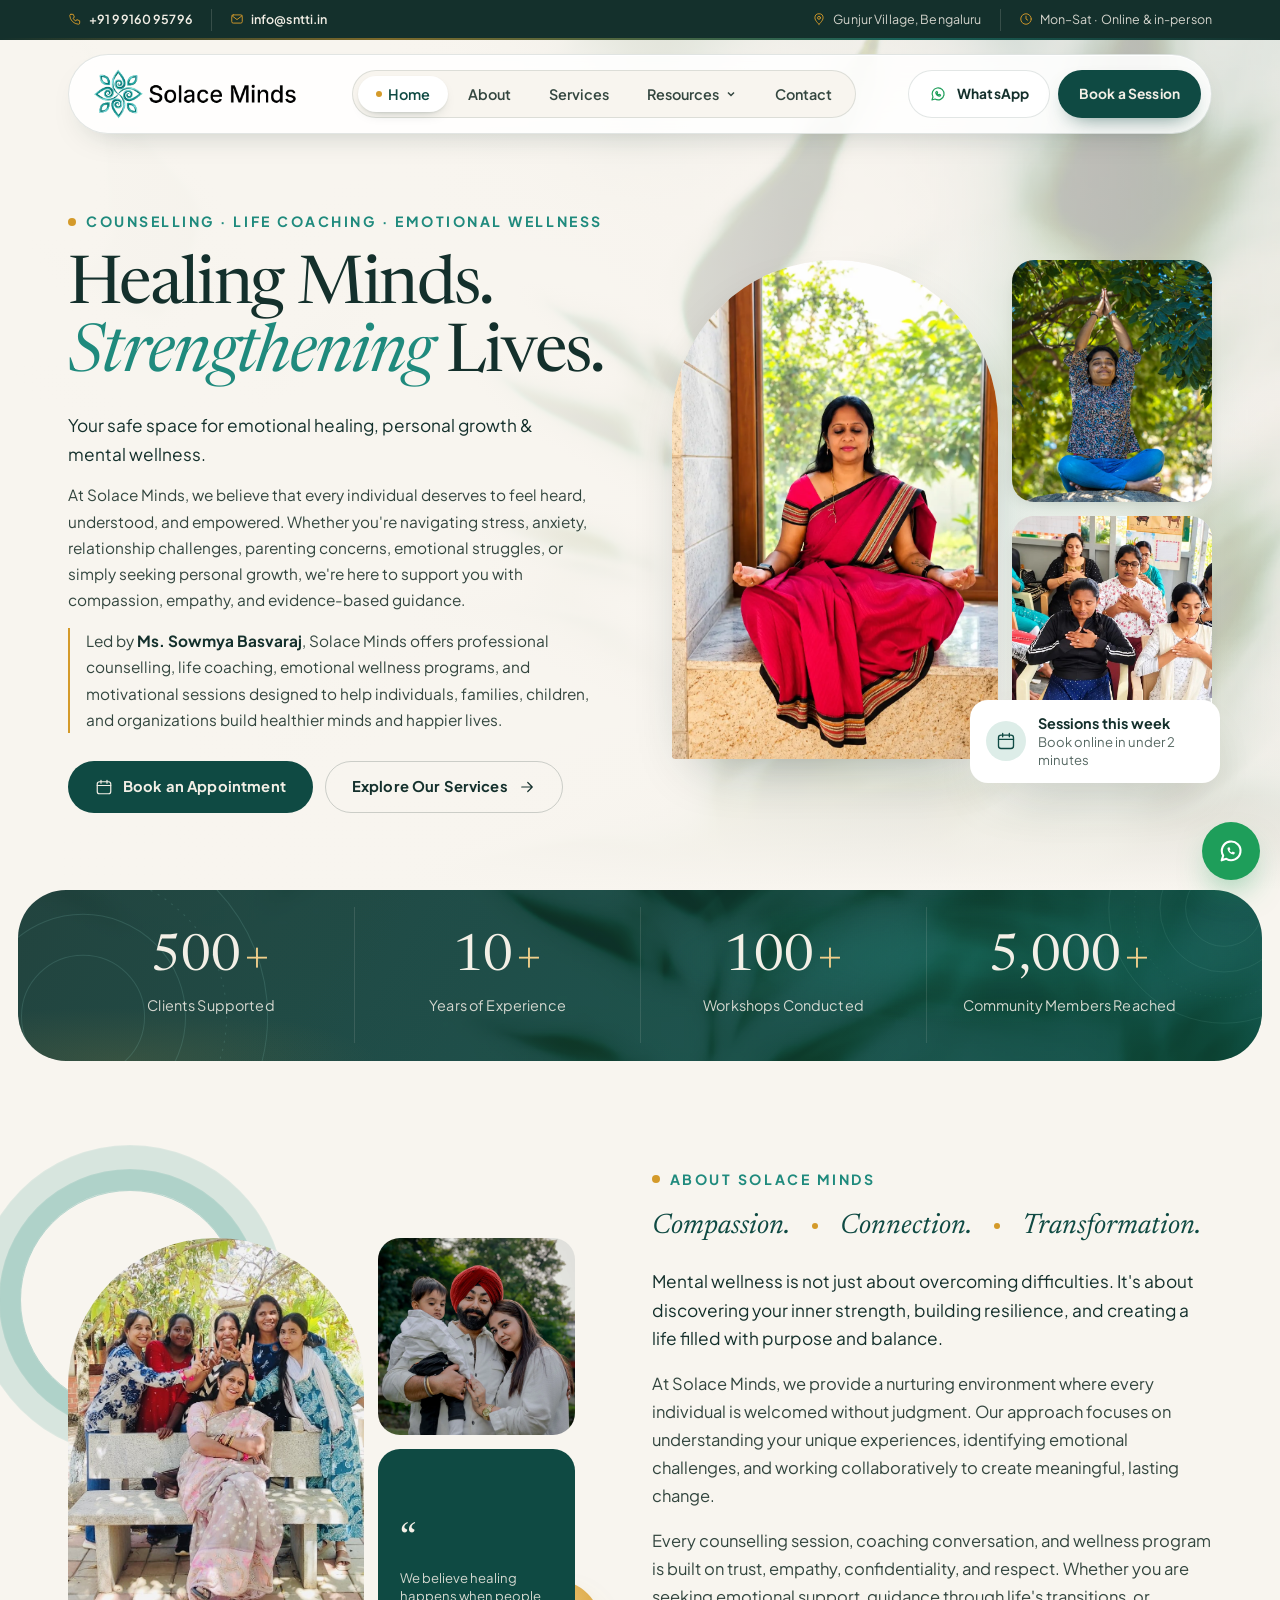
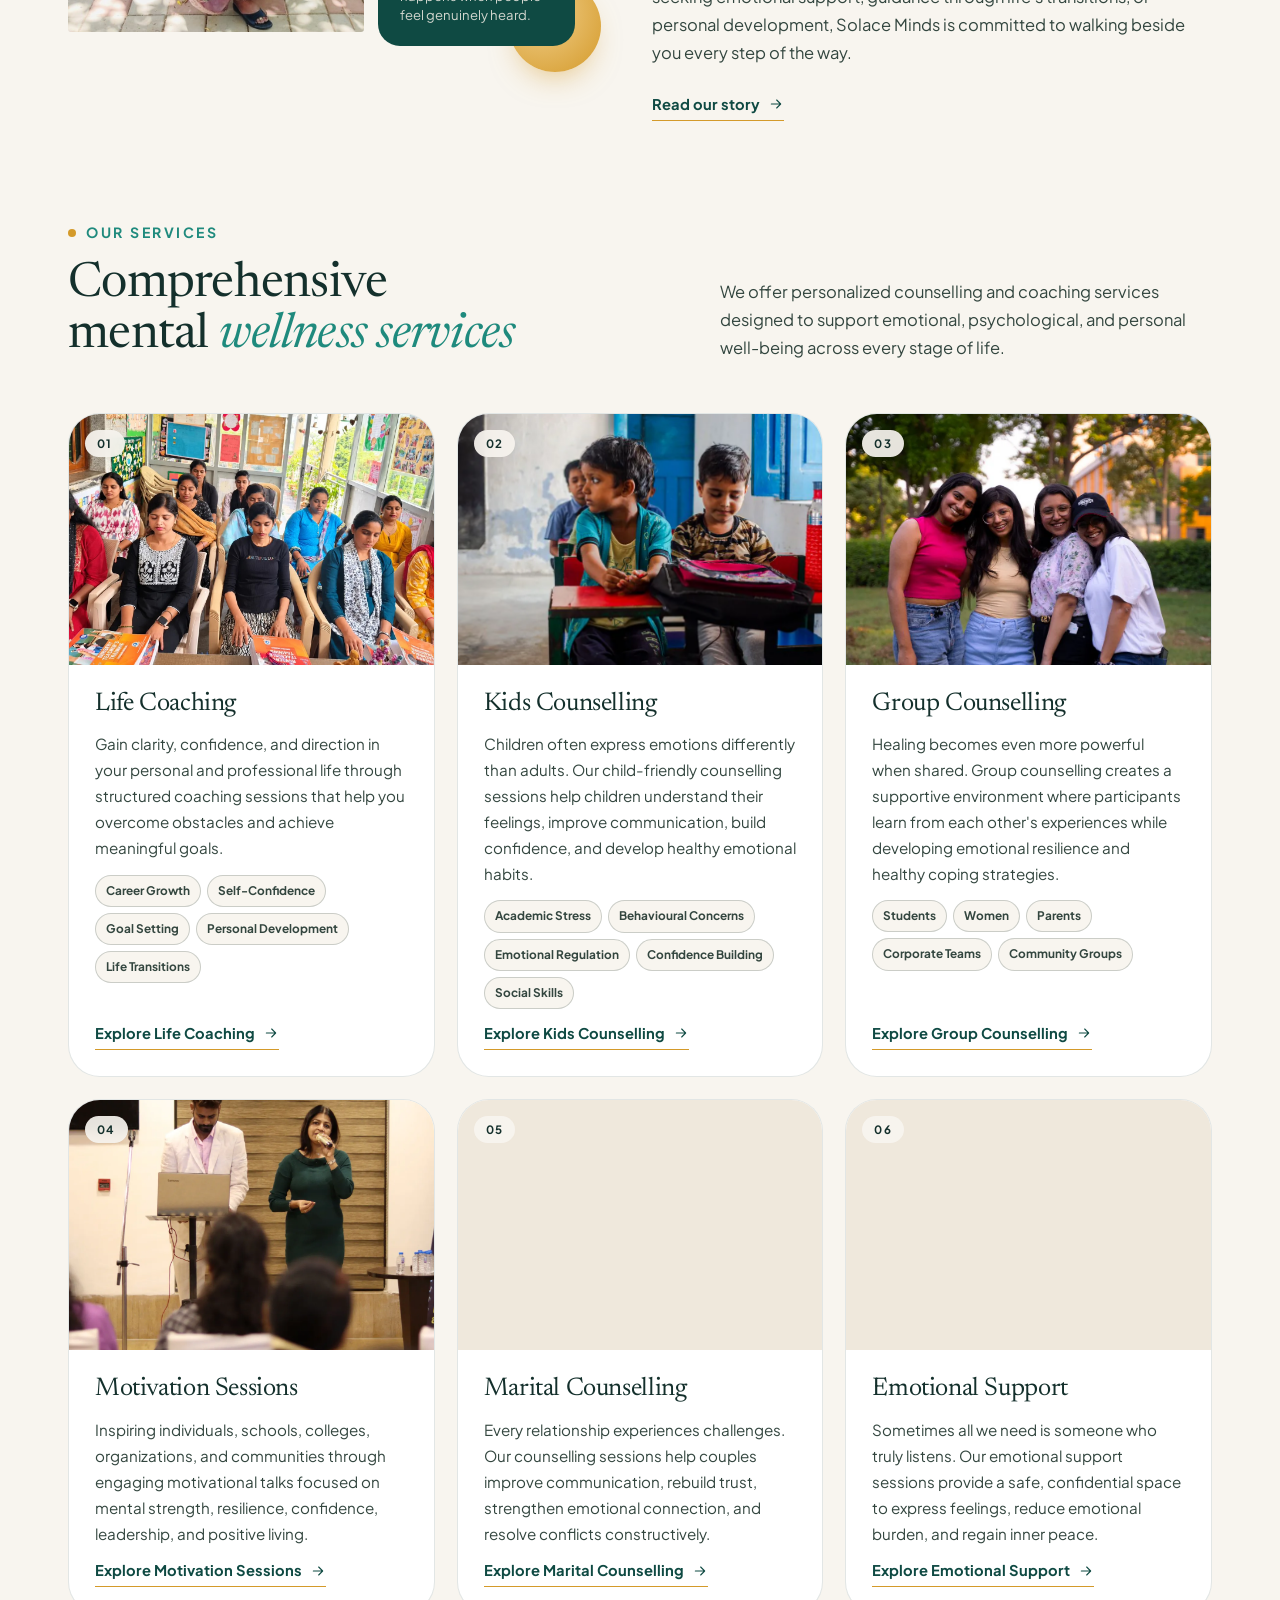
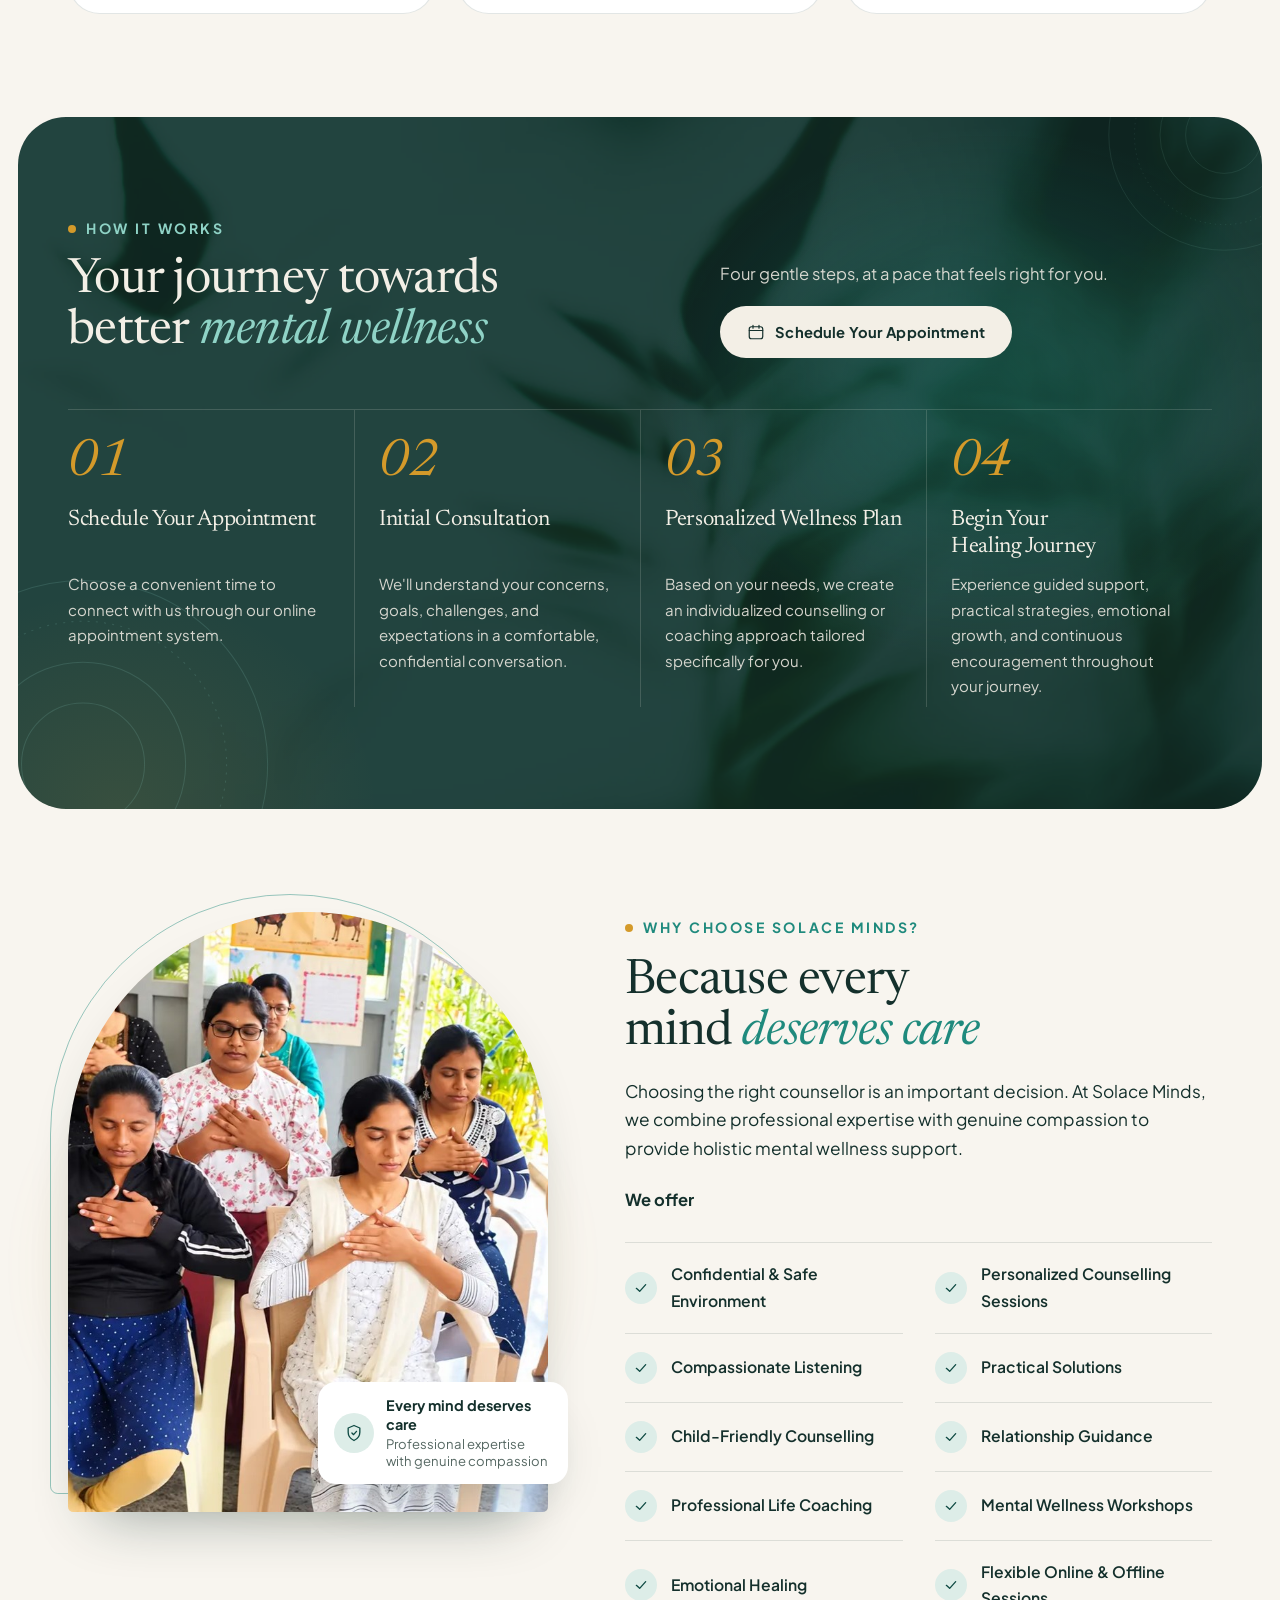
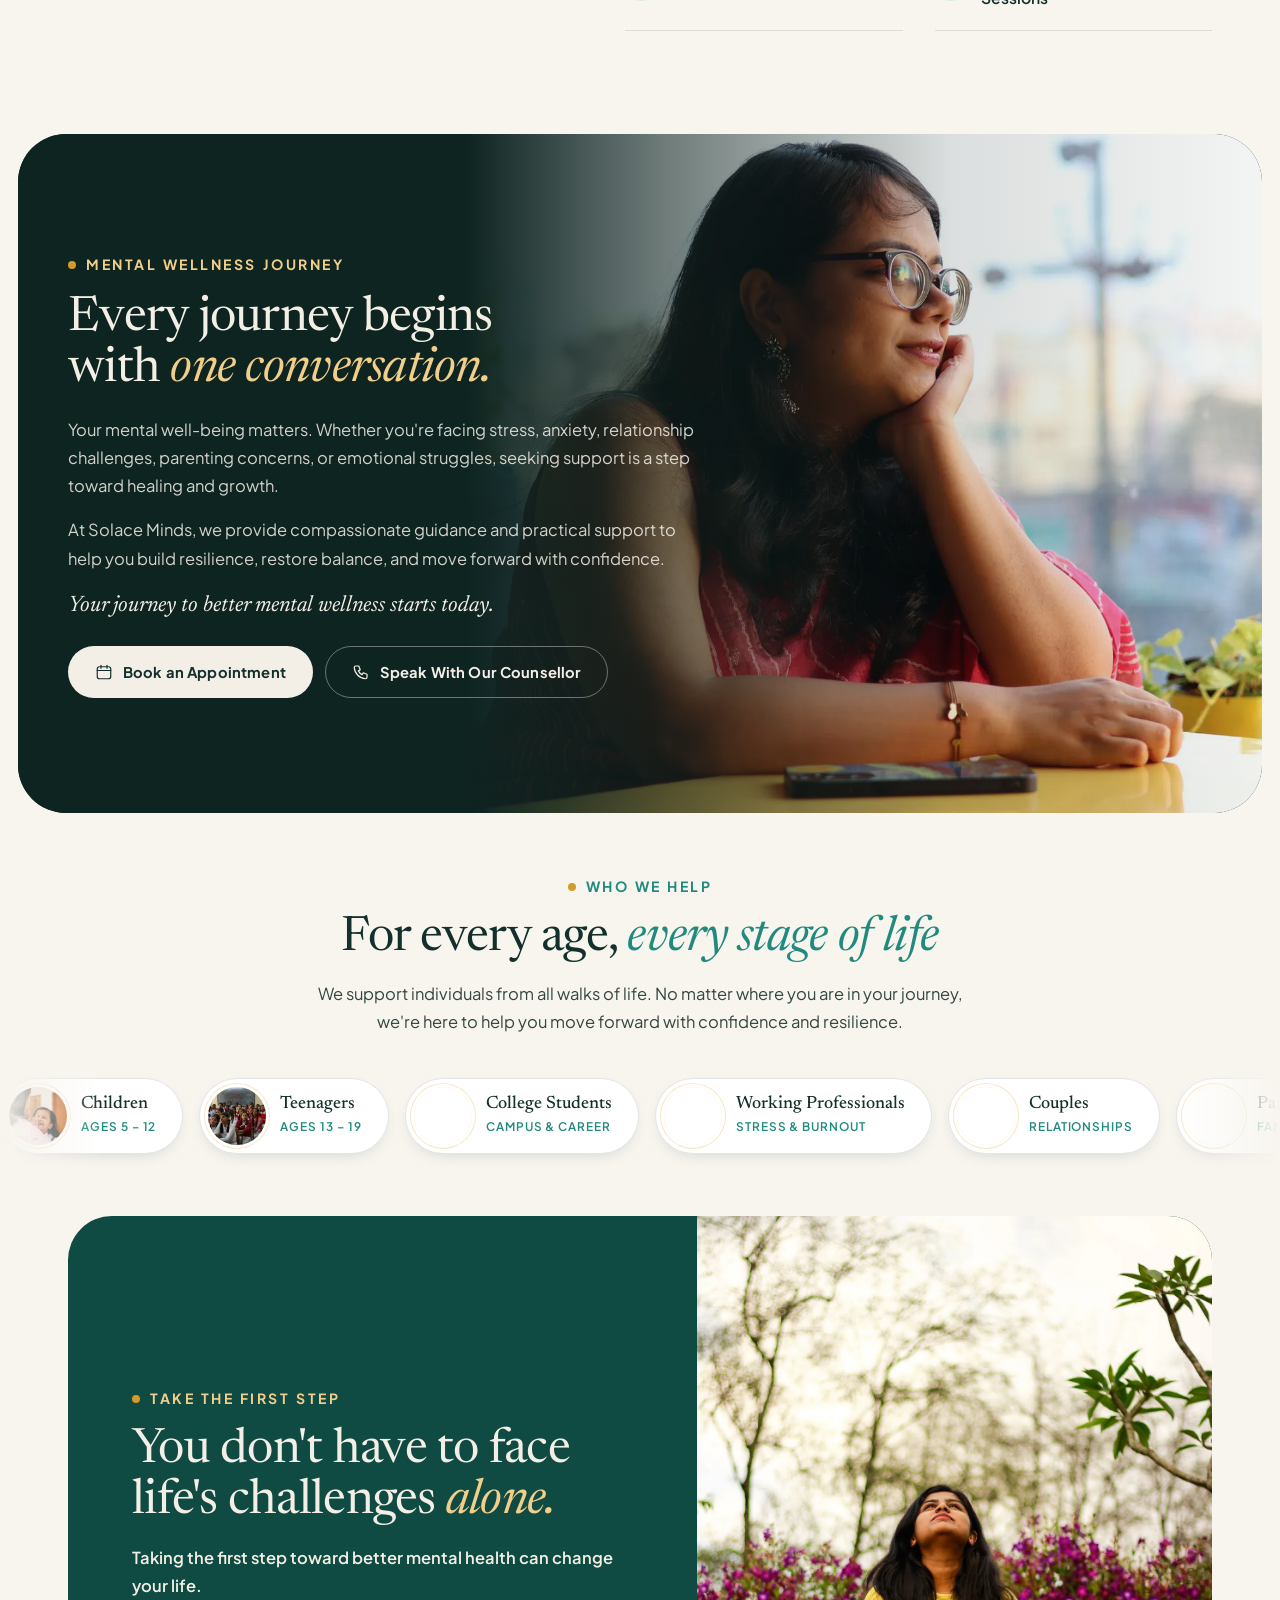
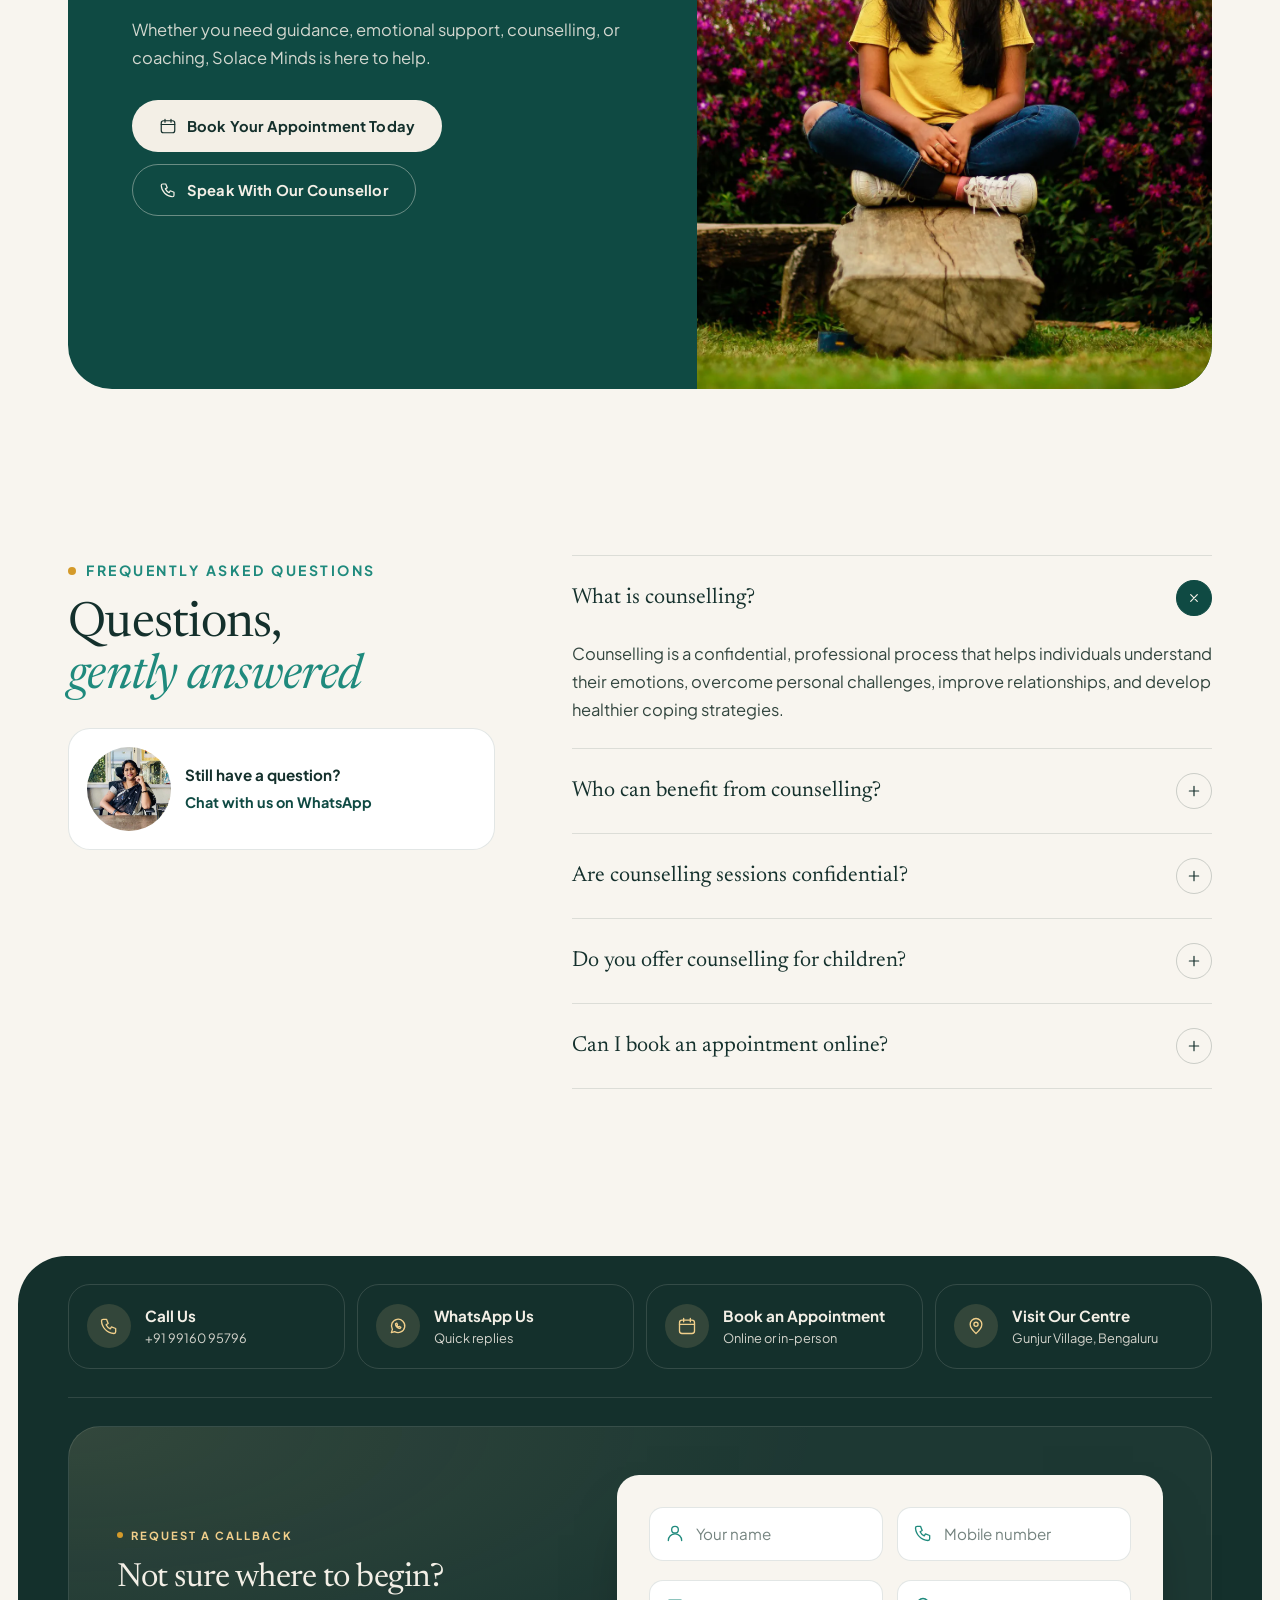
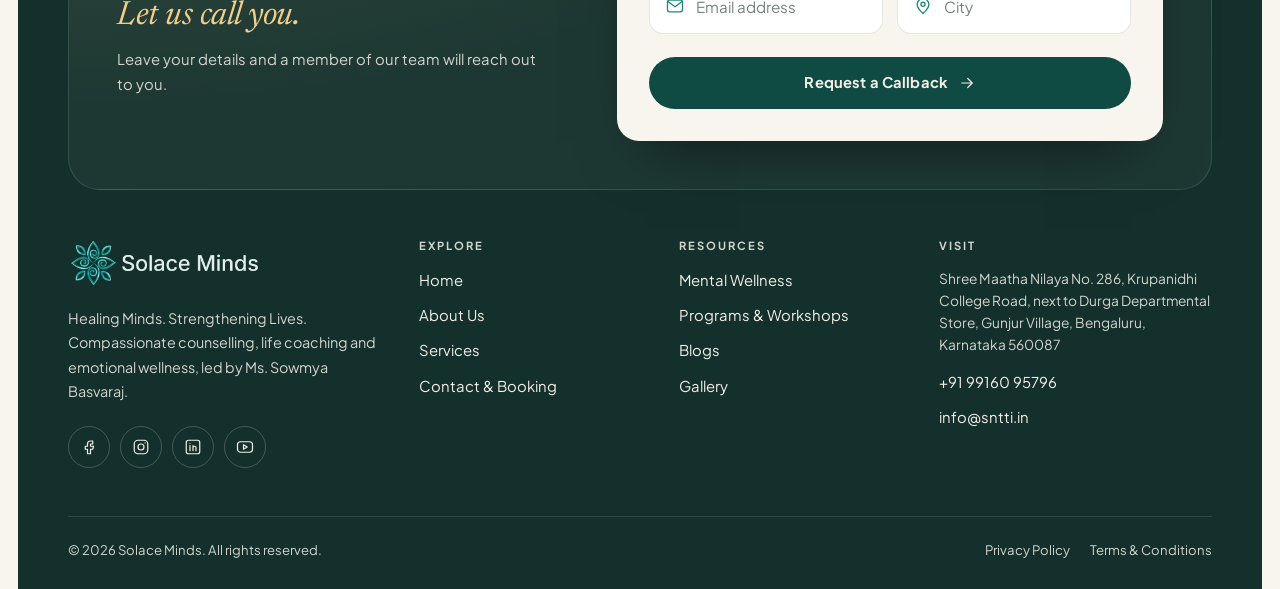
==== commit 7324b6ce: "compleated" ====
--- a/index.html
+++ b/index.html
@@ -61,7 +61,7 @@
       <h1 class="rv d1">Healing Minds. <em>Strengthening</em> Lives.</h1>
       <p class="lead rv d2">Your safe space for emotional healing, personal growth &amp; mental wellness.</p>
       <p class="body rv d2">At Solace Minds, we believe that every individual deserves to feel heard, understood, and empowered. Whether you're navigating stress, anxiety, relationship challenges, parenting concerns, emotional struggles, or simply seeking personal growth, we're here to support you with compassion, empathy, and evidence-based guidance.</p>
-      <p class="body rv d3">Led by <b style="color:var(--ink)">Ms. Sowmya Basvaraj</b>, Solace Minds offers professional counselling, life coaching, emotional wellness programs, and motivational sessions designed to help individuals, families, children, and organizations build healthier minds and happier lives.</p>
+      <p class="body rv d3">Led by <b>Ms. Sowmya Basvaraj</b>, Solace Minds offers professional counselling, life coaching, emotional wellness programs, and motivational sessions designed to help individuals, families, children, and organizations build healthier minds and happier lives.</p>
       <div class="ctas rv d3"><a class="btn btn-primary" href="contact.html#appointment"><svg viewBox="0 0 24 24" fill="none" stroke="currentColor" stroke-width="1.6" stroke-linecap="round" stroke-linejoin="round" aria-hidden="true"><rect x="3" y="5" width="18" height="16" rx="3"/><path d="M3 10h18M8 3v4M16 3v4"/></svg>Book an Appointment</a><a class="btn btn-ghost" href="services.html">Explore Our Services <svg viewBox="0 0 24 24" fill="none" stroke="currentColor" stroke-width="1.6" stroke-linecap="round" stroke-linejoin="round" aria-hidden="true"><path d="M5 12h14M13 6l6 6-6 6"/></svg></a></div>
     </div>
     <div class="hero-art">
@@ -74,12 +74,12 @@
   </div>
 </section>
 
-<section class="strip" aria-label="Our impact">
-  <div class="wrap">
-    <div class="st"><div class="num" data-count="500" data-suffix="+">500+</div><div class="lbl">Clients Supported</div></div>
-    <div class="st"><div class="num" data-count="10" data-suffix="+">10+</div><div class="lbl">Years of Experience</div></div>
-    <div class="st"><div class="num" data-count="100" data-suffix="+">100+</div><div class="lbl">Workshops Conducted</div></div>
-    <div class="st"><div class="num" data-count="5000" data-suffix="+">5,000+</div><div class="lbl">Community Members Reached</div></div>
+<section class="strip rounded-band band-deco" aria-label="Our impact">
+  <div class="wrap">
+    <div class="st"><div class="num" data-count="500" data-suffix="+">500<span class="sf">+</span></div><div class="lbl">Clients Supported</div></div>
+    <div class="st"><div class="num" data-count="10" data-suffix="+">10<span class="sf">+</span></div><div class="lbl">Years of Experience</div></div>
+    <div class="st"><div class="num" data-count="100" data-suffix="+">100<span class="sf">+</span></div><div class="lbl">Workshops Conducted</div></div>
+    <div class="st"><div class="num" data-count="5000" data-suffix="+">5,000<span class="sf">+</span></div><div class="lbl">Community Members Reached</div></div>
   </div>
 </section>
 
--- a/assets/css/style.css
+++ b/assets/css/style.css
@@ -855,6 +855,10 @@
   color: var(--ink-2)
 }
 
+.hero p.body b {
+  color: var(--ink)
+}
+
 .hero p.body+p.body {
   padding-left: 16px;
   border-left: 2px solid var(--haldi)
@@ -6261,3 +6265,266 @@
     justify-self: center
   }
 }
+
+/* plain page banners (Blogs, Gallery, Privacy): line the intro up with the heading, not below it */
+.p-hero .head-split {
+  align-items: center
+}
+
+.p-hero .head-split h1 {
+  margin-bottom: 0
+}
+
+/* home: impact stats band: four equal, centred stats */
+.strip.band-deco {
+  padding-block: clamp(10px, 1.4vw, 18px);
+  background: linear-gradient(120deg, var(--ink) 0%, var(--teal-d) 100%)
+}
+
+.strip .wrap {
+  grid-template-columns: repeat(4, minmax(0, 1fr))
+}
+
+.strip .st,
+.strip .st:first-child {
+  padding: 26px 16px;
+  text-align: center
+}
+
+.strip .num .sf {
+  margin-left: 2px;
+  color: #F1CF8B
+}
+
+.strip .lbl {
+  font-size: .9rem;
+  letter-spacing: .01em
+}
+
+@media (max-width: 1024px) {
+  .strip .wrap {
+    grid-template-columns: repeat(2, minmax(0, 1fr))
+  }
+
+  .strip .st:nth-child(3) {
+    padding-left: 16px
+  }
+}
+
+/* ---------- about: who we are ---------- */
+.wwa-grid {
+  display: grid;
+  grid-template-columns: minmax(0, 1fr) minmax(0, 1.05fr);
+  gap: clamp(40px, 6vw, 96px);
+  align-items: center
+}
+
+/* photo pairing: large arch + smaller overlapping photo */
+.wwa-media {
+  position: relative;
+  isolation: isolate;
+  padding: 0 clamp(40px, 6vw, 80px) clamp(56px, 7vw, 90px) 0
+}
+
+.wwa-media::before {
+  content: "";
+  position: absolute;
+  z-index: -1;
+  top: -18px;
+  left: -18px;
+  right: calc(clamp(40px, 6vw, 80px) + 18px);
+  bottom: calc(clamp(56px, 7vw, 90px) + 18px);
+  border-radius: 999px 999px var(--r) var(--r);
+  border: 1.5px solid rgba(31, 138, 125, .45);
+  pointer-events: none
+}
+
+.wwa-main {
+  aspect-ratio: 4/4.6;
+  box-shadow: 0 30px 60px -30px rgba(20, 48, 44, .45)
+}
+
+.wwa-sub {
+  position: absolute;
+  right: 0;
+  bottom: 0;
+  width: 52%;
+  aspect-ratio: 4/3;
+  border-radius: var(--r);
+  border: 6px solid var(--ivory);
+  box-shadow: var(--shadow)
+}
+
+.wwa-copy .lead {
+  color: var(--ink);
+  margin-bottom: 14px
+}
+
+.wwa-list {
+  list-style: none;
+  margin: 24px 0;
+  padding: 20px 0;
+  border-block: 1px solid var(--line);
+  display: grid;
+  grid-template-columns: repeat(2, minmax(0, 1fr));
+  gap: 14px 24px
+}
+
+.wwa-list li {
+  display: flex;
+  align-items: center;
+  gap: 12px;
+  font-weight: 600;
+  color: var(--ink)
+}
+
+.wwa-list svg {
+  width: 26px;
+  height: 26px;
+  flex: none;
+  padding: 5px;
+  border-radius: 50%;
+  background: var(--mint);
+  color: var(--teal-d)
+}
+
+@media (max-width: 900px) {
+  .wwa-grid {
+    grid-template-columns: 1fr
+  }
+
+  .wwa-media {
+    max-width: 520px;
+    width: 100%;
+    margin-inline: auto
+  }
+}
+
+@media (max-width: 480px) {
+  .wwa-list {
+    grid-template-columns: 1fr
+  }
+
+  .wwa-media::before {
+    top: -10px;
+    left: -10px
+  }
+}
+
+/* home: tighter spacing around "Who we help" */
+#who.sec:has(.aud-line) {
+  padding-block: clamp(48px, 5vw, 72px) clamp(16px, 2vw, 24px)
+}
+
+#who:has(.aud-line) .head {
+  margin-bottom: clamp(20px, 2.5vw, 32px)
+}
+
+#who .aud-line {
+  padding: 10px 0 14px
+}
+
+#who:has(.aud-line)+.sec-sm {
+  padding-top: clamp(16px, 2vw, 24px)
+}
+
+/* ---------- home hero: phone-only photo banner (desktop untouched) ---------- */
+@media (max-width: 680px) {
+  .hero {
+    margin-inline: 8px;
+    border-radius: 0 0 28px 28px;
+    padding-bottom: 40px;
+    margin-bottom: 12px
+  }
+
+  /* the meditation photo becomes the banner background */
+  .hero::before {
+    background: var(--ink) url("../img/socale-meditation.webp") 50% 0/100% auto no-repeat;
+    opacity: 1
+  }
+
+  /* deep green wash: light at the top so the photo shows, solid behind the text */
+  .hero::after {
+    /* stops follow the photo height (photo is 1152x1366, shown full width) so it melts into the green */
+    background: linear-gradient(180deg, rgba(14, 36, 33, .3) 0, rgba(14, 36, 33, .15) calc(30vw), rgba(14, 36, 33, .55) calc(62vw), rgba(14, 36, 33, .9) calc(92vw), var(--ink) calc(118vw - 19px))
+  }
+
+  /* the photo grid would repeat the background image */
+  .hero-art {
+    display: none
+  }
+
+  .hero-copy {
+    /* eyebrow lands where the photo starts fading */
+    padding-top: calc(80vw - 150px)
+  }
+
+  .hero .eyebrow {
+    color: #F1CF8B
+  }
+
+  .hero h1 {
+    color: var(--on-dark);
+    margin: 14px 0 16px
+  }
+
+  .hero h1 em {
+    color: #8FD3C6
+  }
+
+  .hero .lead {
+    color: var(--on-dark)
+  }
+
+  .hero p.body {
+    color: var(--on-dark-2)
+  }
+
+  .hero p.body b {
+    color: #fff
+  }
+
+  .hero .ctas {
+    margin-top: 24px
+  }
+
+  .hero .btn-primary {
+    background: var(--on-dark);
+    color: var(--ink)
+  }
+
+  .hero .btn-ghost {
+    color: var(--on-dark);
+    border-color: rgba(243, 239, 230, .4)
+  }
+}
+
+/* ---------- home "About" collage: phone spacing ---------- */
+@media (max-width: 680px) {
+  /* the heavy ring crowds the stats band above; the gold sun is enough on small screens */
+  .collage::before {
+    display: none
+  }
+
+  .collage {
+    margin-top: 8px
+  }
+
+  .collage .c {
+    padding: 16px 14px;
+    justify-content: center
+  }
+
+  .collage .c span {
+    font-size: .8rem;
+    line-height: 1.45
+  }
+}
+
+/* column that stays in view while its neighbour scrolls: desktop only */
+@media (min-width: 1025px) {
+  .sticky-col {
+    position: sticky;
+    top: 130px
+  }
+}
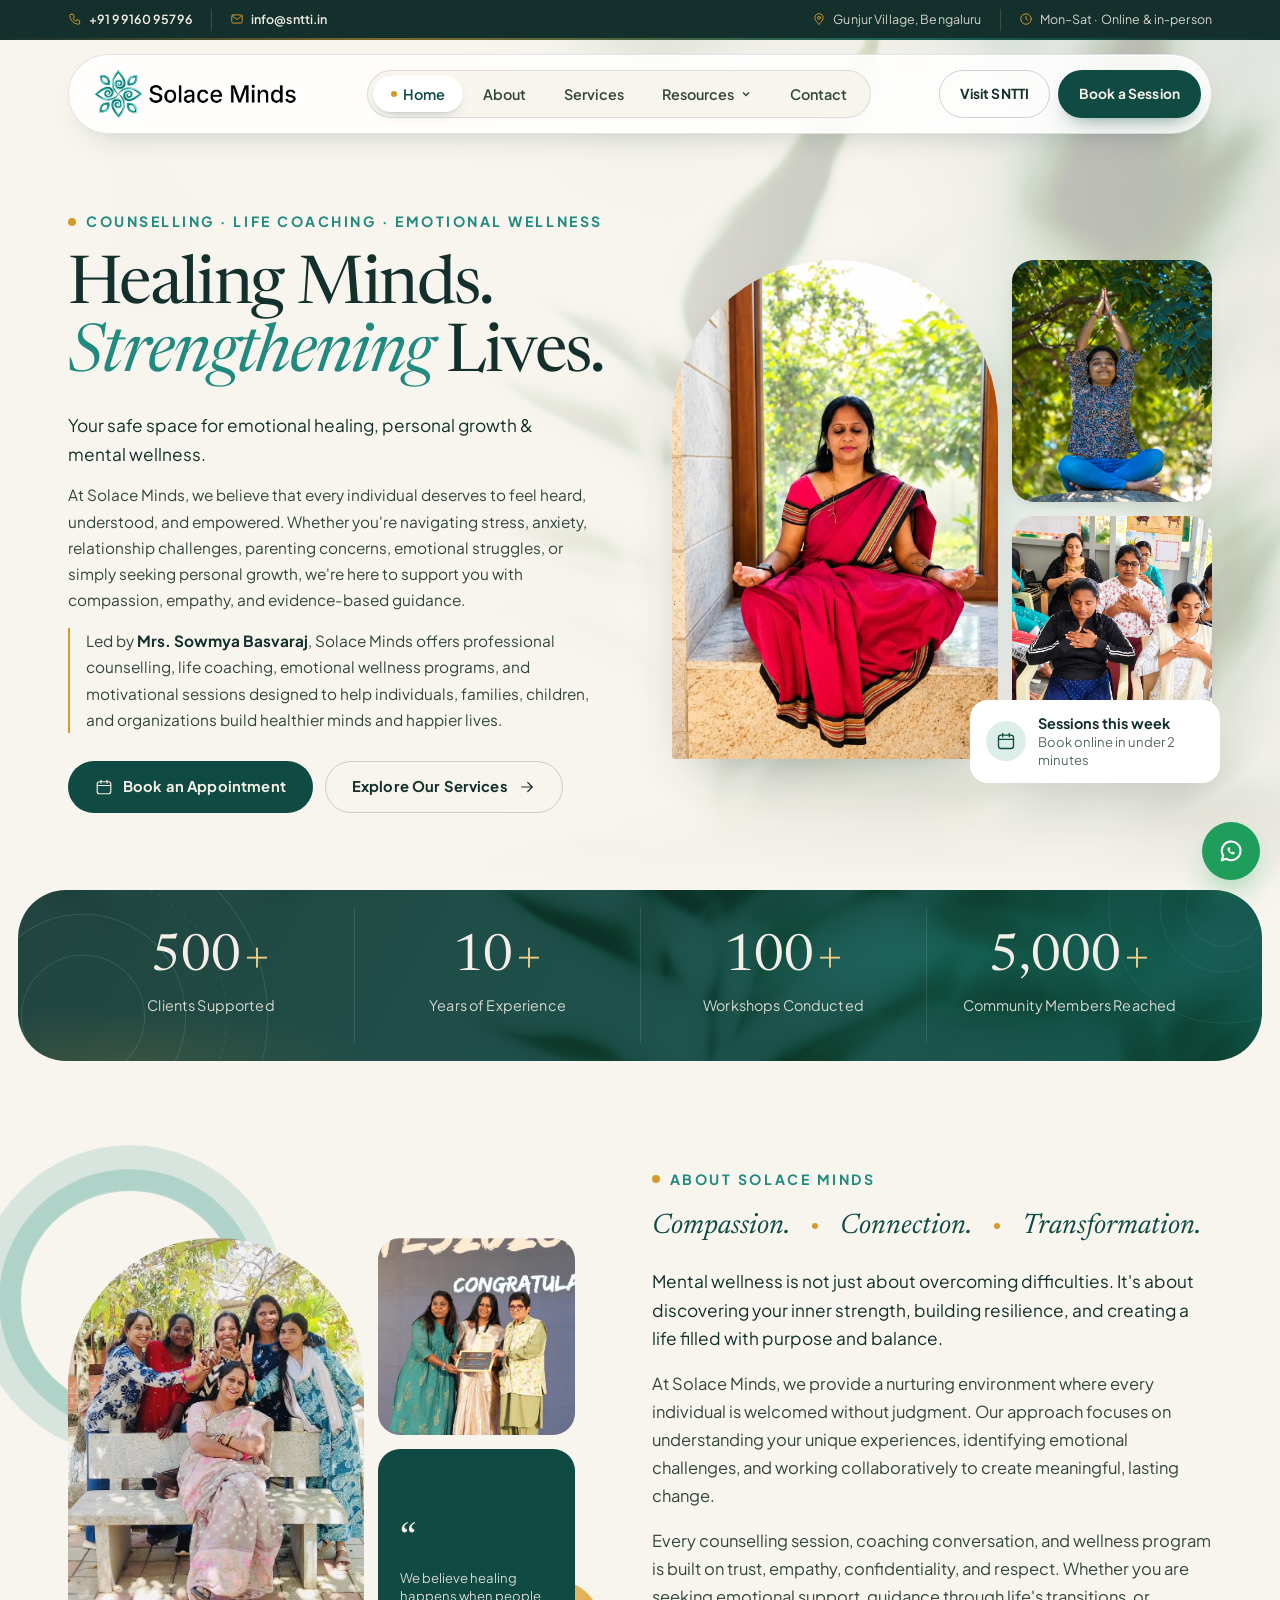
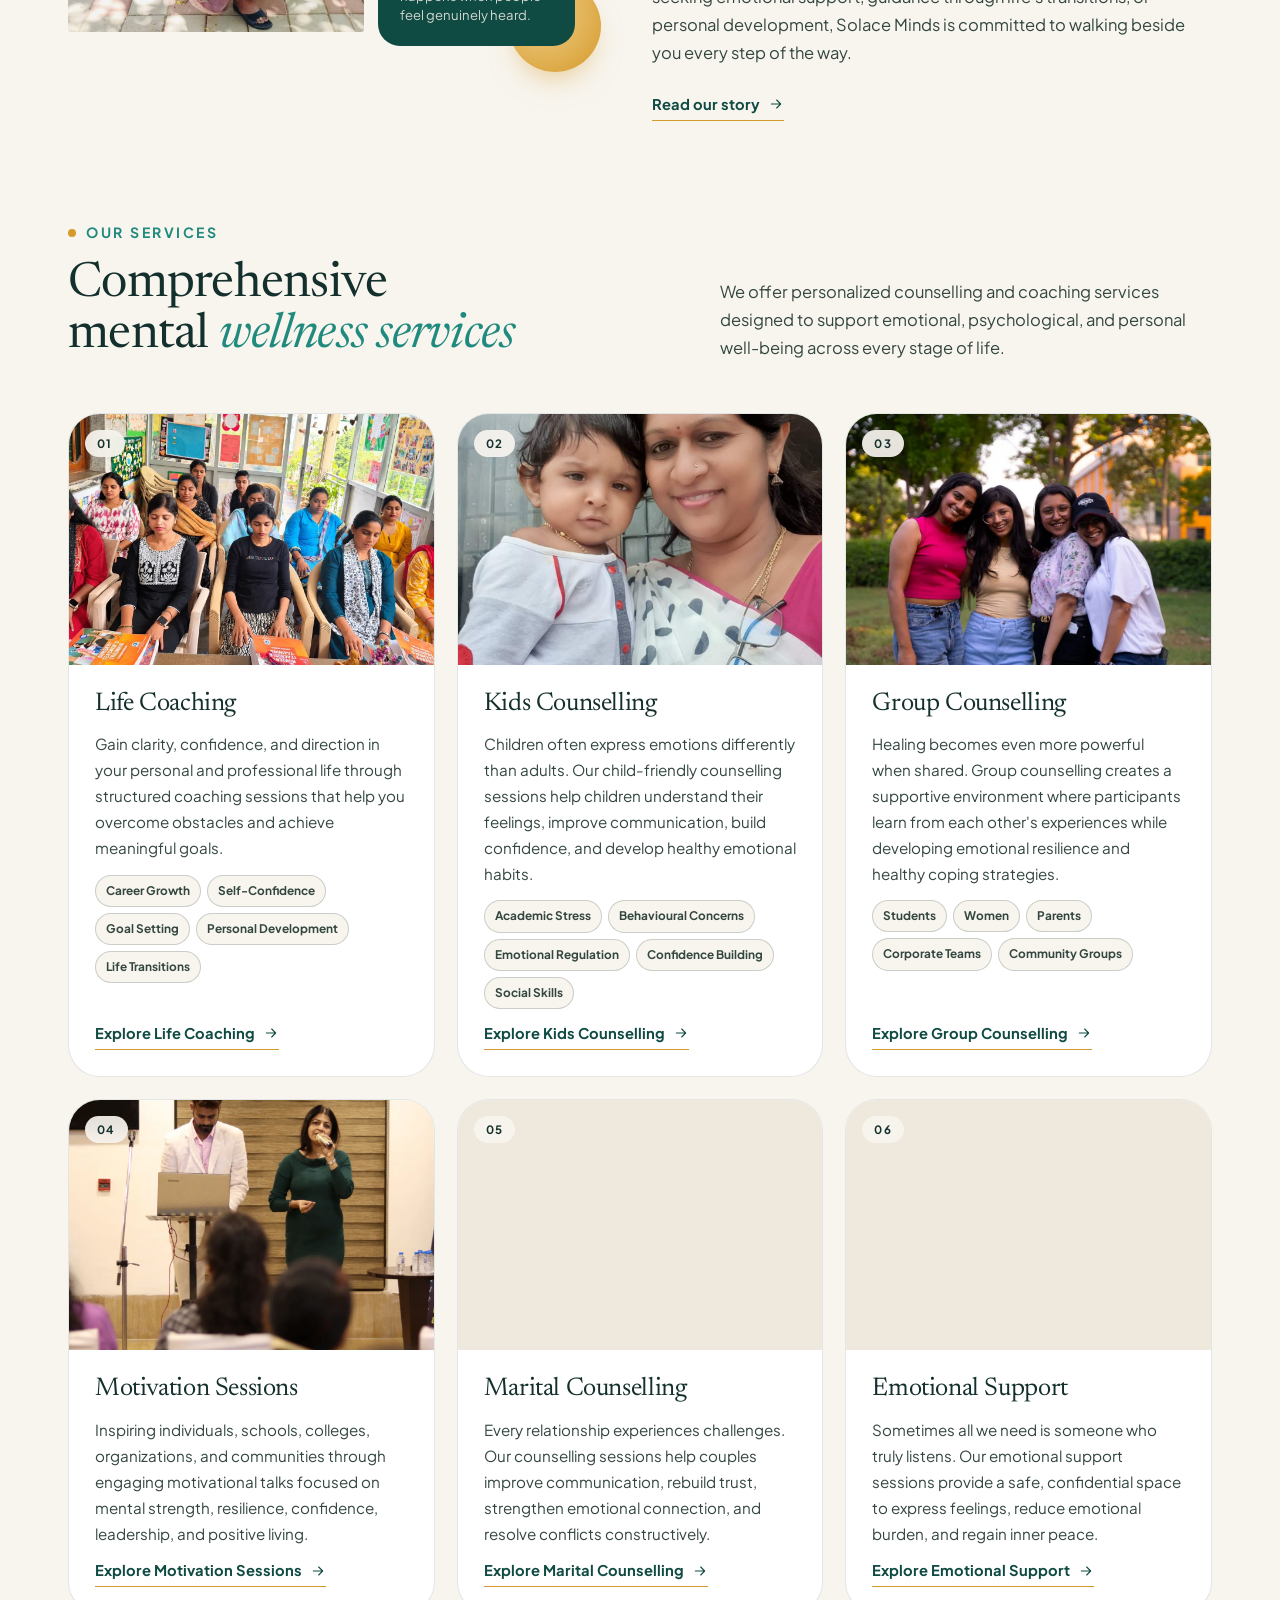
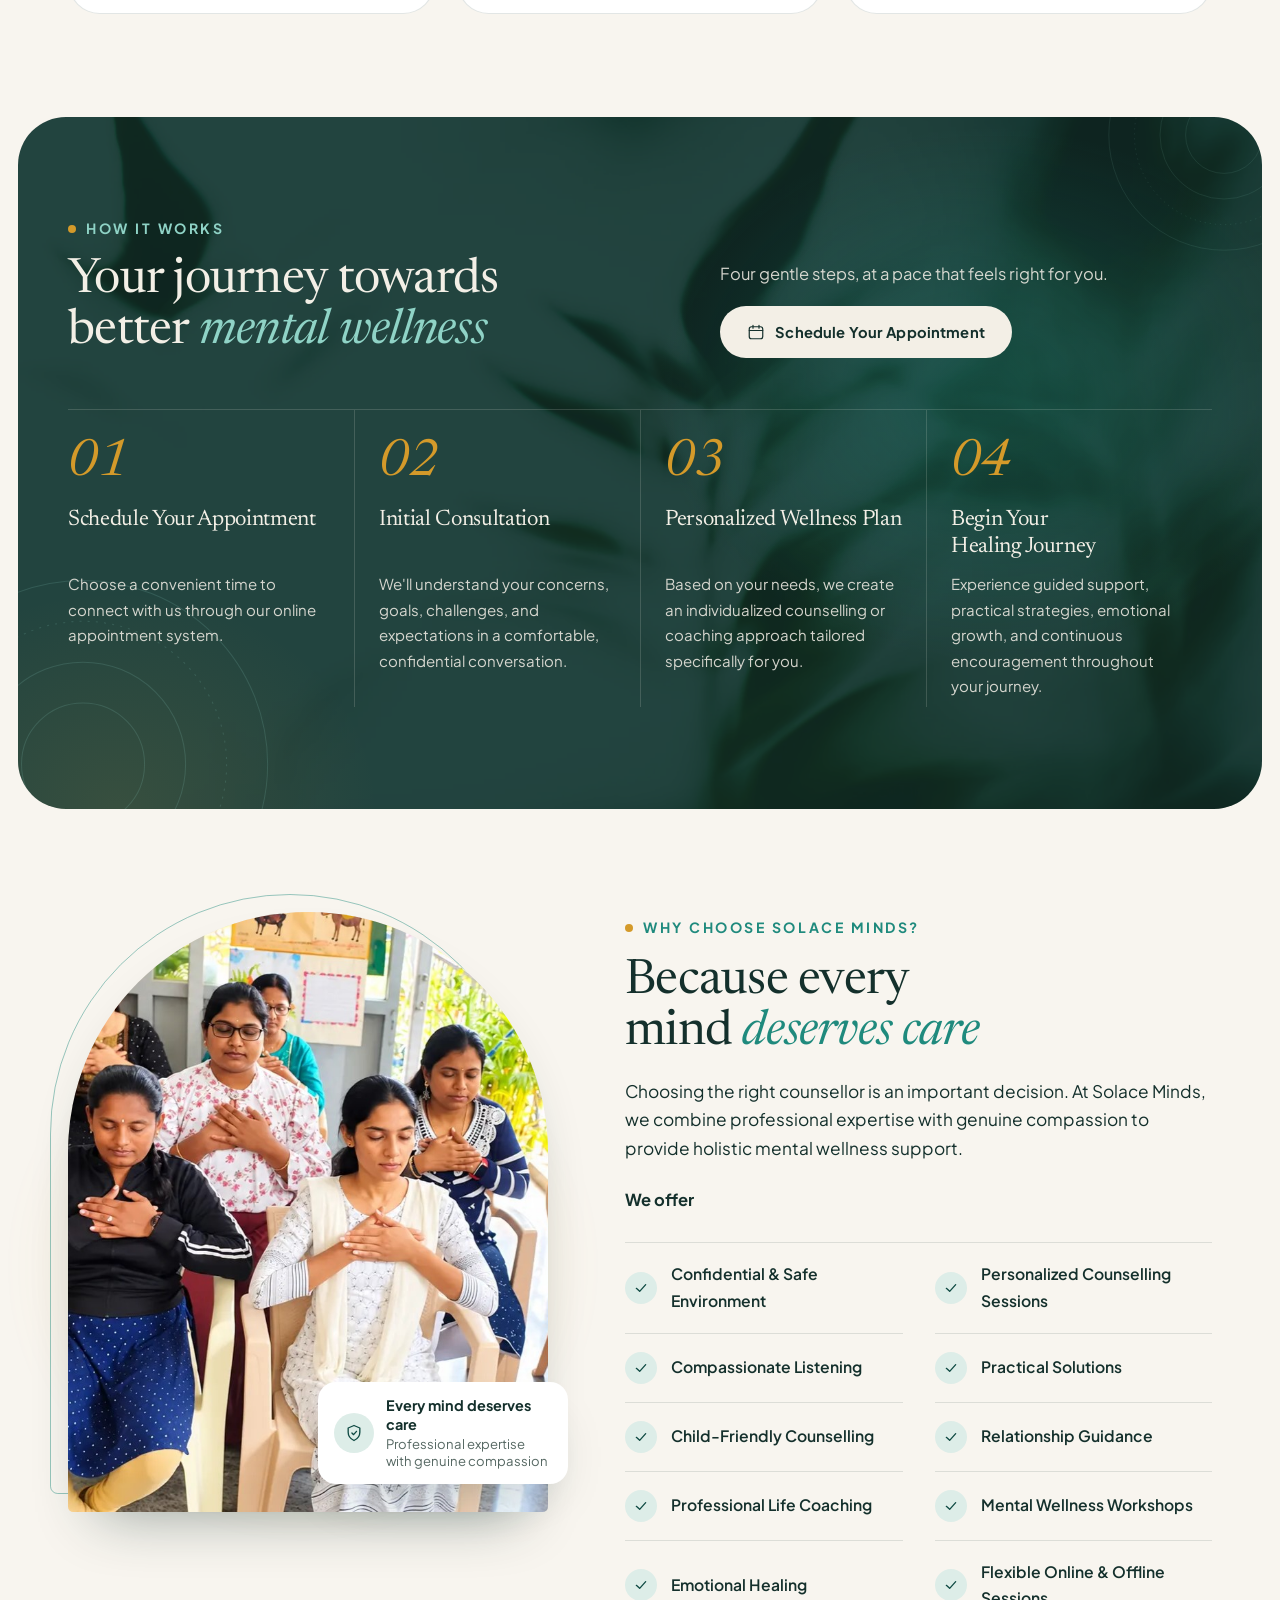
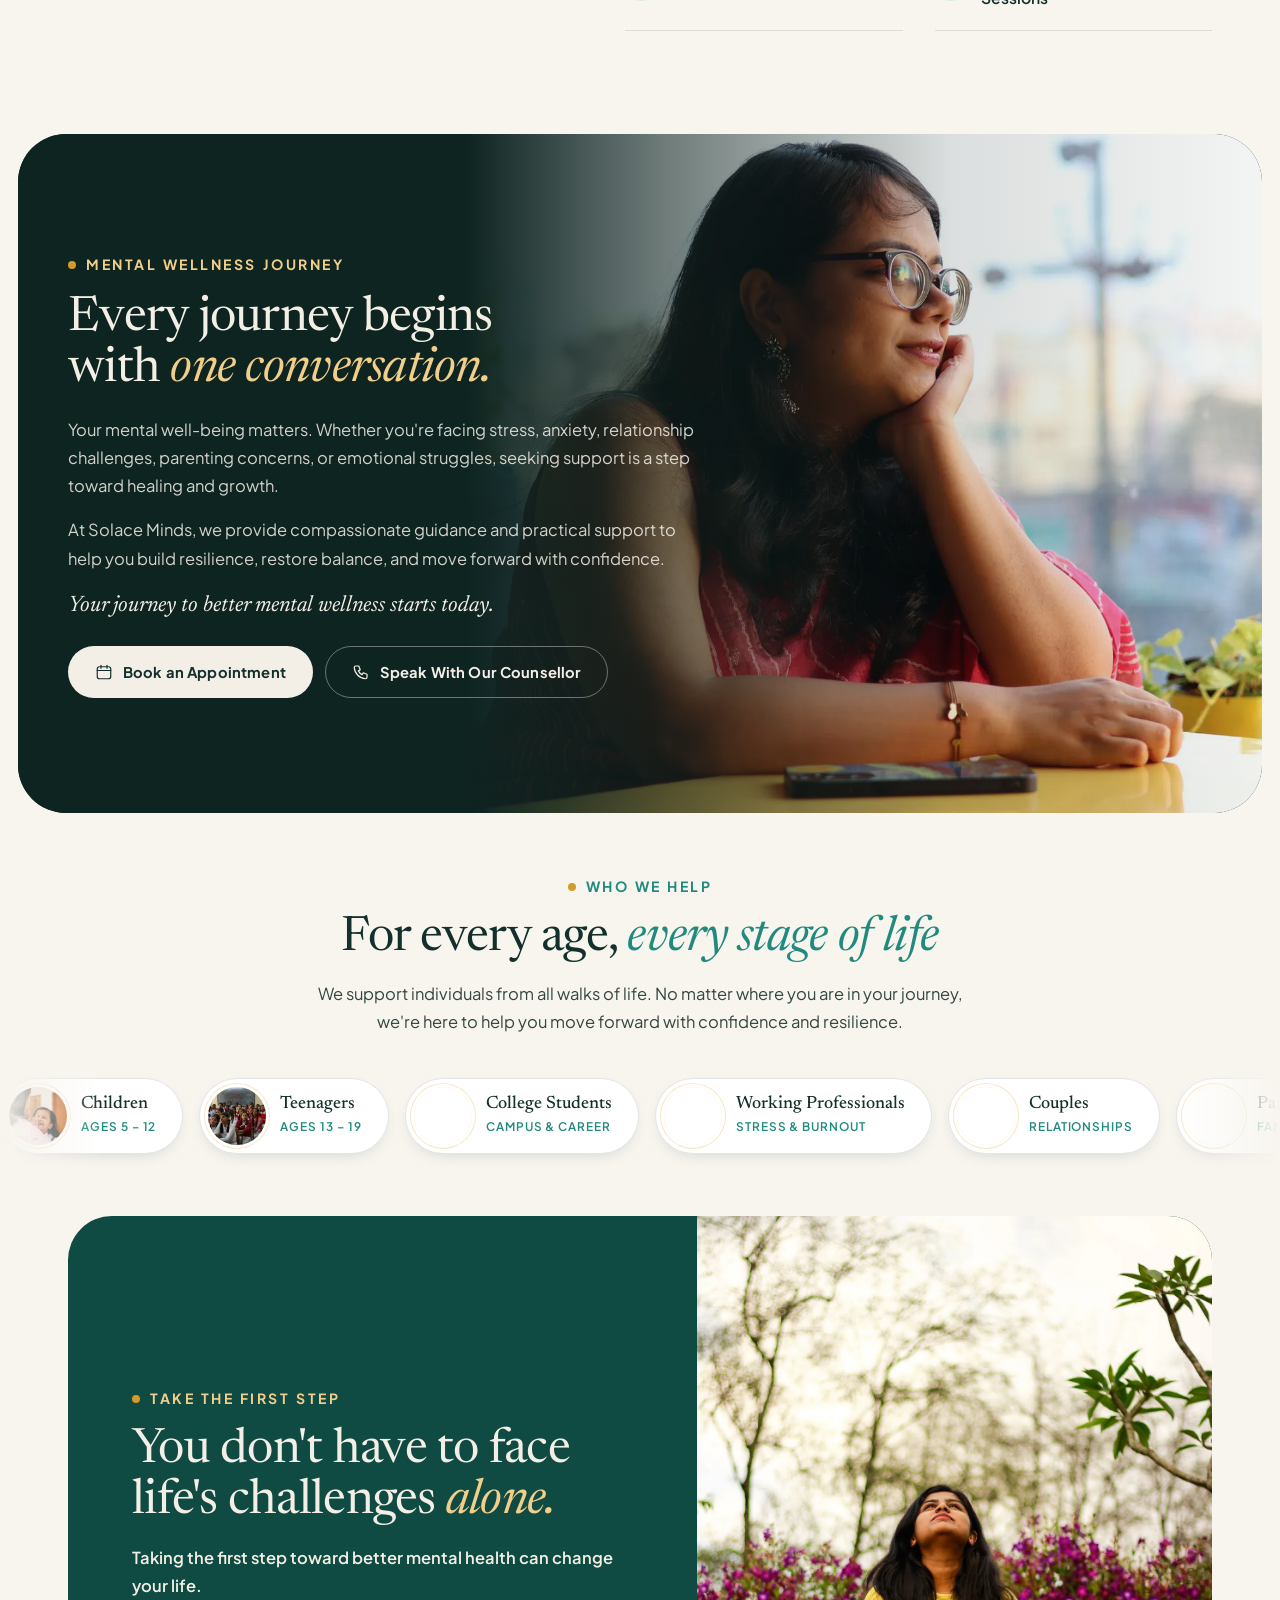
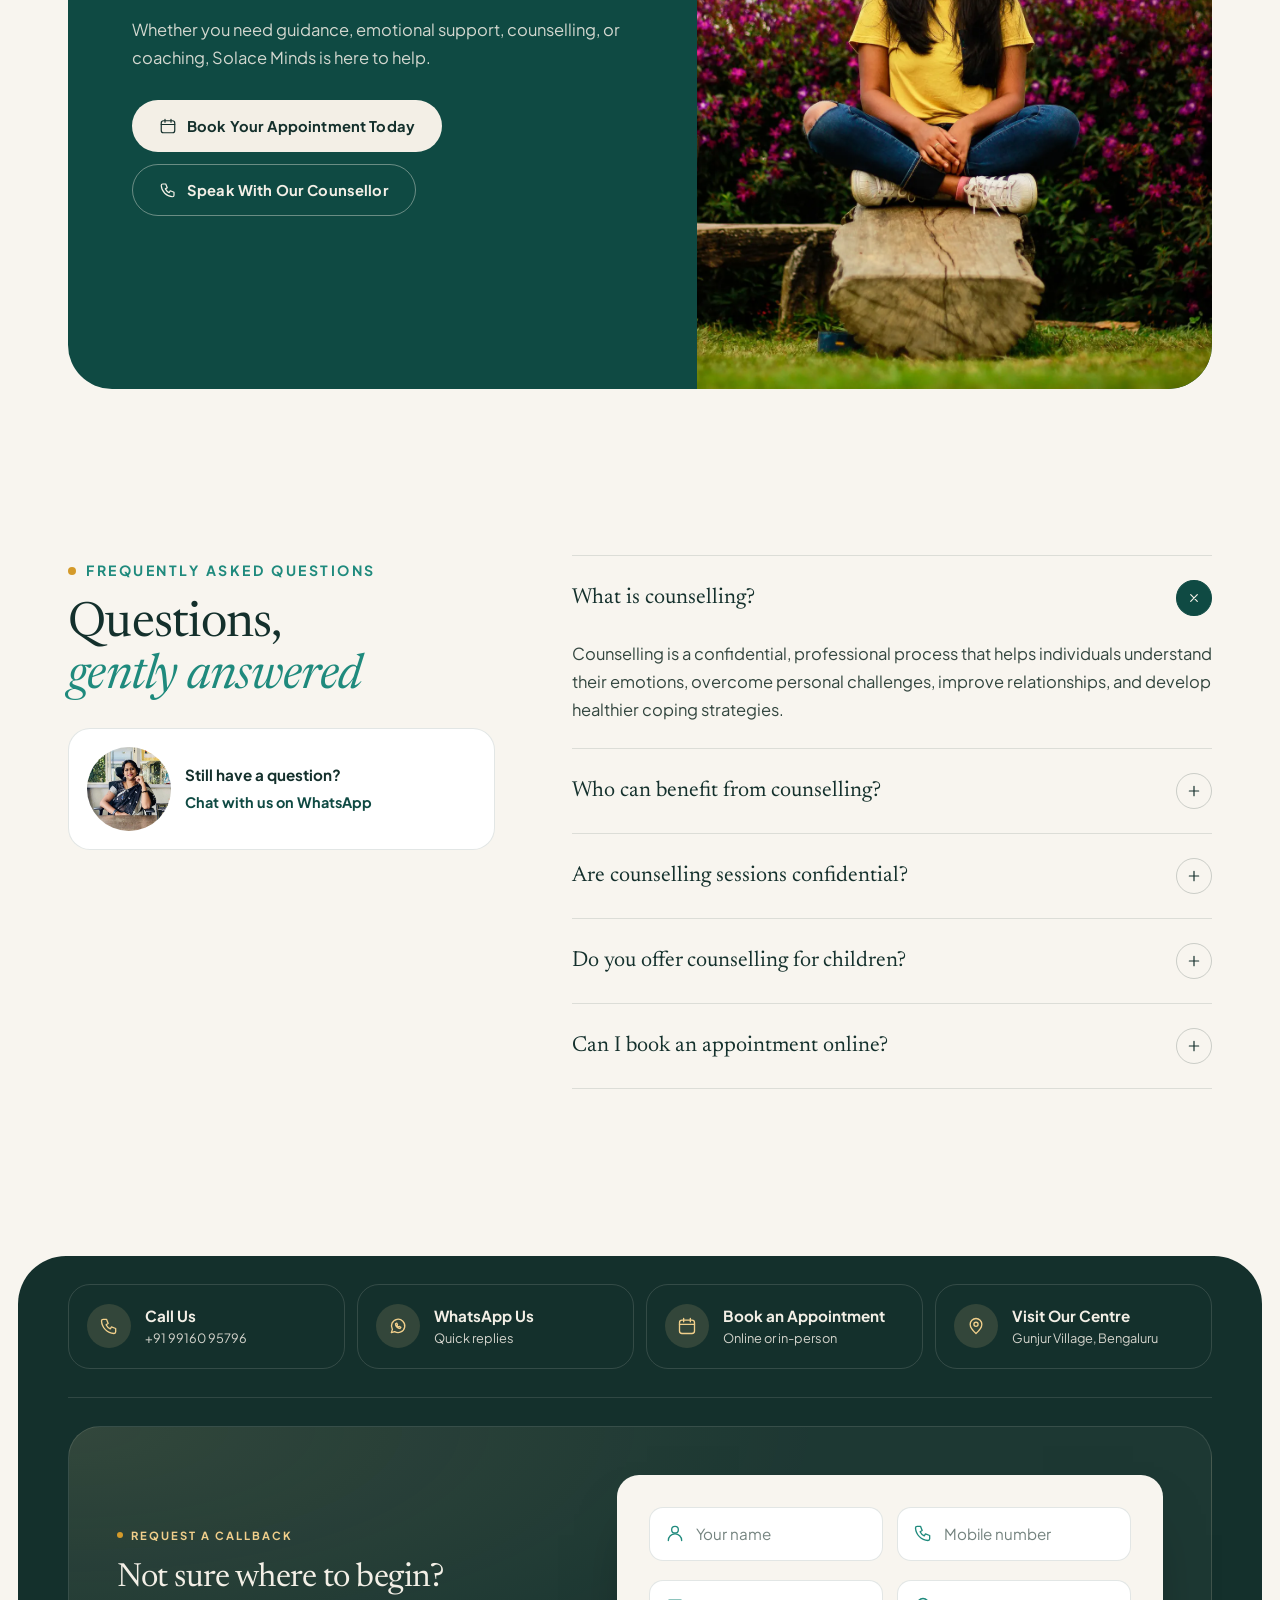
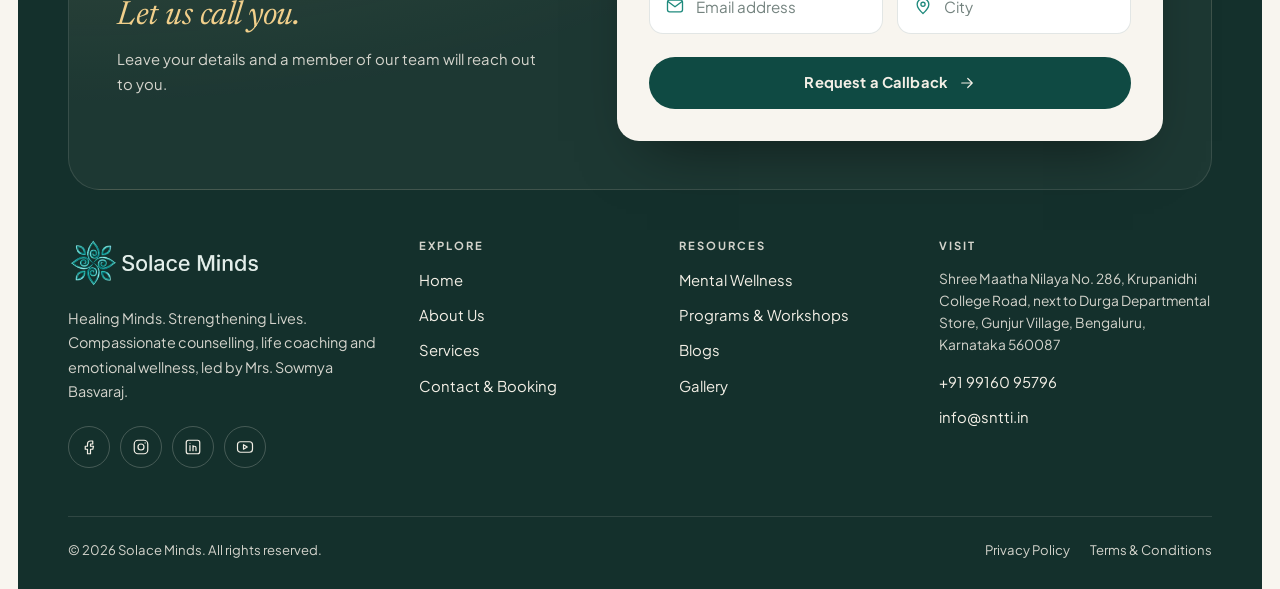
==== commit 08d25ccc: "final" ====
--- a/index.html
+++ b/index.html
@@ -4,12 +4,12 @@
 <meta charset="utf-8">
 <meta name="viewport" content="width=device-width, initial-scale=1, viewport-fit=cover">
 <title>Solace Minds | Counselling, Life Coaching &amp; Emotional Wellness in Bengaluru</title>
-<meta name="description" content="Compassionate counselling, life coaching, kids counselling, marital counselling and emotional support in Bengaluru, led by Ms. Sowmya Basvaraj.">
+<meta name="description" content="Compassionate counselling, life coaching, kids counselling, marital counselling and emotional support in Bengaluru, led by Mrs. Sowmya Basvaraj.">
 <meta name="theme-color" content="#14302C">
 <meta property="og:type" content="website">
 <meta property="og:site_name" content="Solace Minds">
 <meta property="og:title" content="Solace Minds | Counselling, Life Coaching &amp; Emotional Wellness in Bengaluru">
-<meta property="og:description" content="Compassionate counselling, life coaching, kids counselling, marital counselling and emotional support in Bengaluru, led by Ms. Sowmya Basvaraj.">
+<meta property="og:description" content="Compassionate counselling, life coaching, kids counselling, marital counselling and emotional support in Bengaluru, led by Mrs. Sowmya Basvaraj.">
 <meta property="og:image" content="assets/img/solace-minds-og-share.jpg">
 <link rel="icon" href="assets/img/favicon.png" type="image/png">
 <link rel="apple-touch-icon" href="assets/img/favicon.png">
@@ -35,7 +35,7 @@
       </ul>
     </nav>
     <div class="nav-cta">
-      <a class="btn btn-ghost btn-sm call" href="https://wa.me/919916095796" target="_blank" rel="noopener"><svg viewBox="0 0 24 24" fill="none" stroke="currentColor" stroke-width="1.6" stroke-linecap="round" stroke-linejoin="round" aria-hidden="true"><path d="M4 20l1.3-4A8 8 0 1 1 8 18.7Z"/><path d="M9 9.5c0 3 2.5 5.5 5.5 5.5l1-1.5-2-1-1 .8a4 4 0 0 1-1.8-1.8l.8-1-1-2Z"/></svg>WhatsApp</a>
+      <a class="btn btn-ghost btn-sm" href="https://sntti.in/" target="_blank" rel="noopener">Visit SNTTI</a>
       <a class="btn btn-primary btn-sm" href="contact.html#appointment">Book a Session</a>
       <button class="burger" id="burger" type="button" aria-label="Open menu" aria-expanded="false" aria-controls="mnav"><svg viewBox="0 0 24 24" fill="none" stroke="currentColor" stroke-width="1.7" stroke-linecap="round" stroke-linejoin="round" aria-hidden="true"><path d="M4 7h16M4 12h16M4 17h10"/></svg></button>
     </div>
@@ -48,6 +48,7 @@
   <div class="sub"><a href="mental-wellness.html">Mental Wellness</a><a href="workshops.html">Programs & Workshops</a><a href="blogs.html">Blogs</a><a href="gallery.html">Gallery</a></div>
   <div class="mnav-foot">
     <a class="btn btn-primary" href="contact.html#appointment"><svg viewBox="0 0 24 24" fill="none" stroke="currentColor" stroke-width="1.6" stroke-linecap="round" stroke-linejoin="round" aria-hidden="true"><rect x="3" y="5" width="18" height="16" rx="3"/><path d="M3 10h18M8 3v4M16 3v4"/></svg>Book an Appointment</a>
+    <a class="btn btn-ghost" href="https://sntti.in/" target="_blank" rel="noopener">Visit SNTTI</a>
     <a class="btn btn-wa" href="https://wa.me/919916095796" target="_blank" rel="noopener"><svg viewBox="0 0 24 24" fill="none" stroke="currentColor" stroke-width="1.6" stroke-linecap="round" stroke-linejoin="round" aria-hidden="true"><path d="M4 20l1.3-4A8 8 0 1 1 8 18.7Z"/><path d="M9 9.5c0 3 2.5 5.5 5.5 5.5l1-1.5-2-1-1 .8a4 4 0 0 1-1.8-1.8l.8-1-1-2Z"/></svg>Chat on WhatsApp</a>
     <a class="btn btn-ghost" href="tel:+919916095796"><svg viewBox="0 0 24 24" fill="none" stroke="currentColor" stroke-width="1.6" stroke-linecap="round" stroke-linejoin="round" aria-hidden="true"><path d="M5 4h4l2 5-2.5 1.5a11 11 0 0 0 5 5L15 13l5 2v4a2 2 0 0 1-2 2A16 16 0 0 1 3 6a2 2 0 0 1 2-2Z"/></svg>+91 99160 95796</a>
   </div>
@@ -61,7 +62,7 @@
       <h1 class="rv d1">Healing Minds. <em>Strengthening</em> Lives.</h1>
       <p class="lead rv d2">Your safe space for emotional healing, personal growth &amp; mental wellness.</p>
       <p class="body rv d2">At Solace Minds, we believe that every individual deserves to feel heard, understood, and empowered. Whether you're navigating stress, anxiety, relationship challenges, parenting concerns, emotional struggles, or simply seeking personal growth, we're here to support you with compassion, empathy, and evidence-based guidance.</p>
-      <p class="body rv d3">Led by <b>Ms. Sowmya Basvaraj</b>, Solace Minds offers professional counselling, life coaching, emotional wellness programs, and motivational sessions designed to help individuals, families, children, and organizations build healthier minds and happier lives.</p>
+      <p class="body rv d3">Led by <b>Mrs. Sowmya Basvaraj</b>, Solace Minds offers professional counselling, life coaching, emotional wellness programs, and motivational sessions designed to help individuals, families, children, and organizations build healthier minds and happier lives.</p>
       <div class="ctas rv d3"><a class="btn btn-primary" href="contact.html#appointment"><svg viewBox="0 0 24 24" fill="none" stroke="currentColor" stroke-width="1.6" stroke-linecap="round" stroke-linejoin="round" aria-hidden="true"><rect x="3" y="5" width="18" height="16" rx="3"/><path d="M3 10h18M8 3v4M16 3v4"/></svg>Book an Appointment</a><a class="btn btn-ghost" href="services.html">Explore Our Services <svg viewBox="0 0 24 24" fill="none" stroke="currentColor" stroke-width="1.6" stroke-linecap="round" stroke-linejoin="round" aria-hidden="true"><path d="M5 12h14M13 6l6 6-6 6"/></svg></a></div>
     </div>
     <div class="hero-art">
@@ -87,7 +88,7 @@
   <div class="wrap intro-grid">
     <div class="collage">
       <div class="ph a arch rv-img rv"><img src="assets/img/sntti-wellness-11.jpeg" alt="A counsellor offering support to a client" loading="lazy" decoding="async"></div>
-      <div class="ph b rv-img rv d1" style="border-radius:var(--r)"><img src="assets/img/solace-minds-family-time-together.webp" alt="An Indian family enjoying time together in a park" loading="lazy" decoding="async"></div>
+      <div class="ph b rv-img rv d1" style="border-radius:var(--r)"><img src="assets/img/awards/women celebrating-a-certificate-of-honour.webp" alt="An Indian family enjoying time together in a park" loading="lazy" decoding="async"></div>
       <div class="c rv d2"><b>“</b><span>We believe healing happens when people feel genuinely heard.</span></div>
     </div>
     <div>
@@ -111,7 +112,7 @@
   <div class="ph"><img src="assets/img/sunlit-nursery-teacher-training.jpg" alt="A young man talking with a counsellor" loading="lazy" decoding="async"><span class="num-badge">01</span></div>
   <div class="body"><h3>Life Coaching</h3><p>Gain clarity, confidence, and direction in your personal and professional life through structured coaching sessions that help you overcome obstacles and achieve meaningful goals.</p><ul class="tags"><li>Career Growth</li><li>Self-Confidence</li><li>Goal Setting</li><li>Personal Development</li><li>Life Transitions</li></ul><a class="link" href="services.html#life-coaching">Explore Life Coaching <svg viewBox="0 0 24 24" fill="none" stroke="currentColor" stroke-width="1.6" stroke-linecap="round" stroke-linejoin="round" aria-hidden="true"><path d="M5 12h14M13 6l6 6-6 6"/></svg></a></div>
 </article><article class="svc-card rv d1">
-  <div class="ph"><img src="assets/img/solace-minds-school-workshop.webp" alt="Indian schoolchildren smiling in their classroom" loading="lazy" decoding="async"><span class="num-badge">02</span></div>
+  <div class="ph"><img src="assets/img/kids-counselling.jpg" alt="Indian schoolchildren smiling in their classroom" loading="lazy" decoding="async"><span class="num-badge">02</span></div>
   <div class="body"><h3>Kids Counselling</h3><p>Children often express emotions differently than adults. Our child-friendly counselling sessions help children understand their feelings, improve communication, build confidence, and develop healthy emotional habits.</p><ul class="tags"><li>Academic Stress</li><li>Behavioural Concerns</li><li>Emotional Regulation</li><li>Confidence Building</li><li>Social Skills</li></ul><a class="link" href="services.html#kids-counselling">Explore Kids Counselling <svg viewBox="0 0 24 24" fill="none" stroke="currentColor" stroke-width="1.6" stroke-linecap="round" stroke-linejoin="round" aria-hidden="true"><path d="M5 12h14M13 6l6 6-6 6"/></svg></a></div>
 </article><article class="svc-card rv d2">
   <div class="ph"><img src="assets/img/solace-minds-friends-emotional-wellness.webp" alt="A group of friends smiling together outdoors" loading="lazy" decoding="async"><span class="num-badge">03</span></div>
@@ -226,7 +227,7 @@
     <div class="f-main">
       <div>
         <img class="logo" src="assets/img/logo-dark.png" alt="Solace Minds" width="332" height="86" loading="lazy">
-        <p>Healing Minds. Strengthening Lives. Compassionate counselling, life coaching and emotional wellness, led by Ms. Sowmya Basvaraj.</p>
+        <p>Healing Minds. Strengthening Lives. Compassionate counselling, life coaching and emotional wellness, led by Mrs. Sowmya Basvaraj.</p>
         <div class="socials">
           <a href="#" aria-label="Facebook"><svg viewBox="0 0 24 24" fill="none" stroke="currentColor" stroke-width="1.6" stroke-linecap="round" stroke-linejoin="round" aria-hidden="true"><path d="M14 8h3V4h-3a4 4 0 0 0-4 4v3H7v4h3v6h4v-6h3l1-4h-4V8Z"/></svg></a>
           <a href="https://www.instagram.com/solaceminds.blr/" target="_blank" rel="noopener" aria-label="Instagram"><svg viewBox="0 0 24 24" fill="none" stroke="currentColor" stroke-width="1.6" stroke-linecap="round" stroke-linejoin="round" aria-hidden="true"><rect x="3" y="3" width="18" height="18" rx="5"/><circle cx="12" cy="12" r="4"/><path d="M17.5 6.5h.01"/></svg></a>
--- a/assets/css/style.css
+++ b/assets/css/style.css
@@ -5,6 +5,7 @@
    (arched window) as the recurring frame for photography.
    ===================================================================== */
 :root {
+  --tb: 40px;
   --ivory: #F8F5EF;
   --sand: #EFE8DC;
   --paper: #FFFFFF;
@@ -46,7 +47,7 @@
 
 html {
   scroll-behavior: smooth;
-  scroll-padding-top: 118px;
+  scroll-padding-top: calc(118px + var(--tb));
   -webkit-text-size-adjust: 100%
 }
 
@@ -354,7 +355,7 @@
 /* floating pill header: transparent sticky shell, white rounded bar inside */
 .site-head {
   position: sticky;
-  top: 0;
+  top: var(--tb);
   z-index: 50;
   padding: 14px var(--gut);
   transition: padding .35s
@@ -383,7 +384,9 @@
   color: var(--on-dark-2);
   font-size: .78rem;
   letter-spacing: .01em;
-  position: relative;
+  position: sticky;
+  top: 0;
+  z-index: 51;
   overflow: hidden
 }
 
@@ -1633,7 +1636,7 @@
 
 .why-media {
   position: sticky;
-  top: 120px
+  top: calc(120px + var(--tb))
 }
 
 .why-media .ph {
@@ -2038,7 +2041,7 @@
 
 .faq-aside {
   position: sticky;
-  top: 120px
+  top: calc(120px + var(--tb))
 }
 
 .faq-aside .help {
@@ -2795,7 +2798,7 @@
 
 .portrait {
   position: sticky;
-  top: 120px;
+  top: calc(120px + var(--tb));
   isolation: isolate
 }
 
@@ -3005,7 +3008,7 @@
 /* section tabs: solid cream band under the header, simple underline tabs */
 .subnav {
   position: sticky;
-  top: 90px;
+  top: calc(90px + var(--tb));
   z-index: 30;
   background: rgba(255, 255, 255, .94);
   backdrop-filter: saturate(1.4) blur(14px);
@@ -3085,7 +3088,7 @@
 }
 
 html:has(.subnav) {
-  scroll-padding-top: 156px
+  scroll-padding-top: calc(156px + var(--tb))
 }
 
 .svc-sec {
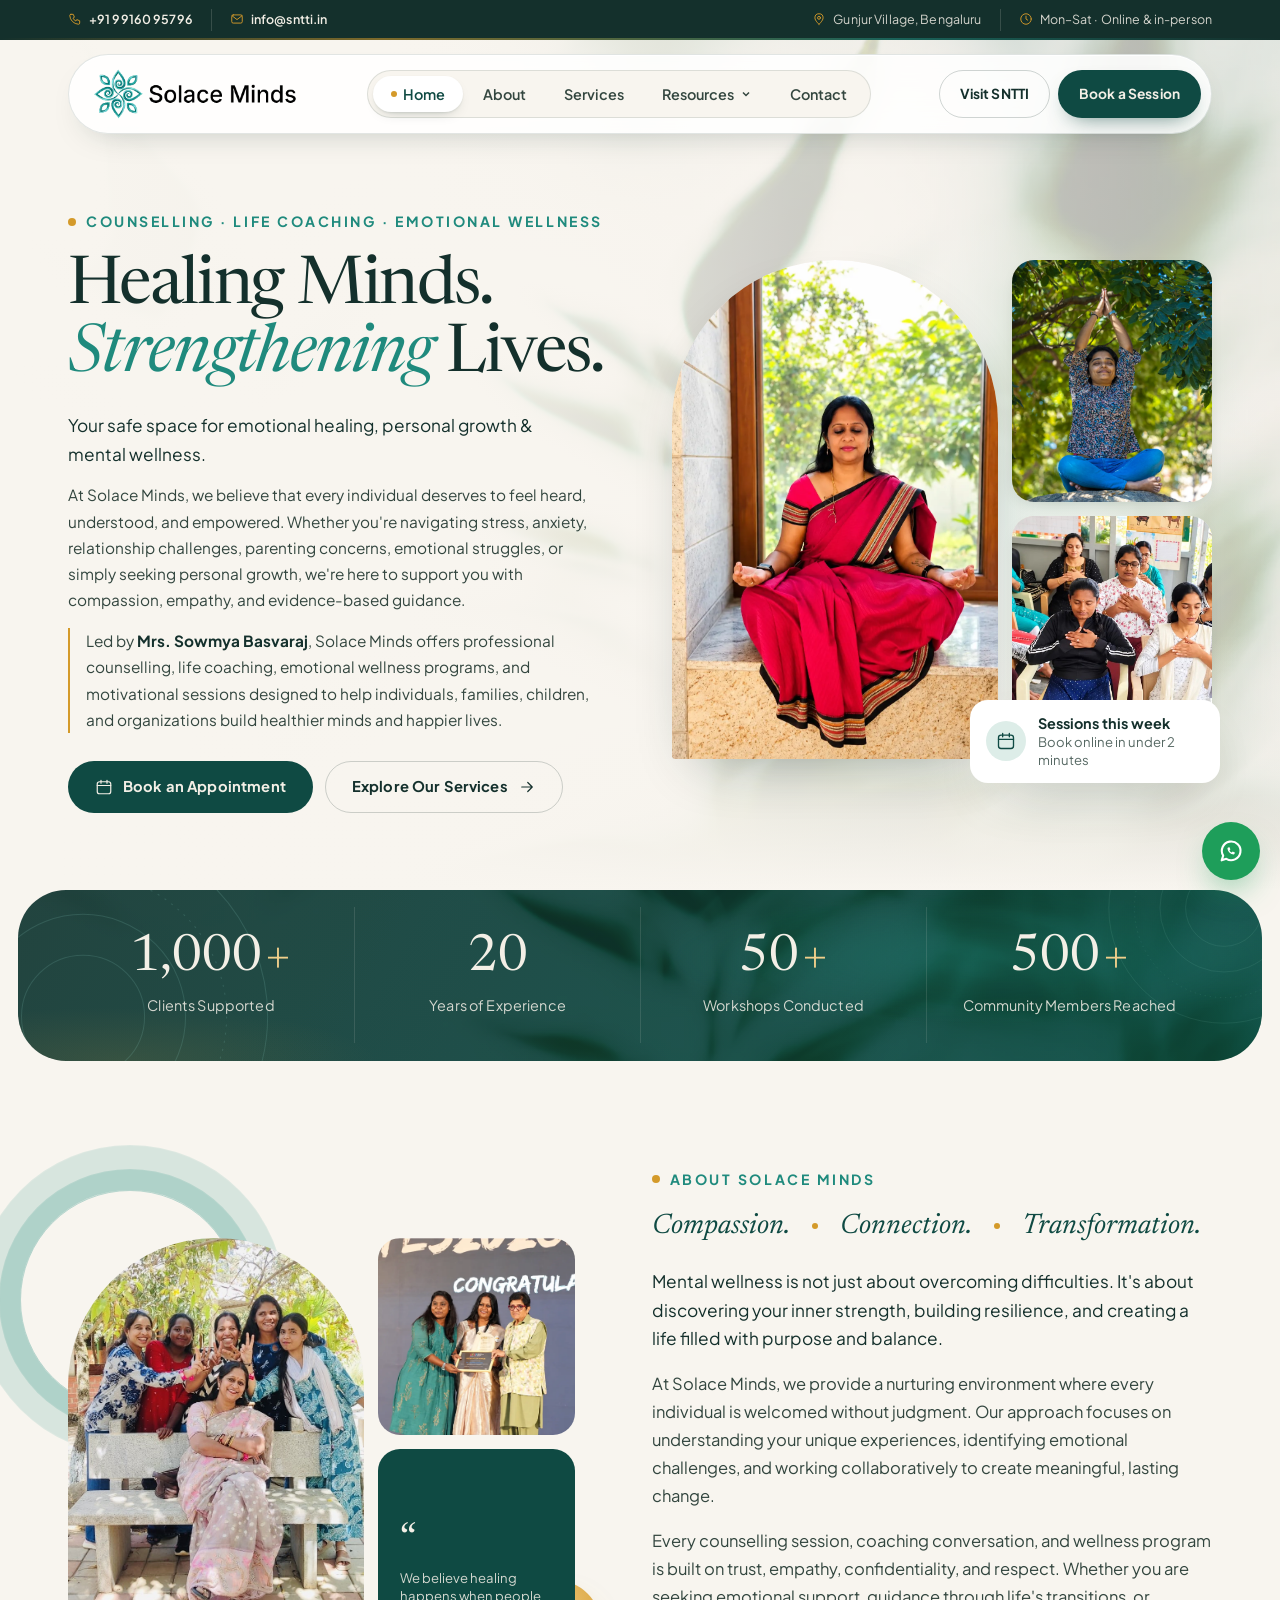
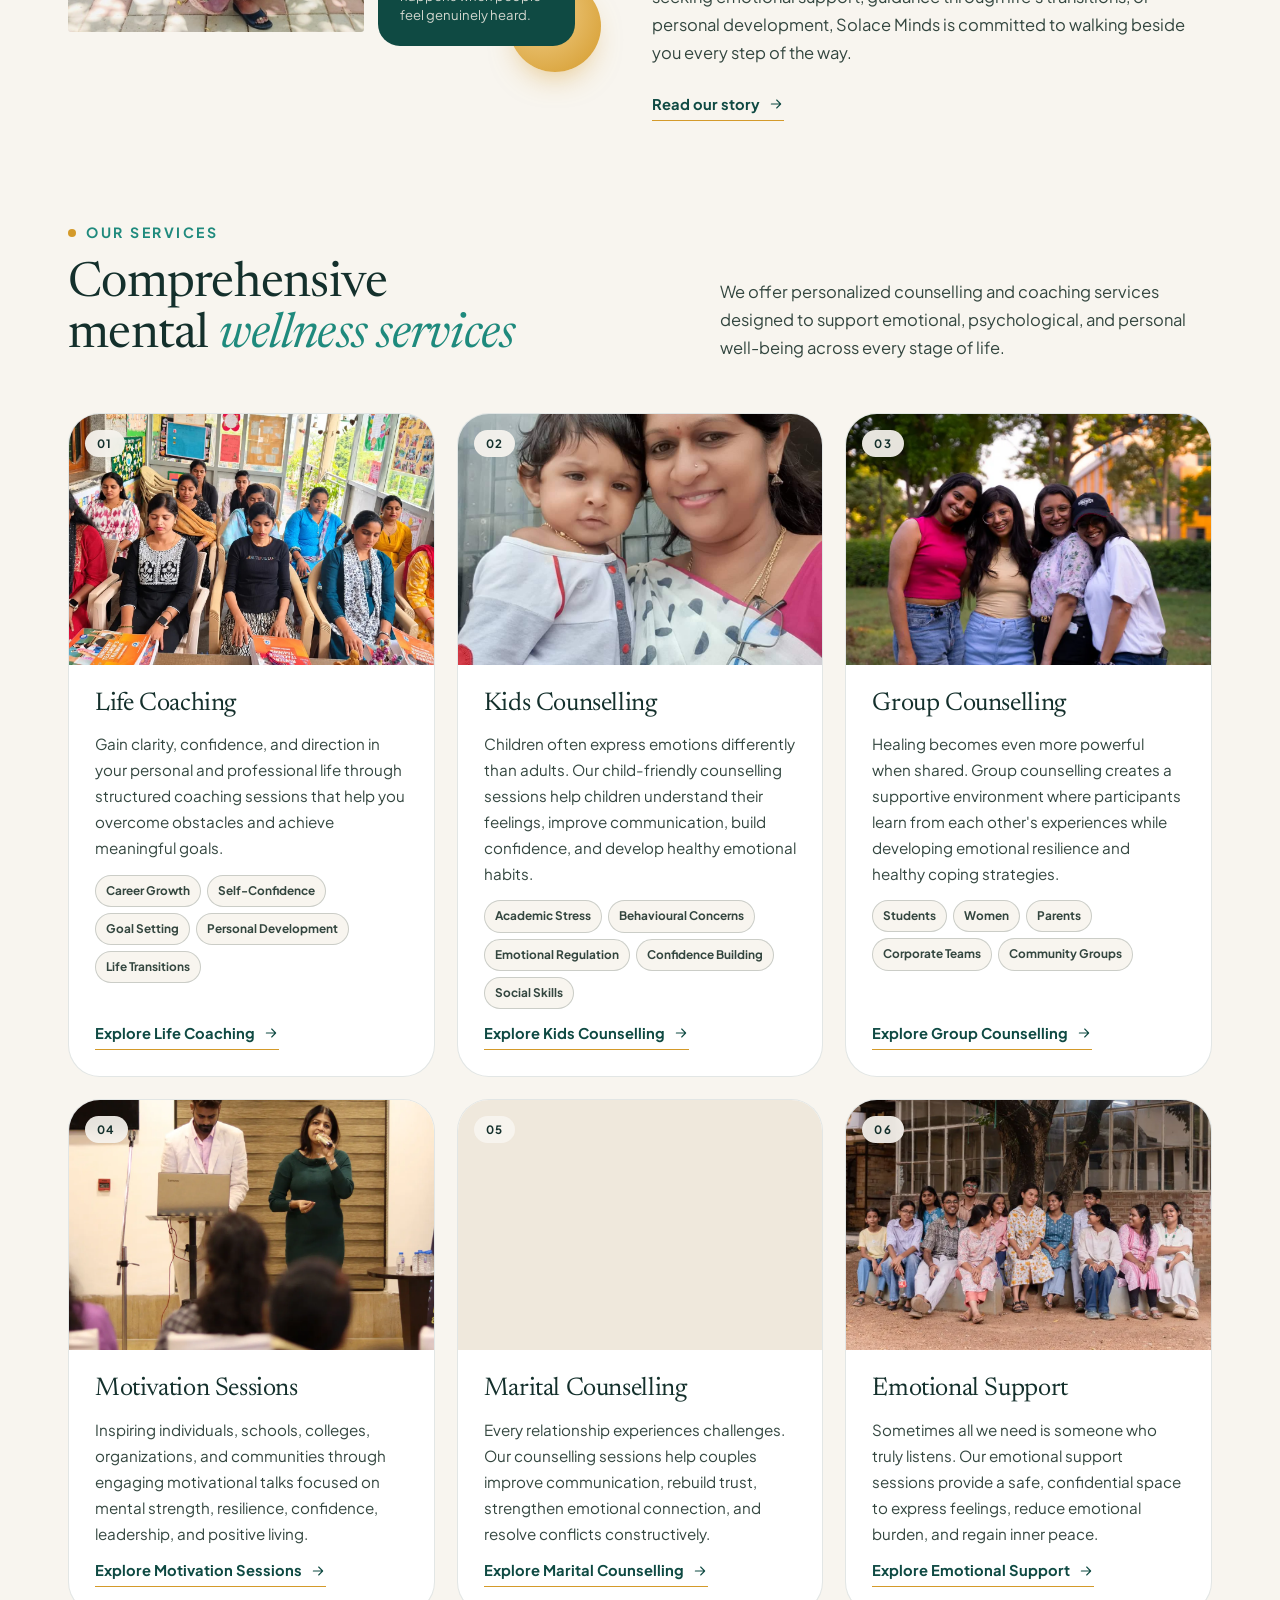
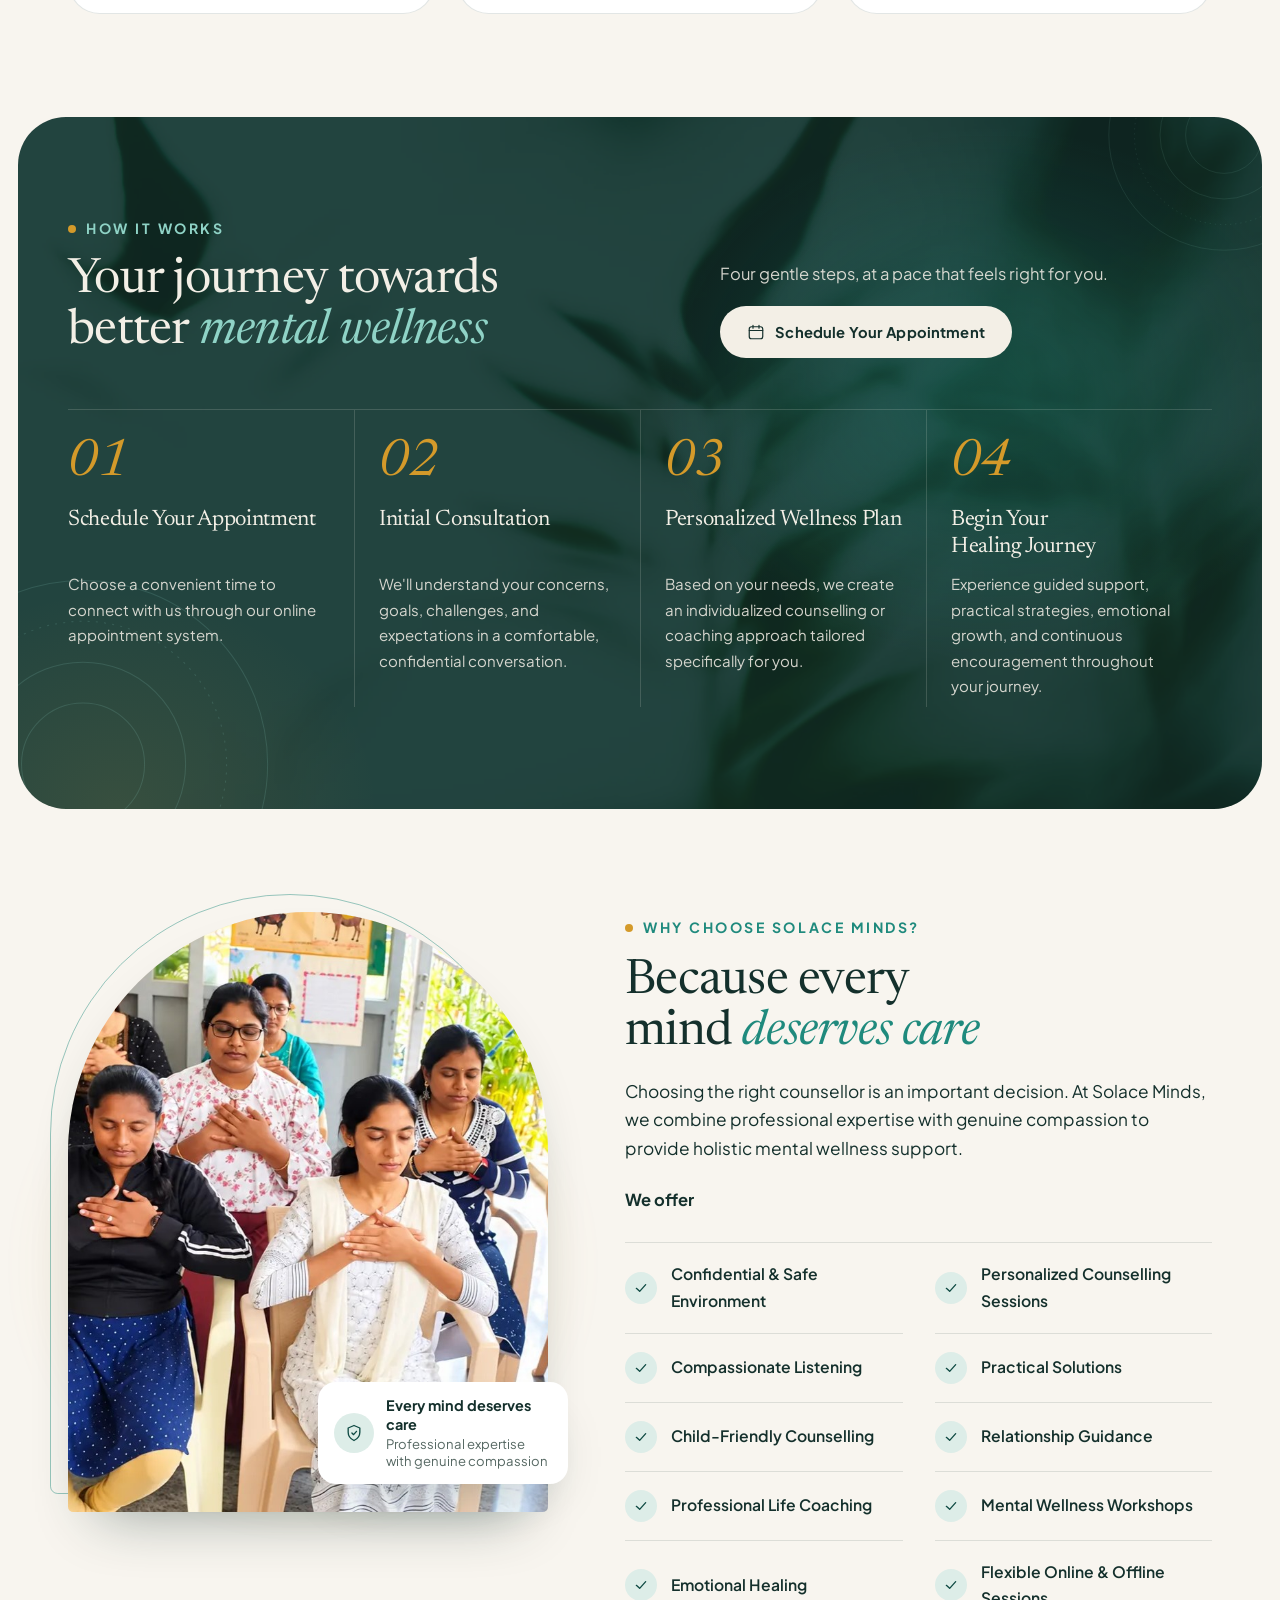
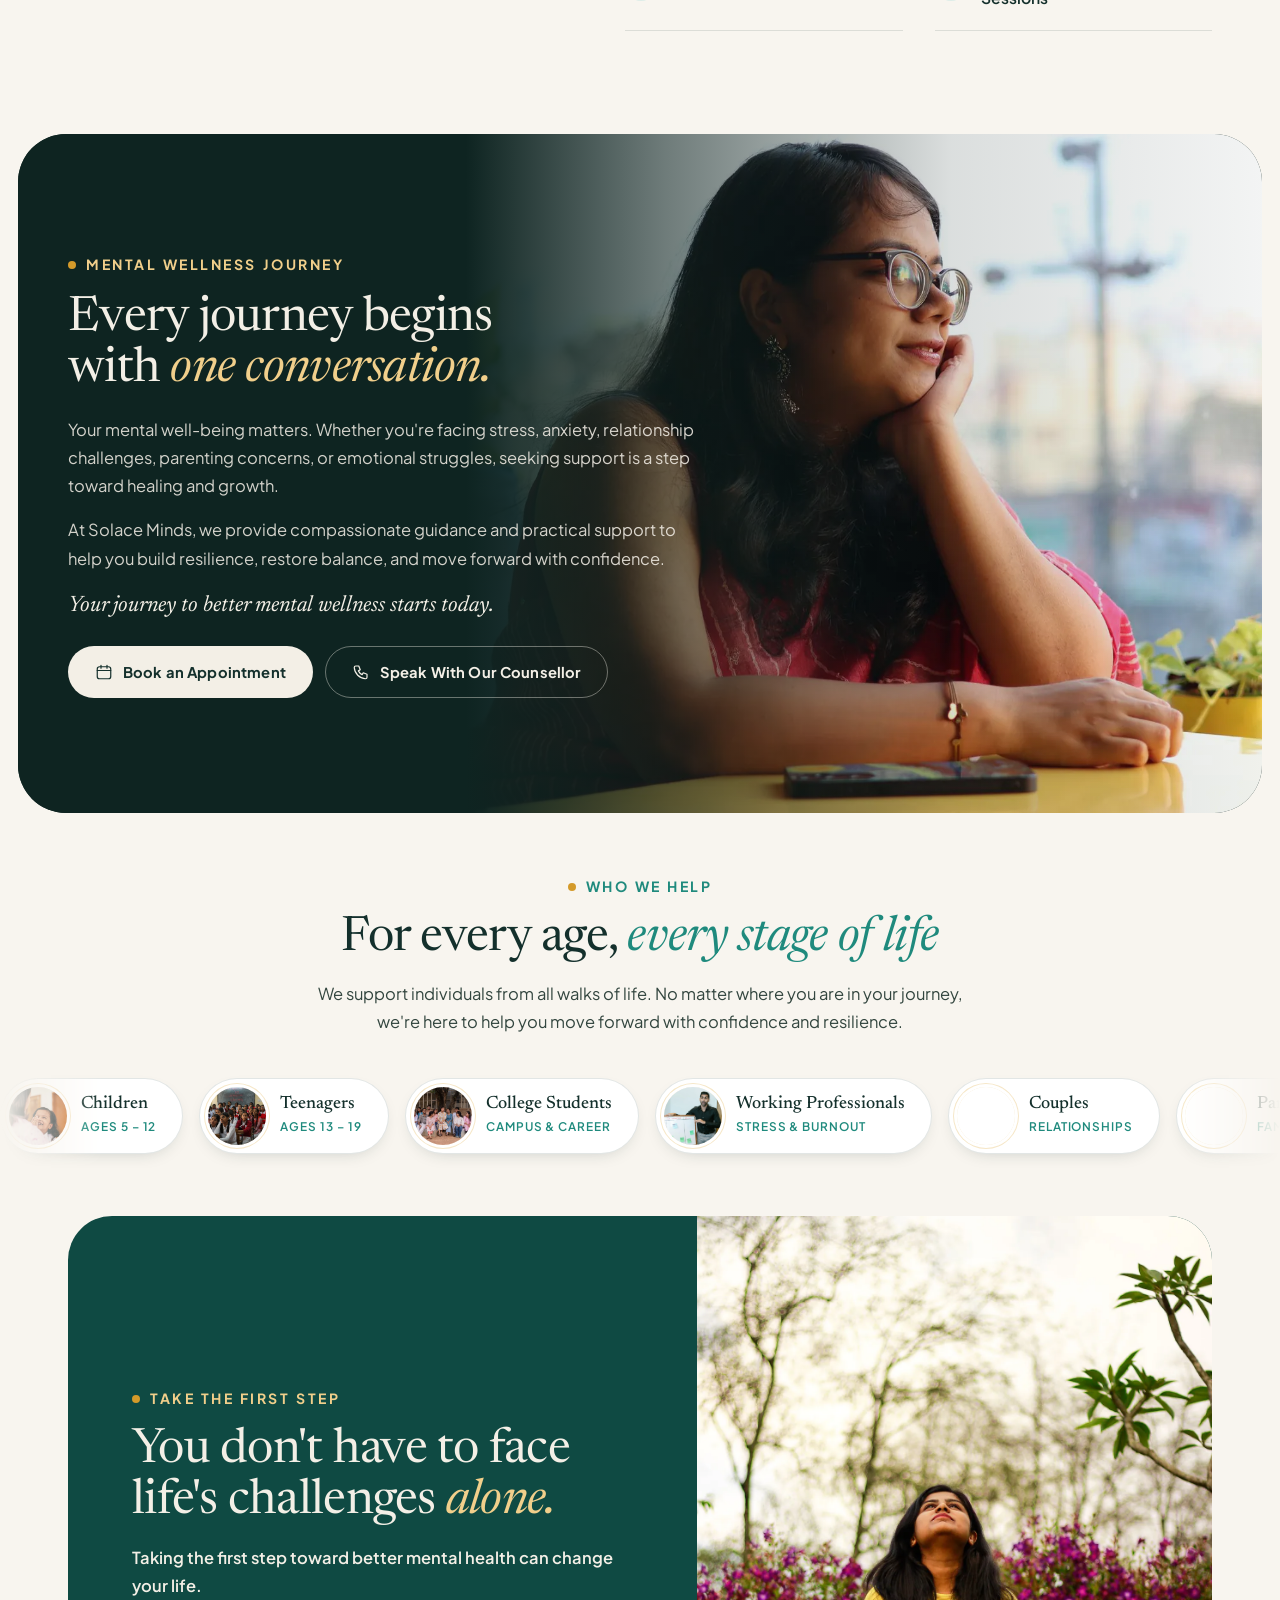
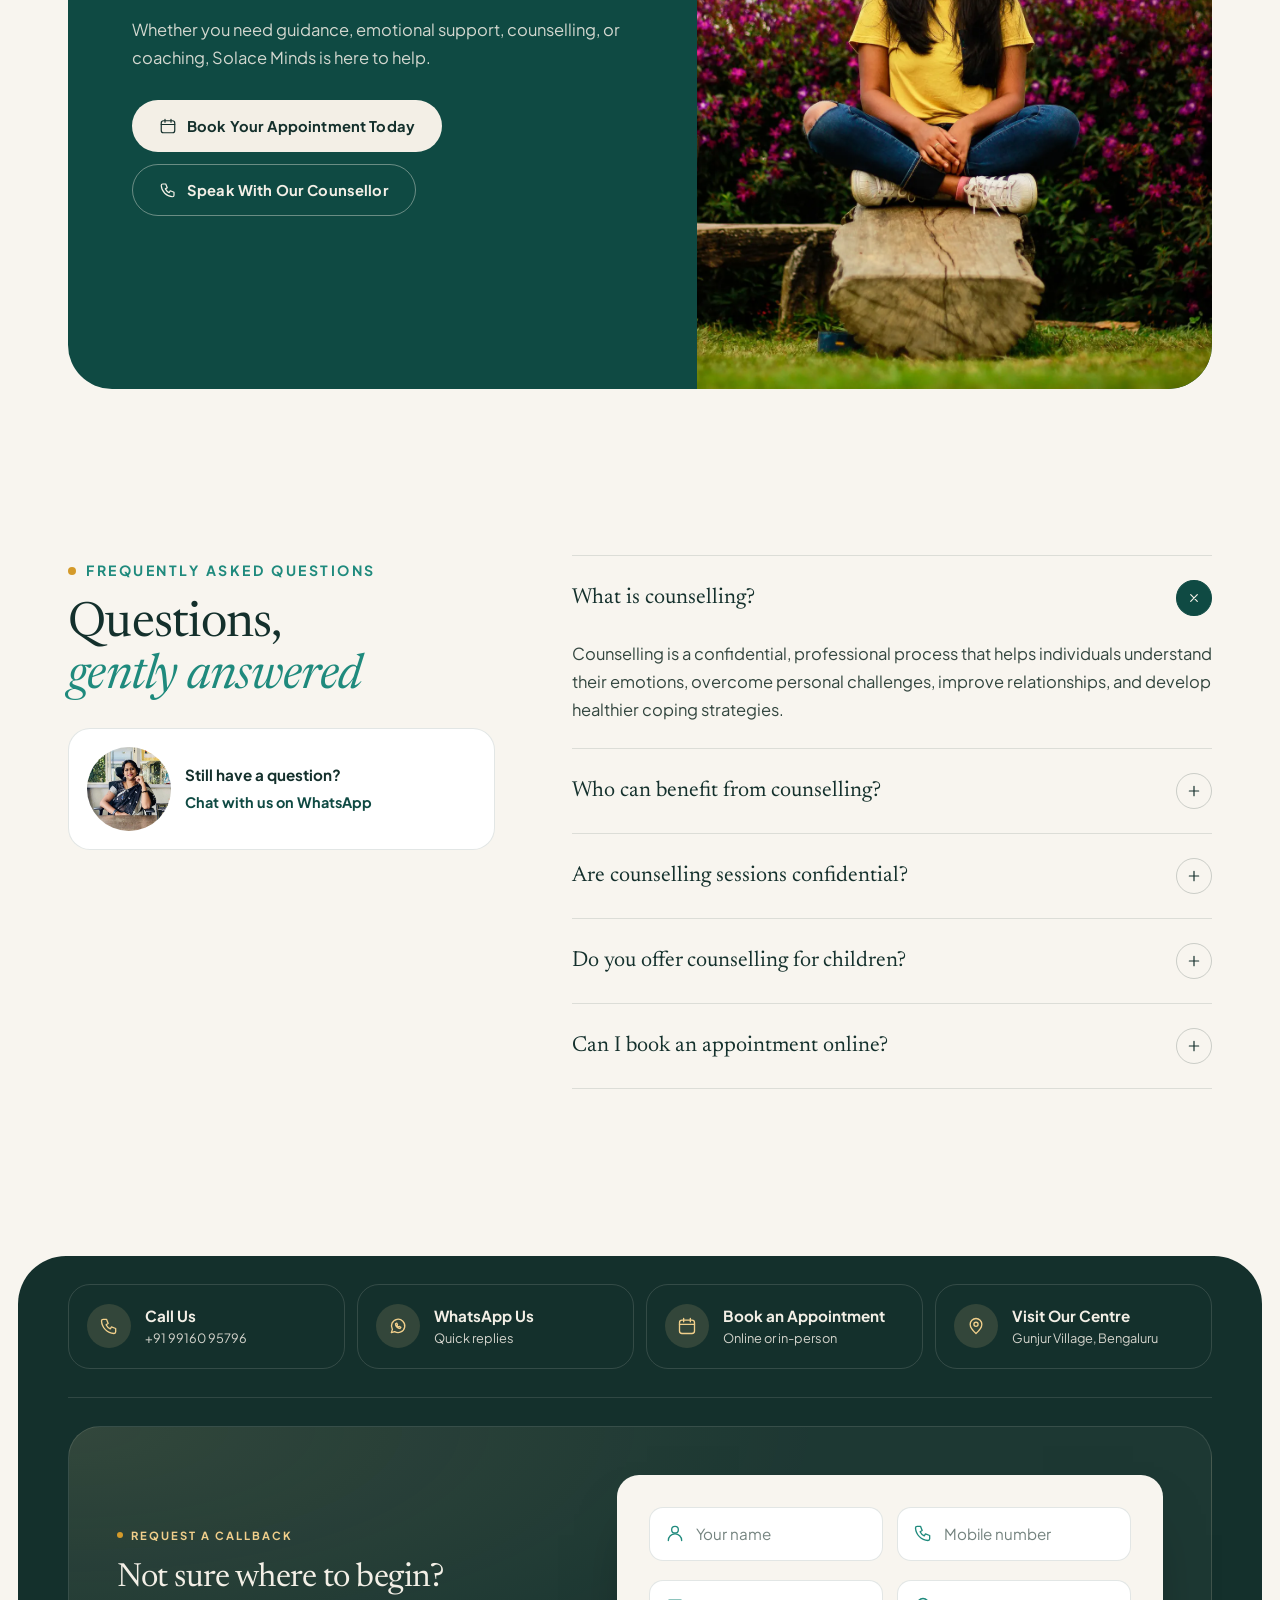
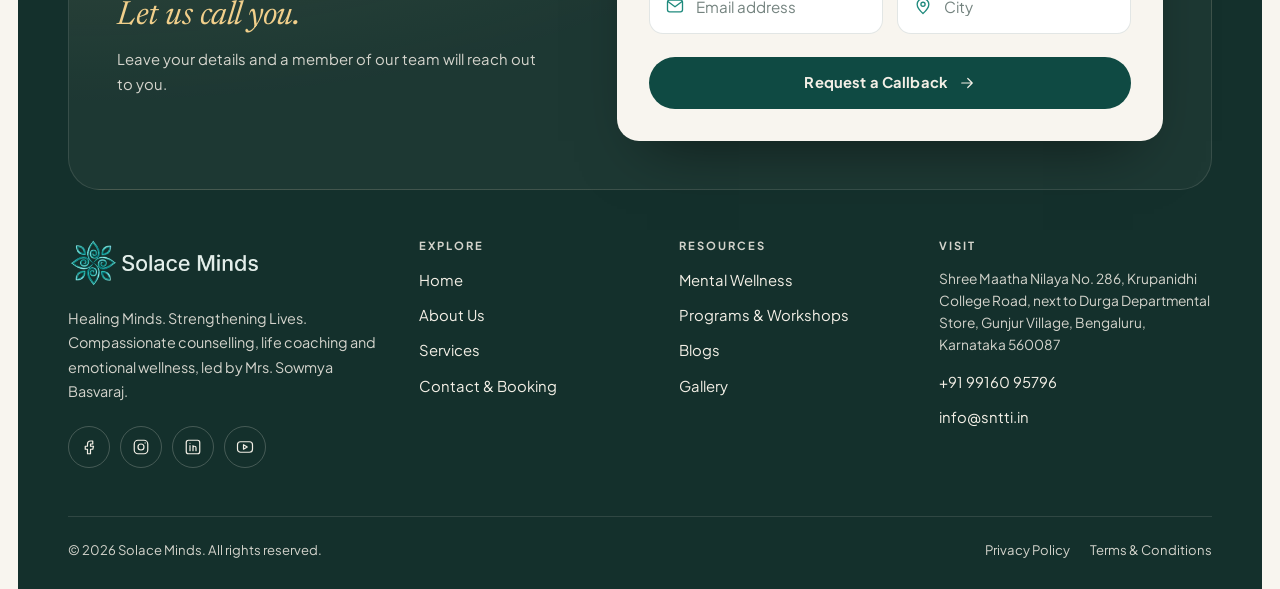
==== commit 412475e9: "strip" ====
--- a/index.html
+++ b/index.html
@@ -77,10 +77,10 @@
 
 <section class="strip rounded-band band-deco" aria-label="Our impact">
   <div class="wrap">
-    <div class="st"><div class="num" data-count="500" data-suffix="+">500<span class="sf">+</span></div><div class="lbl">Clients Supported</div></div>
-    <div class="st"><div class="num" data-count="10" data-suffix="+">10<span class="sf">+</span></div><div class="lbl">Years of Experience</div></div>
-    <div class="st"><div class="num" data-count="100" data-suffix="+">100<span class="sf">+</span></div><div class="lbl">Workshops Conducted</div></div>
-    <div class="st"><div class="num" data-count="5000" data-suffix="+">5,000<span class="sf">+</span></div><div class="lbl">Community Members Reached</div></div>
+    <div class="st"><div class="num" data-count="1000" data-suffix="+">1,000<span class="sf">+</span></div><div class="lbl">Clients Supported</div></div>
+    <div class="st"><div class="num" data-count="20">20</div><div class="lbl">Years of Experience</div></div>
+    <div class="st"><div class="num" data-count="50" data-suffix="+">50<span class="sf">+</span></div><div class="lbl">Workshops Conducted</div></div>
+    <div class="st"><div class="num" data-count="500" data-suffix="+">500<span class="sf">+</span></div><div class="lbl">Community Members Reached</div></div>
   </div>
 </section>
 
--- a/assets/css/style.css
+++ b/assets/css/style.css
@@ -5944,6 +5944,22 @@
     height: 46px
   }
 
+  .nav {
+    gap: 10px
+  }
+
+  .nav-cta .btn-ghost {
+    display: none
+  }
+
+  .brand {
+    min-width: 0
+  }
+
+  .brand img {
+    max-width: 100%
+  }
+
   .subnav {
     top: 74px
   }
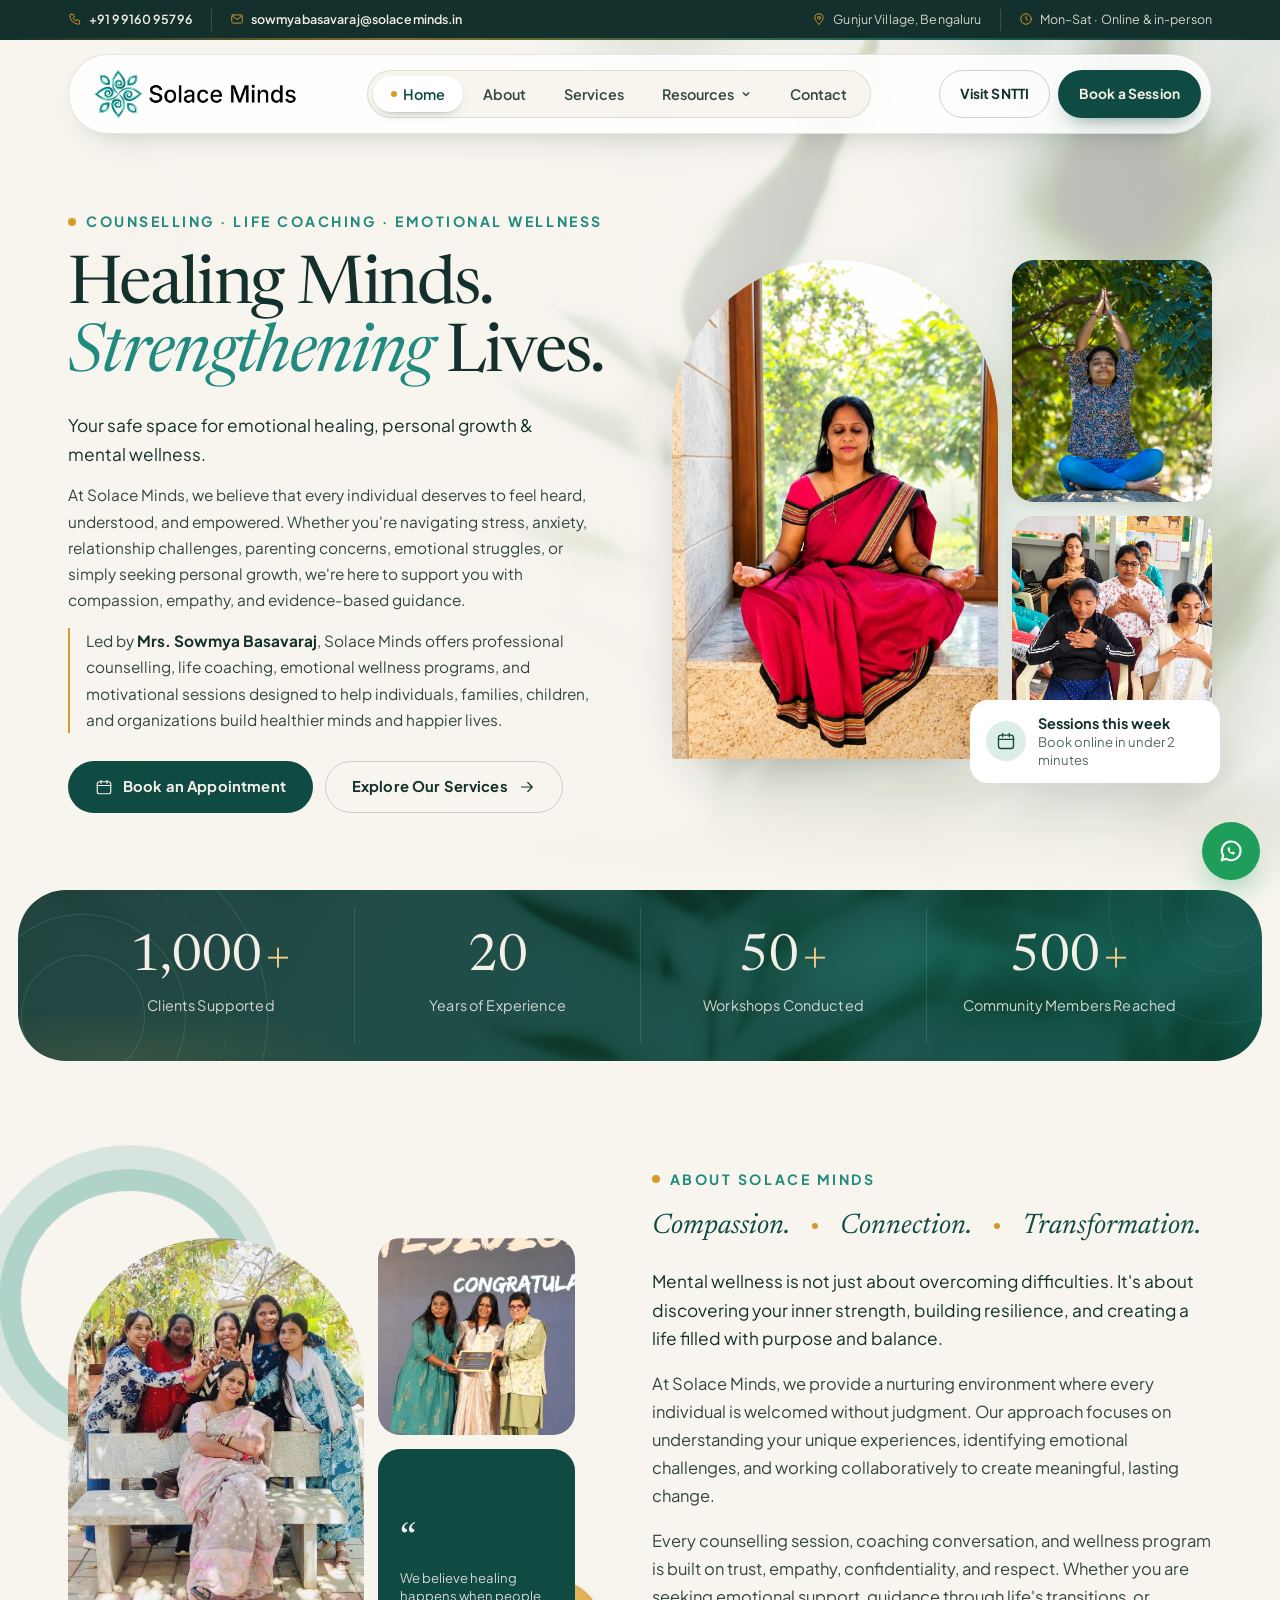
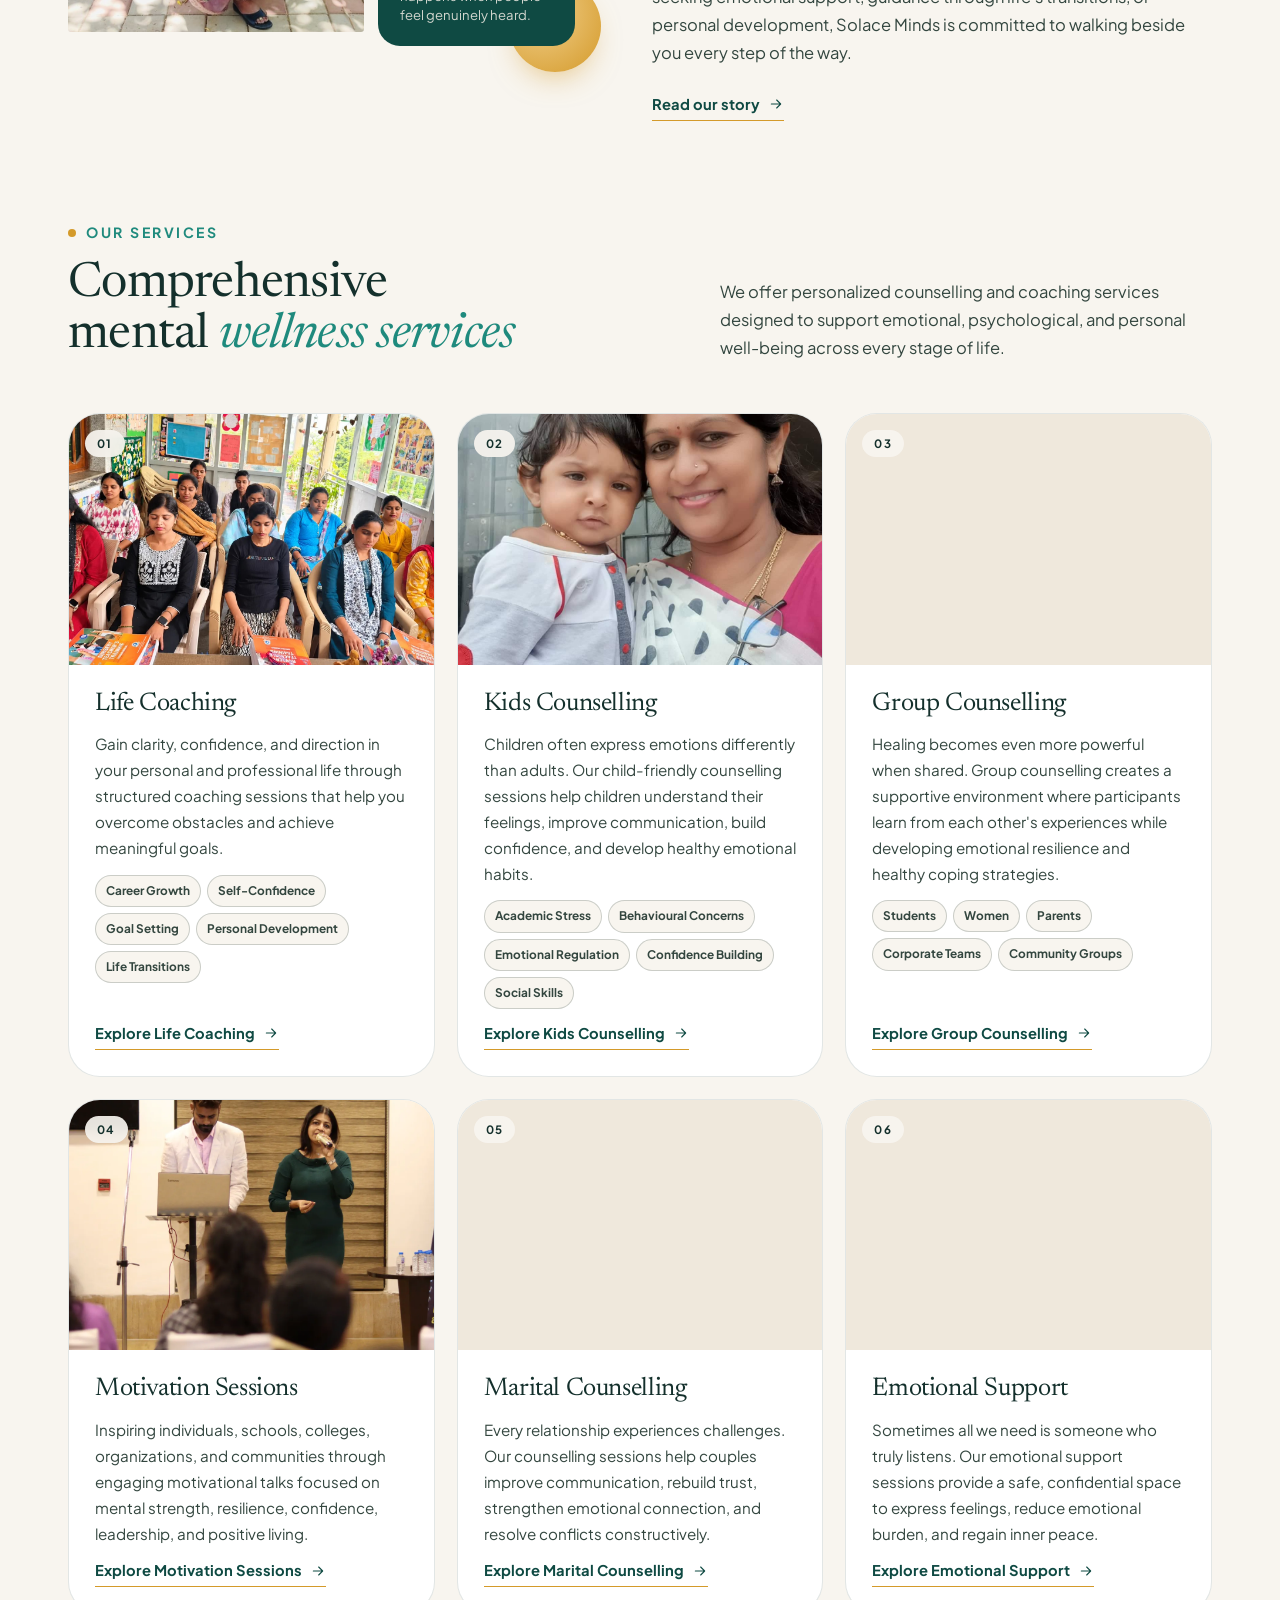
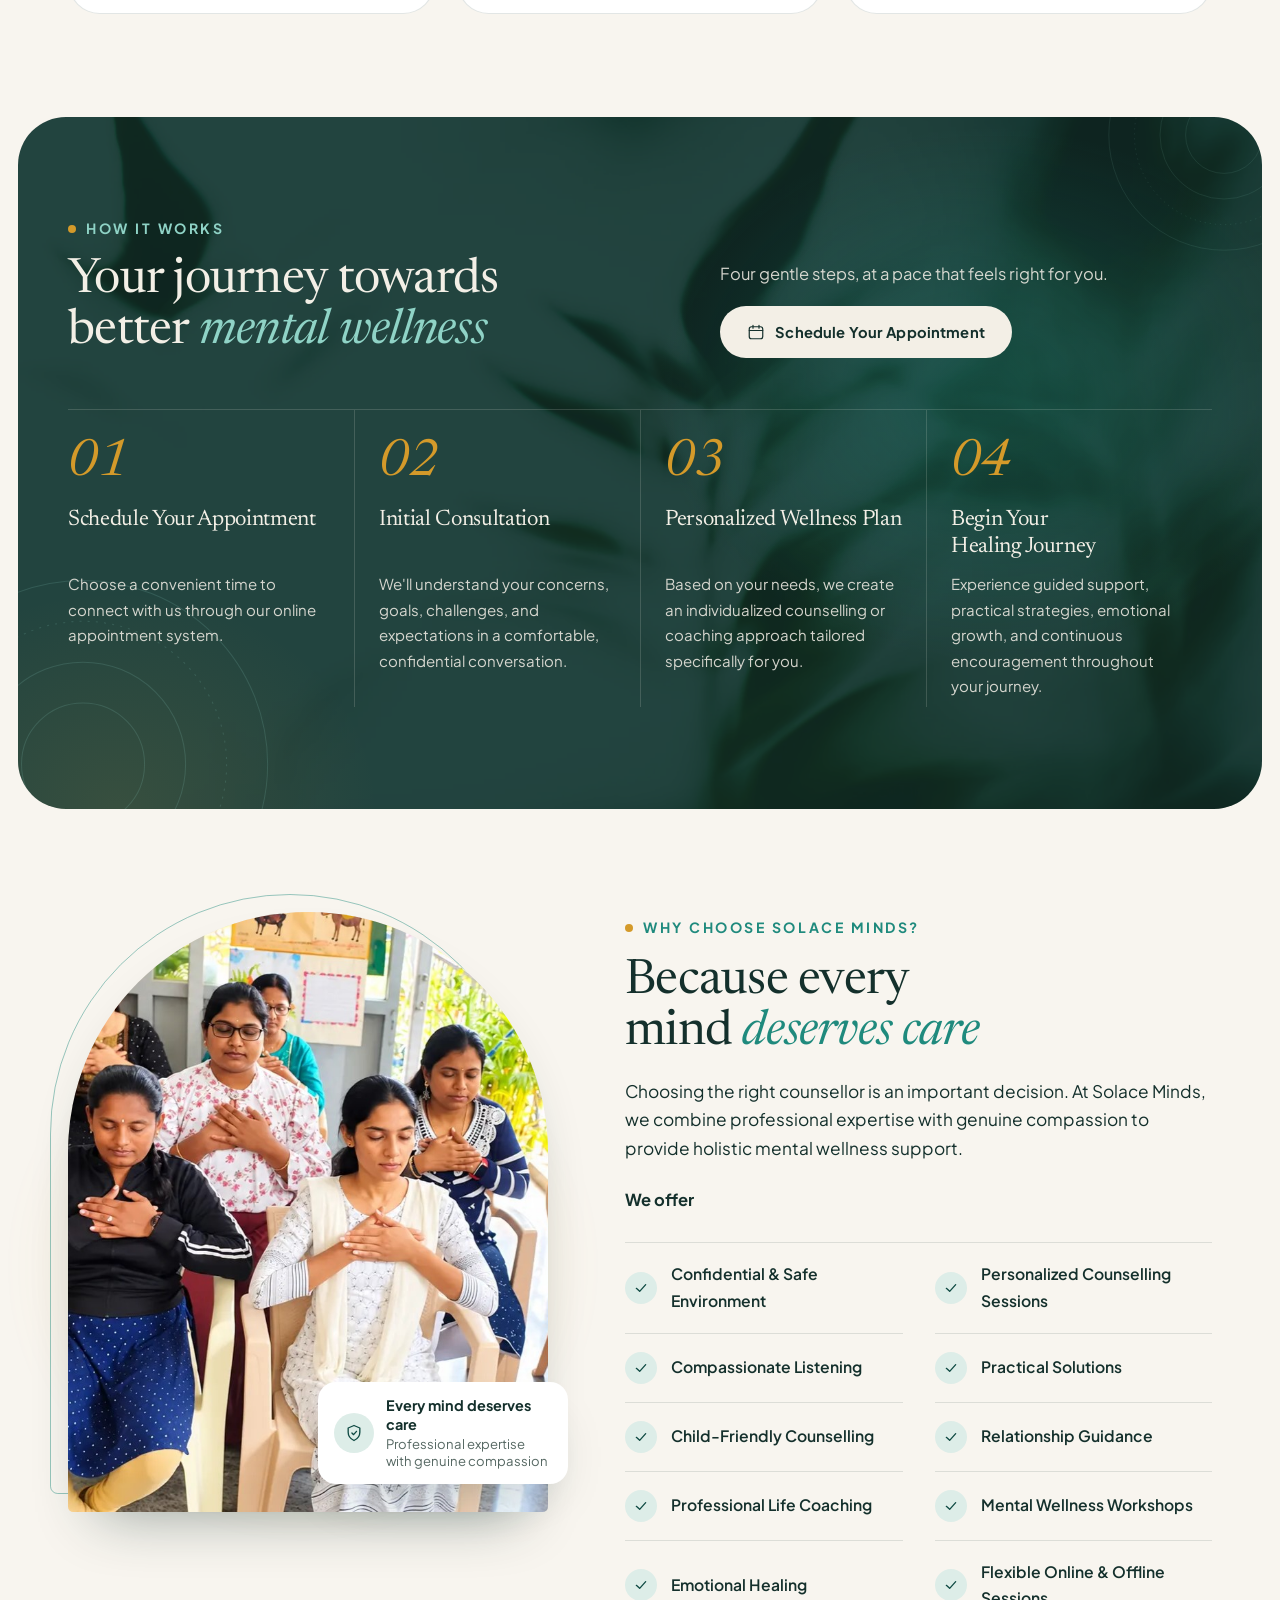
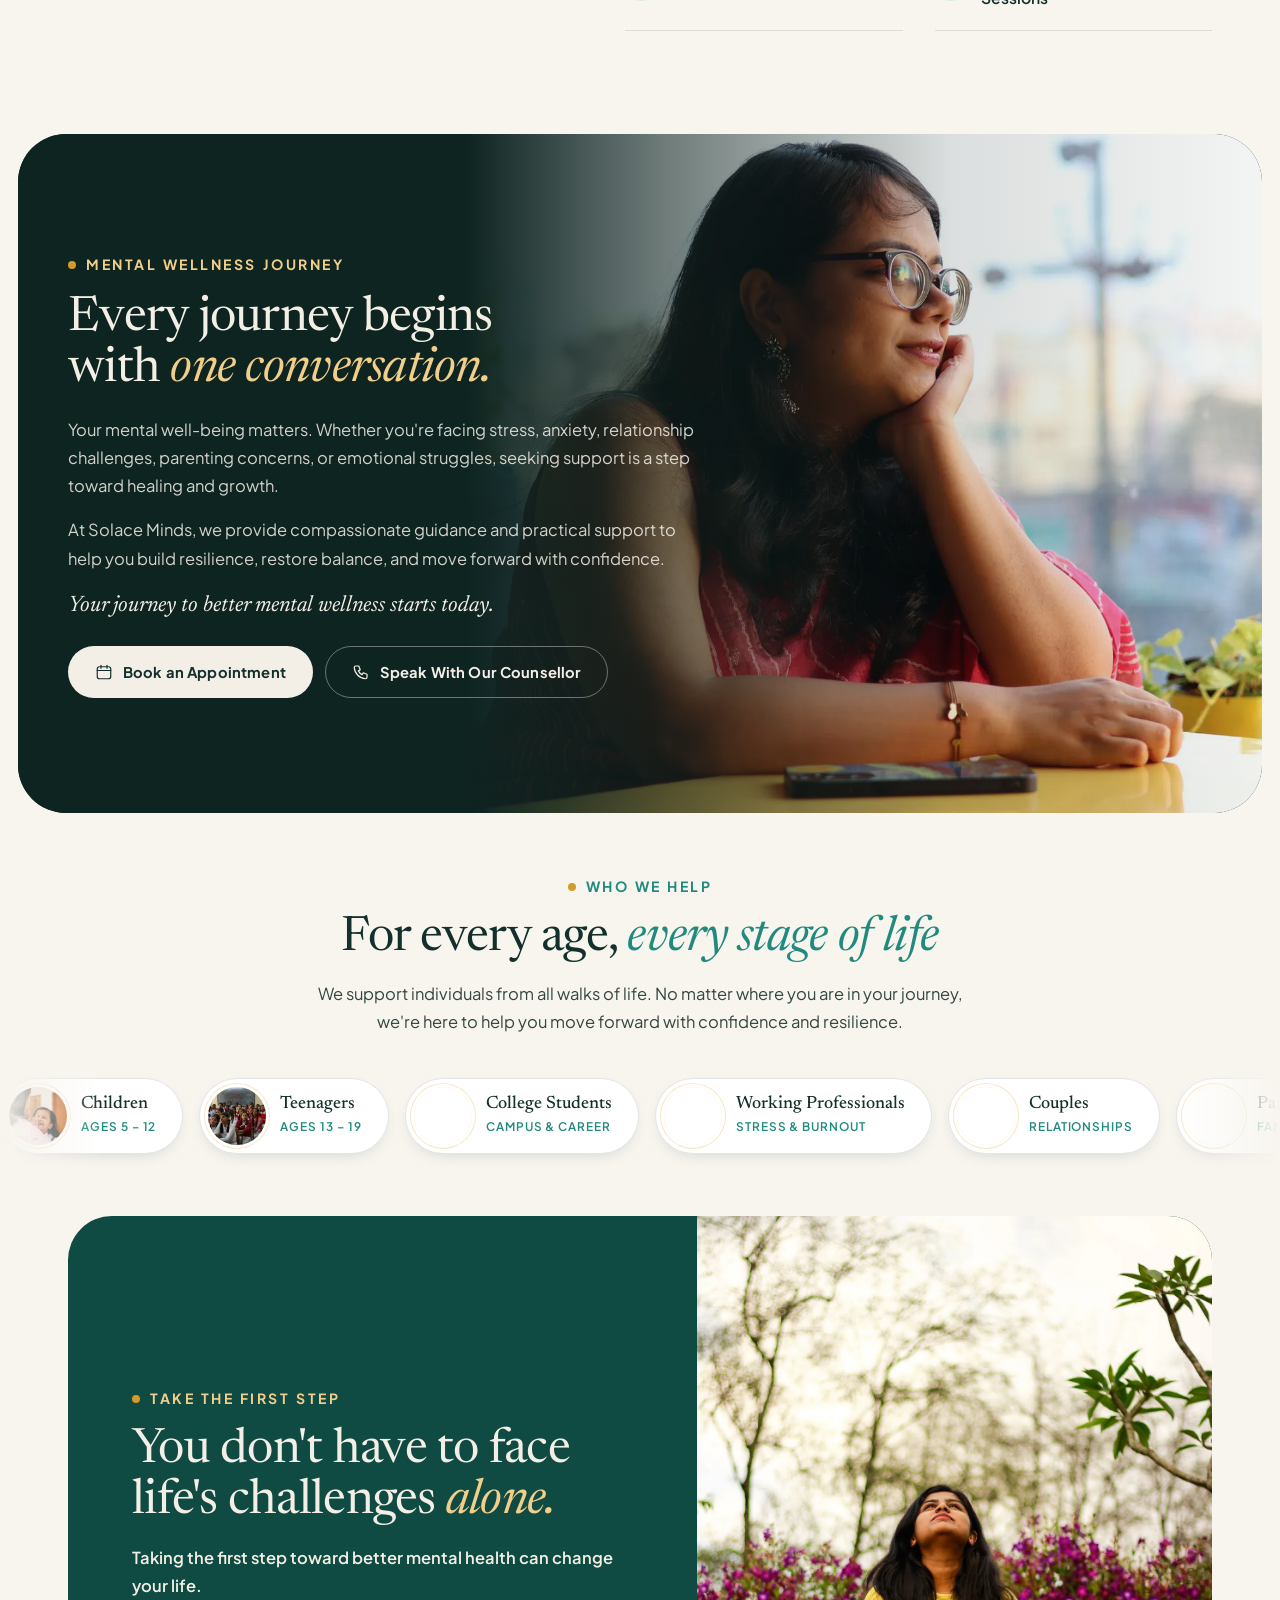
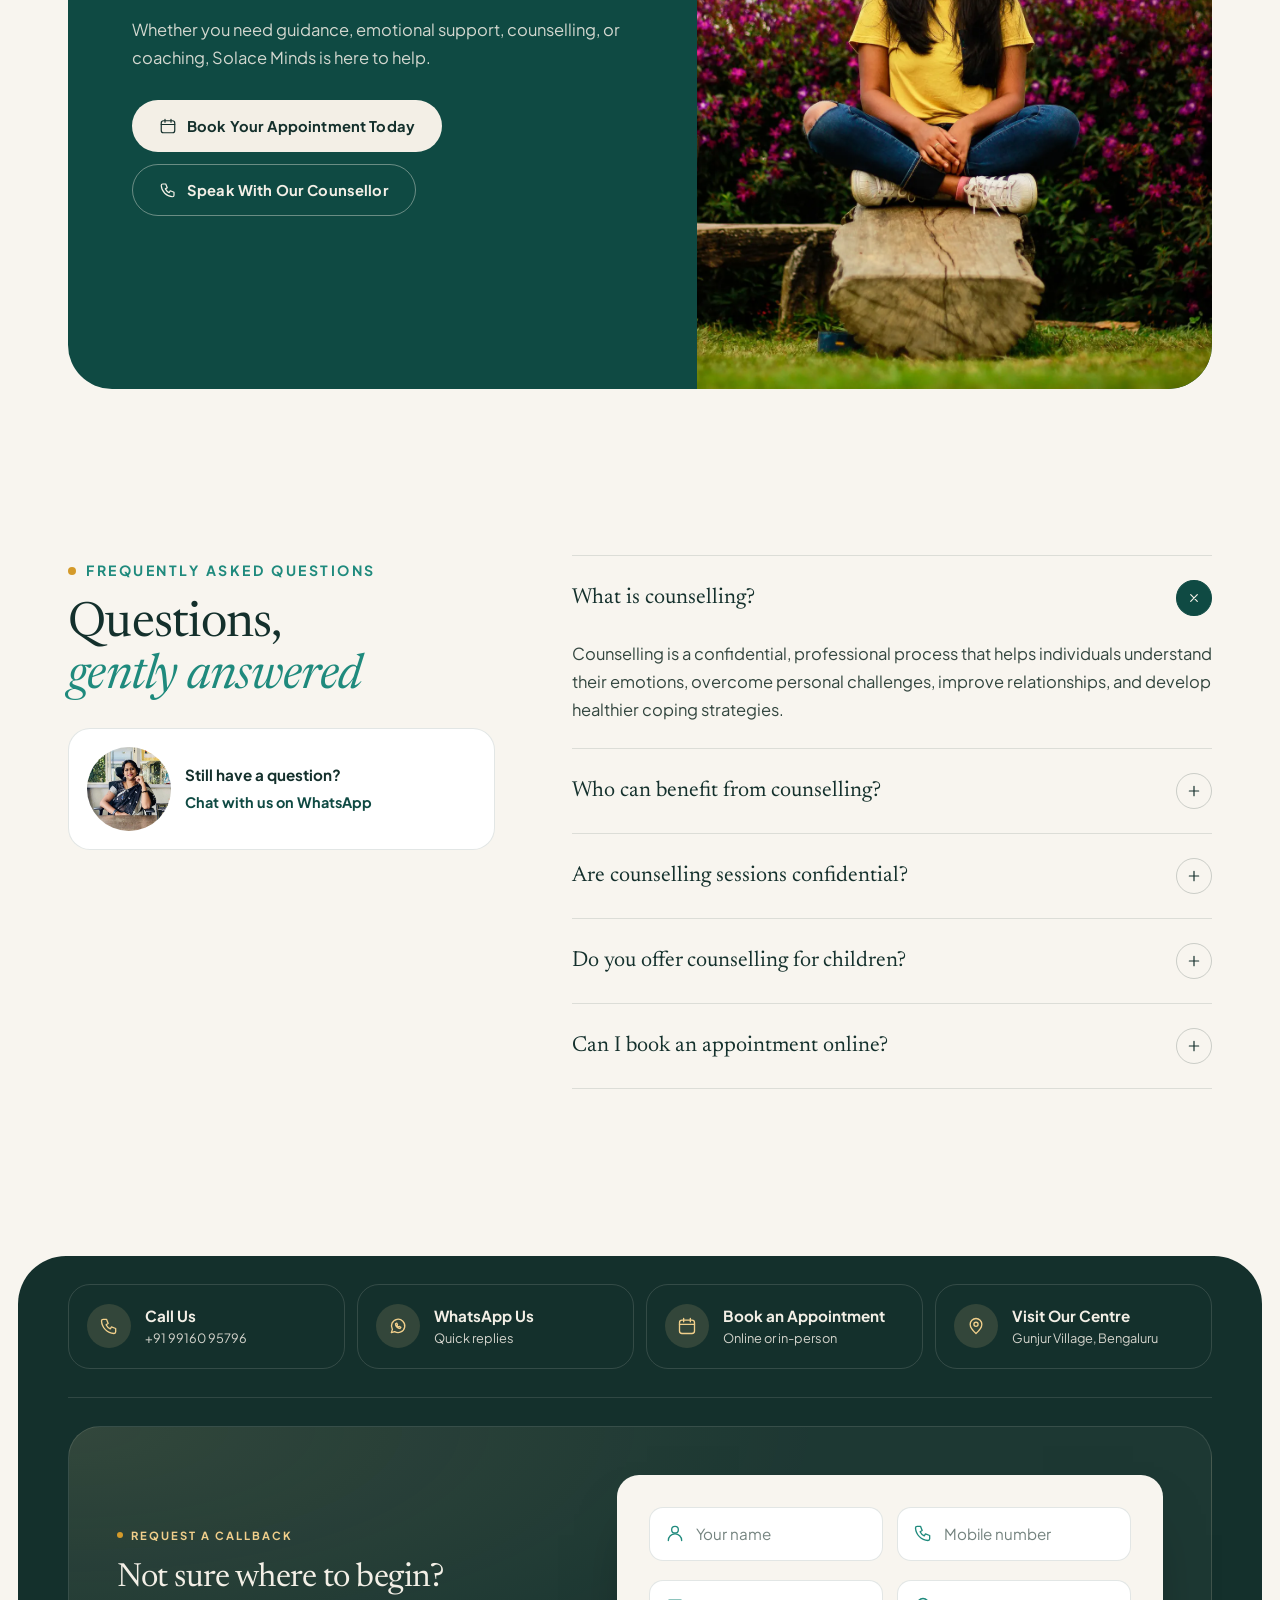
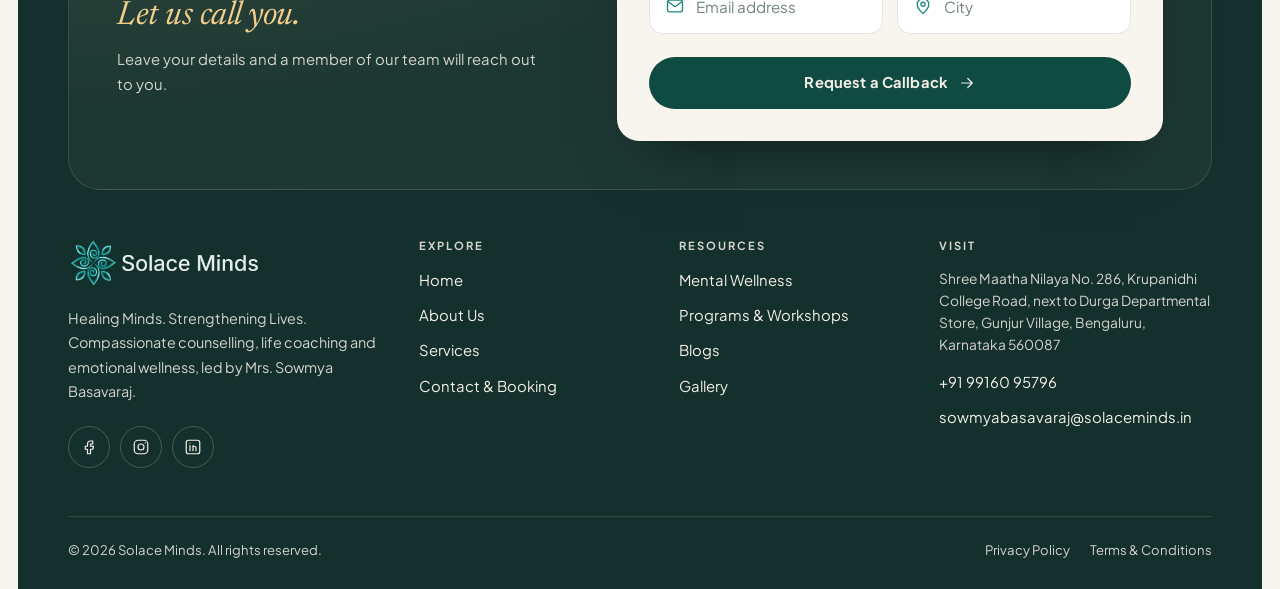
==== commit ef1c3861: "email-id" ====
--- a/index.html
+++ b/index.html
@@ -4,12 +4,12 @@
 <meta charset="utf-8">
 <meta name="viewport" content="width=device-width, initial-scale=1, viewport-fit=cover">
 <title>Solace Minds | Counselling, Life Coaching &amp; Emotional Wellness in Bengaluru</title>
-<meta name="description" content="Compassionate counselling, life coaching, kids counselling, marital counselling and emotional support in Bengaluru, led by Mrs. Sowmya Basvaraj.">
+<meta name="description" content="Compassionate counselling, life coaching, kids counselling, marital counselling and emotional support in Bengaluru, led by Mrs. Sowmya Basavaraj.">
 <meta name="theme-color" content="#14302C">
 <meta property="og:type" content="website">
 <meta property="og:site_name" content="Solace Minds">
 <meta property="og:title" content="Solace Minds | Counselling, Life Coaching &amp; Emotional Wellness in Bengaluru">
-<meta property="og:description" content="Compassionate counselling, life coaching, kids counselling, marital counselling and emotional support in Bengaluru, led by Mrs. Sowmya Basvaraj.">
+<meta property="og:description" content="Compassionate counselling, life coaching, kids counselling, marital counselling and emotional support in Bengaluru, led by Mrs. Sowmya Basavaraj.">
 <meta property="og:image" content="assets/img/solace-minds-og-share.jpg">
 <link rel="icon" href="assets/img/favicon.png" type="image/png">
 <link rel="apple-touch-icon" href="assets/img/favicon.png">
@@ -18,41 +18,7 @@
 <script>document.documentElement.classList.add('js')</script>
 </head>
 <body class="pg-home">
-<a class="skip" href="#main">Skip to content</a>
-<div class="topbar"><div class="wrap">
-  <div class="tb-l"><a href="tel:+919916095796"><svg viewBox="0 0 24 24" fill="none" stroke="currentColor" stroke-width="1.6" stroke-linecap="round" stroke-linejoin="round" aria-hidden="true"><path d="M5 4h4l2 5-2.5 1.5a11 11 0 0 0 5 5L15 13l5 2v4a2 2 0 0 1-2 2A16 16 0 0 1 3 6a2 2 0 0 1 2-2Z"/></svg>+91 99160 95796</a><a href="mailto:info@sntti.in"><svg viewBox="0 0 24 24" fill="none" stroke="currentColor" stroke-width="1.6" stroke-linecap="round" stroke-linejoin="round" aria-hidden="true"><rect x="3" y="5" width="18" height="14" rx="2.5"/><path d="M3.5 6.5 12 13l8.5-6.5"/></svg>info@sntti.in</a></div>
-  <div class="tb-r"><span><svg viewBox="0 0 24 24" fill="none" stroke="currentColor" stroke-width="1.6" stroke-linecap="round" stroke-linejoin="round" aria-hidden="true"><path d="M12 21s-7-6-7-11a7 7 0 0 1 14 0c0 5-7 11-7 11Z"/><circle cx="12" cy="10" r="2.5"/></svg>Gunjur Village, Bengaluru</span><span><svg viewBox="0 0 24 24" fill="none" stroke="currentColor" stroke-width="1.6" stroke-linecap="round" stroke-linejoin="round" aria-hidden="true"><circle cx="12" cy="12" r="9"/><path d="M12 7v5l3 2"/></svg>Mon–Sat · Online &amp; in-person</span></div>
-</div></div>
-<header class="site-head">
-  <div class="wrap nav">
-    <a class="brand" href="index.html" aria-label="Solace Minds home"><img src="assets/img/logo-light.png" alt="Solace Minds" width="332" height="86"></a>
-    <nav aria-label="Main">
-      <ul class="menu">
-        <li><a href="index.html" class="active" aria-current="page">Home</a></li><li><a href="about.html">About</a></li><li><a href="services.html">Services</a></li>
-        <li class="has-drop"><button type="button" aria-haspopup="true">Resources <svg viewBox="0 0 12 12" aria-hidden="true"><path d="M3 4.5 6 7.5 9 4.5" fill="none" stroke="currentColor" stroke-width="1.5"/></svg></button>
-          <ul class="drop"><li><a href="mental-wellness.html"><img src="assets/img/solace-minds-mental-wellness-meditation.webp" alt="" loading="lazy"><div><b>Mental Wellness</b><span>Tips, self-care & guides</span></div></a></li><li><a href="workshops.html"><img src="assets/img/solace-minds-corporate-wellness.webp" alt="" loading="lazy"><div><b>Programs & Workshops</b><span>Schools, corporates & communities</span></div></a></li><li><a href="blogs.html"><img src="assets/img/solace-minds-emotional-wellness.webp" alt="" loading="lazy"><div><b>Blogs</b><span>Articles & insights</span></div></a></li><li><a href="gallery.html"><img src="assets/img/solace-minds-school-workshop.webp" alt="" loading="lazy"><div><b>Gallery</b><span>Moments from our sessions</span></div></a></li></ul></li>
-        <li><a href="contact.html">Contact</a></li>
-      </ul>
-    </nav>
-    <div class="nav-cta">
-      <a class="btn btn-ghost btn-sm" href="https://sntti.in/" target="_blank" rel="noopener">Visit SNTTI</a>
-      <a class="btn btn-primary btn-sm" href="contact.html#appointment">Book a Session</a>
-      <button class="burger" id="burger" type="button" aria-label="Open menu" aria-expanded="false" aria-controls="mnav"><svg viewBox="0 0 24 24" fill="none" stroke="currentColor" stroke-width="1.7" stroke-linecap="round" stroke-linejoin="round" aria-hidden="true"><path d="M4 7h16M4 12h16M4 17h10"/></svg></button>
-    </div>
-  </div>
-</header>
-<div class="mnav" id="mnav" role="dialog" aria-modal="true" aria-label="Menu">
-  <div class="mnav-top"><img src="assets/img/logo-light.png" alt="Solace Minds"><button class="burger" style="display:grid" type="button" data-mclose aria-label="Close menu"><svg viewBox="0 0 24 24" fill="none" stroke="currentColor" stroke-width="1.7" stroke-linecap="round" stroke-linejoin="round" aria-hidden="true"><path d="M6 6l12 12M18 6 6 18"/></svg></button></div>
-  <ul><li><a href="index.html" class="active" aria-current="page">Home <svg viewBox="0 0 24 24" fill="none" stroke="currentColor" stroke-width="1.6" stroke-linecap="round" stroke-linejoin="round" aria-hidden="true"><path d="M5 12h14M13 6l6 6-6 6"/></svg></a></li><li><a href="about.html">About <svg viewBox="0 0 24 24" fill="none" stroke="currentColor" stroke-width="1.6" stroke-linecap="round" stroke-linejoin="round" aria-hidden="true"><path d="M5 12h14M13 6l6 6-6 6"/></svg></a></li><li><a href="services.html">Services <svg viewBox="0 0 24 24" fill="none" stroke="currentColor" stroke-width="1.6" stroke-linecap="round" stroke-linejoin="round" aria-hidden="true"><path d="M5 12h14M13 6l6 6-6 6"/></svg></a></li><li><a href="contact.html">Contact <svg viewBox="0 0 24 24" fill="none" stroke="currentColor" stroke-width="1.6" stroke-linecap="round" stroke-linejoin="round" aria-hidden="true"><path d="M5 12h14M13 6l6 6-6 6"/></svg></a></li></ul>
-  <p class="sub-label">Resources</p>
-  <div class="sub"><a href="mental-wellness.html">Mental Wellness</a><a href="workshops.html">Programs & Workshops</a><a href="blogs.html">Blogs</a><a href="gallery.html">Gallery</a></div>
-  <div class="mnav-foot">
-    <a class="btn btn-primary" href="contact.html#appointment"><svg viewBox="0 0 24 24" fill="none" stroke="currentColor" stroke-width="1.6" stroke-linecap="round" stroke-linejoin="round" aria-hidden="true"><rect x="3" y="5" width="18" height="16" rx="3"/><path d="M3 10h18M8 3v4M16 3v4"/></svg>Book an Appointment</a>
-    <a class="btn btn-ghost" href="https://sntti.in/" target="_blank" rel="noopener">Visit SNTTI</a>
-    <a class="btn btn-wa" href="https://wa.me/919916095796" target="_blank" rel="noopener"><svg viewBox="0 0 24 24" fill="none" stroke="currentColor" stroke-width="1.6" stroke-linecap="round" stroke-linejoin="round" aria-hidden="true"><path d="M4 20l1.3-4A8 8 0 1 1 8 18.7Z"/><path d="M9 9.5c0 3 2.5 5.5 5.5 5.5l1-1.5-2-1-1 .8a4 4 0 0 1-1.8-1.8l.8-1-1-2Z"/></svg>Chat on WhatsApp</a>
-    <a class="btn btn-ghost" href="tel:+919916095796"><svg viewBox="0 0 24 24" fill="none" stroke="currentColor" stroke-width="1.6" stroke-linecap="round" stroke-linejoin="round" aria-hidden="true"><path d="M5 4h4l2 5-2.5 1.5a11 11 0 0 0 5 5L15 13l5 2v4a2 2 0 0 1-2 2A16 16 0 0 1 3 6a2 2 0 0 1 2-2Z"/></svg>+91 99160 95796</a>
-  </div>
-</div>
+<div data-include="header"></div>
 <main id="main">
 
 <section class="hero">
@@ -62,7 +28,7 @@
       <h1 class="rv d1">Healing Minds. <em>Strengthening</em> Lives.</h1>
       <p class="lead rv d2">Your safe space for emotional healing, personal growth &amp; mental wellness.</p>
       <p class="body rv d2">At Solace Minds, we believe that every individual deserves to feel heard, understood, and empowered. Whether you're navigating stress, anxiety, relationship challenges, parenting concerns, emotional struggles, or simply seeking personal growth, we're here to support you with compassion, empathy, and evidence-based guidance.</p>
-      <p class="body rv d3">Led by <b>Mrs. Sowmya Basvaraj</b>, Solace Minds offers professional counselling, life coaching, emotional wellness programs, and motivational sessions designed to help individuals, families, children, and organizations build healthier minds and happier lives.</p>
+      <p class="body rv d3">Led by <b>Mrs. Sowmya Basavaraj</b>, Solace Minds offers professional counselling, life coaching, emotional wellness programs, and motivational sessions designed to help individuals, families, children, and organizations build healthier minds and happier lives.</p>
       <div class="ctas rv d3"><a class="btn btn-primary" href="contact.html#appointment"><svg viewBox="0 0 24 24" fill="none" stroke="currentColor" stroke-width="1.6" stroke-linecap="round" stroke-linejoin="round" aria-hidden="true"><rect x="3" y="5" width="18" height="16" rx="3"/><path d="M3 10h18M8 3v4M16 3v4"/></svg>Book an Appointment</a><a class="btn btn-ghost" href="services.html">Explore Our Services <svg viewBox="0 0 24 24" fill="none" stroke="currentColor" stroke-width="1.6" stroke-linecap="round" stroke-linejoin="round" aria-hidden="true"><path d="M5 12h14M13 6l6 6-6 6"/></svg></a></div>
     </div>
     <div class="hero-art">
@@ -184,67 +150,12 @@
   <div class="faq-aside rv">
     <span class="eyebrow">Frequently Asked Questions</span>
     <h2 style="margin-top:16px">Questions, <em>gently answered</em></h2>
-    <div class="help"><img src="assets/img/solace-minds-counsellor-whatsapp-help.jpg" alt="Sowmya Basvaraj, founder and counsellor at Solace Minds, smiling at her desk" loading="lazy" decoding="async"><div><b>Still have a question?</b><a href="https://wa.me/919916095796" target="_blank" rel="noopener">Chat with us on WhatsApp</a></div></div>
+    <div class="help"><img src="assets/img/solace-minds-counsellor-whatsapp-help.jpg" alt="Sowmya Basavaraj, founder and counsellor at Solace Minds, smiling at her desk" loading="lazy" decoding="async"><div><b>Still have a question?</b><a href="https://wa.me/919916095796" target="_blank" rel="noopener">Chat with us on WhatsApp</a></div></div>
   </div>
   <div class="rv d1"><div class="faq"><details open><summary>What is counselling?<span class="pm"><svg viewBox="0 0 24 24" fill="none" stroke="currentColor" stroke-width="1.8" stroke-linecap="round" stroke-linejoin="round" aria-hidden="true"><path d="M12 5v14M5 12h14"/></svg></span></summary><p>Counselling is a confidential, professional process that helps individuals understand their emotions, overcome personal challenges, improve relationships, and develop healthier coping strategies.</p></details><details><summary>Who can benefit from counselling?<span class="pm"><svg viewBox="0 0 24 24" fill="none" stroke="currentColor" stroke-width="1.8" stroke-linecap="round" stroke-linejoin="round" aria-hidden="true"><path d="M12 5v14M5 12h14"/></svg></span></summary><p>Anyone experiencing stress, anxiety, emotional difficulties, relationship concerns, parenting challenges, career uncertainty, or personal growth goals can benefit from counselling.</p></details><details><summary>Are counselling sessions confidential?<span class="pm"><svg viewBox="0 0 24 24" fill="none" stroke="currentColor" stroke-width="1.8" stroke-linecap="round" stroke-linejoin="round" aria-hidden="true"><path d="M12 5v14M5 12h14"/></svg></span></summary><p>Yes. Every session is conducted with complete confidentiality, respect, and professionalism, creating a safe environment where clients can openly share their thoughts and feelings.</p></details><details><summary>Do you offer counselling for children?<span class="pm"><svg viewBox="0 0 24 24" fill="none" stroke="currentColor" stroke-width="1.8" stroke-linecap="round" stroke-linejoin="round" aria-hidden="true"><path d="M12 5v14M5 12h14"/></svg></span></summary><p>Yes. We provide specialized counselling sessions designed to help children navigate emotional, behavioural, academic, and social challenges in a supportive and child-friendly setting.</p></details><details><summary>Can I book an appointment online?<span class="pm"><svg viewBox="0 0 24 24" fill="none" stroke="currentColor" stroke-width="1.8" stroke-linecap="round" stroke-linejoin="round" aria-hidden="true"><path d="M12 5v14M5 12h14"/></svg></span></summary><p>Yes. You can easily schedule an appointment through our website or contact us directly by phone or WhatsApp.</p></details></div></div>
 </div></section>
 </main>
-<footer class="site-foot">
-  <div class="wrap">
-    <!-- <div class="f-cta">
-      <div><span class="eyebrow" style="color:#F1CF8B">We're here for you</span><h2 style="margin-top:16px">Ready to begin your <em>healing journey?</em></h2></div>
-      <div class="ctas"><a class="btn btn-light" href="contact.html#appointment"><svg viewBox="0 0 24 24" fill="none" stroke="currentColor" stroke-width="1.6" stroke-linecap="round" stroke-linejoin="round" aria-hidden="true"><rect x="3" y="5" width="18" height="16" rx="3"/><path d="M3 10h18M8 3v4M16 3v4"/></svg>Book an Appointment</a></div>
-    </div> -->
-    <div class="f-acts">
-      <a class="f-act" href="tel:+919916095796"><span class="ico"><svg viewBox="0 0 24 24" fill="none" stroke="currentColor" stroke-width="1.6" stroke-linecap="round" stroke-linejoin="round" aria-hidden="true"><path d="M5 4h4l2 5-2.5 1.5a11 11 0 0 0 5 5L15 13l5 2v4a2 2 0 0 1-2 2A16 16 0 0 1 3 6a2 2 0 0 1 2-2Z"/></svg></span><div><b>Call Us</b><span>+91 99160 95796</span></div></a>
-      <a class="f-act" href="https://wa.me/919916095796" target="_blank" rel="noopener"><span class="ico"><svg viewBox="0 0 24 24" fill="none" stroke="currentColor" stroke-width="1.6" stroke-linecap="round" stroke-linejoin="round" aria-hidden="true"><path d="M4 20l1.3-4A8 8 0 1 1 8 18.7Z"/><path d="M9 9.5c0 3 2.5 5.5 5.5 5.5l1-1.5-2-1-1 .8a4 4 0 0 1-1.8-1.8l.8-1-1-2Z"/></svg></span><div><b>WhatsApp Us</b><span>Quick replies</span></div></a>
-      <a class="f-act" href="contact.html#appointment"><span class="ico"><svg viewBox="0 0 24 24" fill="none" stroke="currentColor" stroke-width="1.6" stroke-linecap="round" stroke-linejoin="round" aria-hidden="true"><rect x="3" y="5" width="18" height="16" rx="3"/><path d="M3 10h18M8 3v4M16 3v4"/></svg></span><div><b>Book an Appointment</b><span>Online or in-person</span></div></a>
-      <a class="f-act" href="https://www.google.com/maps/search/?api=1&amp;query=Shree+Maatha+Nilaya+286+Krupanidhi+College+Road+Gunjur+Village+Bengaluru+560087" target="_blank" rel="noopener"><span class="ico"><svg viewBox="0 0 24 24" fill="none" stroke="currentColor" stroke-width="1.6" stroke-linecap="round" stroke-linejoin="round" aria-hidden="true"><path d="M12 21s-7-6-7-11a7 7 0 0 1 14 0c0 5-7 11-7 11Z"/><circle cx="12" cy="10" r="2.5"/></svg></span><div><b>Visit Our Centre</b><span>Gunjur Village, Bengaluru</span></div></a>
-    </div>
-    <div class="f-form" data-form-wrap>
-      <div class="f-form-intro">
-        <span class="f-kicker">Request a callback</span>
-        <h3>Not sure where to begin? <em>Let us call you.</em></h3>
-        <p>Leave your details and a member of our team will reach out to you.</p>
-      </div>
-      <div class="f-form-card">
-        <form class="f-form-grid" data-form="callback">
-          <div class="fld"><label class="sr-only" for="ff-name">Name</label><span class="fi"><svg viewBox="0 0 24 24" fill="none" stroke="currentColor" stroke-width="1.6" stroke-linecap="round" stroke-linejoin="round" aria-hidden="true"><circle cx="12" cy="8" r="4"/><path d="M4 21a8 8 0 0 1 16 0"/></svg></span><input id="ff-name" name="name" data-label="Name" autocomplete="name" placeholder="Your name" required><span class="err"></span></div>
-          <div class="fld"><label class="sr-only" for="ff-phone">Mobile number</label><span class="fi"><svg viewBox="0 0 24 24" fill="none" stroke="currentColor" stroke-width="1.6" stroke-linecap="round" stroke-linejoin="round" aria-hidden="true"><path d="M5 4h4l2 5-2.5 1.5a11 11 0 0 0 5 5L15 13l5 2v4a2 2 0 0 1-2 2A16 16 0 0 1 3 6a2 2 0 0 1 2-2Z"/></svg></span><input id="ff-phone" name="phone" data-label="Mobile" type="tel" inputmode="tel" autocomplete="tel" placeholder="Mobile number" pattern="(\+?91[ -]?)?[6-9][0-9]{4}[ -]?[0-9]{5}" required><span class="err"></span></div>
-          <div class="fld"><label class="sr-only" for="ff-email">Email</label><span class="fi"><svg viewBox="0 0 24 24" fill="none" stroke="currentColor" stroke-width="1.6" stroke-linecap="round" stroke-linejoin="round" aria-hidden="true"><rect x="3" y="5" width="18" height="14" rx="2.5"/><path d="M3.5 6.5 12 13l8.5-6.5"/></svg></span><input id="ff-email" name="email" data-label="Email" type="email" autocomplete="email" placeholder="Email address" required><span class="err"></span></div>
-          <div class="fld"><label class="sr-only" for="ff-city">City</label><span class="fi"><svg viewBox="0 0 24 24" fill="none" stroke="currentColor" stroke-width="1.6" stroke-linecap="round" stroke-linejoin="round" aria-hidden="true"><path d="M12 21s-7-6-7-11a7 7 0 0 1 14 0c0 5-7 11-7 11Z"/><circle cx="12" cy="10" r="2.5"/></svg></span><input id="ff-city" name="city" data-label="City" autocomplete="address-level2" placeholder="City" required><span class="err"></span></div>
-          <button class="btn btn-primary" type="submit">Request a Callback <svg viewBox="0 0 24 24" fill="none" stroke="currentColor" stroke-width="1.6" stroke-linecap="round" stroke-linejoin="round" aria-hidden="true"><path d="M5 12h14M13 6l6 6-6 6"/></svg></button>
-        </form>
-        <div class="sent" hidden>
-          <div class="tick"><svg viewBox="0 0 24 24" fill="none" stroke="currentColor" stroke-width="1.6" stroke-linecap="round" stroke-linejoin="round" aria-hidden="true"><path d="M5 12.5 10 17l9-10"/></svg></div>
-          <h3 class="sent-title">Thank you.</h3>
-          <p>Your callback request is ready. Send it to us on WhatsApp or by email and we'll be in touch soon.</p>
-          <div class="row"><a class="btn btn-wa btn-sm wa-send" href="https://wa.me/919916095796" target="_blank" rel="noopener"><svg viewBox="0 0 24 24" fill="none" stroke="currentColor" stroke-width="1.6" stroke-linecap="round" stroke-linejoin="round" aria-hidden="true"><path d="M4 20l1.3-4A8 8 0 1 1 8 18.7Z"/><path d="M9 9.5c0 3 2.5 5.5 5.5 5.5l1-1.5-2-1-1 .8a4 4 0 0 1-1.8-1.8l.8-1-1-2Z"/></svg>Send on WhatsApp</a><a class="btn btn-ghost btn-sm mail-send" href="mailto:info@sntti.in"><svg viewBox="0 0 24 24" fill="none" stroke="currentColor" stroke-width="1.6" stroke-linecap="round" stroke-linejoin="round" aria-hidden="true"><rect x="3" y="5" width="18" height="14" rx="2.5"/><path d="M3.5 6.5 12 13l8.5-6.5"/></svg>Send by Email</a></div>
-          <button class="again" type="button" data-again>Edit details</button>
-        </div>
-      </div>
-    </div>
-    <div class="f-main">
-      <div>
-        <img class="logo" src="assets/img/logo-dark.png" alt="Solace Minds" width="332" height="86" loading="lazy">
-        <p>Healing Minds. Strengthening Lives. Compassionate counselling, life coaching and emotional wellness, led by Mrs. Sowmya Basvaraj.</p>
-        <div class="socials">
-          <a href="#" aria-label="Facebook"><svg viewBox="0 0 24 24" fill="none" stroke="currentColor" stroke-width="1.6" stroke-linecap="round" stroke-linejoin="round" aria-hidden="true"><path d="M14 8h3V4h-3a4 4 0 0 0-4 4v3H7v4h3v6h4v-6h3l1-4h-4V8Z"/></svg></a>
-          <a href="https://www.instagram.com/solaceminds.blr/" target="_blank" rel="noopener" aria-label="Instagram"><svg viewBox="0 0 24 24" fill="none" stroke="currentColor" stroke-width="1.6" stroke-linecap="round" stroke-linejoin="round" aria-hidden="true"><rect x="3" y="3" width="18" height="18" rx="5"/><circle cx="12" cy="12" r="4"/><path d="M17.5 6.5h.01"/></svg></a>
-          <a href="https://www.linkedin.com/company/solace-minds/" target="_blank" rel="noopener" aria-label="LinkedIn"><svg viewBox="0 0 24 24" fill="none" stroke="currentColor" stroke-width="1.6" stroke-linecap="round" stroke-linejoin="round" aria-hidden="true"><rect x="3" y="3" width="18" height="18" rx="3"/><path d="M8 10v7M8 7h.01M12 17v-4a2 2 0 0 1 4 0v4M12 10v7"/></svg></a>
-          <a href="#" aria-label="YouTube"><svg viewBox="0 0 24 24" fill="none" stroke="currentColor" stroke-width="1.6" stroke-linecap="round" stroke-linejoin="round" aria-hidden="true"><rect x="2" y="5" width="20" height="14" rx="4"/><path d="M10 9v6l5-3Z"/></svg></a>
-        </div>
-      </div>
-      <div><h4>Explore</h4><ul><li><a href="index.html">Home</a></li><li><a href="about.html">About Us</a></li><li><a href="services.html">Services</a></li><li><a href="contact.html">Contact &amp; Booking</a></li></ul></div>
-      <div><h4>Resources</h4><ul><li><a href="mental-wellness.html">Mental Wellness</a></li><li><a href="workshops.html">Programs & Workshops</a></li><li><a href="blogs.html">Blogs</a></li><li><a href="gallery.html">Gallery</a></li></ul></div>
-      <div><h4>Visit</h4><p class="addr" style="margin:0">Shree Maatha Nilaya No. 286, Krupanidhi College Road, next to Durga Departmental Store, Gunjur Village, Bengaluru, Karnataka 560087</p><ul style="margin-top:14px"><li><a href="tel:+919916095796">+91 99160 95796</a></li><li><a href="mailto:info@sntti.in">info@sntti.in</a></li></ul></div>
-    </div>
-    <div class="f-bottom"><span>© <span data-year>2026</span> Solace Minds. All rights reserved.</span><nav aria-label="Legal"><a href="privacy-terms.html#privacy">Privacy Policy</a><a href="privacy-terms.html#terms">Terms &amp; Conditions</a></nav></div>
-  </div>
-</footer>
-
-
-<a class="wa-float" href="https://wa.me/919916095796" target="_blank" rel="noopener" aria-label="Chat with Solace Minds on WhatsApp"><svg viewBox="0 0 24 24" fill="none" stroke="currentColor" stroke-width="1.8" stroke-linecap="round" stroke-linejoin="round" aria-hidden="true"><path d="M4 20l1.3-4A8 8 0 1 1 8 18.7Z"/><path d="M9 9.5c0 3 2.5 5.5 5.5 5.5l1-1.5-2-1-1 .8a4 4 0 0 1-1.8-1.8l.8-1-1-2Z" fill="currentColor" stroke="none"/></svg></a>
+<div data-include="footer"></div>
 <script src="assets/js/main.js"></script>
 </body>
 </html>
